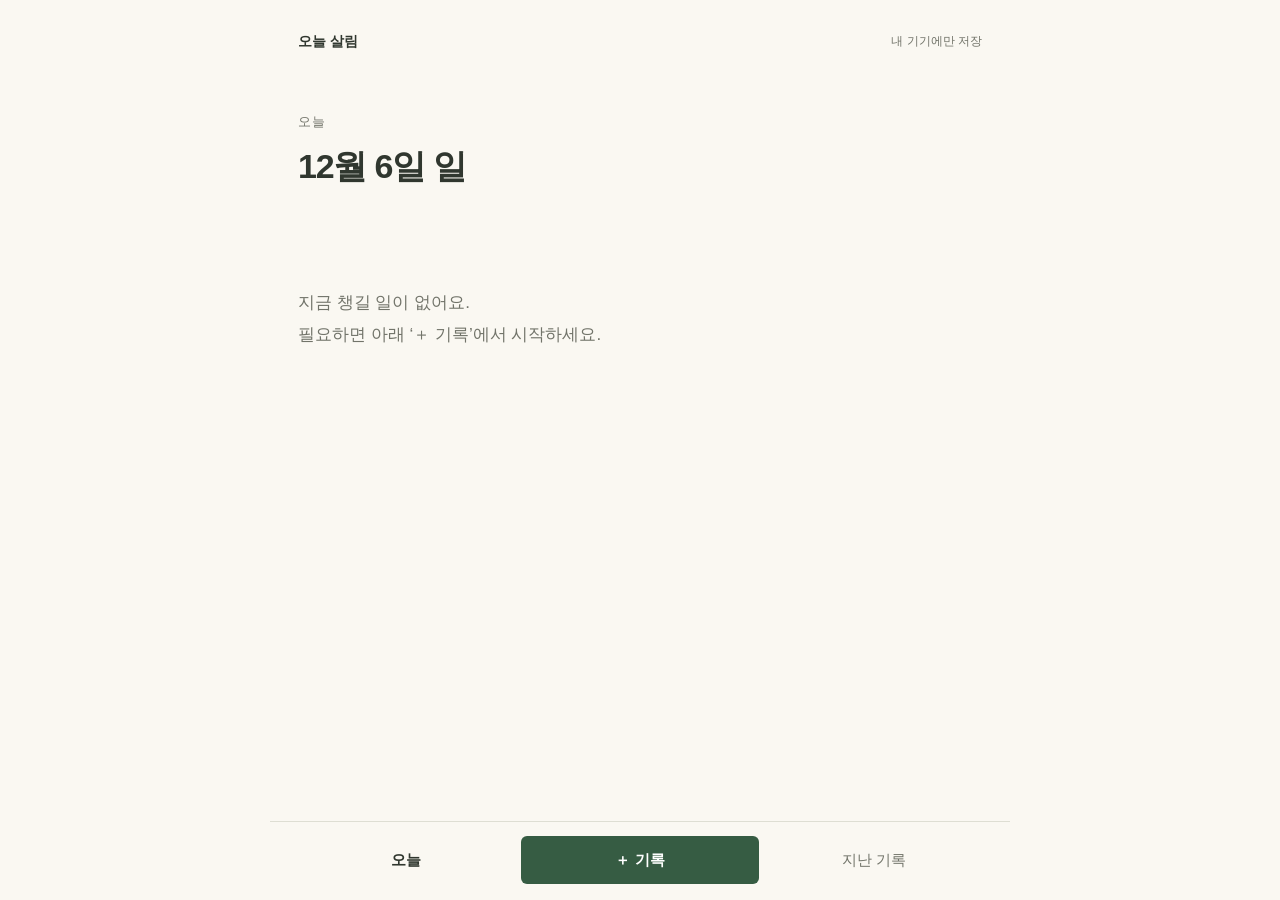
==== index.html @ 4a2bb2f1 "Enlarge registration checkbox touch areas" ====
<!doctype html>
<html lang="ko">
<head>
  <meta charset="utf-8">
  <meta name="viewport" content="width=device-width,initial-scale=1">
  <meta name="theme-color" content="#faf8f2">
  <meta name="description" content="빨래 남은 시간, 내가 체크한 복용 시각, 이번 주 지출을 짧게 확인하는 오늘 살림">
  <title>오늘 살림</title>
  <link rel="stylesheet" href="styles.css?v=20261121-checkbox-touch-1">
  <script src="core.js?v=20261120-quick-care-1" defer></script>
  <script src="care-core.js?v=20261120-quick-care-1" defer></script>
  <script src="app.js?v=20261121-history-empty-1" defer></script>
</head>
<body>
  <a class="skip-link" href="#mainNav">주 메뉴로 바로가기</a>
  <div class="app">
    <header class="brand"><span>오늘 살림</span><span class="local-mark">내 기기에만 저장</span></header>
    <div id="storageError" class="notice" role="alert" hidden></div>
    <main id="main">
      <section id="todayView" aria-labelledby="todayTitle">
        <div class="page-head"><p class="eyebrow">오늘</p><h1 id="todayTitle"></h1><p class="intro" id="todayIntro"></p></div>
        <section aria-label="챙길 일" id="activeRows" class="ruled-list"></section>
        <section id="cosmeticSummary" class="ruled-list" aria-label="화장품 사용기한" hidden></section>
        <section aria-label="이번 주 지출" id="weeklySummary"></section>
        <section id="completedSection" hidden><h2 class="section-label">오늘 남긴 기록</h2><div id="completedRows" class="ruled-list"></div></section>
        <p id="emptyToday" class="quiet-empty" hidden>지금 챙길 일이 없어요.<br>필요하면 아래 ‘＋ 기록’에서 시작하세요.</p>
      </section>
      <section id="addView" aria-labelledby="addTitle" hidden>
        <div class="page-head"><p class="eyebrow">기록 추가</p><h1 id="addTitle" tabindex="-1">무엇을 기록할까요?</h1><p class="intro">필요한 것만 짧게 남겨요.</p></div>
        <section id="quickSection" aria-label="최근·자주 쓰는 항목"><div id="quickEntries" class="quick-entries"></div></section>
        <form id="quickExpenseForm" class="quick-expense"><label for="quickAmount">지출 금액만 기록</label><div class="inline-form"><input id="quickAmount" inputmode="numeric" maxlength="11" placeholder="4,500" aria-label="빠른 지출 금액" required><span>원</span><button type="submit" class="solid">저장</button></div></form>
        <div class="type-picker" role="group" aria-label="기록 종류">
          <button type="button" data-kind="laundry">빨래</button><button type="button" data-kind="medicine">약</button><button type="button" data-kind="expense">지출</button><button type="button" data-kind="cosmetic">화장품</button>
        </div>
        <form id="entryForm" hidden><div id="formFields"></div><div class="form-actions"><button type="button" class="plain" id="cancelEntry">취소</button><button type="submit" class="solid" id="saveEntry">저장</button></div></form>
      </section>
      <section id="historyView" aria-labelledby="historyTitle" hidden>
        <div class="page-head"><p class="eyebrow">지난 기록</p><h1 id="historyTitle" tabindex="-1">남겨 둔 살림</h1><p class="intro">날짜별로 확인하고 바로잡을 수 있어요.</p></div>
        <div class="history-filters" role="group" aria-label="기록 필터"><button data-filter="all" aria-pressed="true">전체</button><button data-filter="expense">지출</button><button data-filter="medicine">약</button><button data-filter="laundry">빨래</button></div>
        <div id="historyWeek"></div><div id="historyRows"></div>
        <details class="settings"><summary>등록한 약과 알림</summary><div id="medicineSettings"></div><button class="text-link" id="newMedicine">약 등록</button><p class="small-note">복용 기록용입니다. 복용 방법은 처방과 제품 설명을 따르세요.<br>웹 알림은 앱이 열려 있을 때만 받을 수 있어요. 알림에는 약 이름을 표시하지 않아요.</p></details>
        <details id="cosmeticSettings" class="settings"><summary>화장품과 사용기한</summary><div id="cosmeticItems"></div><button class="text-link" id="newCosmetic">화장품 등록</button></details>
        <details class="settings"><summary>주간 예산 <span class="optional">선택</span></summary><form id="budgetForm"><label for="budgetAmount">매주 쓸 금액</label><div class="inline-form"><input id="budgetAmount" inputmode="numeric" type="text" maxlength="11" placeholder="설정하지 않아도 돼요"><span>원</span><button class="plain" type="submit">저장</button></div><p class="small-note">월요일부터 일요일까지예요. 비워서 저장하면 예산 표시를 끕니다.</p></form></details>
        <details id="previousSection" class="settings" hidden><summary>이전 앱에 남긴 기록</summary><div id="previousRows"></div><p class="small-note">원래 저장 데이터는 그대로 보관해요. 금액이 있던 옷 구매 기록은 지출에도 이어서 표시합니다.</p></details>
        <div class="backup-tools"><button id="backupButton" class="text-link">내 기록 백업</button><span>브라우저 데이터를 지우면 기록도 사라져요.</span></div>
      </section>
    </main>
    <nav id="mainNav" class="bottom-nav" aria-label="주 메뉴" tabindex="-1"><button data-screen="today" aria-current="page">오늘</button><button data-screen="add" class="add-nav">＋ 기록</button><button data-screen="history">지난 기록</button></nav>
  </div>
  <div id="toast" class="toast" role="status" aria-live="polite" hidden><span id="toastText"></span><button id="toastUndo" hidden>취소</button></div>
  <noscript><p class="notice">이 앱을 사용하려면 JavaScript를 켜 주세요. 기록은 브라우저 안에 저장됩니다.</p></noscript>
</body>
</html>
---- styles.css ----
:root{color-scheme:light;--paper:#faf8f2;--ink:#30372f;--muted:#72746a;--line:#deded3;--green:#365c43;--soft:#eeeee5;font-family:-apple-system,BlinkMacSystemFont,"Apple SD Gothic Neo","Noto Sans KR","Malgun Gothic",sans-serif;font-size:16px}
*{box-sizing:border-box}body{margin:0;min-width:320px;background:var(--paper);color:var(--ink);line-height:1.65;word-break:keep-all;overflow-wrap:anywhere}button,input,select{font:inherit}button{cursor:pointer;color:inherit}button:disabled{cursor:wait;opacity:.55}button:focus-visible,a:focus-visible,input:focus-visible,summary:focus-visible{outline:3px solid #6c9073;outline-offset:4px}button,input{touch-action:manipulation}[hidden]{display:none!important}.app{max-width:740px;margin:auto;padding:0 28px 140px}.brand{display:flex;justify-content:space-between;align-items:center;padding:30px 0 0;font-size:14px;font-weight:650}.local-mark{font-size:12px;font-weight:400;color:var(--muted)}.page-head{padding:58px 0 30px}.eyebrow{margin:0 0 10px;color:var(--muted);font-size:13px;letter-spacing:.05em}h1{font-size:clamp(27px,4.5vw,34px);font-weight:650;letter-spacing:-1.2px;line-height:1.4;margin:0}h2{font-weight:600}.intro{color:var(--muted);margin:12px 0 0;font-size:15px}.section-label{font-size:13px;color:var(--muted);font-weight:500;margin:42px 0 8px}.ruled-list{border-top:1px solid var(--line)}.row{display:flex;align-items:center;gap:20px;padding:23px 0;border-bottom:1px solid var(--line)}.row-copy{min-width:0;flex:1}.row-title{font-size:19px;letter-spacing:-.3px;font-weight:500}.row-meta{display:block;margin-top:4px;color:var(--muted);font-size:14px}.row-actions{display:flex;align-items:center;gap:10px;flex-shrink:0}.plain,.solid,.small-button{border:1px solid var(--line);border-radius:6px;min-height:44px;padding:8px 17px;background:transparent;white-space:nowrap}.solid{border-color:var(--green);background:var(--green);color:#fff;font-weight:600}.small-button{padding:8px 12px;font-size:14px}.plain:hover,.small-button:hover{background:var(--soft)}.solid:hover{background:#294b34}.text-link{border:0;background:transparent;padding:10px 0;color:var(--green);text-decoration:underline;text-underline-offset:4px;font-size:14px}.subtle-button{border:0;background:none;color:var(--muted);padding:10px 0;font-size:13px;white-space:nowrap}.weekly-link{width:100%;display:flex;justify-content:space-between;align-items:center;gap:18px;text-align:left;border:0;border-bottom:1px solid var(--line);padding:26px 0;background:transparent}.weekly-title{display:block;font-size:21px;line-height:1.6;letter-spacing:-.5px}.weekly-title strong{font-weight:650;font-variant-numeric:tabular-nums}.weekly-detail{display:block;color:var(--muted);font-size:14px;margin-top:4px}.detail-cue{font-size:13px;color:var(--muted);flex-shrink:0}.quiet-empty{margin:55px 0;color:var(--muted);font-size:17px;line-height:1.9}.bottom-nav{position:fixed;z-index:5;bottom:0;left:50%;transform:translateX(-50%);width:min(100%,740px);display:grid;grid-template-columns:1fr 1.1fr 1fr;gap:8px;padding:14px 28px max(16px,env(safe-area-inset-bottom));background:var(--paper);border-top:1px solid var(--line)}.bottom-nav button{border:0;min-height:48px;border-radius:6px;background:none;color:var(--muted);font-size:15px}.bottom-nav button[aria-current]{font-weight:700;color:var(--ink)}.bottom-nav .add-nav{color:#fff;background:var(--green);font-weight:600}.type-picker,.history-filters{display:flex;gap:10px;margin:0 0 30px}.type-picker button,.history-filters button{border:0;border-bottom:2px solid transparent;min-height:46px;background:transparent;color:var(--muted);padding:8px 18px}.type-picker button[aria-pressed=true],.history-filters button[aria-pressed=true]{border-bottom-color:var(--ink);color:var(--ink);font-weight:650}.type-picker button{flex:1;font-size:18px}form{margin:0}label,.field-label{display:block;margin:25px 0 8px;font-size:15px;font-weight:500}input,select{width:100%;min-height:50px;padding:11px 13px;border:1px solid #c7cbbf;border-radius:5px;background:transparent;color:var(--ink)}input::placeholder{color:#6b6d63;opacity:1}input[type=checkbox]{width:22px;height:22px;min-height:22px;accent-color:var(--green);flex-shrink:0}.check-label{display:flex;align-items:center;gap:12px;min-height:44px;font-weight:400;margin:26px 0 8px}.optional{font-size:12px;color:var(--muted);font-weight:400;margin-left:5px}.presets{display:flex;flex-wrap:wrap;gap:8px;margin:12px 0}.presets button{border:1px solid var(--line);border-radius:5px;background:none;min-height:44px;padding:7px 15px}.time-entry{display:flex;gap:10px;margin-bottom:10px;align-items:center}.time-entry input{flex:1;min-width:0}.time-entry button{flex-shrink:0}.form-actions{display:flex;justify-content:flex-end;gap:12px;margin-top:35px}.form-actions .solid{min-width:140px}.small-note{font-size:13px;line-height:1.8;color:var(--muted);margin:10px 0}.amount-wrap{display:flex;align-items:baseline;gap:12px;margin:12px 0 24px;border-bottom:1px solid #aeb6a6}.amount-wrap input{border:0;font-size:48px;line-height:1.4;padding:10px 0;min-width:0;font-variant-numeric:tabular-nums;outline-offset:0}.amount-wrap span{font-size:21px}.inline-form{display:flex;align-items:center;gap:10px}.inline-form input{min-width:0;flex:1}.inline-form button{flex-shrink:0}.history-filters{gap:3px;margin-bottom:24px}.history-filters button{padding:8px 13px}.history-date{font-size:14px;font-weight:500;color:var(--muted);margin:32px 0 0}.history-group{border-top:1px solid var(--line);margin-top:9px}.history-group .row{padding:18px 0}.history-group .row-title{font-size:17px}.settings{border-bottom:1px solid var(--line);padding:18px 0}.settings:first-of-type{margin-top:34px}.settings summary{cursor:pointer;font-size:14px;min-height:44px;padding:10px 0}.settings .row-title{font-size:16px}.settings .row{gap:10px;padding:16px 0}.backup-tools{display:flex;align-items:center;justify-content:space-between;gap:16px;margin-top:23px}.backup-tools span{color:var(--muted);font-size:12px}.toast{position:fixed;z-index:10;bottom:110px;left:50%;transform:translateX(-50%);display:flex;align-items:center;gap:18px;max-width:calc(100% - 32px);padding:12px 18px;background:#30372f;color:#fff;border-radius:8px;font-size:14px;box-shadow:0 4px 15px #0001}.toast button{background:transparent;color:#e0efd5;border:0;padding:8px 0;font-weight:650;white-space:nowrap}.notice{border-left:3px solid #a35c36;background:#f1e8dc;padding:14px;font-size:14px;margin-top:22px}.previous-photo{max-width:110px;max-height:110px;object-fit:contain;margin-top:8px}.field-error{font-size:14px;color:#9b4b32;margin:14px 0}.history-total{font-size:21px;margin:8px 0 18px;letter-spacing:-.4px}
@media(max-width:520px){.app{padding:0 22px 130px}.brand{padding-top:22px}.page-head{padding:40px 0 26px}.row{gap:12px;padding:22px 0}.row-title{font-size:18px}.row-meta{font-size:13px}.row-actions{gap:8px}.plain{padding:8px 13px}.bottom-nav{padding-left:18px;padding-right:18px}.weekly-title{font-size:20px}.history-filters button{font-size:14px;padding:8px 12px}.backup-tools{align-items:flex-start;flex-direction:column;gap:0}.amount-wrap input{font-size:43px}.history-group .row-title{font-size:16px}.settings .row{flex-wrap:wrap}.settings .row-actions{margin-left:auto}.settings .row-copy{flex-basis:70%}.toast{width:max-content}.form-actions .solid{min-width:135px}}
@media(prefers-reduced-motion:no-preference){button{transition:background .12s}}
.quick-entries{display:grid;grid-template-columns:repeat(2,minmax(0,1fr));gap:0 20px;margin-bottom:24px}.quick-entry{min-width:0;min-height:78px;text-align:left;padding:14px 0;border:0;border-bottom:1px solid var(--line);background:none;white-space:normal}.quick-entry strong{display:block;font-size:16px;font-weight:600}.quick-entry span{display:block;font-size:12px;color:var(--muted);margin-top:4px}.quick-entry:disabled{cursor:default;opacity:.6}.quick-expense{padding-bottom:30px;margin-bottom:18px;border-bottom:1px solid var(--line)}.quick-expense label{margin-top:0}.drug-guide{font-size:13px;line-height:1.8;margin-top:8px;color:var(--muted);max-width:100%}.drug-guide summary{cursor:pointer;color:var(--green);min-height:44px;padding:10px 0}.drug-guide p{margin:10px 0}.source-links a{color:var(--green)}.expiry-preview{margin-top:22px;padding:14px 0;border-top:1px solid var(--line);border-bottom:1px solid var(--line);font-size:15px}.type-picker{gap:0}.type-picker button{padding-left:8px;padding-right:8px;font-size:16px}select:focus-visible{outline:3px solid #6c9073;outline-offset:4px}#cosmeticSummary .row-title{font-size:17px}#cosmeticItems .row{flex-wrap:wrap}#cosmeticItems .row-copy{flex-basis:60%}#cosmeticItems .row-actions{margin-left:auto}@media(max-width:380px){.quick-entries{grid-template-columns:1fr}.row:has(.drug-guide){flex-wrap:wrap}.row:has(.drug-guide)>.row-copy{flex-basis:70%}.row:has(.drug-guide)>.row-actions{margin-left:auto}.type-picker button{font-size:15px;padding:8px 6px}}

.skip-link{position:fixed;z-index:20;top:12px;left:16px;transform:translateY(calc(-100% - 20px));padding:10px 16px;border:1px solid var(--green);border-radius:6px;background:var(--paper);color:var(--green);font-size:14px}.skip-link:focus{transform:translateY(0)}
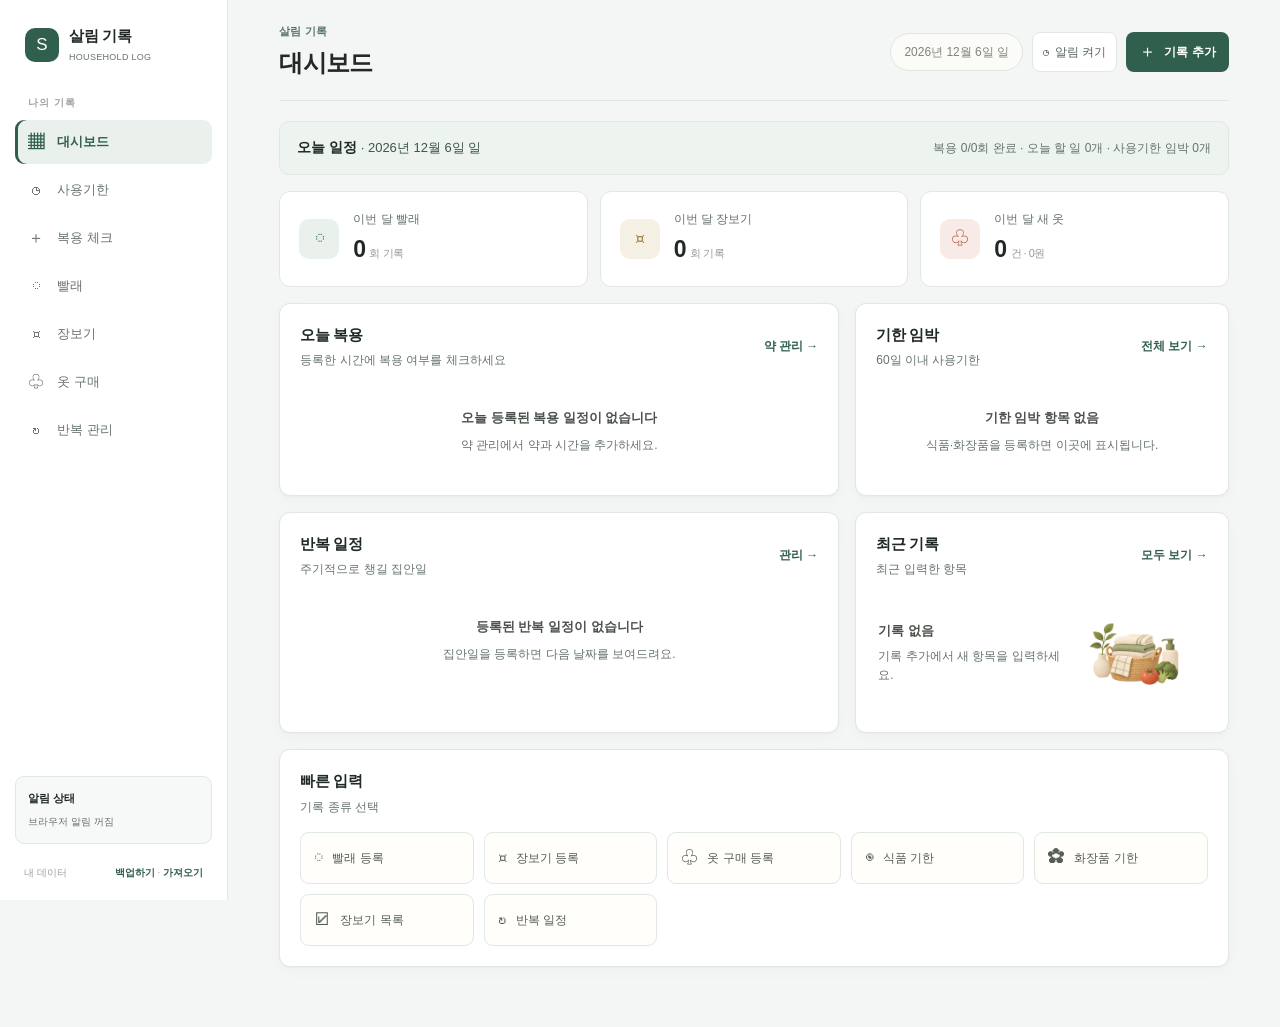
==== commit 706de882: "Clear shopping item input with Esc The shopping quick-add field now clears a half-typed name when Es" ====
--- a/index.html
+++ b/index.html
@@ -2,52 +2,1913 @@
 <html lang="ko">
 <head>
   <meta charset="utf-8">
-  <meta name="viewport" content="width=device-width,initial-scale=1">
-  <meta name="theme-color" content="#faf8f2">
-  <meta name="description" content="빨래 남은 시간, 내가 체크한 복용 시각, 이번 주 지출을 짧게 확인하는 오늘 살림">
-  <title>오늘 살림</title>
-  <link rel="stylesheet" href="styles.css?v=20261121-checkbox-touch-1">
-  <script src="core.js?v=20261120-quick-care-1" defer></script>
-  <script src="care-core.js?v=20261120-quick-care-1" defer></script>
-  <script src="app.js?v=20261121-history-empty-1" defer></script>
+  <meta name="viewport" content="width=device-width, initial-scale=1">
+  <meta name="theme-color" content="#f5f3ed">
+  <meta name="description" content="빨래, 장보기, 반복 집안일, 복용 일정과 식품·화장품 사용기한을 관리하는 생활 기록 앱">
+  <title>살림 기록</title>
+  <style>
+    :root {
+      color-scheme: light;
+      --bg: #f3f5f4;
+      --paper: #ffffff;
+      --paper-2: #f7f8f7;
+      --ink: #222a27;
+      --muted: #69766f;
+      --line: #dce3df;
+      --green: #2f6652;
+      --green-2: #56796a;
+      --green-pale: #e8f0ec;
+      --coral: #b9614b;
+      --coral-pale: #f8eae6;
+      --gold: #99722e;
+      --gold-pale: #f4f0e4;
+      --shadow: 0 1px 3px rgba(30, 47, 38, .05), 0 4px 14px rgba(30, 47, 38, .025);
+      --radius: 12px;
+      font-family: -apple-system, BlinkMacSystemFont, "Apple SD Gothic Neo", "Noto Sans KR", "Malgun Gothic", sans-serif;
+    }
+    * { box-sizing: border-box; }
+    body { margin: 0; min-width: 320px; background: var(--bg); color: var(--ink); }
+    button, input, select, textarea { font: inherit; }
+    button { cursor: pointer; }
+    .app-shell { min-height: 100vh; }
+    .sidebar {
+      position: fixed; inset: 0 auto 0 0; z-index: 5; display: flex; flex-direction: column;
+      width: 220px; padding: 24px 14px 16px; background: var(--paper); border-right: 1px solid var(--line);
+    }
+    .brand { display: flex; align-items: center; gap: 10px; padding: 0 10px; margin: 0 0 34px; }
+    .brand-mark { display: grid; place-items: center; width: 34px; height: 34px; border-radius: 9px; background: var(--green); color: #fff; font-size: 17px; }
+    .brand-name { font-size: 15px; font-weight: 750; letter-spacing: -.4px; }
+    .brand-sub { margin-top: 3px; font-size: 9px; color: var(--muted); letter-spacing: .3px; }
+    .nav-label { padding: 0 13px; margin: 0 0 10px; color: #a1a59e; font-size: 10px; font-weight: 700; letter-spacing: 1.1px; }
+    .nav-list { display: grid; gap: 5px; }
+    .nav-item { width: 100%; display: flex; align-items: center; gap: 12px; padding: 10px 12px; border: 0; border-radius: 8px; background: transparent; color: #68746d; text-align: left; font-size: 12px; transition: background .15s, color .15s; }
+    .nav-item:hover { background: #f5f5ef; color: var(--ink); }
+    .nav-item.active { background: var(--green-pale); color: var(--green); font-weight: 700; box-shadow: inset 2px 0 var(--green); }
+    .nav-icon { width: 18px; font-size: 16px; text-align: center; }
+    .nav-count { margin-left: auto; color: #9da39a; font-size: 11px; }
+    .side-spacer { flex: 1; }
+    .side-note { padding: 13px 12px; border-radius: 9px; background: var(--paper-2); border: 1px solid var(--line); }
+    .side-note-title { margin-bottom: 7px; font-size: 11px; font-weight: 700; }
+    .side-note p { margin: 0; color: var(--muted); font-size: 10px; line-height: 1.65; }
+    .side-tools { display: flex; justify-content: space-between; align-items: center; padding: 18px 9px 0; color: #9a9e97; font-size: 10px; }
+    .text-button { border: 0; padding: 3px 0; background: transparent; color: var(--green); font-size: 10px; font-weight: 700; }
+    .main { max-width: 1480px; min-height: 100vh; margin-left: 220px; padding: 0 42px 56px; }
+    .topbar { display: flex; justify-content: space-between; align-items: center; padding: 25px 0 22px; }
+    .eyebrow { color: var(--green-2); font-size: 10px; font-weight: 700; letter-spacing: .3px; }
+    h1 { margin: 5px 0 0; font-size: 21px; letter-spacing: -.55px; font-weight: 750; }
+    .top-actions { display: flex; align-items: center; gap: 9px; }
+    .date-chip { padding: 9px 13px; border: 1px solid var(--line); border-radius: 99px; color: #7e857c; background: rgba(255,254,250,.65); font-size: 11px; }
+    .primary-button { display: inline-flex; align-items: center; justify-content: center; gap: 8px; min-height: 38px; padding: 0 13px; border: 0; border-radius: 8px; background: var(--green); color: #fff; font-size: 11px; font-weight: 700; box-shadow: none; transition: background .15s; }
+    .primary-button:hover { transform: translateY(-1px); background: #344a3b; }
+    .plus { font-size: 17px; line-height: 1; font-weight: 400; }
+    .dashboard { display: block; }
+    .stat-grid { display: grid; grid-template-columns: repeat(3, 1fr); gap: 14px; margin: 19px 0; }
+    .stat-card { display: flex; align-items: center; min-height: 82px; padding: 14px 16px; border: 1px solid var(--line); border-radius: 10px; background: var(--paper); box-shadow: var(--shadow); }
+    .stat-icon { display: grid; place-items: center; flex: 0 0 36px; width: 36px; height: 36px; margin-right: 12px; border-radius: 9px; background: var(--green-pale); color: var(--green); font-size: 16px; }
+    .stat-card:nth-child(2) .stat-icon { background: var(--gold-pale); color: var(--gold); }
+    .stat-card:nth-child(3) .stat-icon { background: var(--coral-pale); color: var(--coral); }
+    .stat-label { color: var(--muted); font-size: 10px; }
+    .stat-value { margin-top: 5px; font-size: 19px; font-weight: 750; letter-spacing: -.5px; }
+    .stat-value small { margin-left: 4px; color: #969c93; font-size: 10px; font-weight: 500; }
+    .content-grid { display: grid; grid-template-columns: minmax(0, 1.5fr) minmax(265px, .9fr); gap: 17px; }
+    .panel { min-width: 0; padding: 18px 18px; border: 1px solid var(--line); border-radius: 11px; background: var(--paper); box-shadow: var(--shadow); }
+    .panel-heading { display: flex; justify-content: space-between; align-items: flex-start; margin-bottom: 17px; }
+    .panel-title { margin: 0; font-size: 14px; font-weight: 750; letter-spacing: -.35px; }
+    .panel-caption { margin: 5px 0 0; color: var(--muted); font-size: 10px; }
+    .link-button { border: 0; background: transparent; color: var(--green); font-size: 10px; font-weight: 700; }
+    .alert-list { display: grid; gap: 9px; }
+    .alert-row { display: flex; align-items: center; min-height: 61px; padding: 10px 12px; border-radius: 12px; background: #faf9f4; }
+    .alert-row.urgent { background: #fbf0eb; }
+    .alert-symbol { display: grid; place-items: center; flex: 0 0 36px; width: 36px; height: 36px; margin-right: 11px; border-radius: 12px; background: #eff1eb; font-size: 15px; }
+    .alert-row.urgent .alert-symbol { background: #f5ded5; }
+    .alert-meta { min-width: 0; flex: 1; }
+    .alert-name { overflow: hidden; color: #3b413b; font-size: 11px; font-weight: 700; text-overflow: ellipsis; white-space: nowrap; }
+    .alert-date { margin-top: 4px; color: var(--muted); font-size: 9px; }
+    .deadline { flex: 0 0 auto; margin-left: 9px; padding: 6px 8px; border-radius: 8px; background: var(--green-pale); color: var(--green); font-size: 9px; font-weight: 750; white-space: nowrap; }
+    .deadline.urgent { background: #f4ddd4; color: #a25740; }
+    .deadline.past { background: #eeeae5; color: #7b7069; }
+    .empty-state { display: grid; justify-items: center; gap: 8px; padding: 23px 12px 20px; color: var(--muted); text-align: center; }
+    .empty-state strong { color: #4b514b; font-size: 11px; }
+    .empty-state span { font-size: 10px; line-height: 1.6; }
+    .activity-empty { grid-template-columns: minmax(0,1fr) 128px; align-items: center; justify-items: stretch; gap: 14px; min-height: 118px; padding: 6px 6px 6px 2px; text-align: left; }
+    .activity-empty-copy { display: grid; gap: 7px; }
+    .activity-empty img { display: block; width: 128px; max-width: 100%; height: auto; object-fit: contain; }
+    .activity-list { display: grid; }
+    .activity-row { display: flex; align-items: center; min-height: 58px; border-top: 1px solid #f0efe8; }
+    .activity-row:first-child { border-top: 0; }
+    /* 대시보드 목록 항목은 누르면 수정 창이 열림 */
+    .alert-row[data-edit], .activity-row[data-edit] { cursor: pointer; }
+    .alert-row[data-edit]:hover { filter: brightness(.97); }
+    [data-edit]:focus-visible { outline: 3px solid var(--green); outline-offset: 2px; border-radius: 9px; }
+    .activity-icon { display: grid; place-items: center; flex: 0 0 34px; width: 34px; height: 34px; margin-right: 11px; border-radius: 11px; background: #f1f2ec; font-size: 14px; }
+    .activity-main { min-width: 0; flex: 1; }
+    .activity-name { overflow: hidden; font-size: 11px; font-weight: 700; text-overflow: ellipsis; white-space: nowrap; }
+    .activity-sub { margin-top: 4px; color: var(--muted); font-size: 9px; }
+    .activity-kind { margin-left: 8px; color: #92988f; font-size: 9px; white-space: nowrap; }
+    .quick-panel { margin-top: 17px; padding: 18px 21px; }
+    .quick-actions { display: grid; grid-template-columns: repeat(5, 1fr); gap: 9px; }
+    .quick-action { display: flex; align-items: center; gap: 9px; min-height: 48px; padding: 8px 11px; border: 1px solid var(--line); border-radius: 12px; background: #fffefa; color: #565d55; text-align: left; font-size: 10px; transition: border .15s, background .15s; }
+    .quick-action:hover { border-color: #bcc9bc; background: #f8faf6; }
+    .quick-action span:first-child { font-size: 16px; }
+    .list-section { display: none; }
+    .list-section.visible { display: block; }
+    .list-toolbar { display: flex; justify-content: space-between; align-items: center; gap: 12px; margin: 18px 0 13px; }
+    .search-wrap { position: relative; flex: 1; max-width: 350px; }
+    .search-wrap span { position: absolute; top: 50%; left: 12px; color: #a2a69f; transform: translateY(-50%); }
+    .search-input { width: 100%; height: 39px; padding: 0 12px 0 34px; border: 1px solid var(--line); border-radius: 10px; outline: none; background: var(--paper); color: var(--ink); font-size: 11px; }
+    .search-input:focus { border-color: #9cab9c; box-shadow: 0 0 0 3px rgba(65,91,73,.08); }
+    .sort-select { height: 39px; padding: 0 11px; border: 1px solid var(--line); border-radius: 10px; background: var(--paper); color: #777e76; font-size: 10px; }
+    .record-list { display: grid; gap: 9px; }
+    .expiry-group-title { margin: 4px 2px 0; color: var(--muted); font-size: 11px; font-weight: 750; }
+    .expiry-group-title:not(:first-child) { margin-top: 10px; }
+    .record-card { display: flex; align-items: center; gap: 11px; padding: 12px 13px; border: 1px solid var(--line); border-radius: 9px; background: var(--paper); box-shadow: var(--shadow); }
+    .record-icon { display: grid; place-items: center; flex: 0 0 41px; height: 41px; border-radius: 13px; background: var(--green-pale); font-size: 18px; }
+    .record-copy { min-width: 0; flex: 1; }
+    .record-title { overflow: hidden; font-size: 12px; font-weight: 700; text-overflow: ellipsis; white-space: nowrap; }
+    .record-detail { display: flex; flex-wrap: wrap; gap: 7px; margin-top: 5px; color: var(--muted); font-size: 9px; }
+    /* 긴 메모는 두 줄까지만 보여주고, 전체 내용은 마우스를 올리면 볼 수 있게 함 */
+    .record-note { max-width: 100%; min-width: 0; display: -webkit-box; -webkit-line-clamp: 2; -webkit-box-orient: vertical; overflow: hidden; overflow-wrap: anywhere; }
+    .record-note.expanded { display: block; -webkit-line-clamp: unset; overflow: visible; }
+    .note-toggle { min-height: 24px; padding: 0 4px; border: 0; background: none; color: var(--green); font-size: 9px; font-weight: 700; text-decoration: underline; text-underline-offset: 2px; }
+    .note-toggle:focus-visible { outline: 2px solid var(--green); outline-offset: 2px; border-radius: 4px; }
+    .record-right { flex: 0 0 auto; display: flex; align-items: center; gap: 12px; }
+    .record-deadline { color: var(--green); font-size: 10px; font-weight: 750; text-align: right; }
+    .record-deadline small { display: block; margin-bottom: 3px; color: #9ba097; font-size: 8px; font-weight: 500; }
+    .delete-button, .edit-button { display: grid; place-items: center; width: 28px; height: 28px; border: 0; border-radius: 7px; background: transparent; color: #77827b; font-size: 13px; }
+    .delete-button:hover { background: #f7e9e4; color: #a25740; }
+    .edit-button:hover { background: var(--green-pale); color: var(--green); }
+    .storage-note { margin-top: 23px; color: #9a9e96; font-size: 9px; text-align: center; }
+    .storage-note button { color: var(--green); font-size: inherit; }
+    .modal-backdrop { position: fixed; inset: 0; z-index: 20; display: none; align-items: center; justify-content: center; padding: 20px; background: rgba(30,37,31,.38); backdrop-filter: blur(3px); }
+    .modal-backdrop.open { display: flex; }
+    .modal { width: min(100%, 520px); max-height: min(88vh, 760px); overflow: auto; border-radius: 20px; background: var(--paper); box-shadow: 0 24px 70px rgba(20,30,22,.23); }
+    .modal-head { display: flex; justify-content: space-between; align-items: flex-start; padding: 23px 25px 16px; border-bottom: 1px solid var(--line); }
+    .modal-head h2 { margin: 0; font-size: 17px; letter-spacing: -.5px; }
+    .modal-head p { margin: 6px 0 0; color: var(--muted); font-size: 10px; }
+    .close-button { display: grid; place-items: center; width: 31px; height: 31px; border: 0; border-radius: 9px; background: #f3f2ec; color: #747b73; font-size: 18px; }
+    .type-tabs { display: grid; grid-template-columns: repeat(5,1fr); gap: 6px; padding: 15px 23px 0; }
+    .type-tab { min-height: 49px; padding: 6px 3px; border: 1px solid var(--line); border-radius: 10px; background: #fff; color: #8a9088; font-size: 9px; }
+    .type-tab span { display: block; margin-bottom: 3px; font-size: 15px; }
+    .type-tab.active { border-color: #b7c4b7; background: #eff3ed; color: var(--green); font-weight: 750; }
+    .form-body { padding: 19px 25px 8px; }
+    .form-grid { display: grid; grid-template-columns: 1fr 1fr; gap: 13px 12px; }
+    .field { min-width: 0; }
+    .field.full { grid-column: 1 / -1; }
+    .field label { display: block; margin: 0 0 6px; color: #5e655d; font-size: 10px; font-weight: 700; }
+    .field .hint { margin-left: 4px; color: #a0a59d; font-size: 9px; font-weight: 400; }
+    .field input, .field select, .field textarea { width: 100%; min-height: 39px; padding: 9px 10px; border: 1px solid var(--line); border-radius: 9px; outline: none; background: #fff; color: #333a34; font-size: 11px; }
+    .field textarea { min-height: 67px; resize: vertical; }
+    .field input:focus, .field select:focus, .field textarea:focus { border-color: #9cab9c; box-shadow: 0 0 0 3px rgba(65,91,73,.08); }
+    .calc-preview { display: flex; align-items: center; gap: 10px; margin-top: 14px; padding: 11px 12px; border-radius: 11px; background: #f0f3ed; color: var(--green); font-size: 10px; line-height: 1.55; }
+    .calc-preview b { font-size: 12px; }
+    .form-footer { display: flex; justify-content: flex-end; gap: 8px; padding: 13px 25px 22px; }
+    .secondary-button { min-height: 39px; padding: 0 14px; border: 1px solid var(--line); border-radius: 10px; background: transparent; color: #70776e; font-size: 11px; }
+    .toast { position: fixed; z-index: 30; bottom: 25px; left: 50%; padding: 11px 16px; border-radius: 11px; background: #29362c; color: #fff; font-size: 11px; box-shadow: 0 8px 24px rgba(0,0,0,.2); opacity: 0; pointer-events: none; transform: translate(-50%, 10px); transition: all .2s; }
+    .toast.show { opacity: 1; transform: translate(-50%, 0); }
+    #importFile { display: none; }
+    .notification-button { display: inline-flex; align-items: center; gap: 6px; min-height: 36px; padding: 0 10px; border: 1px solid var(--line); border-radius: 8px; background: var(--paper); color: #59665f; font-size: 10px; }
+    .notification-button.enabled { border-color: #c5d8cd; background: #edf4f0; color: var(--green); }
+    .dashboard-summary { display: flex; align-items: center; justify-content: space-between; gap: 12px; margin: 0 0 14px; padding: 12px 15px; border: 1px solid var(--line); border-radius: 9px; background: var(--paper); color: #59665f; font-size: 11px; }
+    .dashboard-summary strong { color: var(--ink); }
+    .dashboard-summary small { color: var(--muted); font-size: 10px; }
+    .med-panel { margin-bottom: 14px; }
+    .med-dose-list { display: grid; gap: 7px; }
+    .med-dose-row { display: flex; align-items: center; gap: 10px; min-height: 49px; padding: 8px 10px; border: 1px solid #e7ebe8; border-radius: 8px; background: #fbfcfb; }
+    .med-dose-time { flex: 0 0 45px; color: #4c5d54; font-size: 11px; font-weight: 700; }
+    .med-dose-copy { min-width: 0; flex: 1; }
+    .med-dose-name { overflow: hidden; color: #2c3731; font-size: 11px; font-weight: 700; text-overflow: ellipsis; white-space: nowrap; }
+    .med-dose-meta { margin-top: 3px; color: var(--muted); font-size: 9px; }
+    .dose-status { padding: 4px 7px; border-radius: 6px; background: #f4eee1; color: #876b31; font-size: 9px; font-weight: 700; white-space: nowrap; }
+    .dose-status.done { background: #e6f0eb; color: var(--green); }
+    .dose-status.late { background: #f8eae6; color: #a34f3c; }
+    .dose-button { min-width: 72px; min-height: 30px; padding: 0 9px; border: 1px solid #cbd8d0; border-radius: 7px; background: #fff; color: var(--green); font-size: 9px; font-weight: 700; }
+    .dose-button.done { border-color: #d8e4dd; background: #eaf2ed; }
+    .med-list { display: grid; gap: 8px; }
+    .med-card { display: flex; align-items: center; gap: 12px; padding: 12px 13px; border: 1px solid var(--line); border-radius: 9px; background: var(--paper); }
+    .med-card-main { min-width: 0; flex: 1; }
+    .med-card-name { font-size: 12px; font-weight: 700; }
+    .med-card-info { margin-top: 4px; color: var(--muted); font-size: 9px; line-height: 1.6; }
+    .med-today { color: var(--green); font-weight: 700; }
+    .med-today.done { color: var(--muted); }
+    .med-card-actions { display: flex; gap: 3px; }
+    .med-time-row { display: flex; align-items: center; gap: 7px; margin-bottom: 7px; }
+    .med-time-row input { flex: 1; }
+    .remove-time { width: 30px; height: 30px; border: 1px solid var(--line); border-radius: 7px; background: #fff; color: #68746d; }
+    .day-picker { display: flex; flex-wrap: wrap; gap: 5px; }
+    .day-option { position: relative; }
+    .day-option input { position: absolute; opacity: 0; }
+    .day-option span { display: grid; place-items: center; width: 34px; height: 31px; border: 1px solid var(--line); border-radius: 7px; color: #758079; font-size: 9px; cursor: pointer; }
+    .day-option input:checked + span { border-color: #b7cbbf; background: #eaf2ed; color: var(--green); font-weight: 700; }
+    /* 요일 체크박스는 투명하게 숨겨져 있어서, 키보드 포커스는 눈에 보이는 요일 칩에 링으로 표시 */
+    .day-option input:focus-visible + span { outline: 3px solid var(--green); outline-offset: 2px; }
+    .photo-preview { display: flex; align-items: center; gap: 9px; margin-top: 8px; color: var(--muted); font-size: 9px; }
+    .photo-preview img { width: 58px; height: 58px; border: 1px solid var(--line); border-radius: 7px; object-fit: cover; }
+    .record-photo { display: grid; place-items: center; flex: 0 0 42px; width: 42px; height: 42px; overflow: hidden; border: 0; border-radius: 8px; background: #f0f3f1; color: var(--green); font-size: 17px; }
+    .record-photo img { width: 100%; height: 100%; object-fit: cover; }
+    .photo-viewer { position: fixed; inset: 0; z-index: 40; display: none; align-items: center; justify-content: center; padding: 24px; background: rgba(15,22,18,.85); }
+    .photo-viewer.open { display: flex; }
+    .photo-viewer img { max-width: min(92vw, 900px); max-height: 86vh; border-radius: 8px; object-fit: contain; }
+    .photo-viewer button { position: absolute; top: 20px; right: 22px; width: 38px; height: 38px; border: 1px solid rgba(255,255,255,.35); border-radius: 8px; background: rgba(255,255,255,.1); color: #fff; font-size: 22px; }
+    .med-disclaimer { margin: 9px 0 0; color: var(--muted); font-size: 9px; line-height: 1.6; }
+    .med-section { display: none; }
+    .med-section.visible { display: block; }
+    .med-layout { display: grid; grid-template-columns: minmax(0,1fr) minmax(0,1fr); gap: 13px; }
+    @media (max-width: 1080px) {
+      .main { padding-right: 28px; padding-left: 28px; }
+      .content-grid { grid-template-columns: minmax(0, 1.3fr) minmax(235px, .9fr); }
+      .quick-actions { grid-template-columns: repeat(3, 1fr); }
+      .med-layout { grid-template-columns: 1fr; }
+    }
+    @media (max-width: 820px) {
+      .sidebar { inset: auto 0 0; width: 100%; height: 67px; padding: 6px 10px max(6px, env(safe-area-inset-bottom)); border-top: 1px solid var(--line); border-right: 0; }
+      .brand, .nav-label, .side-spacer, .side-note, .side-tools { display: none; }
+      .nav-list { display: flex; justify-content: space-around; gap: 1px; width: 100%; }
+      .nav-item { flex: 1; display: flex; flex-direction: column; justify-content: center; gap: 3px; min-width: 0; padding: 5px 2px; border-radius: 7px; text-align: center; font-size: 7px; }
+      .nav-item.active { box-shadow: inset 0 2px var(--green); }
+      .nav-icon { width: auto; font-size: 16px; }
+      .nav-count { display: none; }
+      .main { margin-left: 0; padding: 0 22px 88px; }
+      .topbar { padding-top: 21px; }
+    }
+    @media (max-width: 640px) {
+      .main { padding-right: 15px; padding-left: 15px; }
+      .topbar { align-items: flex-start; padding-bottom: 18px; }
+      h1 { font-size: 20px; }
+      .date-chip { display: none; }
+      .primary-button { min-height: 38px; padding: 0 12px; font-size: 10px; }
+      .notification-button { width: 37px; min-width: 37px; justify-content: center; padding: 0; overflow: hidden; white-space: nowrap; font-size: 0; }
+      .notification-button span { font-size: 14px; }
+      .stat-grid { gap: 8px; margin: 12px 0; }
+      .stat-card { display: flex; min-height: 82px; padding: 11px 8px; border-radius: 10px; }
+      .stat-icon { flex-basis: 29px; width: 29px; height: 29px; margin: 0 7px 0 0; border-radius: 8px; font-size: 14px; }
+      .stat-label { font-size: 8px; }
+      .stat-value { font-size: 16px; }
+      .stat-value small { font-size: 8px; }
+      .content-grid { grid-template-columns: 1fr; gap: 11px; }
+      .panel { padding: 15px 13px; border-radius: 10px; }
+      .panel-title { font-size: 13px; }
+      .activity-empty { grid-template-columns: minmax(0,1fr) 104px; min-height: 104px; gap: 6px; padding-right: 2px; }
+      .activity-empty img { width: 104px; }
+      .quick-panel { margin-top: 11px; padding: 15px; }
+      .quick-actions { grid-template-columns: repeat(2, 1fr); }
+      .quick-action { min-height: 43px; padding: 7px 9px; font-size: 9px; }
+      .list-toolbar { align-items: stretch; }
+      .sort-select { max-width: 100px; }
+      .record-card { gap: 9px; padding: 11px; }
+      .record-right { gap: 5px; }
+      .record-deadline { font-size: 9px; }
+      .record-icon { flex-basis: 35px; height: 35px; font-size: 15px; }
+      .modal-backdrop { padding: 10px; align-items: flex-end; }
+      .modal { max-height: 92vh; border-radius: 19px 19px 12px 12px; }
+      .modal-head { padding: 18px 18px 13px; }
+      .type-tabs { padding: 12px 14px 0; gap: 4px; }
+      .type-tab { font-size: 8px; }
+      .form-body { padding: 17px 18px 5px; }
+      .form-footer { padding: 11px 18px 18px; }
+    }
+    @media (max-width: 380px) {
+      .stat-card { padding: 10px 8px; }
+      .stat-label { letter-spacing: -.2px; }
+      .type-tab { font-size: 7px; }
+    }
+    /* Final layout pass: give the dashboard a clear reading order and roomier controls. */
+    :root {
+      --bg: #f4f6f5;
+      --paper-2: #f7f9f8;
+      --ink: #202925;
+      --muted: #66736c;
+      --line: #e1e7e3;
+      --green: #315f4e;
+      --green-2: #58766a;
+      --green-pale: #eaf1ed;
+      --shadow: 0 1px 2px rgba(27, 43, 34, .035), 0 5px 16px rgba(27, 43, 34, .025);
+    }
+    body { line-height: 1.5; }
+    /* 키보드 포커스 링: 흰색·크림 배경에서도 3:1 이상 보이도록 색을 진하게 */
+    button:focus-visible, input:focus-visible, select:focus-visible, textarea:focus-visible { outline: 3px solid var(--green); outline-offset: 2px; }
+    @media (prefers-reduced-motion: reduce) { *, *::before, *::after { transition-duration: 0.01ms !important; animation-duration: 0.01ms !important; scroll-behavior: auto !important; } }
+    .sidebar { width: 228px; padding: 25px 15px 17px; }
+    .brand { margin-bottom: 31px; }
+    .brand-mark { border-radius: 10px; }
+    .nav-list { gap: 4px; }
+    .nav-item { min-height: 42px; padding: 10px 12px; border-radius: 9px; font-size: 13px; }
+    .nav-item.active { box-shadow: inset 3px 0 var(--green); }
+    .main { max-width: 1420px; margin-left: 228px; padding: 0 clamp(26px, 4vw, 58px) 60px; }
+    .topbar { min-height: 96px; padding: 23px 0 19px; margin-bottom: 20px; border-bottom: 1px solid var(--line); }
+    .eyebrow { font-size: 11px; letter-spacing: .15px; }
+    h1 { font-size: 24px; letter-spacing: -.65px; }
+    .date-chip { font-size: 12px; }
+    .primary-button, .notification-button { min-height: 40px; font-size: 12px; }
+    .dashboard {
+      display: grid;
+      grid-template-columns: minmax(0, 1.35fr) minmax(290px, .9fr);
+      grid-template-areas: "summary summary" "stats stats" "med alerts" "routine recent" "quick quick";
+      gap: 16px;
+    }
+    .dashboard-summary { grid-area: summary; min-height: 54px; margin: 0; padding: 13px 17px; border-radius: 10px; background: #edf3ef; color: #40564b; font-size: 13px; }
+    .dashboard-summary strong { font-size: 14px; }
+    .dashboard-summary small { font-size: 12px; }
+    .stat-grid { grid-area: stats; gap: 12px; margin: 0; }
+    .stat-card { min-height: 96px; padding: 17px 19px; border-radius: 11px; box-shadow: none; }
+    .stat-icon { flex-basis: 40px; width: 40px; height: 40px; margin-right: 14px; border-radius: 10px; font-size: 18px; }
+    .stat-label { font-size: 12px; }
+    .stat-value { margin-top: 4px; font-size: 23px; }
+    .stat-value small { font-size: 11px; }
+    .dashboard .content-grid { display: contents; }
+    .dashboard .med-panel { grid-area: med; min-height: 100%; margin: 0; }
+    .dashboard .routine-preview-panel { grid-area: routine; margin: 0; }
+    .dashboard .content-grid > .panel:first-child { grid-area: alerts; }
+    .dashboard .content-grid > .panel:nth-child(2) { grid-area: recent; }
+    .panel { padding: 20px; border-radius: 11px; box-shadow: var(--shadow); }
+    .panel-heading { align-items: center; margin-bottom: 16px; }
+    .panel-title { font-size: 15px; }
+    .panel-caption { font-size: 12px; }
+    .link-button { padding: 7px 0 7px 8px; font-size: 12px; }
+    .alert-list { gap: 8px; }
+    .alert-row { min-height: 64px; padding: 10px 11px; border-radius: 9px; background: #f7f9f7; }
+    .alert-row.urgent { background: #fbf2ef; }
+    .alert-symbol, .activity-icon { border-radius: 9px; }
+    .alert-name, .activity-name { font-size: 12px; }
+    .alert-date, .activity-sub, .activity-kind { font-size: 11px; }
+    .deadline { font-size: 10px; }
+    .activity-row { min-height: 62px; border-color: #edf0ee; }
+    .empty-state strong { font-size: 13px; }
+    .empty-state span { font-size: 12px; }
+    .med-dose-list { gap: 8px; }
+    .med-dose-row { min-height: 57px; padding: 9px 10px; border-radius: 9px; background: #fafcfb; }
+    .med-dose-time { flex-basis: 48px; font-size: 12px; }
+    .med-dose-name { font-size: 12px; }
+    .med-dose-meta { font-size: 11px; }
+    .dose-status { padding: 5px 8px; font-size: 10px; }
+    .dose-button { min-height: 34px; font-size: 11px; }
+    .quick-panel { grid-area: quick; margin: 0; padding: 20px; }
+    .quick-actions { gap: 10px; }
+    .quick-action { min-height: 52px; padding: 10px 13px; border-radius: 9px; font-size: 12px; }
+    .quick-action span:first-child { font-size: 17px; }
+    .list-section, .med-section { padding-top: 3px; }
+    .list-toolbar { margin: 15px 0; }
+    .search-input, .sort-select { height: 42px; font-size: 12px; }
+    .record-card { min-height: 68px; padding: 13px 15px; border-radius: 10px; }
+    .record-title { font-size: 13px; }
+    .record-detail { font-size: 11px; }
+    .record-deadline { font-size: 11px; }
+    .record-deadline small { font-size: 10px; }
+    .storage-note { font-size: 11px; }
+    .field label { font-size: 12px; }
+    .field input, .field select, .field textarea { font-size: 13px; }
+    .char-count { display: block; margin-top: 5px; color: #8b948d; font-size: 11px; text-align: right; font-variant-numeric: tabular-nums; }
+    .type-tab { font-size: 10px; }
+    .med-card-name { font-size: 13px; }
+    .med-card-info, .med-disclaimer { font-size: 11px; }
+    .routine-preview-list, .routine-list, .shopping-items { display: grid; gap: 8px; }
+    .routine-section { display: none; }
+    .routine-section.visible { display: block; }
+    .routine-preview-row, .routine-row, .shopping-item { display: flex; align-items: center; gap: 10px; min-width: 0; padding: 10px 11px; border: 1px solid var(--line); border-radius: 9px; background: #fbfcfb; }
+    .routine-preview-copy, .routine-copy { min-width: 0; flex: 1; }
+    .routine-preview-name, .routine-name { overflow: hidden; font-size: 12px; font-weight: 700; text-overflow: ellipsis; white-space: nowrap; }
+    .routine-preview-date, .routine-meta { margin-top: 3px; color: var(--muted); font-size: 11px; }
+    .routine-due { flex: 0 0 auto; padding: 5px 8px; border-radius: 7px; background: var(--green-pale); color: var(--green); font-size: 10px; font-weight: 700; white-space: nowrap; }
+    .routine-due.urgent { background: var(--gold-pale); color: var(--gold); }
+    .routine-due.overdue { background: var(--coral-pale); color: var(--coral); }
+    .routine-row { min-height: 72px; padding: 12px; }
+    .routine-row .routine-name { font-size: 13px; }
+    .routine-actions { display: flex; flex: 0 0 auto; gap: 6px; }
+    .routine-done { min-height: 34px; padding: 0 10px; border: 1px solid #ccd9d1; border-radius: 8px; background: #fff; color: var(--green); font-size: 11px; font-weight: 700; }
+    .routine-delete { width: 34px; height: 34px; border: 0; border-radius: 8px; background: transparent; color: #737d76; font-size: 17px; }
+    .routine-form-panel { margin-bottom: 14px; }
+    .routine-form-heading { display: flex; justify-content: space-between; align-items: flex-start; gap: 10px; margin-bottom: 14px; }
+    .routine-form { display: grid; grid-template-columns: minmax(0, 1.2fr) minmax(150px, .8fr) minmax(145px, .8fr) auto; align-items: end; gap: 11px; }
+    .routine-form .field input, .routine-form .field select { min-height: 42px; }
+    .routine-list-panel { margin-top: 14px; }
+    .calendar-note { margin: 12px 2px; color: var(--muted); font-size: 11px; line-height: 1.6; }
+    .list-more { margin: 2px 0 0; padding: 2px 2px 0; color: var(--muted); font-size: 12px; line-height: 1.5; }
+    .shopping-list-panel { display: none; margin: 0 0 14px; }
+    .shopping-list-panel.visible { display: block; }
+    .shopping-count { padding: 5px 9px; border-radius: 99px; background: var(--green-pale); color: var(--green); font-size: 11px; font-weight: 700; }
+    .shopping-entry { display: flex; gap: 8px; margin-bottom: 12px; }
+    .shopping-entry input { min-width: 0; flex: 1; height: 42px; padding: 0 12px; border: 1px solid var(--line); border-radius: 9px; outline: none; background: #fff; font-size: 13px; }
+    .shopping-items { gap: 6px; }
+    .shopping-item { min-height: 46px; padding: 8px 10px; }
+    .shopping-item input { width: 17px; height: 17px; accent-color: var(--green); }
+    .shopping-item-name { min-width: 0; flex: 1; font-size: 13px; cursor: pointer; overflow-wrap: anywhere; }
+    .shopping-item.checked .shopping-item-name { color: #8a948e; text-decoration: line-through; }
+    .shopping-remove { width: 30px; height: 30px; border: 0; border-radius: 7px; background: transparent; color: #78827b; font-size: 16px; }
+    .shopping-list-footer { display: flex; align-items: center; justify-content: space-between; gap: 10px; margin-top: 12px; padding-top: 12px; border-top: 1px solid var(--line); color: var(--muted); font-size: 11px; }
+    .shopping-list-footer .secondary-button { min-height: 35px; font-size: 11px; }
+    .shopping-footer-info { display: flex; align-items: center; gap: 10px; min-width: 0; flex-wrap: wrap; }
+    .shopping-list-footer button:disabled { opacity: .48; cursor: not-allowed; }
+    .filter-chips { display: flex; flex-wrap: wrap; gap: 7px; margin: 15px 0 0; }
+    .filter-chips[hidden] { display: none; }
+    .filter-chip { min-height: 34px; padding: 0 13px; border: 1px solid var(--line); border-radius: 99px; background: var(--paper); color: #6b766f; font-size: 12px; font-weight: 600; }
+    .filter-chip.active { border-color: #b7cbbf; background: var(--green-pale); color: var(--green); font-weight: 750; }
+    .confirm-backdrop { z-index: 25; }
+    .confirm-modal { width: min(100%, 400px); }
+    .confirm-body { padding: 23px 25px 6px; }
+    .confirm-body h2 { margin: 0; font-size: 17px; letter-spacing: -.5px; }
+    .confirm-body p { margin: 8px 0 0; color: var(--muted); font-size: 13px; line-height: 1.6; }
+    .danger-button { min-height: 39px; padding: 0 14px; border: 0; border-radius: 10px; background: var(--coral); color: #fff; font-size: 12px; font-weight: 700; }
+    .danger-button:hover { background: #a25740; }
+    .toast.has-action { pointer-events: auto; display: flex; align-items: center; gap: 12px; }
+    .toast-action { border: 0; padding: 0; background: transparent; color: #cfe5d9; font-size: 11px; font-weight: 750; text-decoration: underline; }
+    @media (max-width: 640px) {
+      .filter-chip { min-height: 32px; padding: 0 11px; font-size: 11px; }
+    }
+    @media (max-width: 1080px) {
+      .main { padding-right: 28px; padding-left: 28px; }
+      .dashboard { grid-template-columns: minmax(0, 1.2fr) minmax(265px, .9fr); }
+    }
+    @media (max-width: 820px) {
+      .sidebar { inset: auto 0 0; display: block; width: 100%; height: 72px; overflow-x: auto; overflow-y: hidden; padding: 5px 8px max(5px, env(safe-area-inset-bottom)); }
+      .nav-list { display: flex; justify-content: flex-start; gap: 2px; width: max-content; min-width: 100%; }
+      .nav-item { flex: 0 0 64px; min-width: 64px; min-height: 60px; gap: 2px; padding: 5px 3px; font-size: 11px; }
+      .nav-item.active { box-shadow: inset 0 3px var(--green); }
+      .nav-icon { font-size: 17px; }
+      .main { margin-left: 0; padding: 0 24px 98px; }
+      .topbar { min-height: 88px; padding: 20px 0 16px; }
+      .dashboard { grid-template-columns: 1fr 1fr; grid-template-areas: "summary summary" "stats stats" "med med" "alerts alerts" "routine routine" "recent recent" "quick quick"; }
+      .dashboard .content-grid { display: contents; }
+      .med-layout { grid-template-columns: 1fr; }
+      .routine-form { grid-template-columns: 1fr 1fr; }
+    }
+    @media (max-width: 640px) {
+      .main { padding-right: 16px; padding-left: 16px; }
+      .topbar { gap: 10px; align-items: center; padding: 17px 0 14px; margin-bottom: 15px; }
+      h1 { font-size: 21px; }
+      .eyebrow { font-size: 10px; }
+      .top-actions { gap: 6px; }
+      .date-chip { display: none; }
+      .primary-button { min-height: 39px; padding: 0 10px; font-size: 11px; white-space: nowrap; }
+      .notification-button { width: 39px; min-width: 39px; min-height: 39px; justify-content: center; padding: 0; font-size: 0; }
+      .notification-button span { font-size: 15px; }
+      .dashboard { gap: 11px; }
+      .dashboard-summary { align-items: flex-start; flex-direction: column; gap: 3px; padding: 11px 13px; font-size: 12px; }
+      .dashboard-summary small { font-size: 11px; }
+      .stat-grid { gap: 7px; }
+      .stat-card { min-height: 82px; padding: 10px 8px; }
+      .stat-icon { flex-basis: 28px; width: 28px; height: 28px; margin-right: 7px; border-radius: 8px; font-size: 14px; }
+      .stat-label { font-size: 10px; line-height: 1.35; }
+      .stat-value { font-size: 19px; }
+      .stat-value small { font-size: 9px; }
+      .panel { padding: 16px 14px; border-radius: 10px; }
+      .panel-title { font-size: 14px; }
+      .panel-caption { font-size: 11px; }
+      .link-button { font-size: 11px; }
+      .quick-panel { padding: 16px 14px; }
+      .quick-actions { grid-template-columns: repeat(2, minmax(0,1fr)); gap: 7px; }
+      .routine-form { grid-template-columns: 1fr; }
+      .routine-form .primary-button { width: 100%; }
+      .routine-preview-row { padding: 9px; }
+      .routine-preview-name, .routine-name { font-size: 11px; }
+      .routine-preview-date, .routine-meta { font-size: 10px; }
+      .routine-row { gap: 7px; padding: 9px; }
+      .routine-row { display: grid; grid-template-columns: minmax(0,1fr) auto; }
+      .routine-actions { grid-column: 1 / -1; justify-content: flex-end; }
+      .routine-actions { gap: 3px; }
+      .routine-done { min-height: 32px; padding: 0 7px; font-size: 10px; }
+      .routine-delete { width: 29px; height: 32px; }
+      .shopping-list-footer { align-items: flex-start; flex-direction: column; }
+      .shopping-list-footer .secondary-button { width: 100%; }
+      .quick-action { min-height: 46px; padding: 8px 9px; font-size: 11px; }
+      .med-dose-row { gap: 7px; padding: 8px; }
+      .med-dose-time { flex-basis: 43px; font-size: 11px; }
+      .med-dose-name { font-size: 11px; }
+      .med-dose-meta { font-size: 10px; }
+      .dose-button { min-width: 66px; min-height: 32px; padding: 0 7px; font-size: 10px; }
+      .dose-status { font-size: 9px; }
+      .alert-name, .activity-name { font-size: 11px; }
+      .alert-date, .activity-sub, .activity-kind { font-size: 10px; }
+      .list-toolbar { gap: 8px; }
+      .record-card { gap: 8px; padding: 10px; }
+      .record-detail { gap: 5px; font-size: 10px; }
+      .record-right { gap: 2px; }
+      .record-deadline { font-size: 9px; }
+      .record-deadline small { font-size: 8px; }
+      .modal-backdrop { padding: 8px; }
+      .modal { border-radius: 16px 16px 10px 10px; }
+      .modal-head h2 { font-size: 18px; }
+      .field label { font-size: 11px; }
+      .field input, .field select, .field textarea { font-size: 16px; }
+      .type-tab { font-size: 9px; }
+    }
+    @media (max-width: 380px) {
+      .main { padding-right: 12px; padding-left: 12px; }
+      .top-actions { gap: 4px; }
+      .primary-button { padding: 0 8px; font-size: 10px; }
+      .stat-card { padding-right: 6px; padding-left: 6px; }
+      .stat-icon { flex-basis: 25px; width: 25px; height: 25px; margin-right: 5px; }
+      .stat-label { font-size: 9px; }
+    }
+  </style>
 </head>
 <body>
-  <a class="skip-link" href="#mainNav">주 메뉴로 바로가기</a>
-  <div class="app">
-    <header class="brand"><span>오늘 살림</span><span class="local-mark">내 기기에만 저장</span></header>
-    <div id="storageError" class="notice" role="alert" hidden></div>
-    <main id="main">
-      <section id="todayView" aria-labelledby="todayTitle">
-        <div class="page-head"><p class="eyebrow">오늘</p><h1 id="todayTitle"></h1><p class="intro" id="todayIntro"></p></div>
-        <section aria-label="챙길 일" id="activeRows" class="ruled-list"></section>
-        <section id="cosmeticSummary" class="ruled-list" aria-label="화장품 사용기한" hidden></section>
-        <section aria-label="이번 주 지출" id="weeklySummary"></section>
-        <section id="completedSection" hidden><h2 class="section-label">오늘 남긴 기록</h2><div id="completedRows" class="ruled-list"></div></section>
-        <p id="emptyToday" class="quiet-empty" hidden>지금 챙길 일이 없어요.<br>필요하면 아래 ‘＋ 기록’에서 시작하세요.</p>
+  <div class="app-shell">
+    <aside class="sidebar" aria-label="주 메뉴">
+      <div class="brand">
+        <div class="brand-mark" aria-hidden="true">S</div>
+        <div><div class="brand-name">살림 기록</div><div class="brand-sub">HOUSEHOLD LOG</div></div>
+      </div>
+      <div class="nav-label">나의 기록</div>
+      <nav class="nav-list">
+        <button class="nav-item active" data-view="overview"><span class="nav-icon">▦</span><span>대시보드</span></button>
+        <button class="nav-item" data-view="expiry"><span class="nav-icon">◷</span><span>사용기한</span><span class="nav-count" id="navExpiryCount"></span></button>
+        <button class="nav-item" data-view="medications"><span class="nav-icon">＋</span><span>복용 체크</span><span class="nav-count" id="navMedCount"></span></button>
+        <button class="nav-item" data-view="laundry"><span class="nav-icon">◌</span><span>빨래</span></button>
+        <button class="nav-item" data-view="shopping"><span class="nav-icon">⌑</span><span>장보기</span></button>
+        <button class="nav-item" data-view="clothes"><span class="nav-icon">♧</span><span>옷 구매</span></button>
+        <button class="nav-item" data-view="routines"><span class="nav-icon">↻</span><span>반복 관리</span><span class="nav-count" id="navRoutineCount"></span></button>
+      </nav>
+      <div class="side-spacer"></div>
+      <div class="side-note"><div class="side-note-title">알림 상태</div><p id="sideNotificationStatus">브라우저 알림 꺼짐</p></div>
+      <div class="side-tools"><span>내 데이터</span><span><button class="text-button" id="exportButton">백업하기</button> · <button class="text-button" id="importButton">가져오기</button></span></div>
+    </aside>
+
+    <main class="main">
+      <header class="topbar">
+        <div><div class="eyebrow">살림 기록</div><h1 id="pageTitle">대시보드</h1></div>
+        <div class="top-actions"><div class="date-chip" id="todayChip"></div><button class="notification-button" id="notificationButton" title="복용 시간과 사용기한 알림"><span aria-hidden="true">◷</span> 알림 켜기</button><button class="primary-button" id="openAdd"><span class="plus" aria-hidden="true">＋</span> 기록 추가</button></div>
+      </header>
+
+      <section class="dashboard" id="dashboard">
+        <div class="dashboard-summary"><span><strong>오늘 일정</strong> · <span id="dashboardToday"></span></span><small id="dashboardSummaryText">복용 일정과 사용기한을 확인하세요.</small></div>
+        <div class="stat-grid">
+          <article class="stat-card"><div class="stat-icon">◌</div><div><div class="stat-label">이번 달 빨래</div><div class="stat-value"><span id="laundryStat">0</span><small>회 기록</small></div></div></article>
+          <article class="stat-card"><div class="stat-icon">⌑</div><div><div class="stat-label">이번 달 장보기</div><div class="stat-value"><span id="shoppingStat">0</span><small>회 기록</small></div></div></article>
+          <article class="stat-card"><div class="stat-icon">♧</div><div><div class="stat-label">이번 달 새 옷</div><div class="stat-value"><span id="clothesStat">0</span><small>건 · <span id="clothesSpend">0원</span></small></div></div></article>
+        </div>
+        <section class="panel med-panel">
+          <div class="panel-heading"><div><h2 class="panel-title">오늘 복용</h2><p class="panel-caption">등록한 시간에 복용 여부를 체크하세요</p></div><button class="link-button" data-open-view="medications">약 관리 →</button></div>
+          <div class="med-dose-list" id="dashboardDoseList"></div>
+        </section>
+        <section class="panel routine-preview-panel">
+          <div class="panel-heading"><div><h2 class="panel-title">반복 일정</h2><p class="panel-caption">주기적으로 챙길 집안일</p></div><button class="link-button" data-open-view="routines">관리 →</button></div>
+          <div class="routine-preview-list" id="dashboardRoutineList"></div>
+        </section>
+        <div class="content-grid">
+          <section class="panel">
+            <div class="panel-heading"><div><h2 class="panel-title">기한 임박</h2><p class="panel-caption">60일 이내 사용기한</p></div><button class="link-button" data-open-view="expiry">전체 보기 →</button></div>
+            <div class="alert-list" id="alertList"></div>
+          </section>
+          <section class="panel">
+            <div class="panel-heading"><div><h2 class="panel-title">최근 기록</h2><p class="panel-caption">최근 입력한 항목</p></div><button class="link-button" data-open-view="all">모두 보기 →</button></div>
+            <div class="activity-list" id="activityList"></div>
+          </section>
+        </div>
+        <section class="panel quick-panel">
+          <div class="panel-heading"><div><h2 class="panel-title">빠른 입력</h2><p class="panel-caption">기록 종류 선택</p></div></div>
+          <div class="quick-actions">
+            <button class="quick-action" data-add="laundry"><span aria-hidden="true">◌</span><span>빨래 등록</span></button>
+            <button class="quick-action" data-add="shopping"><span aria-hidden="true">⌑</span><span>장보기 등록</span></button>
+            <button class="quick-action" data-add="clothes"><span aria-hidden="true">♧</span><span>옷 구매 등록</span></button>
+            <button class="quick-action" data-add="food"><span aria-hidden="true">◉</span><span>식품 기한</span></button>
+            <button class="quick-action" data-add="cosmetic"><span aria-hidden="true">✿</span><span>화장품 기한</span></button>
+            <button class="quick-action" data-open-view="shopping"><span aria-hidden="true">☑</span><span>장보기 목록</span></button>
+            <button class="quick-action" data-open-view="routines"><span aria-hidden="true">↻</span><span>반복 일정</span></button>
+          </div>
+        </section>
       </section>
-      <section id="addView" aria-labelledby="addTitle" hidden>
-        <div class="page-head"><p class="eyebrow">기록 추가</p><h1 id="addTitle" tabindex="-1">무엇을 기록할까요?</h1><p class="intro">필요한 것만 짧게 남겨요.</p></div>
-        <section id="quickSection" aria-label="최근·자주 쓰는 항목"><div id="quickEntries" class="quick-entries"></div></section>
-        <form id="quickExpenseForm" class="quick-expense"><label for="quickAmount">지출 금액만 기록</label><div class="inline-form"><input id="quickAmount" inputmode="numeric" maxlength="11" placeholder="4,500" aria-label="빠른 지출 금액" required><span>원</span><button type="submit" class="solid">저장</button></div></form>
-        <div class="type-picker" role="group" aria-label="기록 종류">
-          <button type="button" data-kind="laundry">빨래</button><button type="button" data-kind="medicine">약</button><button type="button" data-kind="expense">지출</button><button type="button" data-kind="cosmetic">화장품</button>
+
+      <section class="list-section" id="listSection">
+        <div class="panel-heading"><div><h2 class="panel-title" id="listTitle">기록</h2><p class="panel-caption" id="listCaption"></p></div><button class="primary-button" id="listAdd"><span class="plus" aria-hidden="true">＋</span> 새 기록</button></div>
+        <div class="filter-chips" id="expiryFilters" role="group" aria-label="사용기한 필터" hidden>
+          <button class="filter-chip active" type="button" data-expiry-filter="all">전체</button>
+          <button class="filter-chip" type="button" data-expiry-filter="expired">지남</button>
+          <button class="filter-chip" type="button" data-expiry-filter="week">7일 이내</button>
+          <button class="filter-chip" type="button" data-expiry-filter="later">그 이후</button>
         </div>
-        <form id="entryForm" hidden><div id="formFields"></div><div class="form-actions"><button type="button" class="plain" id="cancelEntry">취소</button><button type="submit" class="solid" id="saveEntry">저장</button></div></form>
+        <div class="list-toolbar"><div class="search-wrap"><span aria-hidden="true">⌕</span><input class="search-input" type="search" id="searchInput" placeholder="이름이나 메모 검색" aria-label="기록 검색" title="/ 키를 누르면 바로 검색할 수 있어요"></div><select class="sort-select" id="sortSelect" aria-label="정렬"><option value="newest">최근 기록순</option><option value="oldest">오래된 순</option><option value="name">이름순</option></select></div>
+        <section class="panel shopping-list-panel" id="shoppingListPanel">
+          <div class="panel-heading"><div><h2 class="panel-title">살 것</h2><p class="panel-caption">체크한 항목은 장보기 기록으로 저장할 수 있어요.</p></div><span class="shopping-count" id="shoppingCount">0개</span></div>
+          <div class="shopping-entry"><input id="shoppingItemInput" type="text" maxlength="100" placeholder="예: 우유, 달걀" aria-label="장보기 품목"><button class="primary-button" id="addShoppingItem" type="button">추가</button></div>
+          <div class="shopping-items" id="shoppingItems"></div>
+          <div class="shopping-list-footer"><div class="shopping-footer-info"><span id="shoppingCheckedCount">체크한 항목 0개</span><button class="text-button" id="clearShoppingChecks" type="button" disabled>체크 풀기</button></div><button class="secondary-button" id="saveShoppingPurchase" type="button" disabled>구매 기록에 담기</button></div>
+        </section>
+        <div class="record-list" id="recordList"></div>
+        <div class="storage-note">기록·사진·일정은 이 브라우저에 저장됩니다. <button class="text-button" id="backupInline">백업 파일 만들기</button> · <button class="text-button" id="exportCsv" type="button">전체 기록 CSV 저장</button></div>
       </section>
-      <section id="historyView" aria-labelledby="historyTitle" hidden>
-        <div class="page-head"><p class="eyebrow">지난 기록</p><h1 id="historyTitle" tabindex="-1">남겨 둔 살림</h1><p class="intro">날짜별로 확인하고 바로잡을 수 있어요.</p></div>
-        <div class="history-filters" role="group" aria-label="기록 필터"><button data-filter="all" aria-pressed="true">전체</button><button data-filter="expense">지출</button><button data-filter="medicine">약</button><button data-filter="laundry">빨래</button></div>
-        <div id="historyWeek"></div><div id="historyRows"></div>
-        <details class="settings"><summary>등록한 약과 알림</summary><div id="medicineSettings"></div><button class="text-link" id="newMedicine">약 등록</button><p class="small-note">복용 기록용입니다. 복용 방법은 처방과 제품 설명을 따르세요.<br>웹 알림은 앱이 열려 있을 때만 받을 수 있어요. 알림에는 약 이름을 표시하지 않아요.</p></details>
-        <details id="cosmeticSettings" class="settings"><summary>화장품과 사용기한</summary><div id="cosmeticItems"></div><button class="text-link" id="newCosmetic">화장품 등록</button></details>
-        <details class="settings"><summary>주간 예산 <span class="optional">선택</span></summary><form id="budgetForm"><label for="budgetAmount">매주 쓸 금액</label><div class="inline-form"><input id="budgetAmount" inputmode="numeric" type="text" maxlength="11" placeholder="설정하지 않아도 돼요"><span>원</span><button class="plain" type="submit">저장</button></div><p class="small-note">월요일부터 일요일까지예요. 비워서 저장하면 예산 표시를 끕니다.</p></form></details>
-        <details id="previousSection" class="settings" hidden><summary>이전 앱에 남긴 기록</summary><div id="previousRows"></div><p class="small-note">원래 저장 데이터는 그대로 보관해요. 금액이 있던 옷 구매 기록은 지출에도 이어서 표시합니다.</p></details>
-        <div class="backup-tools"><button id="backupButton" class="text-link">내 기록 백업</button><span>브라우저 데이터를 지우면 기록도 사라져요.</span></div>
+
+      <section class="med-section" id="medSection">
+        <div class="panel-heading"><div><h2 class="panel-title">복용 체크</h2><p class="panel-caption">약과 복용 시간을 등록하고 오늘 복용을 기록합니다.</p></div><button class="primary-button" id="addMedication"><span class="plus" aria-hidden="true">＋</span> 약 추가</button></div>
+        <div class="med-layout">
+          <section class="panel"><div class="panel-heading"><div><h2 class="panel-title">오늘 복용 일정</h2><p class="panel-caption" id="medTodayCaption"></p></div></div><div class="med-dose-list" id="medDoseList"></div></section>
+          <section class="panel"><div class="panel-heading"><div><h2 class="panel-title">등록된 약</h2><p class="panel-caption">약 이름, 시간, 요일</p></div><span class="shopping-count" id="medCount">0개</span></div><div class="med-list" id="medList"></div><p class="med-disclaimer">복용 여부 기록용입니다. 복용량·복용법은 처방 및 제품 설명을 따르세요.</p></section>
+        </div>
+      </section>
+      <section class="routine-section" id="routineSection">
+        <div class="panel-heading"><div><h2 class="panel-title">반복 관리</h2><p class="panel-caption">정기적으로 챙길 집안일을 등록하고 다음 일정을 관리합니다.</p></div><button class="secondary-button" id="exportCalendar" type="button">캘린더 내보내기</button></div>
+        <section class="panel routine-form-panel">
+          <div class="routine-form-heading"><div><h2 class="panel-title">일정 추가</h2><p class="panel-caption">세탁조 청소, 필터 교체, 침구 세탁 등을 등록하세요.</p></div><button class="secondary-button" id="cancelRoutineEdit" type="button" hidden>수정 취소</button></div>
+          <form class="routine-form" id="routineForm">
+            <div class="field"><label for="routineName">할 일</label><input id="routineName" name="name" required maxlength="80" placeholder="예: 정수기 필터 교체"></div>
+            <div class="field"><label for="routineNextDate">다음 날짜</label><input id="routineNextDate" name="nextDate" type="date" required></div>
+            <div class="field"><label for="routineCadence">반복 주기</label><select id="routineCadence" name="cadence"><option value="P7D">매주</option><option value="P14D">2주마다</option><option value="P1M" selected>매월</option><option value="P3M">3개월마다</option><option value="P6M">6개월마다</option><option value="P1Y">매년</option></select></div>
+            <button class="primary-button" id="routineSubmitButton" type="submit"><span class="plus" aria-hidden="true">＋</span> 일정 등록</button>
+          </form>
+        </section>
+        <section class="panel routine-list-panel"><div class="panel-heading"><div><h2 class="panel-title">등록한 일정</h2><p class="panel-caption">완료하면 선택한 주기만큼 다음 날짜가 자동으로 바뀝니다.</p></div><span class="shopping-count" id="routineCount">0개</span></div><div class="routine-list" id="routineList"></div></section>
+        <p class="calendar-note">캘린더 내보내기는 반복 일정을 .ics 파일로 저장합니다. 파일을 Google Calendar 또는 Apple 캘린더에 가져오면 기기 캘린더 알림을 사용할 수 있어요.</p>
       </section>
     </main>
-    <nav id="mainNav" class="bottom-nav" aria-label="주 메뉴" tabindex="-1"><button data-screen="today" aria-current="page">오늘</button><button data-screen="add" class="add-nav">＋ 기록</button><button data-screen="history">지난 기록</button></nav>
   </div>
-  <div id="toast" class="toast" role="status" aria-live="polite" hidden><span id="toastText"></span><button id="toastUndo" hidden>취소</button></div>
-  <noscript><p class="notice">이 앱을 사용하려면 JavaScript를 켜 주세요. 기록은 브라우저 안에 저장됩니다.</p></noscript>
+
+  <div class="modal-backdrop" id="modalBackdrop" role="dialog" aria-modal="true" aria-labelledby="modalTitle">
+    <div class="modal">
+      <div class="modal-head"><div><h2 id="modalTitle">새 기록</h2><p>입력한 정보는 이 브라우저에 저장됩니다.</p></div><button class="close-button" id="closeModal" aria-label="닫기">×</button></div>
+      <div class="type-tabs" id="typeTabs">
+        <button class="type-tab active" data-type="laundry"><span>◌</span>빨래</button>
+        <button class="type-tab" data-type="shopping"><span>⌑</span>장보기</button>
+        <button class="type-tab" data-type="clothes"><span>♧</span>옷 구매</button>
+        <button class="type-tab" data-type="food"><span>◉</span>식품</button>
+        <button class="type-tab" data-type="cosmetic"><span>✿</span>화장품</button>
+      </div>
+      <form id="recordForm">
+        <div class="form-body"><div class="form-grid" id="formFields"></div><div class="calc-preview" id="calcPreview" hidden></div></div>
+        <div class="form-footer"><button type="button" class="secondary-button" id="cancelModal">취소</button><button type="submit" class="primary-button" title="Ctrl+Enter (⌘+Enter)로도 저장할 수 있어요">기록 저장</button></div>
+      </form>
+    </div>
+  </div>
+  <div class="modal-backdrop" id="medModalBackdrop" role="dialog" aria-modal="true" aria-labelledby="medModalTitle">
+    <div class="modal">
+      <div class="modal-head"><div><h2 id="medModalTitle">약 추가</h2><p>이름과 복용 일정만 입력하면 됩니다.</p></div><button class="close-button" id="closeMedModal" aria-label="닫기">×</button></div>
+      <form id="medForm">
+        <div class="form-body"><div class="form-grid">
+          <div class="field full"><label for="medName">약 이름</label><input id="medName" name="name" required maxlength="80" placeholder="예: 비타민 D"></div>
+          <div class="field full"><label for="medDose">복용량 <span class="hint">선택</span></label><input id="medDose" name="dose" maxlength="40" placeholder="예: 1정, 5ml"></div>
+          <div class="field full"><label id="medTimesLabel">복용 시간</label><div id="medTimes" role="group" aria-labelledby="medTimesLabel"></div><button class="secondary-button" type="button" id="addMedTime">＋ 시간 추가</button></div>
+          <div class="field full"><label id="medDaysLabel">복용 요일</label><div class="day-picker" id="dayPicker" role="group" aria-labelledby="medDaysLabel"></div></div>
+          <div class="field"><label for="medStartDate">시작일 <span class="hint">선택</span></label><input id="medStartDate" name="startDate" type="date"></div>
+          <div class="field"><label for="medEndDate">종료일 <span class="hint">선택</span></label><input id="medEndDate" name="endDate" type="date"></div>
+        </div><p class="med-disclaimer">알림은 이 앱이 열려 있고 브라우저 알림을 허용한 동안 전송됩니다. 앱을 닫은 시간의 미복용 일정은 다음 방문 시 표시됩니다.</p></div>
+        <div class="form-footer"><button type="button" class="secondary-button" id="cancelMedModal">취소</button><button type="submit" class="primary-button" id="saveMedicationButton">약 저장</button></div>
+      </form>
+    </div>
+  </div>
+  <div class="modal-backdrop confirm-backdrop" id="confirmBackdrop" role="alertdialog" aria-modal="true" aria-labelledby="confirmTitle" aria-describedby="confirmMessage">
+    <div class="modal confirm-modal">
+      <div class="confirm-body"><h2 id="confirmTitle">삭제할까요?</h2><p id="confirmMessage"></p></div>
+      <div class="form-footer"><button type="button" class="secondary-button" id="confirmCancel">취소</button><button type="button" class="danger-button" id="confirmOk">삭제</button></div>
+    </div>
+  </div>
+  <div class="photo-viewer" id="photoViewer" role="dialog" aria-modal="true" aria-label="첨부 사진 보기"><button type="button" id="closePhotoViewer" aria-label="사진 닫기">×</button><img id="photoViewerImage" alt="첨부 사진 크게 보기"></div>
+  <input type="file" id="importFile" accept="application/json,.json">
+  <div class="toast" id="toast" role="status" aria-live="polite"></div>
+
+  <script>
+    (() => {
+      const KEY = 'salimnote-records-v1';
+      const MEDS_KEY = 'salimnote-medicines-v1';
+      const CHECKS_KEY = 'salimnote-med-checks-v1';
+      const NOTIFIED_KEY = 'salimnote-notified-v1';
+      const NOTIFICATION_ENABLED_KEY = 'salimnote-notifications-enabled-v1';
+      const ROUTINES_KEY = 'salimnote-routines-v1';
+      const SHOPPING_LIST_KEY = 'salimnote-shopping-list-v1';
+      const LAST_BACKUP_KEY = 'salimnote-last-backup-v1';
+      const BACKUP_REMINDER_KEY = 'salimnote-backup-reminder-v1';
+      const icons = { laundry: '◌', shopping: '⌑', clothes: '♧', food: '◉', cosmetic: '✿' };
+      const labels = { laundry: '빨래', shopping: '장보기', clothes: '옷 구매', food: '식품', cosmetic: '화장품' };
+      const cosmeticDefaults = { mascara: 3, eyeliner: 6, skincare: 12, cream: 6, sunscreen: 12, makeup: 12, other: 6 };
+      const weekdays = ['일', '월', '화', '수', '목', '금', '토'];
+      let today = localDateString(new Date());
+      let records = loadRecords();
+      let medicines = loadJson(MEDS_KEY, []);
+      let medicationChecks = loadJson(CHECKS_KEY, {});
+      let notified = loadJson(NOTIFIED_KEY, {});
+      let routines = loadJson(ROUTINES_KEY, []);
+      let shoppingList = loadJson(SHOPPING_LIST_KEY, []);
+      if (!Array.isArray(routines)) routines = [];
+      if (!Array.isArray(shoppingList)) shoppingList = [];
+      let notificationsEnabled = localStorage.getItem(NOTIFICATION_ENABLED_KEY) === 'true';
+      let currentView = 'overview';
+      let currentType = 'laundry';
+      let editingItem = null;
+      let formSnapshot = '';
+      let editingMedicineId = null;
+      let editingRoutineId = null;
+      let expiryFilter = 'all';
+      let toastTimer;
+      let photoPreviewUrl = '';
+      let returnFocusTarget = null;
+
+      function localDateString(date) {
+        const d = new Date(date.getTime() - date.getTimezoneOffset() * 60000);
+        return d.toISOString().slice(0, 10);
+      }
+      function dateObject(value) { return value ? new Date(value + 'T12:00:00') : null; }
+      function addDays(dateValue, days) {
+        const d = dateObject(dateValue);
+        if (!d) return '';
+        d.setDate(d.getDate() + Number(days || 0));
+        return localDateString(d);
+      }
+      function formatDate(value, withYear = true) {
+        const d = dateObject(value);
+        if (!d || Number.isNaN(d.getTime())) return '날짜 없음';
+        return new Intl.DateTimeFormat('ko-KR', { year: withYear ? 'numeric' : undefined, month: 'long', day: 'numeric' }).format(d);
+      }
+      function daysUntil(value) {
+        const target = dateObject(value); const base = dateObject(today);
+        if (!target || !base) return Infinity;
+        return Math.round((target - base) / 86400000);
+      }
+      function addMonths(dateValue, months) {
+        const d = dateObject(dateValue);
+        if (!d) return '';
+        const day = d.getDate();
+        d.setDate(1); d.setMonth(d.getMonth() + Number(months || 0));
+        const lastDay = new Date(d.getFullYear(), d.getMonth() + 1, 0).getDate();
+        d.setDate(Math.min(day, lastDay));
+        return localDateString(d);
+      }
+      function cadenceLabel(cadence) {
+        return ({ P7D: '매주', P14D: '2주마다', P1M: '매월', P3M: '3개월마다', P6M: '6개월마다', P1Y: '매년' })[cadence] || '매월';
+      }
+      function advanceRoutineDate(dateValue, cadence) {
+        const match = /^P(\d+)([DMY])$/.exec(cadence || 'P1M');
+        if (!match) return addMonths(dateValue, 1);
+        const amount = Number(match[1]);
+        if (match[2] === 'D') return addDays(dateValue, amount);
+        return addMonths(dateValue, amount * (match[2] === 'Y' ? 12 : 1));
+      }
+      function safeDeadline(item) {
+        if (item.kind === 'food') return item.expiryDate || '';
+        if (item.kind === 'cosmetic') {
+          const opened = addMonths(item.openedAt, item.paoMonths);
+          if (item.labelDate && opened) return item.labelDate < opened ? item.labelDate : opened;
+          return item.labelDate || opened;
+        }
+        return '';
+      }
+      function formatWon(value) {
+        const text = String(value ?? '').trim();
+        const amount = Number(text);
+        return text !== '' && Number.isFinite(amount) && amount >= 0 ? `${amount.toLocaleString('ko-KR')}원` : '';
+      }
+      function escapeHtml(value) {
+        return String(value ?? '').replace(/[&<>"']/g, ch => ({ '&': '&amp;', '<': '&lt;', '>': '&gt;', '"': '&quot;', "'": '&#39;' }[ch]));
+      }
+      function loadRecords() {
+        try { const value = JSON.parse(localStorage.getItem(KEY) || '[]'); return Array.isArray(value) ? value : []; }
+        catch { return []; }
+      }
+      function loadJson(key, fallback) {
+        try { const value = JSON.parse(localStorage.getItem(key) || JSON.stringify(fallback)); return value ?? fallback; }
+        catch { return fallback; }
+      }
+      function save() { localStorage.setItem(KEY, JSON.stringify(records)); }
+      function saveMedicines() { localStorage.setItem(MEDS_KEY, JSON.stringify(medicines)); }
+      function saveChecks() { localStorage.setItem(CHECKS_KEY, JSON.stringify(medicationChecks)); }
+      function saveNotified() {
+        // 알림 중복 방지 기록은 90일이 지나면 정리해 localStorage가 계속 커지지 않게 함
+        const cutoff = Date.now() - 90 * 86400000;
+        for (const key of Object.keys(notified)) {
+          const time = Date.parse(notified[key]);
+          if (Number.isFinite(time) && time < cutoff) delete notified[key];
+        }
+        localStorage.setItem(NOTIFIED_KEY, JSON.stringify(notified));
+      }
+      function saveRoutines() { localStorage.setItem(ROUTINES_KEY, JSON.stringify(routines)); }
+      function saveShoppingList() { localStorage.setItem(SHOPPING_LIST_KEY, JSON.stringify(shoppingList)); }
+      function showToast(message, action = null) {
+        const toast = document.getElementById('toast');
+        toast.textContent = message;
+        toast.classList.toggle('has-action', Boolean(action));
+        if (action) {
+          const button = document.createElement('button');
+          button.type = 'button'; button.className = 'toast-action'; button.textContent = action.label;
+          button.addEventListener('click', () => {
+            clearTimeout(toastTimer); toast.classList.remove('show'); action.onClick();
+          });
+          toast.append(button);
+        }
+        toast.classList.add('show');
+        clearTimeout(toastTimer); toastTimer = setTimeout(() => toast.classList.remove('show'), action ? 5000 : 2300);
+      }
+      function expiryBucket(item) {
+        const days = daysUntil(safeDeadline(item));
+        if (days < 0) return 'expired';
+        if (days <= 7) return 'week';
+        return 'later';
+      }
+      function activityDate(item) { return item.kind === 'cosmetic' ? (item.openedAt || item.registeredAt || today) : (item.date || item.registeredAt || today); }
+      function sortedRecords(items = records) { return [...items].sort((a,b) => (activityDate(b) || '').localeCompare(activityDate(a) || '')); }
+      function expiringRecords() {
+        return records.filter(x => x.kind === 'food' || x.kind === 'cosmetic').map(x => ({ ...x, deadline: safeDeadline(x) }))
+          .filter(x => x.deadline && daysUntil(x.deadline) <= 60).sort((a,b) => a.deadline.localeCompare(b.deadline));
+      }
+      function deadlineLabel(item) {
+        const days = daysUntil(item.deadline);
+        if (days < 0) return { text: `${Math.abs(days)}일 지남`, className: 'past' };
+        if (days === 0) return { text: '오늘까지', className: 'urgent' };
+        return { text: `D-${days}`, className: days <= 7 ? 'urgent' : '' };
+      }
+      function doseKey(medId, date, time) { return `${medId}|${date}|${time}`; }
+      function scheduledToday(med, date = today) {
+        const day = dateObject(date)?.getDay();
+        if (day === undefined || !(med.days || [0,1,2,3,4,5,6]).includes(day)) return false;
+        if (med.startDate && date < med.startDate) return false;
+        if (med.endDate && date > med.endDate) return false;
+        return true;
+      }
+      function timeMinutes(value) {
+        const [h, m] = String(value || '00:00').split(':').map(Number);
+        return h * 60 + m;
+      }
+      function todayDoses() {
+        return medicines.filter(med => scheduledToday(med)).flatMap(med => (med.times || []).map(time => ({
+          med, time, key: doseKey(med.id, today, time), done: Boolean(medicationChecks[doseKey(med.id, today, time)])
+        }))).sort((a, b) => a.time.localeCompare(b.time) || a.med.name.localeCompare(b.med.name, 'ko'));
+      }
+      function currentMinutes() { const d = new Date(); return d.getHours() * 60 + d.getMinutes(); }
+      function renderDoseRows(container, compact = false) {
+        // 1분마다 다시 그려지므로, 키보드로 포커스한 복용 버튼은 같은 항목의 버튼으로 되돌려 둠
+        const active = document.activeElement;
+        const focusedDose = container.contains(active) && active.dataset.doseId ? `${active.dataset.doseId}|${active.dataset.doseTime}` : null;
+        const doses = todayDoses();
+        if (!doses.length) {
+          container.innerHTML = `<div class="empty-state"><strong>오늘 등록된 복용 일정이 없습니다</strong><span>약 관리에서 약과 시간을 추가하세요.</span></div>`;
+          return;
+        }
+        const now = currentMinutes();
+        container.innerHTML = doses.map(({ med, time, key, done }) => {
+          const late = !done && now >= timeMinutes(time);
+          const state = done ? '완료' : late ? '미체크' : '예정';
+          return `<div class="med-dose-row"><div class="med-dose-time">${escapeHtml(time)}</div><div class="med-dose-copy"><div class="med-dose-name">${escapeHtml(med.name)}</div><div class="med-dose-meta">${escapeHtml(med.dose || '복용량 미입력')}${late ? ' · 예정 시간 지남' : ''}</div></div><span class="dose-status ${done ? 'done' : late ? 'late' : ''}">${state}</span><button class="dose-button ${done ? 'done' : ''}" data-dose-id="${escapeHtml(med.id)}" data-dose-time="${escapeHtml(time)}" aria-label="${escapeHtml(`${med.name} ${time} ${done ? '체크 취소' : '복용 완료'}`)}">${done ? '체크 취소' : '복용 완료'}</button></div>`;
+        }).join('');
+        if (focusedDose) {
+          const restore = [...container.querySelectorAll('[data-dose-id]')].find(button => `${button.dataset.doseId}|${button.dataset.doseTime}` === focusedDose);
+          restore?.focus({ preventScroll: true });
+        }
+      }
+      function renderMedicineList() {
+        const target = document.getElementById('medList');
+        document.getElementById('medCount').textContent = `${medicines.length}개`;
+        if (!medicines.length) {
+          target.innerHTML = `<div class="empty-state"><strong>등록된 약이 없습니다</strong><span>복용할 약을 추가해 일정을 설정하세요.</span></div>`;
+          return;
+        }
+        target.innerHTML = medicines.map(med => {
+          const times = (med.times || []).slice().sort().join(' · ');
+          const days = (med.days || [0,1,2,3,4,5,6]).map(d => weekdays[d]).join(' ');
+          const range = [med.startDate ? `${formatDate(med.startDate, false)} 시작` : '', med.endDate ? `${formatDate(med.endDate, false)} 종료` : ''].filter(Boolean).join(' · ');
+          // 오늘 복용 일정이 있는 약만 진행 상황(예: 오늘 1/2회)을 함께 보여줌
+          const todayTimes = scheduledToday(med) ? (med.times || []) : [];
+          const doneToday = todayTimes.filter(time => medicationChecks[doseKey(med.id, today, time)]).length;
+          const todayProgress = todayTimes.length ? ` · <span class="med-today ${doneToday === todayTimes.length ? 'done' : ''}">오늘 ${doneToday}/${todayTimes.length}회${doneToday === todayTimes.length ? ' 완료' : ''}</span>` : '';
+          return `<article class="med-card"><div class="record-icon" aria-hidden="true">＋</div><div class="med-card-main"><div class="med-card-name">${escapeHtml(med.name)}</div><div class="med-card-info">${escapeHtml(med.dose || '복용량 미입력')} · ${escapeHtml(times)}<br>${escapeHtml(days)}${range ? ` · ${escapeHtml(range)}` : ''}${todayProgress}</div></div><div class="med-card-actions"><button class="edit-button" data-edit-med="${escapeHtml(med.id)}" aria-label="${escapeHtml(med.name)} 수정" title="수정">✎</button><button class="delete-button" data-delete-med="${escapeHtml(med.id)}" aria-label="${escapeHtml(med.name)} 삭제" title="삭제">×</button></div></article>`;
+        }).join('');
+      }
+      function renderMedications() {
+        renderDoseRows(document.getElementById('dashboardDoseList'), true);
+        renderDoseRows(document.getElementById('medDoseList'));
+        renderMedicineList();
+        const doses = todayDoses();
+        const missed = doses.filter(d => !d.done && currentMinutes() >= timeMinutes(d.time)).length;
+        document.getElementById('medTodayCaption').textContent = `${doses.filter(d => d.done).length}/${doses.length}회 완료${missed ? ` · 미체크 ${missed}회` : ''}`;
+        document.getElementById('navMedCount').textContent = missed ? missed : '';
+        const summary = document.getElementById('dashboardSummaryText');
+        if (summary) summary.textContent = `복용 ${doses.filter(d => d.done).length}/${doses.length}회 완료 · 오늘 할 일 ${routines.filter(item => daysUntil(item.nextDate) <= 0).length}개 · 사용기한 임박 ${expiringRecords().length}개`;
+      }
+      function renderNotificationButton() {
+        const button = document.getElementById('notificationButton');
+        button.classList.toggle('enabled', notificationsEnabled);
+        button.title = '복용 예정 시간, 사용기한, 반복 일정 알림';
+        button.innerHTML = `<span aria-hidden="true">◷</span> ${notificationsEnabled ? '알림 끄기' : '알림 켜기'}`;
+        document.getElementById('sideNotificationStatus').textContent = notificationsEnabled ? '브라우저 알림 켜짐' : '브라우저 알림 꺼짐';
+      }
+      async function toggleNotifications() {
+        if (notificationsEnabled) {
+          notificationsEnabled = false;
+          localStorage.setItem(NOTIFICATION_ENABLED_KEY, 'false');
+          renderNotificationButton(); showToast('브라우저 알림을 껐어요.'); return;
+        }
+        if (!('Notification' in window)) { showToast('이 브라우저에서는 알림을 지원하지 않아요.'); return; }
+        try {
+          const permission = Notification.permission === 'granted' ? 'granted' : await Notification.requestPermission();
+          if (permission !== 'granted') { showToast('브라우저 설정에서 알림을 허용해 주세요.'); return; }
+          notificationsEnabled = true;
+          localStorage.setItem(NOTIFICATION_ENABLED_KEY, 'true');
+          renderNotificationButton(); showToast('복용·사용기한·반복 일정 알림을 켰어요.'); checkNotifications();
+        } catch { showToast('알림 권한을 설정하지 못했어요.'); }
+      }
+      function sendBrowserNotification(title, body, tag, view) {
+        if (!notificationsEnabled || !('Notification' in window) || Notification.permission !== 'granted') return;
+        try {
+          const notification = new Notification(title, { body, tag });
+          notification.onclick = () => { window.focus(); switchView(view); notification.close(); };
+        } catch { showToast('브라우저 알림을 표시하지 못했어요.'); }
+      }
+      function checkNotifications() {
+        const currentDate = localDateString(new Date());
+        if (currentDate !== today) { today = currentDate; render(); }
+        if (!notificationsEnabled || !('Notification' in window) || Notification.permission !== 'granted') return;
+        for (const item of records.filter(x => x.kind === 'food' || x.kind === 'cosmetic')) {
+          const deadline = safeDeadline(item); const days = daysUntil(deadline);
+          if (!deadline || days < 0 || days > 3) continue;
+          const key = `expiry:${item.id}:${deadline}`;
+          if (notified[key]) continue;
+          notified[key] = new Date().toISOString(); saveNotified();
+          sendBrowserNotification('사용기한 확인', `${item.name} · ${days < 0 ? `${Math.abs(days)}일 지남` : days === 0 ? '오늘까지' : `${days}일 남음`}`, key, 'expiry');
+        }
+        for (const routine of routines) {
+          if (daysUntil(routine.nextDate) !== 0) continue;
+          const key = `routine:${routine.id}:${routine.nextDate}`;
+          if (notified[key]) continue;
+          notified[key] = new Date().toISOString(); saveNotified();
+          sendBrowserNotification('오늘 반복 일정', `${routine.name} 일정이 오늘이에요.`, key, 'routines');
+        }
+        const now = currentMinutes();
+        for (const dose of todayDoses()) {
+          if (dose.done) continue;
+          const overdue = now - timeMinutes(dose.time);
+          if (overdue < 0) continue;
+          const stage = overdue >= 60 ? 'followup' : 'due';
+          const key = `med:${dose.key}:${stage}`;
+          if (notified[key]) continue;
+          notified[key] = new Date().toISOString(); saveNotified();
+          sendBrowserNotification('복용 확인이 필요해요', `${dose.med.name} · ${dose.time} 복용 일정이 체크되지 않았어요.`, key, 'medications');
+        }
+      }
+      function toggleDose(medId, time) {
+        const key = doseKey(medId, today, time);
+        if (medicationChecks[key]) delete medicationChecks[key];
+        else medicationChecks[key] = new Date().toISOString();
+        saveChecks(); render();
+      }
+      function routineDueText(date) {
+        const days = daysUntil(date);
+        if (!Number.isFinite(days)) return '날짜 없음';
+        if (days < 0) return `${Math.abs(days)}일 지남`;
+        if (days === 0) return '오늘';
+        return `${days}일 후`;
+      }
+      function renderRoutinePreview() {
+        const target = document.getElementById('dashboardRoutineList');
+        const sortedRoutines = [...routines].sort((a,b) => (a.nextDate || '').localeCompare(b.nextDate || ''));
+        const upcoming = sortedRoutines.slice(0,3);
+        // 미리보기는 3개만 보여주므로, 나머지 개수를 알려 일정이 빠진 줄 모르는 일이 없게 함
+        const hiddenCount = sortedRoutines.length - upcoming.length;
+        target.innerHTML = upcoming.length ? upcoming.map(item => {
+          const days = daysUntil(item.nextDate);
+          const state = days < 0 ? 'overdue' : days === 0 ? 'urgent' : '';
+          return `<div class="routine-preview-row"><div class="routine-preview-copy"><div class="routine-preview-name">${escapeHtml(item.name)}</div><div class="routine-preview-date">${formatDate(item.nextDate, false)} · ${cadenceLabel(item.cadence)}</div></div><span class="routine-due ${state}">${routineDueText(item.nextDate)}</span></div>`;
+        }).join('') + (hiddenCount > 0 ? `<p class="list-more">외 ${hiddenCount}개 일정이 더 있어요. <button class="link-button" type="button" data-open-view="routines">반복 관리 전체 보기 →</button></p>` : '') : `<div class="empty-state"><strong>등록된 반복 일정이 없습니다</strong><span>집안일을 등록하면 다음 날짜를 보여드려요.</span></div>`;
+      }
+      function renderRoutines() {
+        const target = document.getElementById('routineList');
+        const sorted = [...routines].sort((a,b) => (a.nextDate || '').localeCompare(b.nextDate || ''));
+        const dueCount = routines.filter(item => daysUntil(item.nextDate) <= 0).length;
+        document.getElementById('navRoutineCount').textContent = dueCount || '';
+        // 제목 옆 개수에 지금 해야 할(기한 오늘 이전) 일정 수를 함께 보여 목록을 훑지 않아도 알 수 있게 함
+        document.getElementById('routineCount').textContent = dueCount ? `${routines.length}개 · 지금 ${dueCount}개` : `${routines.length}개`;
+        target.innerHTML = sorted.length ? sorted.map(item => {
+          const days = daysUntil(item.nextDate);
+          const state = days < 0 ? 'overdue' : days === 0 ? 'urgent' : '';
+          const doneLabel = item.lastDone ? `마지막 완료 ${formatDate(item.lastDone, false)}` : '아직 완료 기록 없음';
+          return `<article class="routine-row"><div class="routine-copy"><div class="routine-name">${escapeHtml(item.name)}</div><div class="routine-meta">${cadenceLabel(item.cadence)} · ${doneLabel}</div></div><span class="routine-due ${state}">${formatDate(item.nextDate, false)} · ${routineDueText(item.nextDate)}</span><div class="routine-actions"><button class="edit-button" type="button" data-routine-edit="${escapeHtml(item.id)}" aria-label="${escapeHtml(item.name)} 수정" title="수정">✎</button><button class="routine-done" type="button" data-routine-done="${escapeHtml(item.id)}" aria-label="${escapeHtml(item.name)} 완료 처리">완료</button><button class="routine-delete" type="button" data-routine-delete="${escapeHtml(item.id)}" aria-label="${escapeHtml(item.name)} 삭제" title="삭제">×</button></div></article>`;
+        }).join('') : `<div class="empty-state"><strong>등록된 일정이 없습니다</strong><span>위 입력란에서 반복할 집안일을 추가하세요.</span></div>`;
+        renderRoutinePreview();
+      }
+      function renderShoppingList() {
+        const target = document.getElementById('shoppingItems');
+        const checked = shoppingList.filter(item => item.done);
+        // 체크한 항목이 있으면 아직 살 물건 수(남은 개수)를 보여줘서 헤더 숫자가 실제 할 일과 맞도록 함
+        document.getElementById('shoppingCount').textContent = checked.length ? `남은 ${shoppingList.length - checked.length}개` : `${shoppingList.length}개`;
+        document.getElementById('shoppingCheckedCount').textContent = `체크한 항목 ${checked.length}개`;
+        document.getElementById('saveShoppingPurchase').disabled = checked.length === 0;
+        document.getElementById('clearShoppingChecks').disabled = checked.length === 0;
+        target.innerHTML = shoppingList.length ? shoppingList.map(item => `<div class="shopping-item ${item.done ? 'checked' : ''}"><input type="checkbox" id="shop-${escapeHtml(item.id)}" data-shopping-toggle="${escapeHtml(item.id)}" ${item.done ? 'checked' : ''} aria-label="${escapeHtml(item.name)} 구매 여부"><label class="shopping-item-name" for="shop-${escapeHtml(item.id)}">${escapeHtml(item.name)}</label><button class="shopping-remove" type="button" data-shopping-remove="${escapeHtml(item.id)}" aria-label="${escapeHtml(item.name)} 삭제">×</button></div>`).join('') : `<div class="empty-state"><strong>장보기 목록이 비어 있어요</strong><span>살 물건을 입력하고 추가해 주세요.</span></div>`;
+      }
+      function addShoppingListItem() {
+        const input = document.getElementById('shoppingItemInput');
+        const name = input.value.trim();
+        if (!name) { showToast('품목 이름을 입력해 주세요.'); input.focus(); return; }
+        const duplicate = shoppingList.some(item => !item.done && item.name.trim().toLowerCase() === name.toLowerCase());
+        if (duplicate) { showToast(`“${name}”은(는) 이미 살 것 목록에 있어요.`); input.select(); return; }
+        const id = crypto.randomUUID ? crypto.randomUUID() : `${Date.now()}-${Math.random().toString(36).slice(2)}`;
+        shoppingList.unshift({ id, name, done: false, createdAt: today });
+        saveShoppingList(); input.value = ''; renderShoppingList(); input.focus();
+      }
+      function saveCheckedShoppingItems() {
+        const checked = shoppingList.filter(item => item.done);
+        if (!checked.length) return;
+        const id = crypto.randomUUID ? crypto.randomUUID() : `${Date.now()}-${Math.random().toString(36).slice(2)}`;
+        records.unshift({ id, kind: 'shopping', name: `장보기 ${checked.length}개`, note: checked.map(item => item.name).join(', '), date: today, registeredAt: today });
+        shoppingList = shoppingList.filter(item => !item.done);
+        save(); saveShoppingList(); render(); showToast(`${checked.length}개 품목을 장보기 기록에 저장했어요.`);
+        // The purchase button was focused and is now disabled, which drops focus; move it to the next item or the input.
+        (document.querySelector('#shoppingItems [data-shopping-toggle]') || document.getElementById('shoppingItemInput')).focus();
+      }
+      function resetRoutineForm() {
+        // 수정 모드를 빠져나와 입력란을 비우고 등록 상태로 되돌림
+        editingRoutineId = null;
+        document.getElementById('routineForm').reset();
+        document.getElementById('routineNextDate').value = today;
+        document.getElementById('routineSubmitButton').innerHTML = '<span class="plus" aria-hidden="true">＋</span> 일정 등록';
+        document.getElementById('cancelRoutineEdit').hidden = true;
+      }
+      function saveRoutine(event) {
+        event.preventDefault();
+        const data = new FormData(event.currentTarget);
+        const name = String(data.get('name') || '').trim();
+        const nextDate = String(data.get('nextDate') || '');
+        const cadence = String(data.get('cadence') || 'P1M');
+        if (!name) {
+          // 공백만 입력하면 required 검사를 통과하므로, 조용히 멈추지 않고 안내 후 입력란으로 되돌림
+          showToast('할 일 이름을 입력해 주세요.');
+          document.getElementById('routineName').focus();
+          return;
+        }
+        if (!nextDate) {
+          // 날짜가 비어 있으면 저장하지 않고 안내한 뒤 날짜 입력란으로 포커스를 옮김
+          showToast('다음 날짜를 선택해 주세요.');
+          document.getElementById('routineNextDate').focus();
+          return;
+        }
+        // 같은 이름의 일정이 이미 있으면 중복 등록을 막고 이름 입력란을 선택 상태로 둠 (수정 중인 항목은 제외)
+        const duplicate = routines.some(item => item.id !== editingRoutineId && item.name.trim().toLowerCase() === name.toLowerCase());
+        if (duplicate) {
+          showToast(`“${name}” 일정이 이미 있어요.`);
+          const nameInput = document.getElementById('routineName');
+          nameInput.focus(); nameInput.select();
+          return;
+        }
+        const old = routines.find(item => item.id === editingRoutineId);
+        const id = old?.id || (crypto.randomUUID ? crypto.randomUUID() : `${Date.now()}-${Math.random().toString(36).slice(2)}`);
+        const updated = { ...(old || {}), id, name, nextDate, cadence, createdAt: old?.createdAt || today, lastDone: old?.lastDone || '' };
+        routines = old ? routines.map(item => item.id === id ? updated : item) : [...routines, updated];
+        saveRoutines(); resetRoutineForm();
+        render(); showToast(old ? '반복 일정을 수정했어요.' : '반복 일정을 등록했어요.');
+      }
+      function editRoutine(id) {
+        const item = routines.find(routine => routine.id === id);
+        if (!item) return;
+        editingRoutineId = item.id;
+        document.getElementById('routineName').value = item.name;
+        document.getElementById('routineNextDate').value = item.nextDate;
+        document.getElementById('routineCadence').value = item.cadence || 'P1M';
+        document.getElementById('routineSubmitButton').innerHTML = '수정 저장';
+        document.getElementById('cancelRoutineEdit').hidden = false;
+        document.getElementById('routineForm').scrollIntoView({ behavior: 'smooth', block: 'center' });
+        document.getElementById('routineName').focus({ preventScroll: true });
+      }
+      function completeRoutine(id) {
+        const item = routines.find(routine => routine.id === id);
+        if (!item) return;
+        const previous = { lastDone: item.lastDone || '', nextDate: item.nextDate };
+        item.lastDone = today;
+        item.nextDate = advanceRoutineDate(today, item.cadence);
+        // 수정 중인 일정을 완료하면 수정 모드를 풀어 입력란과 완료 상태가 어긋나지 않게 함
+        if (editingRoutineId === id) resetRoutineForm();
+        saveRoutines(); render();
+        // 목록이 다시 그려져 포커스가 사라지므로, 같은 일정의 완료 버튼으로 되돌림 (날짜순 정렬로 자리가 바뀌어도 id로 찾음)
+        document.querySelector(`[data-routine-done="${CSS.escape(id)}"]`)?.focus({ preventScroll: true });
+        showToast(`완료했어요. 다음 일정은 ${formatDate(item.nextDate, false)}예요.`, {
+          label: '실행 취소',
+          onClick: () => {
+            const target = routines.find(routine => routine.id === id);
+            if (!target) return;
+            target.lastDone = previous.lastDone; target.nextDate = previous.nextDate;
+            saveRoutines(); render(); showToast('완료를 되돌렸어요.');
+          }
+        });
+      }
+      async function deleteRoutine(id, button) {
+        const item = routines.find(routine => routine.id === id);
+        if (!item || !(await askConfirm(`“${item.name}” 반복 일정을 삭제할까요?`))) return;
+        const list = document.getElementById('routineList');
+        const index = [...list.querySelectorAll('[data-routine-delete]')].indexOf(button);
+        if (editingRoutineId === id) resetRoutineForm();
+        routines = routines.filter(routine => routine.id !== id); saveRoutines(); render(); showToast('반복 일정을 삭제했어요.');
+        focusAfterRemoval(list, '[data-routine-delete]', index, document.getElementById('routineName'));
+      }
+      function escapeIcs(value) {
+        return String(value ?? '').replace(/\\/g, '\\\\').replace(/\r?\n/g, '\\n').replace(/,/g, '\\,').replace(/;/g, '\\;');
+      }
+      function calendarDate(value) { return String(value || today).replaceAll('-', ''); }
+      function foldIcsLine(line) {
+        const encoder = new TextEncoder();
+        const parts = []; let current = ''; let size = 0;
+        for (const character of String(line)) {
+          const width = encoder.encode(character).length;
+          if (size + width > 75) { parts.push(current); current = character; size = width + 1; }
+          else { current += character; size += width; }
+        }
+        parts.push(current);
+        return parts.join('\r\n ');
+      }
+      function calendarRule(cadence) {
+        if (cadence === 'P7D') return 'FREQ=DAILY;INTERVAL=7';
+        if (cadence === 'P14D') return 'FREQ=DAILY;INTERVAL=14';
+        if (cadence === 'P3M') return 'FREQ=MONTHLY;INTERVAL=3';
+        if (cadence === 'P6M') return 'FREQ=MONTHLY;INTERVAL=6';
+        if (cadence === 'P1Y') return 'FREQ=YEARLY;INTERVAL=1';
+        return 'FREQ=MONTHLY;INTERVAL=1';
+      }
+      function exportCalendar() {
+        if (!routines.length) { showToast('먼저 반복 일정을 등록해 주세요.'); return; }
+        const stamp = new Date().toISOString().replace(/[-:]/g, '').replace(/\.\d{3}/, '');
+        const events = routines.map(item => [
+          'BEGIN:VEVENT',
+          `UID:${escapeIcs(item.id)}@salim-note.local`,
+          `DTSTAMP:${stamp}`,
+          `DTSTART;VALUE=DATE:${calendarDate(item.nextDate)}`,
+          'DURATION:P1D',
+          `RRULE:${calendarRule(item.cadence)}`,
+          `SUMMARY:${escapeIcs(item.name)}`,
+          `DESCRIPTION:${escapeIcs(`살림 기록 반복 일정 · ${cadenceLabel(item.cadence)}`)}`,
+          'BEGIN:VALARM',
+          'ACTION:DISPLAY',
+          `DESCRIPTION:${escapeIcs(`${item.name} 일정이 오늘이에요.`)}`,
+          'TRIGGER;RELATED=START:PT9H',
+          'END:VALARM',
+          'END:VEVENT'
+        ].join('\r\n')).join('\r\n');
+        const calendar = `BEGIN:VCALENDAR\r\nVERSION:2.0\r\nPRODID:-//Salim Note//Household Routine//KO\r\nCALSCALE:GREGORIAN\r\nMETHOD:PUBLISH\r\nX-WR-CALNAME:살림 기록 반복 일정\r\n${events}\r\nEND:VCALENDAR\r\n`;
+        const foldedCalendar = calendar.split('\r\n').map(foldIcsLine).join('\r\n');
+        const blob = new Blob([foldedCalendar], { type: 'text/calendar;charset=utf-8' });
+        const url = URL.createObjectURL(blob); const link = document.createElement('a');
+        link.href = url; link.download = `살림기록-반복일정-${today}.ics`; link.click();
+        setTimeout(() => URL.revokeObjectURL(url), 1000); showToast('캘린더 파일을 저장했어요.');
+      }
+      function render() {
+        today = localDateString(new Date());
+        renderDate(); renderDashboard(); renderList(); renderMedications(); renderRoutines(); renderShoppingList(); renderNotificationButton(); updateNav();
+        const addLabel = currentView === 'medications' ? '약 추가' : currentView === 'routines' ? '일정 추가' : '기록 추가';
+        document.getElementById('openAdd').innerHTML = `<span class="plus" aria-hidden="true">＋</span> ${addLabel}`;
+        const nextDate = document.getElementById('routineNextDate');
+        if (nextDate && !nextDate.value) nextDate.value = today;
+      }
+      function renderDate() {
+        const d = new Date();
+        document.getElementById('todayChip').textContent = new Intl.DateTimeFormat('ko-KR', { year: 'numeric', month: 'long', day: 'numeric', weekday: 'short' }).format(d);
+        document.getElementById('dashboardToday').textContent = new Intl.DateTimeFormat('ko-KR', { year: 'numeric', month: 'long', day: 'numeric', weekday: 'short' }).format(d);
+      }
+      function renderDashboard() {
+        const thisMonth = today.slice(0,7);
+        document.getElementById('laundryStat').textContent = records.filter(x => x.kind === 'laundry' && activityDate(x).startsWith(thisMonth)).length;
+        document.getElementById('shoppingStat').textContent = records.filter(x => x.kind === 'shopping' && activityDate(x).startsWith(thisMonth)).length;
+        const monthClothes = records.filter(x => x.kind === 'clothes' && activityDate(x).startsWith(thisMonth));
+        document.getElementById('clothesStat').textContent = monthClothes.length;
+        const spend = monthClothes.reduce((sum, x) => sum + (Number(x.amount) || 0), 0);
+        document.getElementById('clothesSpend').textContent = `${spend.toLocaleString('ko-KR')}원`;
+        const alerts = expiringRecords();
+        document.getElementById('navExpiryCount').textContent = alerts.length || '';
+        const alertList = document.getElementById('alertList');
+        if (!alerts.length) {
+          alertList.innerHTML = `<div class="empty-state"><strong>기한 임박 항목 없음</strong><span>식품·화장품을 등록하면 이곳에 표시됩니다.</span></div>`;
+        } else {
+          // 대시보드에는 4개만 보여주므로, 나머지 개수를 알려 목록이 잘린 줄 모르는 일이 없게 함
+          const hiddenCount = alerts.length - 4;
+          // 아래 '사용기한 전체 보기' 버튼은 data-open-view로 사용기한 화면으로 이동
+          alertList.innerHTML = alerts.slice(0,4).map(item => {
+            const due = deadlineLabel(item);
+            return `<div class="alert-row ${due.className === 'urgent' || due.className === 'past' ? 'urgent' : ''}" data-edit="${escapeHtml(item.id)}" role="button" tabindex="0" aria-label="${escapeHtml(item.name)} 수정"><div class="alert-symbol" aria-hidden="true">${icons[item.kind]}</div><div class="alert-meta"><div class="alert-name">${escapeHtml(item.name)}</div><div class="alert-date">${labels[item.kind]} · ${formatDate(item.deadline, false)}까지</div></div><span class="deadline ${due.className}">${due.text}</span></div>`;
+          }).join('') + (hiddenCount > 0 ? `<p class="list-more">외 ${hiddenCount}건이 더 있어요. <button class="link-button" type="button" data-open-view="expiry">사용기한 전체 보기 →</button></p>` : '');
+        }
+        const activity = sortedRecords().slice(0,4);
+        const activityList = document.getElementById('activityList');
+        activityList.innerHTML = activity.length ? activity.map(item => `<div class="activity-row" data-edit="${escapeHtml(item.id)}" role="button" tabindex="0" aria-label="${escapeHtml(item.name)} 수정"><div class="activity-icon" aria-hidden="true">${icons[item.kind]}</div><div class="activity-main"><div class="activity-name">${escapeHtml(item.name)}</div><div class="activity-sub">${formatDate(activityDate(item), false)}${item.note ? ` · ${escapeHtml(item.note)}` : ''}</div></div><span class="activity-kind">${labels[item.kind]}</span></div>`).join('') : `<div class="empty-state activity-empty"><div class="activity-empty-copy"><strong>기록 없음</strong><span>기록 추가에서 새 항목을 입력하세요.</span></div><img src="assets/salim-empty-optimized.png" alt="" aria-hidden="true"></div>`;
+      }
+      function viewItems() {
+        if (currentView === 'expiry') return sortedRecords(records.filter(x => (x.kind === 'food' || x.kind === 'cosmetic') && (expiryFilter === 'all' || expiryBucket(x) === expiryFilter)));
+        if (currentView === 'laundry') return sortedRecords(records.filter(x => x.kind === 'laundry'));
+        if (currentView === 'shopping') return sortedRecords(records.filter(x => x.kind === 'shopping'));
+        if (currentView === 'clothes') return sortedRecords(records.filter(x => x.kind === 'clothes'));
+        return sortedRecords();
+      }
+      function syncDeadlineSortOption(select) {
+        // '기한 임박순'은 사용기한 화면에서만 쓰이므로, 다른 화면에서는 옵션을 빼고 최근순으로 되돌림
+        const option = select.querySelector('option[value="deadline"]');
+        if (currentView === 'expiry' && !option) {
+          const added = document.createElement('option');
+          added.value = 'deadline'; added.textContent = '기한 임박순';
+          select.append(added);
+        } else if (currentView !== 'expiry' && option) {
+          option.remove();
+        }
+        if (currentView !== 'expiry' && select.value === 'deadline') select.value = 'newest';
+      }
+      function renderList() {
+        const isMedicationView = currentView === 'medications';
+        const isRoutineView = currentView === 'routines';
+        const isList = currentView !== 'overview' && !isMedicationView && !isRoutineView;
+        document.getElementById('dashboard').style.display = currentView === 'overview' ? 'grid' : 'none';
+        document.getElementById('listSection').classList.toggle('visible', isList);
+        document.getElementById('medSection').classList.toggle('visible', isMedicationView);
+        document.getElementById('routineSection').classList.toggle('visible', isRoutineView);
+        document.getElementById('shoppingListPanel').classList.toggle('visible', currentView === 'shopping');
+        if (!isList) return;
+        const titleMap = { all: ['모든 기록', '전체 생활 기록'], expiry: ['사용기한', '식품 표시기한과 화장품 권장 사용기한'], laundry: ['빨래', '세탁 날짜와 메모'], shopping: ['장보기', '장보기 날짜와 구매 품목'], clothes: ['옷 구매', '구매 날짜와 가격'] };
+        document.getElementById('listTitle').textContent = titleMap[currentView]?.[0] || '모든 기록';
+        document.getElementById('expiryFilters').hidden = currentView !== 'expiry';
+        document.querySelectorAll('[data-expiry-filter]').forEach(chip => {
+          const on = chip.dataset.expiryFilter === expiryFilter;
+          chip.classList.toggle('active', on);
+          chip.setAttribute('aria-pressed', String(on));
+        });
+        if (currentView === 'expiry') {
+          // 칩에 각 구간 개수를 함께 표시해 필터를 누르기 전에 규모를 알 수 있게 함
+          const expiryRecords = records.filter(x => x.kind === 'food' || x.kind === 'cosmetic');
+          const counts = { all: expiryRecords.length, expired: 0, week: 0, later: 0 };
+          expiryRecords.forEach(x => { counts[expiryBucket(x)] += 1; });
+          const chipLabels = { all: '전체', expired: '지남', week: '7일 이내', later: '그 이후' };
+          document.querySelectorAll('[data-expiry-filter]').forEach(chip => {
+            const key = chip.dataset.expiryFilter;
+            chip.textContent = `${chipLabels[key]} ${counts[key]}`;
+          });
+        }
+        const q = document.getElementById('searchInput').value.trim().toLowerCase();
+        const sortSelect = document.getElementById('sortSelect');
+        syncDeadlineSortOption(sortSelect);
+        let items = viewItems().filter(item => !q || [item.name, item.note, labels[item.kind]].filter(Boolean).join(' ').toLowerCase().includes(q));
+        if (sortSelect.value === 'oldest') items = items.reverse();
+        // 사용기한 화면에서만 기한이 가까운 순서로 정렬할 수 있음 (기한이 없는 항목은 맨 뒤)
+        else if (sortSelect.value === 'deadline') items = [...items].sort((a, b) => (safeDeadline(a) || '9999-12-31').localeCompare(safeDeadline(b) || '9999-12-31'));
+        // 이름순은 한국어 가나다 순서로 정렬함 (같은 이름은 기존 순서 유지)
+        else if (sortSelect.value === 'name') items = [...items].sort((a, b) => String(a.name || '').localeCompare(String(b.name || ''), 'ko'));
+        // 캡션에 현재 보이는 건수를 붙이고, 옷 구매 탭에서는 검색 결과의 합계도 함께 보여줌
+        const baseCaption = titleMap[currentView]?.[1] || '';
+        const countText = `${items.length}건`;
+        const spendText = currentView === 'clothes' ? ` · 합계 ${items.reduce((sum, x) => sum + (Number(x.amount) || 0), 0).toLocaleString('ko-KR')}원` : '';
+        document.getElementById('listCaption').textContent = baseCaption ? `${baseCaption} · ${countText}${spendText}` : countText;
+        const list = document.getElementById('recordList');
+        if (!items.length) {
+          const filtered = currentView === 'expiry' && expiryFilter !== 'all' && !q;
+          // 화면(탭)마다 빈 상태 문구를 다르게 보여줘 어떤 기록을 추가하면 되는지 바로 알 수 있게 함
+          const viewEmpty = {
+            expiry: ['사용기한 기록이 없어요', '새 기록 버튼으로 식품이나 화장품을 등록해 보세요.'],
+            laundry: ['빨래 기록이 없어요', '새 기록 버튼으로 세탁한 날짜를 추가하세요.'],
+            shopping: ['장보기 기록이 없어요', '위 장보기 목록에서 산 물건을 체크한 뒤 구매 기록에 담아 보세요.'],
+            clothes: ['옷 구매 기록이 없어요', '새 기록 버튼으로 구매 날짜와 가격을 추가하세요.']
+          }[currentView] || ['기록 없음', '새 기록 버튼으로 항목을 추가하세요.'];
+          const emptyTitle = q ? '검색 결과 없음' : filtered ? '이 기간의 기록이 없어요' : viewEmpty[0];
+          const emptyBody = q ? '다른 검색어를 입력하세요.' : filtered ? '다른 기간 필터를 선택해 보세요.' : viewEmpty[1];
+          // 검색 결과가 없을 때는 한 번에 검색어를 지울 수 있는 버튼을 함께 보여줌
+          const clearButton = q ? '<button class="secondary-button" type="button" data-clear-search>검색 지우기</button>' : '';
+          // 검색 결과가 없을 때만 스크린리더가 안내 문구를 바로 읽도록 status 역할을 줌
+          list.innerHTML = `<div class="panel empty-state"${q ? ' role="status"' : ''}><strong>${emptyTitle}</strong><span>${emptyBody}</span>${clearButton}</div>`;
+          return;
+        }
+        // 사용기한을 기한 순서로 볼 때는 지남 · 7일 이내 · 그 이후 제목을 붙여 구간을 나눠 보여줌
+        if (currentView === 'expiry' && sortSelect.value === 'deadline') {
+          const bucketTitles = { expired: '지남', week: '7일 이내', later: '그 이후' };
+          const bucketCounts = { expired: 0, week: 0, later: 0 };
+          items.forEach(item => { bucketCounts[expiryBucket(item)] += 1; });
+          let lastBucket = '';
+          list.innerHTML = items.map(item => {
+            const bucket = expiryBucket(item);
+            const heading = bucket !== lastBucket ? `<h3 class="expiry-group-title">${bucketTitles[bucket]} ${bucketCounts[bucket]}건</h3>` : '';
+            lastBucket = bucket;
+            return heading + recordCard(item);
+          }).join('');
+          return;
+        }
+        list.innerHTML = items.map(item => recordCard(item)).join('');
+      }
+      function recordCard(item) {
+        const date = activityDate(item);
+        let details = [`${labels[item.kind]}`, formatDate(date, false)];
+        let deadline = '';
+        if (item.kind === 'food' || item.kind === 'cosmetic') {
+          const due = safeDeadline(item); const d = deadlineLabel({ deadline: due });
+          const secondary = item.kind === 'food' ? (item.dateType || '기한') : `개봉 후 ${item.paoMonths}개월`;
+          details.push(secondary);
+          deadline = `<div class="record-deadline"><small>${item.kind === 'cosmetic' ? '권장 사용기한' : (item.dateType || '기한')}</small>${formatDate(due, false)}<br><span class="deadline ${d.className}">${d.text}</span></div>`;
+        } else if (item.amount) details.push(`${Number(item.amount).toLocaleString('ko-KR')}원`);
+        // 메모는 줄 수를 제한하기 위해 별도 요소로 붙임
+        // 긴 메모는 두 줄로 줄여 보여주고, 터치·키보드로도 전체 내용을 펼칠 수 있게 함
+        const noteId = `note-${item.id}`;
+        const noteToggle = item.note && item.note.length > 60 ? `<button class="note-toggle" type="button" data-note-toggle="${escapeHtml(noteId)}" aria-controls="${escapeHtml(noteId)}" aria-expanded="false">더 보기</button>` : '';
+        const note = item.note ? `<span class="record-note" id="${escapeHtml(noteId)}" title="${escapeHtml(item.note)}">${escapeHtml(item.note)}</span>${noteToggle}` : '';
+        const detailHtml = details.map(x => `<span>${escapeHtml(x)}</span>`).join('<span>·</span>') + (note ? `<span>·</span>${note}` : '');
+        const thumbnail = item.photo ? `<button class="record-photo" data-photo="${escapeHtml(item.id)}" aria-label="${escapeHtml(item.name)} 사진 보기"><img src="${escapeHtml(item.photo)}" alt="${escapeHtml(item.name)} 사진" loading="lazy" decoding="async"></button>` : `<div class="record-icon" aria-hidden="true">${icons[item.kind]}</div>`;
+        return `<article class="record-card">${thumbnail}<div class="record-copy"><div class="record-title" title="${escapeHtml(item.name)}">${escapeHtml(item.name)}</div><div class="record-detail">${detailHtml}</div></div><div class="record-right">${deadline}<button class="edit-button" data-edit="${escapeHtml(item.id)}" aria-label="${escapeHtml(item.name)} 기록 수정" title="수정">✎</button><button class="delete-button" data-delete="${escapeHtml(item.id)}" aria-label="${escapeHtml(item.name)} 기록 삭제" title="삭제">×</button></div></article>`;
+      }
+      function updateNav() {
+        document.querySelectorAll('.nav-item').forEach(button => {
+          const active = button.dataset.view === currentView || (button.dataset.view === 'overview' && currentView === 'all');
+          button.classList.toggle('active', active);
+          // 보조기술이 현재 화면을 알 수 있도록 aria-current 제공
+          if (active) button.setAttribute('aria-current', 'page'); else button.removeAttribute('aria-current');
+        });
+      }
+      function switchView(view) {
+        currentView = view; document.getElementById('searchInput').value = '';
+        document.getElementById('pageTitle').textContent = ({ overview: '대시보드', expiry: '사용기한', medications: '복용 체크', laundry: '빨래', shopping: '장보기', clothes: '옷 구매', routines: '반복 관리', all: '모든 기록' }[view] || '살림 기록');
+        render(); window.scrollTo({ top: 0, behavior: 'smooth' });
+      }
+      function rememberFocus() { returnFocusTarget = document.activeElement; }
+      function restoreFocus() {
+        // 모달을 닫은 뒤 포커스를 연 버튼으로 돌려보냄. 저장으로 목록이 다시 그려졌다면 기록 추가 버튼으로 이동
+        if (!returnFocusTarget) return;
+        const target = returnFocusTarget;
+        returnFocusTarget = null;
+        setTimeout(() => {
+          const fallback = document.getElementById('openAdd');
+          if (target.isConnected && typeof target.focus === 'function') target.focus({ preventScroll: true });
+          else fallback?.focus({ preventScroll: true });
+        }, 0);
+      }
+      function openModal(type = 'laundry', item = null) {
+        rememberFocus();
+        editingItem = item ? { ...item } : null;
+        currentType = editingItem?.kind || type;
+        document.getElementById('typeTabs').style.display = editingItem ? 'none' : 'grid';
+        updateTabs(); renderForm();
+        document.getElementById('modalBackdrop').classList.add('open');
+        document.body.style.overflow = 'hidden';
+        setTimeout(() => document.querySelector('#formFields input')?.focus(), 30);
+      }
+      function closeModal() { document.getElementById('modalBackdrop').classList.remove('open'); document.body.style.overflow = ''; editingItem = null; formSnapshot = ''; restoreFocus(); }
+      function updateTabs() {
+        document.querySelectorAll('.type-tab').forEach(tab => {
+          const active = tab.dataset.type === currentType;
+          tab.classList.toggle('active', active);
+          // 선택된 기록 종류를 보조기술에도 알려줌
+          tab.setAttribute('aria-pressed', String(active));
+        });
+      }
+      function field(label, name, type = 'text', value = '', opts = {}) {
+        const full = opts.full ? ' full' : '';
+        if (type === 'select') return `<div class="field${full}"><label for="${name}">${label}${opts.hint ? `<span class="hint">${opts.hint}</span>` : ''}</label><select id="${name}" name="${name}" ${opts.attrs || ''}>${opts.options.map(o => `<option value="${escapeHtml(o.value)}" ${String(value) === String(o.value) ? 'selected' : ''}>${escapeHtml(o.label)}</option>`).join('')}</select></div>`;
+        if (type === 'textarea') return `<div class="field${full}"><label for="${name}">${label}${opts.hint ? `<span class="hint">${opts.hint}</span>` : ''}</label><textarea id="${name}" name="${name}" maxlength="500" aria-describedby="${name}-count" placeholder="${escapeHtml(opts.placeholder || '')}">${escapeHtml(value)}</textarea><small class="char-count" id="${name}-count">${String(value ?? '').length}/500</small></div>`;
+        return `<div class="field${full}"><label for="${name}">${label}${opts.hint ? `<span class="hint">${opts.hint}</span>` : ''}</label><input id="${name}" name="${name}" type="${type}" value="${escapeHtml(value)}" placeholder="${escapeHtml(opts.placeholder || '')}" ${opts.required ? 'required' : ''} ${opts.min ? `min="${opts.min}"` : ''} ${opts.max ? `max="${opts.max}"` : ''} ${opts.attrs || ''}>${opts.preview ? `<small class="char-count" id="${name}-preview">${formatWon(value)}</small>` : ''}</div>`;
+      }
+      function renderForm() {
+        const fields = document.getElementById('formFields');
+        const preview = document.getElementById('calcPreview');
+        preview.hidden = currentType !== 'cosmetic';
+        const current = editingItem || {};
+        const commonName = field(currentType === 'food' || currentType === 'cosmetic' ? '제품명' : '기록 이름', 'name', 'text', current.name || '', { full: true, required: true, attrs: 'maxlength="80"', placeholder: ({ laundry: '예: 수건·흰옷 세탁', shopping: '예: 주말 장보기', clothes: '예: 네이비 가디건', food: '예: 우유 900ml', cosmetic: '예: 수분 세럼' })[currentType] });
+        if (currentType === 'laundry') fields.innerHTML = commonName + field('빨래한 날짜', 'date', 'date', current.date || today, { required: true, max: today }) + field('메모', 'note', 'textarea', current.note || '', { full: true, placeholder: '세탁 코스 메모' });
+        if (currentType === 'shopping') fields.innerHTML = commonName + field('장 본 날짜', 'date', 'date', current.date || today, { required: true, max: today }) + field('구매한 것', 'note', 'textarea', current.note || '', { full: true, placeholder: '우유, 달걀, 채소' });
+        if (currentType === 'clothes') fields.innerHTML = commonName + field('구매한 날짜', 'date', 'date', current.date || today, { required: true, max: today }) + field('가격', 'amount', 'number', current.amount || '', { min: '0', hint: '선택', preview: true }) + field('메모', 'note', 'textarea', current.note || '', { full: true, placeholder: '브랜드, 사이즈' });
+        if (currentType === 'food') fields.innerHTML = commonName + field('기한 종류', 'dateType', 'select', current.dateType || '소비기한', { options: [{ value: '소비기한', label: '소비기한' }, { value: '유통기한', label: '유통기한' }, { value: '권장 섭취일', label: '권장 섭취일' }] }) + field('기한 날짜', 'expiryDate', 'date', current.expiryDate || '', { required: true }) + field('등록일', 'date', 'date', current.date || today, { required: true, max: today }) + field('보관 메모', 'note', 'textarea', current.note || '', { full: true, placeholder: '냉장·냉동 보관 위치' });
+        if (currentType === 'cosmetic') {
+          const categoryOptions = [{ value: 'mascara', label: '마스카라 (기본 3개월)' }, { value: 'eyeliner', label: '리퀴드 아이라이너 (기본 6개월)' }, { value: 'cream', label: '크림·밤 타입 (기본 6개월)' }, { value: 'skincare', label: '기초 스킨케어 (기본 12개월)' }, { value: 'sunscreen', label: '선크림 (기본 12개월)' }, { value: 'makeup', label: '메이크업 제품 (기본 12개월)' }, { value: 'other', label: '기타 (기본 6개월)' }];
+          const cosmeticType = current.cosmeticType || 'skincare';
+          fields.innerHTML = commonName + field('제품 종류', 'cosmeticType', 'select', cosmeticType, { full: true, options: categoryOptions }) + field('개봉한 날짜', 'openedAt', 'date', current.openedAt || today, { required: true, max: today }) + field('개봉 후 사용 개월', 'paoMonths', 'select', current.paoMonths || cosmeticDefaults[cosmeticType], { hint: '라벨의 6M·12M 표시 우선', options: [3,6,9,12,18,24].map(n => ({ value: n, label: `${n}개월` })) }) + field('미개봉 제품 표시기한', 'labelDate', 'date', current.labelDate || '', { hint: '선택' }) + field('메모', 'note', 'textarea', current.note || '', { full: true, placeholder: '제품 라벨·보관 메모' });
+          updateCosmeticPreview();
+        }
+        fields.innerHTML += `<div class="field full"><label for="recordPhoto">사진 <span class="hint">선택 · 자동으로 용량을 줄여 저장</span></label><input id="recordPhoto" name="photo" type="file" accept="image/*"><div class="photo-preview" id="photoPreview">${current.photo ? `<img src="${escapeHtml(current.photo)}" alt="첨부 사진"><button type="button" class="secondary-button" data-remove-photo>사진 제거</button>` : ''}</div></div>`;
+        document.getElementById('modalTitle').textContent = `${labels[currentType]} ${editingItem ? '수정' : '기록 추가'}`;
+        document.querySelector('#recordForm button[type="submit"]').textContent = editingItem ? '수정 저장' : '기록 저장';
+        // 방금 그린 입력값을 기준으로 저장해 두고, 닫을 때 사용자가 바꾼 내용이 있는지 비교함
+        formSnapshot = currentFormState();
+      }
+      function currentFormState() {
+        return Array.from(document.getElementById('recordForm').elements)
+          .filter(el => el.type !== 'button' && el.type !== 'submit')
+          .map(el => el.type === 'file' ? el.files.length : el.value).join('\u0001');
+      }
+      function requestCloseModal() {
+        const dirty = currentFormState() !== formSnapshot;
+        if (dirty && !window.confirm('저장하지 않은 내용이 있어요. 입력한 내용을 버리고 닫을까요?')) return;
+        closeModal();
+      }
+      function updateCosmeticPreview() {
+        const opened = document.getElementById('openedAt')?.value || today;
+        const months = document.getElementById('paoMonths')?.value || 12;
+        const labelDate = document.getElementById('labelDate')?.value || '';
+        const openingDeadline = addMonths(opened, months);
+        const finalDate = labelDate && labelDate < openingDeadline ? labelDate : openingDeadline;
+        const source = labelDate && labelDate < openingDeadline ? '제품 표시기한이 더 빨라요.' : `개봉일로부터 ${months}개월 기준이에요.`;
+        const preview = document.getElementById('calcPreview');
+        preview.innerHTML = `<span aria-hidden="true">◷</span><span>권장 사용 종료일 <b>${formatDate(finalDate)}</b><br>${source} 제품 용기·포장에 적힌 표시를 우선 확인해 주세요.</span>`;
+      }
+      async function compressImage(file) {
+        if (!file) return '';
+        if (!file.type.startsWith('image/')) throw new Error('image');
+        return new Promise((resolve, reject) => {
+          const reader = new FileReader();
+          reader.onerror = () => reject(new Error('read'));
+          reader.onload = () => {
+            const image = new Image();
+            image.onerror = () => reject(new Error('image'));
+            image.onload = () => {
+              const scale = Math.min(1, 1000 / Math.max(image.width, image.height));
+              const canvas = document.createElement('canvas');
+              canvas.width = Math.round(image.width * scale); canvas.height = Math.round(image.height * scale);
+              canvas.getContext('2d').drawImage(image, 0, 0, canvas.width, canvas.height);
+              resolve(canvas.toDataURL('image/jpeg', .78));
+            };
+            image.src = reader.result;
+          };
+          reader.readAsDataURL(file);
+        });
+      }
+      async function saveForm(event) {
+        event.preventDefault();
+        const data = new FormData(event.currentTarget);
+        const original = editingItem;
+        // 공백만 입력하면 required 검사를 통과하므로, 이름 없는 기록이 저장되지 않게 막고 입력란으로 되돌림
+        if (!String(data.get('name') || '').trim()) { showToast('기록 이름을 입력해 주세요.'); document.getElementById('name')?.focus(); return; }
+        const item = { ...(original || {}), id: original?.id || (crypto.randomUUID ? crypto.randomUUID() : String(Date.now())), kind: currentType, name: data.get('name').trim(), note: (data.get('note') || '').trim(), registeredAt: original?.registeredAt || today };
+        if (currentType === 'laundry' || currentType === 'shopping' || currentType === 'clothes') item.date = data.get('date');
+        if (currentType === 'clothes') item.amount = data.get('amount') || '';
+        if (currentType === 'food') { item.date = data.get('date'); item.expiryDate = data.get('expiryDate'); item.dateType = data.get('dateType'); }
+        if (currentType === 'cosmetic') { item.openedAt = data.get('openedAt'); item.paoMonths = Number(data.get('paoMonths')); item.cosmeticType = data.get('cosmeticType'); item.labelDate = data.get('labelDate') || ''; }
+        const form = event.currentTarget;
+        try {
+          const photoFile = data.get('photo');
+          if (photoFile?.size) item.photo = await compressImage(photoFile);
+          // 저장 공간이 부족하면 화면에만 반영되고 새로고침 후 사라지는 일을 막기 위해, 저장에 성공한 뒤에만 목록을 바꿈
+          const previousRecords = records;
+          records = [item, ...records.filter(x => x.id !== item.id)];
+          try { save(); } catch (saveError) { records = previousRecords; throw saveError; }
+          closeModal(); render(); showToast(original ? '수정 내용을 저장했어요.' : '기록을 저장했어요.');
+          form.reset();
+        } catch (error) {
+          showToast(error.message === 'image' ? '이미지 파일을 선택해 주세요.' : '저장하지 못했어요. 사진을 줄이거나 제거해 주세요.');
+        }
+      }
+      function focusAfterRemoval(container, selector, index, fallback) {
+        // 삭제로 목록이 다시 그려지면 포커스가 사라지므로, 같은 자리의 다음(또는 이전) 항목으로 옮김
+        const remaining = container.querySelectorAll(selector);
+        const target = remaining[index] || remaining[index - 1] || fallback;
+        target?.focus({ preventScroll: true });
+      }
+      // 앱 디자인에 맞는 삭제 확인 창. 열려 있는 동안 결과(true/false)를 Promise로 돌려줌
+      let confirmResolver = null;
+      let confirmOpener = null;
+      function askConfirm(message, title = '삭제할까요?') {
+        confirmOpener = document.activeElement;
+        document.getElementById('confirmTitle').textContent = title;
+        document.getElementById('confirmMessage').textContent = message;
+        document.getElementById('confirmBackdrop').classList.add('open');
+        setTimeout(() => document.getElementById('confirmCancel').focus({ preventScroll: true }), 30);
+        return new Promise(resolve => { confirmResolver = resolve; });
+      }
+      function closeConfirm(result) {
+        const backdrop = document.getElementById('confirmBackdrop');
+        if (!backdrop.classList.contains('open')) return;
+        backdrop.classList.remove('open');
+        const resolve = confirmResolver; confirmResolver = null;
+        // 확인 창을 연 버튼으로 포커스를 돌려줌 (삭제 후에는 호출 쪽에서 다음 항목으로 다시 옮김)
+        if (confirmOpener?.isConnected) confirmOpener.focus({ preventScroll: true });
+        confirmOpener = null;
+        resolve?.(result);
+      }
+      async function deleteRecord(id, button) {
+        const item = records.find(x => x.id === id);
+        if (!item || !(await askConfirm(`“${item.name}” 기록을 삭제할까요?`))) return;
+        const list = document.getElementById('recordList');
+        const index = [...list.querySelectorAll('[data-delete]')].indexOf(button);
+        records = records.filter(x => x.id !== id); save(); render(); showToast('기록을 삭제했어요.');
+        focusAfterRemoval(list, '[data-delete]', index, document.getElementById('searchInput'));
+      }
+      function renderMedTimeInputs(times) {
+        document.getElementById('medTimes').innerHTML = times.map((time, index) => `<div class="med-time-row"><input type="time" name="medTime" value="${escapeHtml(time)}" required aria-label="복용 시간 ${index + 1}"><button class="remove-time" type="button" data-remove-time aria-label="복용 시간 ${index + 1} 삭제" title="삭제">×</button></div>`).join('');
+      }
+      function openMedicationModal(med = null) {
+        rememberFocus();
+        editingMedicineId = med?.id || null;
+        document.getElementById('medModalTitle').textContent = med ? '약 수정' : '약 추가';
+        document.getElementById('saveMedicationButton').textContent = med ? '수정 저장' : '약 저장';
+        document.getElementById('medName').value = med?.name || '';
+        document.getElementById('medDose').value = med?.dose || '';
+        document.getElementById('medStartDate').value = med?.startDate || '';
+        document.getElementById('medEndDate').value = med?.endDate || '';
+        renderMedTimeInputs(med?.times?.length ? med.times : ['08:00']);
+        document.getElementById('dayPicker').innerHTML = weekdays.map((day, index) => `<label class="day-option"><input type="checkbox" name="medDay" value="${index}" ${(med?.days || [0,1,2,3,4,5,6]).includes(index) ? 'checked' : ''}><span>${day}</span></label>`).join('');
+        document.getElementById('medModalBackdrop').classList.add('open');
+        document.body.style.overflow = 'hidden';
+        setTimeout(() => document.getElementById('medName').focus(), 30);
+      }
+      function closeMedicationModal() {
+        document.getElementById('medModalBackdrop').classList.remove('open');
+        document.body.style.overflow = '';
+        editingMedicineId = null;
+        document.getElementById('medForm').reset();
+        restoreFocus();
+      }
+      function saveMedication(event) {
+        event.preventDefault();
+        const form = event.currentTarget;
+        const data = new FormData(form);
+        const rawTimes = data.getAll('medTime').filter(Boolean);
+        const times = [...new Set(rawTimes)].sort();
+        const days = data.getAll('medDay').map(Number).sort((a,b) => a-b);
+        const startDate = data.get('startDate') || '';
+        const endDate = data.get('endDate') || '';
+        const medName = String(data.get('name') || '').trim();
+        // 공백만 입력하면 required 검사를 통과하므로, 이름 없는 약이 저장되지 않게 막고 입력란으로 되돌림
+        if (!medName) { showToast('약 이름을 입력해 주세요.'); document.getElementById('medName').focus(); return; }
+        if (times.length !== rawTimes.length) {
+          // 같은 시간이 두 번 있으면 조용히 하나만 남기지 않고, 두 번째 입력란으로 포커스를 옮겨 바꾸도록 안내
+          const seen = new Set();
+          const duplicate = [...document.querySelectorAll('input[name="medTime"]')].find(input => {
+            if (!input.value) return false;
+            if (seen.has(input.value)) return true;
+            seen.add(input.value); return false;
+          });
+          showToast('같은 복용 시간이 두 번 입력됐어요. 시간을 바꿔 주세요.');
+          duplicate?.focus();
+          return;
+        }
+        // 각 검사 실패 시 메시지와 함께 고쳐야 할 입력란으로 포커스를 옮김
+        if (!times.length) { showToast('복용 시간을 한 개 이상 입력해 주세요.'); document.getElementById('addMedTime').focus(); return; }
+        if (!days.length) { showToast('복용 요일을 선택해 주세요.'); document.querySelector('#dayPicker input[name="medDay"]')?.focus(); return; }
+        if (startDate && endDate && endDate < startDate) { showToast('종료일은 시작일 이후로 설정해 주세요.'); document.getElementById('medEndDate').focus(); return; }
+        const old = medicines.find(m => m.id === editingMedicineId);
+        const med = { id: old?.id || (crypto.randomUUID ? crypto.randomUUID() : String(Date.now())), name: medName, dose: String(data.get('dose') || '').trim(), times, days, startDate, endDate };
+        medicines = old ? medicines.map(m => m.id === old.id ? med : m) : [...medicines, med];
+        try { saveMedicines(); closeMedicationModal(); render(); showToast(old ? '약 정보를 수정했어요.' : '약을 추가했어요.'); checkNotifications(); }
+        catch { showToast('저장 공간이 부족합니다.'); }
+      }
+      async function deleteMedicine(id, button) {
+        const med = medicines.find(m => m.id === id);
+        if (!med || !(await askConfirm(`“${med.name}” 약과 일정을 삭제할까요? 복용 기록도 함께 지워집니다.`))) return;
+        // 삭제 후 목록이 다시 그려지므로, 같은 자리의 다음(또는 이전) 약의 삭제 버튼으로 포커스를 옮김
+        const list = document.getElementById('medList');
+        const index = [...list.querySelectorAll('[data-delete-med]')].indexOf(button);
+        medicines = medicines.filter(m => m.id !== id);
+        for (const key of Object.keys(medicationChecks)) if (key.startsWith(`${id}|`)) delete medicationChecks[key];
+        try {
+          saveMedicines(); saveChecks(); render(); showToast('약을 삭제했어요.');
+          focusAfterRemoval(list, '[data-delete-med]', index, document.getElementById('addMedication'));
+        }
+        catch { showToast('삭제 내용을 저장하지 못했어요.'); }
+      }
+      function showPhoto(id) {
+        const item = records.find(x => x.id === id);
+        if (!item?.photo) return;
+        document.getElementById('photoViewerImage').src = item.photo;
+        photoOpener = document.activeElement;
+        document.getElementById('photoViewer').classList.add('open');
+        document.getElementById('closePhotoViewer').focus();
+      }
+      let photoOpener = null;
+      function closePhoto() {
+        const viewer = document.getElementById('photoViewer');
+        if (!viewer.classList.contains('open')) return;
+        viewer.classList.remove('open');
+        document.getElementById('photoViewerImage').removeAttribute('src');
+        // 사진을 연 버튼으로 포커스를 돌려줘서 키보드 사용자가 위치를 잃지 않게 함
+        if (photoOpener && photoOpener.isConnected) photoOpener.focus();
+        photoOpener = null;
+      }
+      function maybeRemindBackup() {
+        // 기록이 있는데 30일 넘게 백업이 없으면 알림. 같은 알림은 7일에 한 번만 띄움
+        if (!records.length) return;
+        const now = Date.now();
+        const lastBackup = Date.parse(localStorage.getItem(LAST_BACKUP_KEY) || '');
+        const lastReminder = Date.parse(localStorage.getItem(BACKUP_REMINDER_KEY) || '');
+        if (Number.isFinite(lastBackup) && now - lastBackup < 30 * 86400000) return;
+        if (Number.isFinite(lastReminder) && now - lastReminder < 7 * 86400000) return;
+        localStorage.setItem(BACKUP_REMINDER_KEY, new Date(now).toISOString());
+        setTimeout(() => showToast('마지막 백업으로부터 30일이 지났어요. 지금 백업해 둘까요?', { label: '백업하기', onClick: exportData }), 800);
+      }
+      function exportData() {
+        const blob = new Blob([JSON.stringify({ app: '살림 기록', version: 3, exportedAt: new Date().toISOString(), records, medicines, medicationChecks, routines, shoppingList }, null, 2)], { type: 'application/json' });
+        localStorage.setItem(LAST_BACKUP_KEY, new Date().toISOString());
+        const url = URL.createObjectURL(blob); const a = document.createElement('a'); a.href = url; a.download = `살림기록-백업-${today}.json`; a.click(); URL.revokeObjectURL(url); showToast('백업 파일을 만들었어요.');
+      }
+      function csvCell(value) {
+        let text = value == null ? '' : String(value);
+        // 스프레드시트가 수식으로 해석하지 않도록 시작 문자를 보호
+        if (/^[=+\-@\t\r]/.test(text)) text = `'${text}`;
+        return `"${text.replace(/"/g, '""')}"`;
+      }
+      function exportRecordsCsv() {
+        if (!records.length) { showToast('내보낼 기록이 아직 없어요.'); return; }
+        const header = ['종류', '이름', '날짜', '사용기한', '메모', '금액(원)'];
+        const rows = sortedRecords().map(item => [
+          labels[item.kind] || item.kind,
+          item.name,
+          activityDate(item),
+          safeDeadline(item),
+          item.note,
+          item.amount
+        ]);
+        // BOM을 붙여 엑셀에서도 한글이 깨지지 않게 함
+        const csv = '﻿' + [header, ...rows].map(row => row.map(csvCell).join(',')).join('\r\n');
+        const blob = new Blob([csv], { type: 'text/csv;charset=utf-8' });
+        const url = URL.createObjectURL(blob); const a = document.createElement('a');
+        a.href = url; a.download = `살림기록-전체기록-${today}.csv`; a.click(); setTimeout(() => URL.revokeObjectURL(url), 1000);
+        showToast(`${rows.length}개 기록을 CSV 파일로 저장했어요.`);
+      }
+      async function importData(file) {
+        try {
+          const parsed = JSON.parse(await file.text()); const incoming = Array.isArray(parsed) ? parsed : parsed.records;
+          const incomingMeds = Array.isArray(parsed?.medicines) ? parsed.medicines : [];
+          const incomingRoutines = Array.isArray(parsed?.routines) ? parsed.routines : [];
+          const incomingShopping = Array.isArray(parsed?.shoppingList) ? parsed.shoppingList : [];
+          if (!Array.isArray(incoming) || incoming.some(x => !x || !x.id || !x.kind || !x.name || !labels[x.kind])) throw new Error('invalid');
+          if (incomingMeds.some(x => !x || !x.id || !x.name || !Array.isArray(x.times))) throw new Error('invalid');
+          if (incomingRoutines.some(x => !x || !x.id || !x.name || !x.nextDate)) throw new Error('invalid');
+          if (incomingShopping.some(x => !x || !x.id || !x.name)) throw new Error('invalid');
+          const map = new Map(records.map(x => [x.id, x])); incoming.forEach(x => map.set(x.id, x));
+          const medMap = new Map(medicines.map(x => [x.id, x])); incomingMeds.forEach(x => medMap.set(x.id, x));
+          const routineMap = new Map(routines.map(x => [x.id, x])); incomingRoutines.forEach(x => routineMap.set(x.id, x));
+          const shoppingMap = new Map(shoppingList.map(x => [x.id, x])); incomingShopping.forEach(x => shoppingMap.set(x.id, x));
+          records = [...map.values()]; medicines = [...medMap.values()]; routines = [...routineMap.values()]; shoppingList = [...shoppingMap.values()];
+          if (parsed?.medicationChecks && typeof parsed.medicationChecks === 'object') medicationChecks = { ...medicationChecks, ...parsed.medicationChecks };
+          save(); saveMedicines(); saveChecks(); saveRoutines(); saveShoppingList(); render(); showToast(`${incoming.length}개 기록, ${incomingMeds.length}개 약, ${incomingRoutines.length}개 반복 일정, ${incomingShopping.length}개 장보기 항목을 가져왔어요.`);
+        } catch (error) {
+          // 실패 원인을 나눠서 안내: 파일을 읽지 못함(JSON 아님) / 살림 기록 백업 형식이 아님
+          showToast(error?.message === 'invalid' ? '살림 기록 백업 파일이 아니에요. 내보내기로 만든 파일을 선택해 주세요.' : '백업 파일을 읽을 수 없어요. JSON 파일인지 확인해 주세요.');
+        }
+      }
+
+      document.querySelectorAll('.nav-item').forEach(button => button.addEventListener('click', () => switchView(button.dataset.view)));
+      document.querySelectorAll('[data-open-view]').forEach(button => button.addEventListener('click', () => switchView(button.dataset.openView)));
+      document.querySelectorAll('[data-add]').forEach(button => button.addEventListener('click', () => openModal(button.dataset.add)));
+      // 기한 임박 목록은 다시 그려지므로, 버튼이 아니라 목록 컨테이너에서 클릭을 받음
+      document.getElementById('alertList').addEventListener('click', e => {
+        const link = e.target.closest('[data-open-view]');
+        if (link) switchView(link.dataset.openView);
+      });
+      // 대시보드의 기한 임박·최근 기록 항목을 누르거나 Enter·Space를 누르면 수정 창이 열림
+      ['alertList', 'activityList'].forEach(id => {
+        const container = document.getElementById(id);
+        const openRecord = row => {
+          const item = records.find(x => x.id === row.dataset.edit);
+          if (item) openModal(item.kind, item);
+        };
+        container.addEventListener('click', e => {
+          const row = e.target.closest('[data-edit]');
+          if (row) openRecord(row);
+        });
+        container.addEventListener('keydown', e => {
+          const row = e.target.closest('[data-edit]');
+          if (row && (e.key === 'Enter' || e.key === ' ')) { e.preventDefault(); openRecord(row); }
+        });
+      });
+      // 반복 일정 미리보기의 "전체 보기" 링크도 다시 그려지므로 컨테이너에서 클릭을 받음
+      document.getElementById('dashboardRoutineList').addEventListener('click', e => {
+        const link = e.target.closest('[data-open-view]');
+        if (link) switchView(link.dataset.openView);
+      });
+      document.getElementById('openAdd').addEventListener('click', () => {
+        if (currentView === 'medications') return openMedicationModal();
+        if (currentView === 'routines') { document.getElementById('routineName').focus(); return; }
+        openModal(currentView === 'laundry' || currentView === 'shopping' || currentView === 'clothes' || currentView === 'expiry' ? ({ expiry: 'food' }[currentView] || currentView) : 'laundry');
+      });
+      document.getElementById('listAdd').addEventListener('click', () => openModal(currentView === 'expiry' ? 'food' : (['laundry','shopping','clothes'].includes(currentView) ? currentView : 'laundry')));
+      document.getElementById('shoppingItemInput').addEventListener('keydown', event => {
+        if (event.key === 'Enter') { event.preventDefault(); addShoppingListItem(); return; }
+        // Esc clears a half-typed item name without leaving the field (same as the record search box).
+        // 입력 중인 품목명은 Esc로 바로 지움 (검색창과 같은 동작)
+        if (event.key === 'Escape' && event.target.value) { event.preventDefault(); event.stopPropagation(); event.target.value = ''; }
+      });
+      document.getElementById('addShoppingItem').addEventListener('click', addShoppingListItem);
+      document.getElementById('shoppingItems').addEventListener('change', event => {
+        const input = event.target.closest('[data-shopping-toggle]');
+        if (!input) return;
+        const item = shoppingList.find(entry => entry.id === input.dataset.shoppingToggle);
+        if (!item) return;
+        item.done = input.checked; saveShoppingList(); renderShoppingList();
+        // Re-rendering replaces the checkbox, so put keyboard focus back on the same item.
+        document.querySelector(`#shoppingItems [data-shopping-toggle="${CSS.escape(item.id)}"]`)?.focus();
+      });
+      document.getElementById('shoppingItems').addEventListener('click', event => {
+        const button = event.target.closest('[data-shopping-remove]');
+        if (!button) return;
+        const index = shoppingList.findIndex(item => item.id === button.dataset.shoppingRemove);
+        if (index < 0) return;
+        const [removed] = shoppingList.splice(index, 1);
+        saveShoppingList(); renderShoppingList();
+        // Keep keyboard focus in the list: move to the item that took the removed one's place, or to the input when the list is empty.
+        const remaining = document.querySelectorAll('#shoppingItems [data-shopping-remove]');
+        (remaining[index] || remaining[index - 1] || document.getElementById('shoppingItemInput')).focus();
+        showToast(`'${removed.name}'을(를) 목록에서 뺐어요.`, { label: '되돌리기', onClick: () => {
+          shoppingList.splice(Math.min(index, shoppingList.length), 0, removed);
+          saveShoppingList(); renderShoppingList();
+        } });
+      });
+      document.getElementById('saveShoppingPurchase').addEventListener('click', saveCheckedShoppingItems);
+      document.getElementById('clearShoppingChecks').addEventListener('click', () => {
+        const count = shoppingList.filter(item => item.done).length;
+        if (!count) return;
+        shoppingList.forEach(item => { item.done = false; });
+        saveShoppingList(); renderShoppingList();
+        // The clear button becomes disabled once nothing is checked, so move focus to the first item or the input.
+        (document.querySelector('#shoppingItems [data-shopping-toggle]') || document.getElementById('shoppingItemInput')).focus();
+        showToast(`체크한 ${count}개를 모두 풀었어요.`);
+      });
+      document.getElementById('routineForm').addEventListener('submit', saveRoutine);
+      document.getElementById('cancelRoutineEdit').addEventListener('click', () => { resetRoutineForm(); document.getElementById('routineName').focus(); });
+      document.getElementById('routineList').addEventListener('click', event => {
+        const edit = event.target.closest('[data-routine-edit]');
+        const done = event.target.closest('[data-routine-done]');
+        const remove = event.target.closest('[data-routine-delete]');
+        if (edit) editRoutine(edit.dataset.routineEdit);
+        else if (done) completeRoutine(done.dataset.routineDone);
+        else if (remove) deleteRoutine(remove.dataset.routineDelete, remove);
+      });
+      document.getElementById('exportCalendar').addEventListener('click', exportCalendar);
+      document.getElementById('closeModal').addEventListener('click', requestCloseModal);
+      document.getElementById('cancelModal').addEventListener('click', requestCloseModal);
+      document.getElementById('modalBackdrop').addEventListener('click', e => { if (e.target.id === 'modalBackdrop') requestCloseModal(); });
+      document.getElementById('typeTabs').addEventListener('click', e => { const tab = e.target.closest('[data-type]'); if (tab) { currentType = tab.dataset.type; updateTabs(); renderForm(); } });
+      document.getElementById('recordForm').addEventListener('submit', saveForm);
+      document.getElementById('formFields').addEventListener('input', e => {
+        if (['openedAt','paoMonths','labelDate','cosmeticType'].includes(e.target.name)) updateCosmeticPreview();
+        // 메모 글자 수를 실시간으로 표시해 500자 제한에 가까워졌을 때 미리 알 수 있게 함
+        if (e.target.tagName === 'TEXTAREA') {
+          const count = document.getElementById(`${e.target.id}-count`);
+          if (count) count.textContent = `${e.target.value.length}/500`;
+        }
+        // 옷 구매 가격은 입력하는 동안 천 단위 원화 표시를 함께 보여줌
+        if (e.target.name === 'amount') {
+          const preview = document.getElementById('amount-preview');
+          if (preview) preview.textContent = formatWon(e.target.value);
+        }
+      });
+      document.getElementById('formFields').addEventListener('change', e => {
+        if (e.target.name === 'cosmeticType') { const select = document.getElementById('paoMonths'); if (select) select.value = cosmeticDefaults[e.target.value] || 6; updateCosmeticPreview(); }
+        if (['openedAt','paoMonths','labelDate'].includes(e.target.name)) updateCosmeticPreview();
+        if (e.target.name === 'photo') {
+          const file = e.target.files?.[0];
+          const target = document.getElementById('photoPreview');
+          if (file) {
+            if (photoPreviewUrl) URL.revokeObjectURL(photoPreviewUrl);
+            photoPreviewUrl = URL.createObjectURL(file);
+            target.innerHTML = `<img src="${photoPreviewUrl}" alt="선택한 사진 미리보기"><button type="button" class="secondary-button" data-clear-photo>선택 취소</button>`;
+          }
+        }
+      });
+      document.getElementById('searchInput').addEventListener('input', renderList);
+      document.getElementById('searchInput').addEventListener('keydown', e => {
+        // Esc clears a non-empty search query without leaving the search field.
+        if (e.key !== 'Escape' || !e.target.value) return;
+        e.preventDefault(); e.stopPropagation();
+        e.target.value = ''; renderList();
+      });
+      document.getElementById('sortSelect').addEventListener('change', renderList);
+      // 유형 탭과 사용기한 필터는 방향키(←/→)와 Home/End로 포커스를 옮길 수 있어요.
+      function bindArrowNavigation(container, selector) {
+        container.addEventListener('keydown', event => {
+          if (!['ArrowLeft', 'ArrowRight', 'Home', 'End'].includes(event.key)) return;
+          const items = [...container.querySelectorAll(selector)];
+          const current = items.indexOf(document.activeElement);
+          if (current === -1) return;
+          event.preventDefault();
+          let next = current;
+          if (event.key === 'ArrowLeft') next = (current - 1 + items.length) % items.length;
+          else if (event.key === 'ArrowRight') next = (current + 1) % items.length;
+          else if (event.key === 'Home') next = 0;
+          else next = items.length - 1;
+          items[next].focus();
+        });
+      }
+      bindArrowNavigation(document.getElementById('typeTabs'), '[data-type]');
+      bindArrowNavigation(document.getElementById('expiryFilters'), '[data-expiry-filter]');
+      document.getElementById('expiryFilters').addEventListener('click', e => {
+        const chip = e.target.closest('[data-expiry-filter]');
+        if (!chip) return;
+        expiryFilter = chip.dataset.expiryFilter; renderList();
+      });
+      document.getElementById('recordList').addEventListener('click', e => {
+        const photo = e.target.closest('[data-photo]');
+        const edit = e.target.closest('[data-edit]');
+        const remove = e.target.closest('[data-delete]');
+        const clearSearch = e.target.closest('[data-clear-search]');
+        const noteToggle = e.target.closest('[data-note-toggle]');
+        if (noteToggle) {
+          // 메모 펼치기/접기: 목록을 다시 그리지 않고 같은 버튼과 메모 요소만 바꿈
+          const note = document.getElementById(noteToggle.dataset.noteToggle);
+          const expanded = !note?.classList.contains('expanded');
+          note?.classList.toggle('expanded', expanded);
+          noteToggle.setAttribute('aria-expanded', String(expanded));
+          noteToggle.textContent = expanded ? '접기' : '더 보기';
+        }
+        else if (clearSearch) {
+          // 목록이 다시 그려지므로, 검색 입력란으로 포커스를 돌려보냄
+          const input = document.getElementById('searchInput');
+          input.value = ''; renderList(); input.focus();
+        }
+        else if (photo) showPhoto(photo.dataset.photo);
+        else if (edit) { const item = records.find(x => x.id === edit.dataset.edit); if (item) openModal(item.kind, item); }
+        else if (remove) deleteRecord(remove.dataset.delete, remove);
+      });
+      document.getElementById('recordForm').addEventListener('click', e => {
+        if (e.target.closest('[data-remove-photo]')) {
+          if (editingItem) editingItem.photo = '';
+          const input = document.getElementById('recordPhoto'); if (input) input.value = '';
+          document.getElementById('photoPreview').textContent = '';
+        } else if (e.target.closest('[data-clear-photo]')) {
+          document.getElementById('recordPhoto').value = '';
+          const preview = document.getElementById('photoPreview');
+          preview.innerHTML = editingItem?.photo ? `<img src="${escapeHtml(editingItem.photo)}" alt="첨부 사진"><button type="button" class="secondary-button" data-remove-photo>사진 제거</button>` : '';
+        }
+      });
+      document.getElementById('notificationButton').addEventListener('click', toggleNotifications);
+      document.getElementById('addMedication').addEventListener('click', () => openMedicationModal());
+      document.getElementById('closeMedModal').addEventListener('click', closeMedicationModal);
+      document.getElementById('cancelMedModal').addEventListener('click', closeMedicationModal);
+      document.getElementById('medModalBackdrop').addEventListener('click', e => { if (e.target.id === 'medModalBackdrop') closeMedicationModal(); });
+      document.getElementById('medForm').addEventListener('submit', saveMedication);
+      document.getElementById('addMedTime').addEventListener('click', () => {
+        const times = [...document.querySelectorAll('input[name="medTime"]')].map(input => input.value).filter(Boolean);
+        let nextTime = ['20:00', '12:00', '18:00', '09:00'].find(time => !times.includes(time));
+        // 기본 제안 시간이 모두 쓰였으면 아직 없는 정각을 찾아, 같은 시간이 두 번 생기지 않게 함
+        for (let hour = 6; !nextTime && hour <= 23; hour++) {
+          const candidate = `${String(hour).padStart(2, '0')}:00`;
+          if (!times.includes(candidate)) nextTime = candidate;
+        }
+        times.push(nextTime || '12:00'); renderMedTimeInputs(times);
+        // 새로 추가한 시간 입력란으로 포커스를 옮겨 바로 수정할 수 있게 함
+        document.querySelectorAll('input[name="medTime"]')[times.length - 1]?.focus();
+      });
+      document.getElementById('medTimes').addEventListener('click', e => {
+        if (!e.target.closest('[data-remove-time]')) return;
+        const rows = [...document.querySelectorAll('.med-time-row')];
+        if (rows.length <= 1) { showToast('복용 시간은 한 개 이상 필요합니다.'); return; }
+        const index = rows.indexOf(e.target.closest('.med-time-row'));
+        rows[index].remove();
+        // 행을 지우면 키보드 포커스가 사라지므로, 같은 자리의 다음(또는 이전) 시간 입력란으로 옮김
+        const remaining = document.querySelectorAll('#medTimes input[name="medTime"]');
+        (remaining[index] || remaining[index - 1] || document.getElementById('addMedTime')).focus();
+      });
+      const doseClick = e => {
+        const button = e.target.closest('[data-dose-id]');
+        if (!button) return;
+        const container = e.currentTarget;
+        const { doseId, doseTime } = button.dataset;
+        const wasDone = Boolean(medicationChecks[doseKey(doseId, today, doseTime)]);
+        toggleDose(doseId, doseTime);
+        // 복용 상태가 바뀌면 버튼이 다시 그려지므로, 같은 복용 항목의 버튼으로 포커스를 되돌림
+        const next = [...container.querySelectorAll('[data-dose-id]')].find(item => item.dataset.doseId === doseId && item.dataset.doseTime === doseTime);
+        next?.focus({ preventScroll: true });
+        showToast(wasDone ? '복용 체크를 취소했어요.' : '복용을 기록했어요.');
+      };
+      document.getElementById('dashboardDoseList').addEventListener('click', doseClick);
+      document.getElementById('medDoseList').addEventListener('click', doseClick);
+      document.getElementById('medList').addEventListener('click', e => {
+        const edit = e.target.closest('[data-edit-med]'); const remove = e.target.closest('[data-delete-med]');
+        if (edit) { const med = medicines.find(x => x.id === edit.dataset.editMed); if (med) openMedicationModal(med); }
+        else if (remove) deleteMedicine(remove.dataset.deleteMed, remove);
+      });
+      document.getElementById('photoViewer').addEventListener('click', e => { if (e.target.id === 'photoViewer' || e.target.id === 'closePhotoViewer') closePhoto(); });
+      document.getElementById('closePhotoViewer').addEventListener('click', closePhoto);
+      document.getElementById('confirmOk').addEventListener('click', () => closeConfirm(true));
+      document.getElementById('confirmCancel').addEventListener('click', () => closeConfirm(false));
+      document.getElementById('confirmBackdrop').addEventListener('click', e => { if (e.target.id === 'confirmBackdrop') closeConfirm(false); });
+      document.getElementById('exportButton').addEventListener('click', exportData);
+      document.getElementById('backupInline').addEventListener('click', exportData);
+      document.getElementById('exportCsv').addEventListener('click', exportRecordsCsv);
+      document.getElementById('importButton').addEventListener('click', () => document.getElementById('importFile').click());
+      document.getElementById('importFile').addEventListener('change', e => { const file = e.target.files?.[0]; if (file) importData(file); e.target.value = ''; });
+      document.addEventListener('keydown', e => {
+        if (e.key === 'Escape') {
+          // 삭제 확인 창이 가장 위에 있으므로 먼저 닫음 (취소 처리)
+          if (document.getElementById('confirmBackdrop').classList.contains('open')) { closeConfirm(false); return; }
+          // Escape는 가장 위에 열린 화면 하나만 닫음 (사진 > 약 > 기록 > 반복 일정 수정).
+          // 열려 있지 않은 다른 화면의 입력값을 지우거나 포커스를 엉뚱한 곳으로 옮기지 않게 함
+          if (document.getElementById('photoViewer').classList.contains('open')) { closePhoto(); return; }
+          if (document.getElementById('medModalBackdrop').classList.contains('open')) { closeMedicationModal(); return; }
+          if (document.getElementById('modalBackdrop').classList.contains('open')) { requestCloseModal(); return; }
+          // 반복 일정 수정은 반복 관리 화면에서만 취소함. 다른 화면에서 Esc를 눌러 조용히 입력값이 사라지지 않게 함
+          if (editingRoutineId && currentView === 'routines') {
+            resetRoutineForm();
+            document.getElementById('routineName').focus();
+            showToast('반복 일정 수정을 취소했어요.');
+          }
+          return;
+        }
+        if (e.key !== 'Tab') return;
+        // Keep keyboard focus inside the open dialog (aria-modal) so Tab cannot reach the page behind it.
+        // 사진 보기 화면(aria-modal)도 같은 방식으로 Tab 포커스를 가둠
+        const photoViewer = document.getElementById('photoViewer');
+        // 여러 대화상자가 겹치면(삭제 확인 등) 가장 위(DOM 뒤쪽)에 열린 것을 기준으로 포커스를 가둠
+        const openDialogs = document.querySelectorAll('.modal-backdrop.open');
+        const dialog = openDialogs[openDialogs.length - 1] || (photoViewer.classList.contains('open') ? photoViewer : null);
+        if (!dialog) return;
+        const focusables = [...dialog.querySelectorAll('button:not([disabled]), input:not([disabled]), select:not([disabled]), textarea:not([disabled]), [tabindex]:not([tabindex="-1"])')].filter(el => el.getClientRects().length > 0);
+        if (!focusables.length) return;
+        const first = focusables[0], last = focusables[focusables.length - 1];
+        const inside = dialog.contains(document.activeElement);
+        if (e.shiftKey && (!inside || document.activeElement === first)) { e.preventDefault(); last.focus(); }
+        else if (!e.shiftKey && (!inside || document.activeElement === last)) { e.preventDefault(); first.focus(); }
+      });
+      document.addEventListener('keydown', e => {
+        // Ctrl+Enter (macOS ⌘+Enter) saves the open record or medicine form. Form validation still applies on submit.
+        // 기록·약 입력창이 열려 있을 때 Ctrl+Enter(⌘+Enter)로 바로 저장 (입력값 검사는 폼 제출 시 그대로 적용됨)
+        if (e.key !== 'Enter' || !(e.ctrlKey || e.metaKey) || e.altKey) return;
+        if (document.getElementById('confirmBackdrop').classList.contains('open')) return;
+        const openForm = document.getElementById('medModalBackdrop').classList.contains('open') ? 'medForm'
+          : document.getElementById('modalBackdrop').classList.contains('open') ? 'recordForm' : null;
+        if (!openForm) return;
+        e.preventDefault();
+        document.getElementById(openForm).requestSubmit();
+      });
+      document.addEventListener('keydown', e => {
+        // "/" jumps to the record search from anywhere on the list screen, unless the user is typing or a dialog is open.
+        // "/" 키로 기록 검색창에 바로 이동 (입력 중이거나 대화상자가 열려 있으면 무시)
+        if (e.key !== '/' || e.ctrlKey || e.metaKey || e.altKey) return;
+        if (e.target.closest?.('input, textarea, select, [contenteditable]')) return;
+        if (document.querySelector('.modal-backdrop.open, .photo-viewer.open')) return;
+        const search = document.getElementById('searchInput');
+        if (!search || !search.getClientRects().length) return;
+        e.preventDefault(); search.focus(); search.select();
+      });
+      document.addEventListener('visibilitychange', () => { if (!document.hidden) { checkNotifications(); renderMedications(); } });
+      setInterval(() => { checkNotifications(); renderMedications(); }, 60 * 1000);
+      render();
+      maybeRemindBackup();
+      checkNotifications();
+    })();
+  </script>
 </body>
 </html>
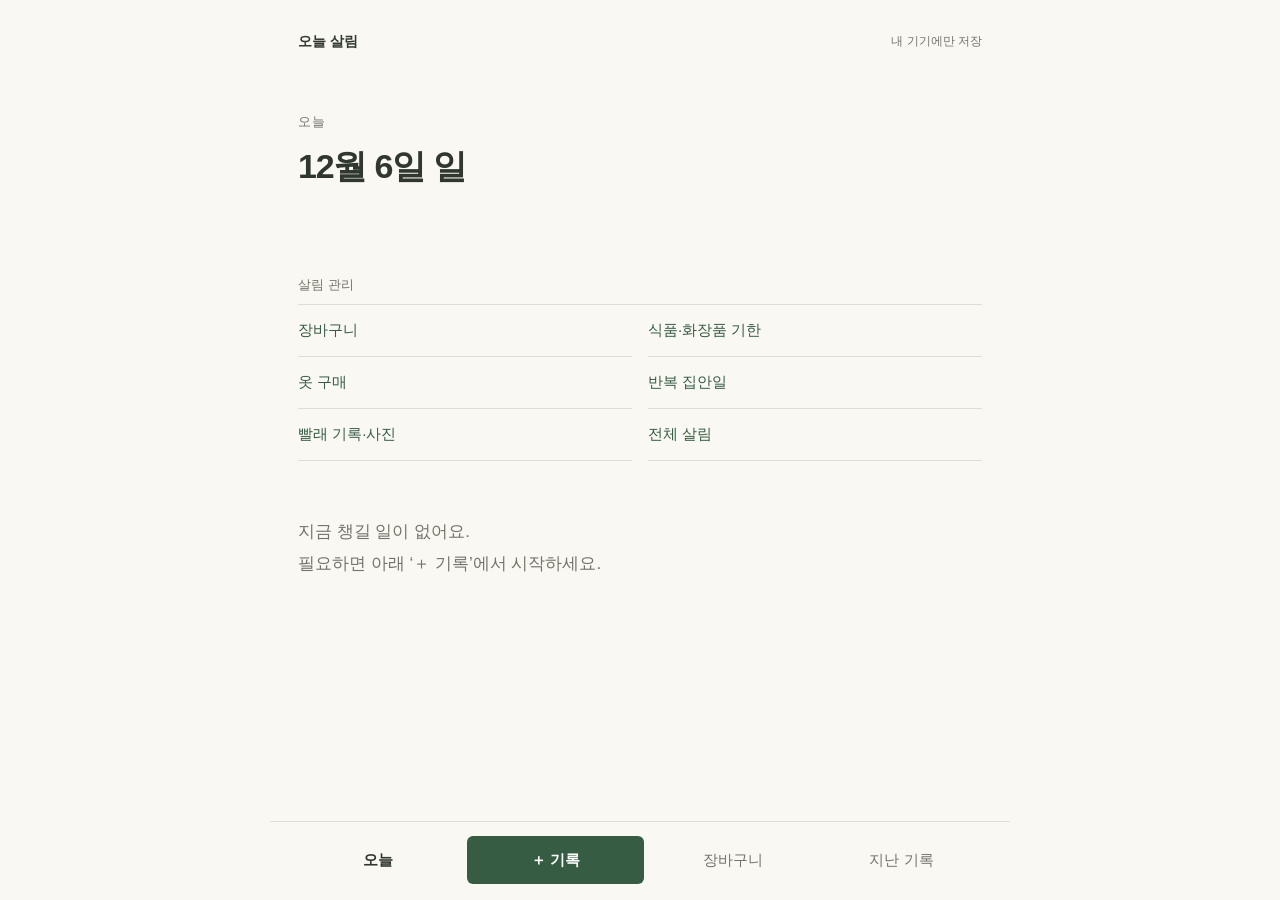
==== commit 3b307e87: "Restore editable basket and household management alongside today tools" ====
--- a/index.html
+++ b/index.html
@@ -2,1913 +2,54 @@
 <html lang="ko">
 <head>
   <meta charset="utf-8">
-  <meta name="viewport" content="width=device-width, initial-scale=1">
-  <meta name="theme-color" content="#f5f3ed">
-  <meta name="description" content="빨래, 장보기, 반복 집안일, 복용 일정과 식품·화장품 사용기한을 관리하는 생활 기록 앱">
-  <title>살림 기록</title>
-  <style>
-    :root {
-      color-scheme: light;
-      --bg: #f3f5f4;
-      --paper: #ffffff;
-      --paper-2: #f7f8f7;
-      --ink: #222a27;
-      --muted: #69766f;
-      --line: #dce3df;
-      --green: #2f6652;
-      --green-2: #56796a;
-      --green-pale: #e8f0ec;
-      --coral: #b9614b;
-      --coral-pale: #f8eae6;
-      --gold: #99722e;
-      --gold-pale: #f4f0e4;
-      --shadow: 0 1px 3px rgba(30, 47, 38, .05), 0 4px 14px rgba(30, 47, 38, .025);
-      --radius: 12px;
-      font-family: -apple-system, BlinkMacSystemFont, "Apple SD Gothic Neo", "Noto Sans KR", "Malgun Gothic", sans-serif;
-    }
-    * { box-sizing: border-box; }
-    body { margin: 0; min-width: 320px; background: var(--bg); color: var(--ink); }
-    button, input, select, textarea { font: inherit; }
-    button { cursor: pointer; }
-    .app-shell { min-height: 100vh; }
-    .sidebar {
-      position: fixed; inset: 0 auto 0 0; z-index: 5; display: flex; flex-direction: column;
-      width: 220px; padding: 24px 14px 16px; background: var(--paper); border-right: 1px solid var(--line);
-    }
-    .brand { display: flex; align-items: center; gap: 10px; padding: 0 10px; margin: 0 0 34px; }
-    .brand-mark { display: grid; place-items: center; width: 34px; height: 34px; border-radius: 9px; background: var(--green); color: #fff; font-size: 17px; }
-    .brand-name { font-size: 15px; font-weight: 750; letter-spacing: -.4px; }
-    .brand-sub { margin-top: 3px; font-size: 9px; color: var(--muted); letter-spacing: .3px; }
-    .nav-label { padding: 0 13px; margin: 0 0 10px; color: #a1a59e; font-size: 10px; font-weight: 700; letter-spacing: 1.1px; }
-    .nav-list { display: grid; gap: 5px; }
-    .nav-item { width: 100%; display: flex; align-items: center; gap: 12px; padding: 10px 12px; border: 0; border-radius: 8px; background: transparent; color: #68746d; text-align: left; font-size: 12px; transition: background .15s, color .15s; }
-    .nav-item:hover { background: #f5f5ef; color: var(--ink); }
-    .nav-item.active { background: var(--green-pale); color: var(--green); font-weight: 700; box-shadow: inset 2px 0 var(--green); }
-    .nav-icon { width: 18px; font-size: 16px; text-align: center; }
-    .nav-count { margin-left: auto; color: #9da39a; font-size: 11px; }
-    .side-spacer { flex: 1; }
-    .side-note { padding: 13px 12px; border-radius: 9px; background: var(--paper-2); border: 1px solid var(--line); }
-    .side-note-title { margin-bottom: 7px; font-size: 11px; font-weight: 700; }
-    .side-note p { margin: 0; color: var(--muted); font-size: 10px; line-height: 1.65; }
-    .side-tools { display: flex; justify-content: space-between; align-items: center; padding: 18px 9px 0; color: #9a9e97; font-size: 10px; }
-    .text-button { border: 0; padding: 3px 0; background: transparent; color: var(--green); font-size: 10px; font-weight: 700; }
-    .main { max-width: 1480px; min-height: 100vh; margin-left: 220px; padding: 0 42px 56px; }
-    .topbar { display: flex; justify-content: space-between; align-items: center; padding: 25px 0 22px; }
-    .eyebrow { color: var(--green-2); font-size: 10px; font-weight: 700; letter-spacing: .3px; }
-    h1 { margin: 5px 0 0; font-size: 21px; letter-spacing: -.55px; font-weight: 750; }
-    .top-actions { display: flex; align-items: center; gap: 9px; }
-    .date-chip { padding: 9px 13px; border: 1px solid var(--line); border-radius: 99px; color: #7e857c; background: rgba(255,254,250,.65); font-size: 11px; }
-    .primary-button { display: inline-flex; align-items: center; justify-content: center; gap: 8px; min-height: 38px; padding: 0 13px; border: 0; border-radius: 8px; background: var(--green); color: #fff; font-size: 11px; font-weight: 700; box-shadow: none; transition: background .15s; }
-    .primary-button:hover { transform: translateY(-1px); background: #344a3b; }
-    .plus { font-size: 17px; line-height: 1; font-weight: 400; }
-    .dashboard { display: block; }
-    .stat-grid { display: grid; grid-template-columns: repeat(3, 1fr); gap: 14px; margin: 19px 0; }
-    .stat-card { display: flex; align-items: center; min-height: 82px; padding: 14px 16px; border: 1px solid var(--line); border-radius: 10px; background: var(--paper); box-shadow: var(--shadow); }
-    .stat-icon { display: grid; place-items: center; flex: 0 0 36px; width: 36px; height: 36px; margin-right: 12px; border-radius: 9px; background: var(--green-pale); color: var(--green); font-size: 16px; }
-    .stat-card:nth-child(2) .stat-icon { background: var(--gold-pale); color: var(--gold); }
-    .stat-card:nth-child(3) .stat-icon { background: var(--coral-pale); color: var(--coral); }
-    .stat-label { color: var(--muted); font-size: 10px; }
-    .stat-value { margin-top: 5px; font-size: 19px; font-weight: 750; letter-spacing: -.5px; }
-    .stat-value small { margin-left: 4px; color: #969c93; font-size: 10px; font-weight: 500; }
-    .content-grid { display: grid; grid-template-columns: minmax(0, 1.5fr) minmax(265px, .9fr); gap: 17px; }
-    .panel { min-width: 0; padding: 18px 18px; border: 1px solid var(--line); border-radius: 11px; background: var(--paper); box-shadow: var(--shadow); }
-    .panel-heading { display: flex; justify-content: space-between; align-items: flex-start; margin-bottom: 17px; }
-    .panel-title { margin: 0; font-size: 14px; font-weight: 750; letter-spacing: -.35px; }
-    .panel-caption { margin: 5px 0 0; color: var(--muted); font-size: 10px; }
-    .link-button { border: 0; background: transparent; color: var(--green); font-size: 10px; font-weight: 700; }
-    .alert-list { display: grid; gap: 9px; }
-    .alert-row { display: flex; align-items: center; min-height: 61px; padding: 10px 12px; border-radius: 12px; background: #faf9f4; }
-    .alert-row.urgent { background: #fbf0eb; }
-    .alert-symbol { display: grid; place-items: center; flex: 0 0 36px; width: 36px; height: 36px; margin-right: 11px; border-radius: 12px; background: #eff1eb; font-size: 15px; }
-    .alert-row.urgent .alert-symbol { background: #f5ded5; }
-    .alert-meta { min-width: 0; flex: 1; }
-    .alert-name { overflow: hidden; color: #3b413b; font-size: 11px; font-weight: 700; text-overflow: ellipsis; white-space: nowrap; }
-    .alert-date { margin-top: 4px; color: var(--muted); font-size: 9px; }
-    .deadline { flex: 0 0 auto; margin-left: 9px; padding: 6px 8px; border-radius: 8px; background: var(--green-pale); color: var(--green); font-size: 9px; font-weight: 750; white-space: nowrap; }
-    .deadline.urgent { background: #f4ddd4; color: #a25740; }
-    .deadline.past { background: #eeeae5; color: #7b7069; }
-    .empty-state { display: grid; justify-items: center; gap: 8px; padding: 23px 12px 20px; color: var(--muted); text-align: center; }
-    .empty-state strong { color: #4b514b; font-size: 11px; }
-    .empty-state span { font-size: 10px; line-height: 1.6; }
-    .activity-empty { grid-template-columns: minmax(0,1fr) 128px; align-items: center; justify-items: stretch; gap: 14px; min-height: 118px; padding: 6px 6px 6px 2px; text-align: left; }
-    .activity-empty-copy { display: grid; gap: 7px; }
-    .activity-empty img { display: block; width: 128px; max-width: 100%; height: auto; object-fit: contain; }
-    .activity-list { display: grid; }
-    .activity-row { display: flex; align-items: center; min-height: 58px; border-top: 1px solid #f0efe8; }
-    .activity-row:first-child { border-top: 0; }
-    /* 대시보드 목록 항목은 누르면 수정 창이 열림 */
-    .alert-row[data-edit], .activity-row[data-edit] { cursor: pointer; }
-    .alert-row[data-edit]:hover { filter: brightness(.97); }
-    [data-edit]:focus-visible { outline: 3px solid var(--green); outline-offset: 2px; border-radius: 9px; }
-    .activity-icon { display: grid; place-items: center; flex: 0 0 34px; width: 34px; height: 34px; margin-right: 11px; border-radius: 11px; background: #f1f2ec; font-size: 14px; }
-    .activity-main { min-width: 0; flex: 1; }
-    .activity-name { overflow: hidden; font-size: 11px; font-weight: 700; text-overflow: ellipsis; white-space: nowrap; }
-    .activity-sub { margin-top: 4px; color: var(--muted); font-size: 9px; }
-    .activity-kind { margin-left: 8px; color: #92988f; font-size: 9px; white-space: nowrap; }
-    .quick-panel { margin-top: 17px; padding: 18px 21px; }
-    .quick-actions { display: grid; grid-template-columns: repeat(5, 1fr); gap: 9px; }
-    .quick-action { display: flex; align-items: center; gap: 9px; min-height: 48px; padding: 8px 11px; border: 1px solid var(--line); border-radius: 12px; background: #fffefa; color: #565d55; text-align: left; font-size: 10px; transition: border .15s, background .15s; }
-    .quick-action:hover { border-color: #bcc9bc; background: #f8faf6; }
-    .quick-action span:first-child { font-size: 16px; }
-    .list-section { display: none; }
-    .list-section.visible { display: block; }
-    .list-toolbar { display: flex; justify-content: space-between; align-items: center; gap: 12px; margin: 18px 0 13px; }
-    .search-wrap { position: relative; flex: 1; max-width: 350px; }
-    .search-wrap span { position: absolute; top: 50%; left: 12px; color: #a2a69f; transform: translateY(-50%); }
-    .search-input { width: 100%; height: 39px; padding: 0 12px 0 34px; border: 1px solid var(--line); border-radius: 10px; outline: none; background: var(--paper); color: var(--ink); font-size: 11px; }
-    .search-input:focus { border-color: #9cab9c; box-shadow: 0 0 0 3px rgba(65,91,73,.08); }
-    .sort-select { height: 39px; padding: 0 11px; border: 1px solid var(--line); border-radius: 10px; background: var(--paper); color: #777e76; font-size: 10px; }
-    .record-list { display: grid; gap: 9px; }
-    .expiry-group-title { margin: 4px 2px 0; color: var(--muted); font-size: 11px; font-weight: 750; }
-    .expiry-group-title:not(:first-child) { margin-top: 10px; }
-    .record-card { display: flex; align-items: center; gap: 11px; padding: 12px 13px; border: 1px solid var(--line); border-radius: 9px; background: var(--paper); box-shadow: var(--shadow); }
-    .record-icon { display: grid; place-items: center; flex: 0 0 41px; height: 41px; border-radius: 13px; background: var(--green-pale); font-size: 18px; }
-    .record-copy { min-width: 0; flex: 1; }
-    .record-title { overflow: hidden; font-size: 12px; font-weight: 700; text-overflow: ellipsis; white-space: nowrap; }
-    .record-detail { display: flex; flex-wrap: wrap; gap: 7px; margin-top: 5px; color: var(--muted); font-size: 9px; }
-    /* 긴 메모는 두 줄까지만 보여주고, 전체 내용은 마우스를 올리면 볼 수 있게 함 */
-    .record-note { max-width: 100%; min-width: 0; display: -webkit-box; -webkit-line-clamp: 2; -webkit-box-orient: vertical; overflow: hidden; overflow-wrap: anywhere; }
-    .record-note.expanded { display: block; -webkit-line-clamp: unset; overflow: visible; }
-    .note-toggle { min-height: 24px; padding: 0 4px; border: 0; background: none; color: var(--green); font-size: 9px; font-weight: 700; text-decoration: underline; text-underline-offset: 2px; }
-    .note-toggle:focus-visible { outline: 2px solid var(--green); outline-offset: 2px; border-radius: 4px; }
-    .record-right { flex: 0 0 auto; display: flex; align-items: center; gap: 12px; }
-    .record-deadline { color: var(--green); font-size: 10px; font-weight: 750; text-align: right; }
-    .record-deadline small { display: block; margin-bottom: 3px; color: #9ba097; font-size: 8px; font-weight: 500; }
-    .delete-button, .edit-button { display: grid; place-items: center; width: 28px; height: 28px; border: 0; border-radius: 7px; background: transparent; color: #77827b; font-size: 13px; }
-    .delete-button:hover { background: #f7e9e4; color: #a25740; }
-    .edit-button:hover { background: var(--green-pale); color: var(--green); }
-    .storage-note { margin-top: 23px; color: #9a9e96; font-size: 9px; text-align: center; }
-    .storage-note button { color: var(--green); font-size: inherit; }
-    .modal-backdrop { position: fixed; inset: 0; z-index: 20; display: none; align-items: center; justify-content: center; padding: 20px; background: rgba(30,37,31,.38); backdrop-filter: blur(3px); }
-    .modal-backdrop.open { display: flex; }
-    .modal { width: min(100%, 520px); max-height: min(88vh, 760px); overflow: auto; border-radius: 20px; background: var(--paper); box-shadow: 0 24px 70px rgba(20,30,22,.23); }
-    .modal-head { display: flex; justify-content: space-between; align-items: flex-start; padding: 23px 25px 16px; border-bottom: 1px solid var(--line); }
-    .modal-head h2 { margin: 0; font-size: 17px; letter-spacing: -.5px; }
-    .modal-head p { margin: 6px 0 0; color: var(--muted); font-size: 10px; }
-    .close-button { display: grid; place-items: center; width: 31px; height: 31px; border: 0; border-radius: 9px; background: #f3f2ec; color: #747b73; font-size: 18px; }
-    .type-tabs { display: grid; grid-template-columns: repeat(5,1fr); gap: 6px; padding: 15px 23px 0; }
-    .type-tab { min-height: 49px; padding: 6px 3px; border: 1px solid var(--line); border-radius: 10px; background: #fff; color: #8a9088; font-size: 9px; }
-    .type-tab span { display: block; margin-bottom: 3px; font-size: 15px; }
-    .type-tab.active { border-color: #b7c4b7; background: #eff3ed; color: var(--green); font-weight: 750; }
-    .form-body { padding: 19px 25px 8px; }
-    .form-grid { display: grid; grid-template-columns: 1fr 1fr; gap: 13px 12px; }
-    .field { min-width: 0; }
-    .field.full { grid-column: 1 / -1; }
-    .field label { display: block; margin: 0 0 6px; color: #5e655d; font-size: 10px; font-weight: 700; }
-    .field .hint { margin-left: 4px; color: #a0a59d; font-size: 9px; font-weight: 400; }
-    .field input, .field select, .field textarea { width: 100%; min-height: 39px; padding: 9px 10px; border: 1px solid var(--line); border-radius: 9px; outline: none; background: #fff; color: #333a34; font-size: 11px; }
-    .field textarea { min-height: 67px; resize: vertical; }
-    .field input:focus, .field select:focus, .field textarea:focus { border-color: #9cab9c; box-shadow: 0 0 0 3px rgba(65,91,73,.08); }
-    .calc-preview { display: flex; align-items: center; gap: 10px; margin-top: 14px; padding: 11px 12px; border-radius: 11px; background: #f0f3ed; color: var(--green); font-size: 10px; line-height: 1.55; }
-    .calc-preview b { font-size: 12px; }
-    .form-footer { display: flex; justify-content: flex-end; gap: 8px; padding: 13px 25px 22px; }
-    .secondary-button { min-height: 39px; padding: 0 14px; border: 1px solid var(--line); border-radius: 10px; background: transparent; color: #70776e; font-size: 11px; }
-    .toast { position: fixed; z-index: 30; bottom: 25px; left: 50%; padding: 11px 16px; border-radius: 11px; background: #29362c; color: #fff; font-size: 11px; box-shadow: 0 8px 24px rgba(0,0,0,.2); opacity: 0; pointer-events: none; transform: translate(-50%, 10px); transition: all .2s; }
-    .toast.show { opacity: 1; transform: translate(-50%, 0); }
-    #importFile { display: none; }
-    .notification-button { display: inline-flex; align-items: center; gap: 6px; min-height: 36px; padding: 0 10px; border: 1px solid var(--line); border-radius: 8px; background: var(--paper); color: #59665f; font-size: 10px; }
-    .notification-button.enabled { border-color: #c5d8cd; background: #edf4f0; color: var(--green); }
-    .dashboard-summary { display: flex; align-items: center; justify-content: space-between; gap: 12px; margin: 0 0 14px; padding: 12px 15px; border: 1px solid var(--line); border-radius: 9px; background: var(--paper); color: #59665f; font-size: 11px; }
-    .dashboard-summary strong { color: var(--ink); }
-    .dashboard-summary small { color: var(--muted); font-size: 10px; }
-    .med-panel { margin-bottom: 14px; }
-    .med-dose-list { display: grid; gap: 7px; }
-    .med-dose-row { display: flex; align-items: center; gap: 10px; min-height: 49px; padding: 8px 10px; border: 1px solid #e7ebe8; border-radius: 8px; background: #fbfcfb; }
-    .med-dose-time { flex: 0 0 45px; color: #4c5d54; font-size: 11px; font-weight: 700; }
-    .med-dose-copy { min-width: 0; flex: 1; }
-    .med-dose-name { overflow: hidden; color: #2c3731; font-size: 11px; font-weight: 700; text-overflow: ellipsis; white-space: nowrap; }
-    .med-dose-meta { margin-top: 3px; color: var(--muted); font-size: 9px; }
-    .dose-status { padding: 4px 7px; border-radius: 6px; background: #f4eee1; color: #876b31; font-size: 9px; font-weight: 700; white-space: nowrap; }
-    .dose-status.done { background: #e6f0eb; color: var(--green); }
-    .dose-status.late { background: #f8eae6; color: #a34f3c; }
-    .dose-button { min-width: 72px; min-height: 30px; padding: 0 9px; border: 1px solid #cbd8d0; border-radius: 7px; background: #fff; color: var(--green); font-size: 9px; font-weight: 700; }
-    .dose-button.done { border-color: #d8e4dd; background: #eaf2ed; }
-    .med-list { display: grid; gap: 8px; }
-    .med-card { display: flex; align-items: center; gap: 12px; padding: 12px 13px; border: 1px solid var(--line); border-radius: 9px; background: var(--paper); }
-    .med-card-main { min-width: 0; flex: 1; }
-    .med-card-name { font-size: 12px; font-weight: 700; }
-    .med-card-info { margin-top: 4px; color: var(--muted); font-size: 9px; line-height: 1.6; }
-    .med-today { color: var(--green); font-weight: 700; }
-    .med-today.done { color: var(--muted); }
-    .med-card-actions { display: flex; gap: 3px; }
-    .med-time-row { display: flex; align-items: center; gap: 7px; margin-bottom: 7px; }
-    .med-time-row input { flex: 1; }
-    .remove-time { width: 30px; height: 30px; border: 1px solid var(--line); border-radius: 7px; background: #fff; color: #68746d; }
-    .day-picker { display: flex; flex-wrap: wrap; gap: 5px; }
-    .day-option { position: relative; }
-    .day-option input { position: absolute; opacity: 0; }
-    .day-option span { display: grid; place-items: center; width: 34px; height: 31px; border: 1px solid var(--line); border-radius: 7px; color: #758079; font-size: 9px; cursor: pointer; }
-    .day-option input:checked + span { border-color: #b7cbbf; background: #eaf2ed; color: var(--green); font-weight: 700; }
-    /* 요일 체크박스는 투명하게 숨겨져 있어서, 키보드 포커스는 눈에 보이는 요일 칩에 링으로 표시 */
-    .day-option input:focus-visible + span { outline: 3px solid var(--green); outline-offset: 2px; }
-    .photo-preview { display: flex; align-items: center; gap: 9px; margin-top: 8px; color: var(--muted); font-size: 9px; }
-    .photo-preview img { width: 58px; height: 58px; border: 1px solid var(--line); border-radius: 7px; object-fit: cover; }
-    .record-photo { display: grid; place-items: center; flex: 0 0 42px; width: 42px; height: 42px; overflow: hidden; border: 0; border-radius: 8px; background: #f0f3f1; color: var(--green); font-size: 17px; }
-    .record-photo img { width: 100%; height: 100%; object-fit: cover; }
-    .photo-viewer { position: fixed; inset: 0; z-index: 40; display: none; align-items: center; justify-content: center; padding: 24px; background: rgba(15,22,18,.85); }
-    .photo-viewer.open { display: flex; }
-    .photo-viewer img { max-width: min(92vw, 900px); max-height: 86vh; border-radius: 8px; object-fit: contain; }
-    .photo-viewer button { position: absolute; top: 20px; right: 22px; width: 38px; height: 38px; border: 1px solid rgba(255,255,255,.35); border-radius: 8px; background: rgba(255,255,255,.1); color: #fff; font-size: 22px; }
-    .med-disclaimer { margin: 9px 0 0; color: var(--muted); font-size: 9px; line-height: 1.6; }
-    .med-section { display: none; }
-    .med-section.visible { display: block; }
-    .med-layout { display: grid; grid-template-columns: minmax(0,1fr) minmax(0,1fr); gap: 13px; }
-    @media (max-width: 1080px) {
-      .main { padding-right: 28px; padding-left: 28px; }
-      .content-grid { grid-template-columns: minmax(0, 1.3fr) minmax(235px, .9fr); }
-      .quick-actions { grid-template-columns: repeat(3, 1fr); }
-      .med-layout { grid-template-columns: 1fr; }
-    }
-    @media (max-width: 820px) {
-      .sidebar { inset: auto 0 0; width: 100%; height: 67px; padding: 6px 10px max(6px, env(safe-area-inset-bottom)); border-top: 1px solid var(--line); border-right: 0; }
-      .brand, .nav-label, .side-spacer, .side-note, .side-tools { display: none; }
-      .nav-list { display: flex; justify-content: space-around; gap: 1px; width: 100%; }
-      .nav-item { flex: 1; display: flex; flex-direction: column; justify-content: center; gap: 3px; min-width: 0; padding: 5px 2px; border-radius: 7px; text-align: center; font-size: 7px; }
-      .nav-item.active { box-shadow: inset 0 2px var(--green); }
-      .nav-icon { width: auto; font-size: 16px; }
-      .nav-count { display: none; }
-      .main { margin-left: 0; padding: 0 22px 88px; }
-      .topbar { padding-top: 21px; }
-    }
-    @media (max-width: 640px) {
-      .main { padding-right: 15px; padding-left: 15px; }
-      .topbar { align-items: flex-start; padding-bottom: 18px; }
-      h1 { font-size: 20px; }
-      .date-chip { display: none; }
-      .primary-button { min-height: 38px; padding: 0 12px; font-size: 10px; }
-      .notification-button { width: 37px; min-width: 37px; justify-content: center; padding: 0; overflow: hidden; white-space: nowrap; font-size: 0; }
-      .notification-button span { font-size: 14px; }
-      .stat-grid { gap: 8px; margin: 12px 0; }
-      .stat-card { display: flex; min-height: 82px; padding: 11px 8px; border-radius: 10px; }
-      .stat-icon { flex-basis: 29px; width: 29px; height: 29px; margin: 0 7px 0 0; border-radius: 8px; font-size: 14px; }
-      .stat-label { font-size: 8px; }
-      .stat-value { font-size: 16px; }
-      .stat-value small { font-size: 8px; }
-      .content-grid { grid-template-columns: 1fr; gap: 11px; }
-      .panel { padding: 15px 13px; border-radius: 10px; }
-      .panel-title { font-size: 13px; }
-      .activity-empty { grid-template-columns: minmax(0,1fr) 104px; min-height: 104px; gap: 6px; padding-right: 2px; }
-      .activity-empty img { width: 104px; }
-      .quick-panel { margin-top: 11px; padding: 15px; }
-      .quick-actions { grid-template-columns: repeat(2, 1fr); }
-      .quick-action { min-height: 43px; padding: 7px 9px; font-size: 9px; }
-      .list-toolbar { align-items: stretch; }
-      .sort-select { max-width: 100px; }
-      .record-card { gap: 9px; padding: 11px; }
-      .record-right { gap: 5px; }
-      .record-deadline { font-size: 9px; }
-      .record-icon { flex-basis: 35px; height: 35px; font-size: 15px; }
-      .modal-backdrop { padding: 10px; align-items: flex-end; }
-      .modal { max-height: 92vh; border-radius: 19px 19px 12px 12px; }
-      .modal-head { padding: 18px 18px 13px; }
-      .type-tabs { padding: 12px 14px 0; gap: 4px; }
-      .type-tab { font-size: 8px; }
-      .form-body { padding: 17px 18px 5px; }
-      .form-footer { padding: 11px 18px 18px; }
-    }
-    @media (max-width: 380px) {
-      .stat-card { padding: 10px 8px; }
-      .stat-label { letter-spacing: -.2px; }
-      .type-tab { font-size: 7px; }
-    }
-    /* Final layout pass: give the dashboard a clear reading order and roomier controls. */
-    :root {
-      --bg: #f4f6f5;
-      --paper-2: #f7f9f8;
-      --ink: #202925;
-      --muted: #66736c;
-      --line: #e1e7e3;
-      --green: #315f4e;
-      --green-2: #58766a;
-      --green-pale: #eaf1ed;
-      --shadow: 0 1px 2px rgba(27, 43, 34, .035), 0 5px 16px rgba(27, 43, 34, .025);
-    }
-    body { line-height: 1.5; }
-    /* 키보드 포커스 링: 흰색·크림 배경에서도 3:1 이상 보이도록 색을 진하게 */
-    button:focus-visible, input:focus-visible, select:focus-visible, textarea:focus-visible { outline: 3px solid var(--green); outline-offset: 2px; }
-    @media (prefers-reduced-motion: reduce) { *, *::before, *::after { transition-duration: 0.01ms !important; animation-duration: 0.01ms !important; scroll-behavior: auto !important; } }
-    .sidebar { width: 228px; padding: 25px 15px 17px; }
-    .brand { margin-bottom: 31px; }
-    .brand-mark { border-radius: 10px; }
-    .nav-list { gap: 4px; }
-    .nav-item { min-height: 42px; padding: 10px 12px; border-radius: 9px; font-size: 13px; }
-    .nav-item.active { box-shadow: inset 3px 0 var(--green); }
-    .main { max-width: 1420px; margin-left: 228px; padding: 0 clamp(26px, 4vw, 58px) 60px; }
-    .topbar { min-height: 96px; padding: 23px 0 19px; margin-bottom: 20px; border-bottom: 1px solid var(--line); }
-    .eyebrow { font-size: 11px; letter-spacing: .15px; }
-    h1 { font-size: 24px; letter-spacing: -.65px; }
-    .date-chip { font-size: 12px; }
-    .primary-button, .notification-button { min-height: 40px; font-size: 12px; }
-    .dashboard {
-      display: grid;
-      grid-template-columns: minmax(0, 1.35fr) minmax(290px, .9fr);
-      grid-template-areas: "summary summary" "stats stats" "med alerts" "routine recent" "quick quick";
-      gap: 16px;
-    }
-    .dashboard-summary { grid-area: summary; min-height: 54px; margin: 0; padding: 13px 17px; border-radius: 10px; background: #edf3ef; color: #40564b; font-size: 13px; }
-    .dashboard-summary strong { font-size: 14px; }
-    .dashboard-summary small { font-size: 12px; }
-    .stat-grid { grid-area: stats; gap: 12px; margin: 0; }
-    .stat-card { min-height: 96px; padding: 17px 19px; border-radius: 11px; box-shadow: none; }
-    .stat-icon { flex-basis: 40px; width: 40px; height: 40px; margin-right: 14px; border-radius: 10px; font-size: 18px; }
-    .stat-label { font-size: 12px; }
-    .stat-value { margin-top: 4px; font-size: 23px; }
-    .stat-value small { font-size: 11px; }
-    .dashboard .content-grid { display: contents; }
-    .dashboard .med-panel { grid-area: med; min-height: 100%; margin: 0; }
-    .dashboard .routine-preview-panel { grid-area: routine; margin: 0; }
-    .dashboard .content-grid > .panel:first-child { grid-area: alerts; }
-    .dashboard .content-grid > .panel:nth-child(2) { grid-area: recent; }
-    .panel { padding: 20px; border-radius: 11px; box-shadow: var(--shadow); }
-    .panel-heading { align-items: center; margin-bottom: 16px; }
-    .panel-title { font-size: 15px; }
-    .panel-caption { font-size: 12px; }
-    .link-button { padding: 7px 0 7px 8px; font-size: 12px; }
-    .alert-list { gap: 8px; }
-    .alert-row { min-height: 64px; padding: 10px 11px; border-radius: 9px; background: #f7f9f7; }
-    .alert-row.urgent { background: #fbf2ef; }
-    .alert-symbol, .activity-icon { border-radius: 9px; }
-    .alert-name, .activity-name { font-size: 12px; }
-    .alert-date, .activity-sub, .activity-kind { font-size: 11px; }
-    .deadline { font-size: 10px; }
-    .activity-row { min-height: 62px; border-color: #edf0ee; }
-    .empty-state strong { font-size: 13px; }
-    .empty-state span { font-size: 12px; }
-    .med-dose-list { gap: 8px; }
-    .med-dose-row { min-height: 57px; padding: 9px 10px; border-radius: 9px; background: #fafcfb; }
-    .med-dose-time { flex-basis: 48px; font-size: 12px; }
-    .med-dose-name { font-size: 12px; }
-    .med-dose-meta { font-size: 11px; }
-    .dose-status { padding: 5px 8px; font-size: 10px; }
-    .dose-button { min-height: 34px; font-size: 11px; }
-    .quick-panel { grid-area: quick; margin: 0; padding: 20px; }
-    .quick-actions { gap: 10px; }
-    .quick-action { min-height: 52px; padding: 10px 13px; border-radius: 9px; font-size: 12px; }
-    .quick-action span:first-child { font-size: 17px; }
-    .list-section, .med-section { padding-top: 3px; }
-    .list-toolbar { margin: 15px 0; }
-    .search-input, .sort-select { height: 42px; font-size: 12px; }
-    .record-card { min-height: 68px; padding: 13px 15px; border-radius: 10px; }
-    .record-title { font-size: 13px; }
-    .record-detail { font-size: 11px; }
-    .record-deadline { font-size: 11px; }
-    .record-deadline small { font-size: 10px; }
-    .storage-note { font-size: 11px; }
-    .field label { font-size: 12px; }
-    .field input, .field select, .field textarea { font-size: 13px; }
-    .char-count { display: block; margin-top: 5px; color: #8b948d; font-size: 11px; text-align: right; font-variant-numeric: tabular-nums; }
-    .type-tab { font-size: 10px; }
-    .med-card-name { font-size: 13px; }
-    .med-card-info, .med-disclaimer { font-size: 11px; }
-    .routine-preview-list, .routine-list, .shopping-items { display: grid; gap: 8px; }
-    .routine-section { display: none; }
-    .routine-section.visible { display: block; }
-    .routine-preview-row, .routine-row, .shopping-item { display: flex; align-items: center; gap: 10px; min-width: 0; padding: 10px 11px; border: 1px solid var(--line); border-radius: 9px; background: #fbfcfb; }
-    .routine-preview-copy, .routine-copy { min-width: 0; flex: 1; }
-    .routine-preview-name, .routine-name { overflow: hidden; font-size: 12px; font-weight: 700; text-overflow: ellipsis; white-space: nowrap; }
-    .routine-preview-date, .routine-meta { margin-top: 3px; color: var(--muted); font-size: 11px; }
-    .routine-due { flex: 0 0 auto; padding: 5px 8px; border-radius: 7px; background: var(--green-pale); color: var(--green); font-size: 10px; font-weight: 700; white-space: nowrap; }
-    .routine-due.urgent { background: var(--gold-pale); color: var(--gold); }
-    .routine-due.overdue { background: var(--coral-pale); color: var(--coral); }
-    .routine-row { min-height: 72px; padding: 12px; }
-    .routine-row .routine-name { font-size: 13px; }
-    .routine-actions { display: flex; flex: 0 0 auto; gap: 6px; }
-    .routine-done { min-height: 34px; padding: 0 10px; border: 1px solid #ccd9d1; border-radius: 8px; background: #fff; color: var(--green); font-size: 11px; font-weight: 700; }
-    .routine-delete { width: 34px; height: 34px; border: 0; border-radius: 8px; background: transparent; color: #737d76; font-size: 17px; }
-    .routine-form-panel { margin-bottom: 14px; }
-    .routine-form-heading { display: flex; justify-content: space-between; align-items: flex-start; gap: 10px; margin-bottom: 14px; }
-    .routine-form { display: grid; grid-template-columns: minmax(0, 1.2fr) minmax(150px, .8fr) minmax(145px, .8fr) auto; align-items: end; gap: 11px; }
-    .routine-form .field input, .routine-form .field select { min-height: 42px; }
-    .routine-list-panel { margin-top: 14px; }
-    .calendar-note { margin: 12px 2px; color: var(--muted); font-size: 11px; line-height: 1.6; }
-    .list-more { margin: 2px 0 0; padding: 2px 2px 0; color: var(--muted); font-size: 12px; line-height: 1.5; }
-    .shopping-list-panel { display: none; margin: 0 0 14px; }
-    .shopping-list-panel.visible { display: block; }
-    .shopping-count { padding: 5px 9px; border-radius: 99px; background: var(--green-pale); color: var(--green); font-size: 11px; font-weight: 700; }
-    .shopping-entry { display: flex; gap: 8px; margin-bottom: 12px; }
-    .shopping-entry input { min-width: 0; flex: 1; height: 42px; padding: 0 12px; border: 1px solid var(--line); border-radius: 9px; outline: none; background: #fff; font-size: 13px; }
-    .shopping-items { gap: 6px; }
-    .shopping-item { min-height: 46px; padding: 8px 10px; }
-    .shopping-item input { width: 17px; height: 17px; accent-color: var(--green); }
-    .shopping-item-name { min-width: 0; flex: 1; font-size: 13px; cursor: pointer; overflow-wrap: anywhere; }
-    .shopping-item.checked .shopping-item-name { color: #8a948e; text-decoration: line-through; }
-    .shopping-remove { width: 30px; height: 30px; border: 0; border-radius: 7px; background: transparent; color: #78827b; font-size: 16px; }
-    .shopping-list-footer { display: flex; align-items: center; justify-content: space-between; gap: 10px; margin-top: 12px; padding-top: 12px; border-top: 1px solid var(--line); color: var(--muted); font-size: 11px; }
-    .shopping-list-footer .secondary-button { min-height: 35px; font-size: 11px; }
-    .shopping-footer-info { display: flex; align-items: center; gap: 10px; min-width: 0; flex-wrap: wrap; }
-    .shopping-list-footer button:disabled { opacity: .48; cursor: not-allowed; }
-    .filter-chips { display: flex; flex-wrap: wrap; gap: 7px; margin: 15px 0 0; }
-    .filter-chips[hidden] { display: none; }
-    .filter-chip { min-height: 34px; padding: 0 13px; border: 1px solid var(--line); border-radius: 99px; background: var(--paper); color: #6b766f; font-size: 12px; font-weight: 600; }
-    .filter-chip.active { border-color: #b7cbbf; background: var(--green-pale); color: var(--green); font-weight: 750; }
-    .confirm-backdrop { z-index: 25; }
-    .confirm-modal { width: min(100%, 400px); }
-    .confirm-body { padding: 23px 25px 6px; }
-    .confirm-body h2 { margin: 0; font-size: 17px; letter-spacing: -.5px; }
-    .confirm-body p { margin: 8px 0 0; color: var(--muted); font-size: 13px; line-height: 1.6; }
-    .danger-button { min-height: 39px; padding: 0 14px; border: 0; border-radius: 10px; background: var(--coral); color: #fff; font-size: 12px; font-weight: 700; }
-    .danger-button:hover { background: #a25740; }
-    .toast.has-action { pointer-events: auto; display: flex; align-items: center; gap: 12px; }
-    .toast-action { border: 0; padding: 0; background: transparent; color: #cfe5d9; font-size: 11px; font-weight: 750; text-decoration: underline; }
-    @media (max-width: 640px) {
-      .filter-chip { min-height: 32px; padding: 0 11px; font-size: 11px; }
-    }
-    @media (max-width: 1080px) {
-      .main { padding-right: 28px; padding-left: 28px; }
-      .dashboard { grid-template-columns: minmax(0, 1.2fr) minmax(265px, .9fr); }
-    }
-    @media (max-width: 820px) {
-      .sidebar { inset: auto 0 0; display: block; width: 100%; height: 72px; overflow-x: auto; overflow-y: hidden; padding: 5px 8px max(5px, env(safe-area-inset-bottom)); }
-      .nav-list { display: flex; justify-content: flex-start; gap: 2px; width: max-content; min-width: 100%; }
-      .nav-item { flex: 0 0 64px; min-width: 64px; min-height: 60px; gap: 2px; padding: 5px 3px; font-size: 11px; }
-      .nav-item.active { box-shadow: inset 0 3px var(--green); }
-      .nav-icon { font-size: 17px; }
-      .main { margin-left: 0; padding: 0 24px 98px; }
-      .topbar { min-height: 88px; padding: 20px 0 16px; }
-      .dashboard { grid-template-columns: 1fr 1fr; grid-template-areas: "summary summary" "stats stats" "med med" "alerts alerts" "routine routine" "recent recent" "quick quick"; }
-      .dashboard .content-grid { display: contents; }
-      .med-layout { grid-template-columns: 1fr; }
-      .routine-form { grid-template-columns: 1fr 1fr; }
-    }
-    @media (max-width: 640px) {
-      .main { padding-right: 16px; padding-left: 16px; }
-      .topbar { gap: 10px; align-items: center; padding: 17px 0 14px; margin-bottom: 15px; }
-      h1 { font-size: 21px; }
-      .eyebrow { font-size: 10px; }
-      .top-actions { gap: 6px; }
-      .date-chip { display: none; }
-      .primary-button { min-height: 39px; padding: 0 10px; font-size: 11px; white-space: nowrap; }
-      .notification-button { width: 39px; min-width: 39px; min-height: 39px; justify-content: center; padding: 0; font-size: 0; }
-      .notification-button span { font-size: 15px; }
-      .dashboard { gap: 11px; }
-      .dashboard-summary { align-items: flex-start; flex-direction: column; gap: 3px; padding: 11px 13px; font-size: 12px; }
-      .dashboard-summary small { font-size: 11px; }
-      .stat-grid { gap: 7px; }
-      .stat-card { min-height: 82px; padding: 10px 8px; }
-      .stat-icon { flex-basis: 28px; width: 28px; height: 28px; margin-right: 7px; border-radius: 8px; font-size: 14px; }
-      .stat-label { font-size: 10px; line-height: 1.35; }
-      .stat-value { font-size: 19px; }
-      .stat-value small { font-size: 9px; }
-      .panel { padding: 16px 14px; border-radius: 10px; }
-      .panel-title { font-size: 14px; }
-      .panel-caption { font-size: 11px; }
-      .link-button { font-size: 11px; }
-      .quick-panel { padding: 16px 14px; }
-      .quick-actions { grid-template-columns: repeat(2, minmax(0,1fr)); gap: 7px; }
-      .routine-form { grid-template-columns: 1fr; }
-      .routine-form .primary-button { width: 100%; }
-      .routine-preview-row { padding: 9px; }
-      .routine-preview-name, .routine-name { font-size: 11px; }
-      .routine-preview-date, .routine-meta { font-size: 10px; }
-      .routine-row { gap: 7px; padding: 9px; }
-      .routine-row { display: grid; grid-template-columns: minmax(0,1fr) auto; }
-      .routine-actions { grid-column: 1 / -1; justify-content: flex-end; }
-      .routine-actions { gap: 3px; }
-      .routine-done { min-height: 32px; padding: 0 7px; font-size: 10px; }
-      .routine-delete { width: 29px; height: 32px; }
-      .shopping-list-footer { align-items: flex-start; flex-direction: column; }
-      .shopping-list-footer .secondary-button { width: 100%; }
-      .quick-action { min-height: 46px; padding: 8px 9px; font-size: 11px; }
-      .med-dose-row { gap: 7px; padding: 8px; }
-      .med-dose-time { flex-basis: 43px; font-size: 11px; }
-      .med-dose-name { font-size: 11px; }
-      .med-dose-meta { font-size: 10px; }
-      .dose-button { min-width: 66px; min-height: 32px; padding: 0 7px; font-size: 10px; }
-      .dose-status { font-size: 9px; }
-      .alert-name, .activity-name { font-size: 11px; }
-      .alert-date, .activity-sub, .activity-kind { font-size: 10px; }
-      .list-toolbar { gap: 8px; }
-      .record-card { gap: 8px; padding: 10px; }
-      .record-detail { gap: 5px; font-size: 10px; }
-      .record-right { gap: 2px; }
-      .record-deadline { font-size: 9px; }
-      .record-deadline small { font-size: 8px; }
-      .modal-backdrop { padding: 8px; }
-      .modal { border-radius: 16px 16px 10px 10px; }
-      .modal-head h2 { font-size: 18px; }
-      .field label { font-size: 11px; }
-      .field input, .field select, .field textarea { font-size: 16px; }
-      .type-tab { font-size: 9px; }
-    }
-    @media (max-width: 380px) {
-      .main { padding-right: 12px; padding-left: 12px; }
-      .top-actions { gap: 4px; }
-      .primary-button { padding: 0 8px; font-size: 10px; }
-      .stat-card { padding-right: 6px; padding-left: 6px; }
-      .stat-icon { flex-basis: 25px; width: 25px; height: 25px; margin-right: 5px; }
-      .stat-label { font-size: 9px; }
-    }
-  </style>
+  <meta name="viewport" content="width=device-width,initial-scale=1">
+  <meta name="theme-color" content="#faf8f2">
+  <meta name="description" content="빨래 남은 시간, 내가 체크한 복용 시각, 이번 주 지출을 짧게 확인하는 오늘 살림">
+  <title>오늘 살림</title>
+  <link rel="stylesheet" href="styles.css?v=20261121-restore-1">
+  <script src="core.js?v=20261120-quick-care-1" defer></script>
+  <script src="care-core.js?v=20261120-quick-care-1" defer></script>
+  <script src="app.js?v=20261121-restore-1" defer></script>
 </head>
 <body>
-  <div class="app-shell">
-    <aside class="sidebar" aria-label="주 메뉴">
-      <div class="brand">
-        <div class="brand-mark" aria-hidden="true">S</div>
-        <div><div class="brand-name">살림 기록</div><div class="brand-sub">HOUSEHOLD LOG</div></div>
-      </div>
-      <div class="nav-label">나의 기록</div>
-      <nav class="nav-list">
-        <button class="nav-item active" data-view="overview"><span class="nav-icon">▦</span><span>대시보드</span></button>
-        <button class="nav-item" data-view="expiry"><span class="nav-icon">◷</span><span>사용기한</span><span class="nav-count" id="navExpiryCount"></span></button>
-        <button class="nav-item" data-view="medications"><span class="nav-icon">＋</span><span>복용 체크</span><span class="nav-count" id="navMedCount"></span></button>
-        <button class="nav-item" data-view="laundry"><span class="nav-icon">◌</span><span>빨래</span></button>
-        <button class="nav-item" data-view="shopping"><span class="nav-icon">⌑</span><span>장보기</span></button>
-        <button class="nav-item" data-view="clothes"><span class="nav-icon">♧</span><span>옷 구매</span></button>
-        <button class="nav-item" data-view="routines"><span class="nav-icon">↻</span><span>반복 관리</span><span class="nav-count" id="navRoutineCount"></span></button>
-      </nav>
-      <div class="side-spacer"></div>
-      <div class="side-note"><div class="side-note-title">알림 상태</div><p id="sideNotificationStatus">브라우저 알림 꺼짐</p></div>
-      <div class="side-tools"><span>내 데이터</span><span><button class="text-button" id="exportButton">백업하기</button> · <button class="text-button" id="importButton">가져오기</button></span></div>
-    </aside>
-
-    <main class="main">
-      <header class="topbar">
-        <div><div class="eyebrow">살림 기록</div><h1 id="pageTitle">대시보드</h1></div>
-        <div class="top-actions"><div class="date-chip" id="todayChip"></div><button class="notification-button" id="notificationButton" title="복용 시간과 사용기한 알림"><span aria-hidden="true">◷</span> 알림 켜기</button><button class="primary-button" id="openAdd"><span class="plus" aria-hidden="true">＋</span> 기록 추가</button></div>
-      </header>
-
-      <section class="dashboard" id="dashboard">
-        <div class="dashboard-summary"><span><strong>오늘 일정</strong> · <span id="dashboardToday"></span></span><small id="dashboardSummaryText">복용 일정과 사용기한을 확인하세요.</small></div>
-        <div class="stat-grid">
-          <article class="stat-card"><div class="stat-icon">◌</div><div><div class="stat-label">이번 달 빨래</div><div class="stat-value"><span id="laundryStat">0</span><small>회 기록</small></div></div></article>
-          <article class="stat-card"><div class="stat-icon">⌑</div><div><div class="stat-label">이번 달 장보기</div><div class="stat-value"><span id="shoppingStat">0</span><small>회 기록</small></div></div></article>
-          <article class="stat-card"><div class="stat-icon">♧</div><div><div class="stat-label">이번 달 새 옷</div><div class="stat-value"><span id="clothesStat">0</span><small>건 · <span id="clothesSpend">0원</span></small></div></div></article>
+  <a class="skip-link" href="#mainNav">주 메뉴로 바로가기</a>
+  <div class="app">
+    <header class="brand"><span>오늘 살림</span><span class="local-mark">내 기기에만 저장</span></header>
+    <div id="storageError" class="notice" role="alert" hidden></div>
+    <main id="main">
+      <section id="todayView" aria-labelledby="todayTitle">
+        <div class="page-head"><p class="eyebrow">오늘</p><h1 id="todayTitle"></h1><p class="intro" id="todayIntro"></p></div>
+        <section aria-label="챙길 일" id="activeRows" class="ruled-list"></section>
+        <section id="cosmeticSummary" class="ruled-list" aria-label="화장품 사용기한" hidden></section>
+        <section aria-label="이번 주 지출" id="weeklySummary"></section>
+        <section class="household-links" aria-label="살림 관리"><h2 class="section-label">살림 관리</h2><div class="household-menu"><a href="household.html#shopping">장바구니</a><a href="household.html#expiry">식품·화장품 기한</a><a href="household.html#clothes">옷 구매</a><a href="household.html#routines">반복 집안일</a><a href="household.html#laundry">빨래 기록·사진</a><a href="household.html#overview">전체 살림</a></div></section>
+        <section id="completedSection" hidden><h2 class="section-label">오늘 남긴 기록</h2><div id="completedRows" class="ruled-list"></div></section>
+        <p id="emptyToday" class="quiet-empty" hidden>지금 챙길 일이 없어요.<br>필요하면 아래 ‘＋ 기록’에서 시작하세요.</p>
+      </section>
+      <section id="addView" aria-labelledby="addTitle" hidden>
+        <div class="page-head"><p class="eyebrow">기록 추가</p><h1 id="addTitle" tabindex="-1">무엇을 기록할까요?</h1><p class="intro">필요한 것만 짧게 남겨요.</p></div>
+        <section id="quickSection" aria-label="최근·자주 쓰는 항목"><div id="quickEntries" class="quick-entries"></div></section>
+        <form id="quickExpenseForm" class="quick-expense"><label for="quickAmount">지출 금액만 기록</label><div class="inline-form"><input id="quickAmount" inputmode="numeric" maxlength="11" placeholder="4,500" aria-label="빠른 지출 금액" required><span>원</span><button type="submit" class="solid">저장</button></div></form>
+        <div class="type-picker" role="group" aria-label="기록 종류">
+          <button type="button" data-kind="laundry">빨래</button><button type="button" data-kind="medicine">약</button><button type="button" data-kind="expense">지출</button><button type="button" data-kind="cosmetic">화장품</button>
         </div>
-        <section class="panel med-panel">
-          <div class="panel-heading"><div><h2 class="panel-title">오늘 복용</h2><p class="panel-caption">등록한 시간에 복용 여부를 체크하세요</p></div><button class="link-button" data-open-view="medications">약 관리 →</button></div>
-          <div class="med-dose-list" id="dashboardDoseList"></div>
-        </section>
-        <section class="panel routine-preview-panel">
-          <div class="panel-heading"><div><h2 class="panel-title">반복 일정</h2><p class="panel-caption">주기적으로 챙길 집안일</p></div><button class="link-button" data-open-view="routines">관리 →</button></div>
-          <div class="routine-preview-list" id="dashboardRoutineList"></div>
-        </section>
-        <div class="content-grid">
-          <section class="panel">
-            <div class="panel-heading"><div><h2 class="panel-title">기한 임박</h2><p class="panel-caption">60일 이내 사용기한</p></div><button class="link-button" data-open-view="expiry">전체 보기 →</button></div>
-            <div class="alert-list" id="alertList"></div>
-          </section>
-          <section class="panel">
-            <div class="panel-heading"><div><h2 class="panel-title">최근 기록</h2><p class="panel-caption">최근 입력한 항목</p></div><button class="link-button" data-open-view="all">모두 보기 →</button></div>
-            <div class="activity-list" id="activityList"></div>
-          </section>
-        </div>
-        <section class="panel quick-panel">
-          <div class="panel-heading"><div><h2 class="panel-title">빠른 입력</h2><p class="panel-caption">기록 종류 선택</p></div></div>
-          <div class="quick-actions">
-            <button class="quick-action" data-add="laundry"><span aria-hidden="true">◌</span><span>빨래 등록</span></button>
-            <button class="quick-action" data-add="shopping"><span aria-hidden="true">⌑</span><span>장보기 등록</span></button>
-            <button class="quick-action" data-add="clothes"><span aria-hidden="true">♧</span><span>옷 구매 등록</span></button>
-            <button class="quick-action" data-add="food"><span aria-hidden="true">◉</span><span>식품 기한</span></button>
-            <button class="quick-action" data-add="cosmetic"><span aria-hidden="true">✿</span><span>화장품 기한</span></button>
-            <button class="quick-action" data-open-view="shopping"><span aria-hidden="true">☑</span><span>장보기 목록</span></button>
-            <button class="quick-action" data-open-view="routines"><span aria-hidden="true">↻</span><span>반복 일정</span></button>
-          </div>
-        </section>
+        <form id="entryForm" hidden><div id="formFields"></div><div class="form-actions"><button type="button" class="plain" id="cancelEntry">취소</button><button type="submit" class="solid" id="saveEntry">저장</button></div></form>
       </section>
-
-      <section class="list-section" id="listSection">
-        <div class="panel-heading"><div><h2 class="panel-title" id="listTitle">기록</h2><p class="panel-caption" id="listCaption"></p></div><button class="primary-button" id="listAdd"><span class="plus" aria-hidden="true">＋</span> 새 기록</button></div>
-        <div class="filter-chips" id="expiryFilters" role="group" aria-label="사용기한 필터" hidden>
-          <button class="filter-chip active" type="button" data-expiry-filter="all">전체</button>
-          <button class="filter-chip" type="button" data-expiry-filter="expired">지남</button>
-          <button class="filter-chip" type="button" data-expiry-filter="week">7일 이내</button>
-          <button class="filter-chip" type="button" data-expiry-filter="later">그 이후</button>
-        </div>
-        <div class="list-toolbar"><div class="search-wrap"><span aria-hidden="true">⌕</span><input class="search-input" type="search" id="searchInput" placeholder="이름이나 메모 검색" aria-label="기록 검색" title="/ 키를 누르면 바로 검색할 수 있어요"></div><select class="sort-select" id="sortSelect" aria-label="정렬"><option value="newest">최근 기록순</option><option value="oldest">오래된 순</option><option value="name">이름순</option></select></div>
-        <section class="panel shopping-list-panel" id="shoppingListPanel">
-          <div class="panel-heading"><div><h2 class="panel-title">살 것</h2><p class="panel-caption">체크한 항목은 장보기 기록으로 저장할 수 있어요.</p></div><span class="shopping-count" id="shoppingCount">0개</span></div>
-          <div class="shopping-entry"><input id="shoppingItemInput" type="text" maxlength="100" placeholder="예: 우유, 달걀" aria-label="장보기 품목"><button class="primary-button" id="addShoppingItem" type="button">추가</button></div>
-          <div class="shopping-items" id="shoppingItems"></div>
-          <div class="shopping-list-footer"><div class="shopping-footer-info"><span id="shoppingCheckedCount">체크한 항목 0개</span><button class="text-button" id="clearShoppingChecks" type="button" disabled>체크 풀기</button></div><button class="secondary-button" id="saveShoppingPurchase" type="button" disabled>구매 기록에 담기</button></div>
-        </section>
-        <div class="record-list" id="recordList"></div>
-        <div class="storage-note">기록·사진·일정은 이 브라우저에 저장됩니다. <button class="text-button" id="backupInline">백업 파일 만들기</button> · <button class="text-button" id="exportCsv" type="button">전체 기록 CSV 저장</button></div>
-      </section>
-
-      <section class="med-section" id="medSection">
-        <div class="panel-heading"><div><h2 class="panel-title">복용 체크</h2><p class="panel-caption">약과 복용 시간을 등록하고 오늘 복용을 기록합니다.</p></div><button class="primary-button" id="addMedication"><span class="plus" aria-hidden="true">＋</span> 약 추가</button></div>
-        <div class="med-layout">
-          <section class="panel"><div class="panel-heading"><div><h2 class="panel-title">오늘 복용 일정</h2><p class="panel-caption" id="medTodayCaption"></p></div></div><div class="med-dose-list" id="medDoseList"></div></section>
-          <section class="panel"><div class="panel-heading"><div><h2 class="panel-title">등록된 약</h2><p class="panel-caption">약 이름, 시간, 요일</p></div><span class="shopping-count" id="medCount">0개</span></div><div class="med-list" id="medList"></div><p class="med-disclaimer">복용 여부 기록용입니다. 복용량·복용법은 처방 및 제품 설명을 따르세요.</p></section>
-        </div>
-      </section>
-      <section class="routine-section" id="routineSection">
-        <div class="panel-heading"><div><h2 class="panel-title">반복 관리</h2><p class="panel-caption">정기적으로 챙길 집안일을 등록하고 다음 일정을 관리합니다.</p></div><button class="secondary-button" id="exportCalendar" type="button">캘린더 내보내기</button></div>
-        <section class="panel routine-form-panel">
-          <div class="routine-form-heading"><div><h2 class="panel-title">일정 추가</h2><p class="panel-caption">세탁조 청소, 필터 교체, 침구 세탁 등을 등록하세요.</p></div><button class="secondary-button" id="cancelRoutineEdit" type="button" hidden>수정 취소</button></div>
-          <form class="routine-form" id="routineForm">
-            <div class="field"><label for="routineName">할 일</label><input id="routineName" name="name" required maxlength="80" placeholder="예: 정수기 필터 교체"></div>
-            <div class="field"><label for="routineNextDate">다음 날짜</label><input id="routineNextDate" name="nextDate" type="date" required></div>
-            <div class="field"><label for="routineCadence">반복 주기</label><select id="routineCadence" name="cadence"><option value="P7D">매주</option><option value="P14D">2주마다</option><option value="P1M" selected>매월</option><option value="P3M">3개월마다</option><option value="P6M">6개월마다</option><option value="P1Y">매년</option></select></div>
-            <button class="primary-button" id="routineSubmitButton" type="submit"><span class="plus" aria-hidden="true">＋</span> 일정 등록</button>
-          </form>
-        </section>
-        <section class="panel routine-list-panel"><div class="panel-heading"><div><h2 class="panel-title">등록한 일정</h2><p class="panel-caption">완료하면 선택한 주기만큼 다음 날짜가 자동으로 바뀝니다.</p></div><span class="shopping-count" id="routineCount">0개</span></div><div class="routine-list" id="routineList"></div></section>
-        <p class="calendar-note">캘린더 내보내기는 반복 일정을 .ics 파일로 저장합니다. 파일을 Google Calendar 또는 Apple 캘린더에 가져오면 기기 캘린더 알림을 사용할 수 있어요.</p>
+      <section id="historyView" aria-labelledby="historyTitle" hidden>
+        <div class="page-head"><p class="eyebrow">지난 기록</p><h1 id="historyTitle" tabindex="-1">남겨 둔 살림</h1><p class="intro">날짜별로 확인하고 바로잡을 수 있어요.</p></div>
+        <div class="history-filters" role="group" aria-label="기록 필터"><button data-filter="all" aria-pressed="true">전체</button><button data-filter="expense">지출</button><button data-filter="medicine">약</button><button data-filter="laundry">빨래</button></div>
+        <div id="historyWeek"></div><div id="historyRows"></div>
+        <details class="settings"><summary>등록한 약과 알림</summary><div id="medicineSettings"></div><button class="text-link" id="newMedicine">약 등록</button><p class="small-note">복용 기록용입니다. 복용 방법은 처방과 제품 설명을 따르세요.<br>웹 알림은 앱이 열려 있을 때만 받을 수 있어요. 알림에는 약 이름을 표시하지 않아요.</p></details>
+        <details id="cosmeticSettings" class="settings"><summary>화장품과 사용기한</summary><div id="cosmeticItems"></div><button class="text-link" id="newCosmetic">화장품 등록</button></details>
+        <details class="settings"><summary>주간 예산 <span class="optional">선택</span></summary><form id="budgetForm"><label for="budgetAmount">매주 쓸 금액</label><div class="inline-form"><input id="budgetAmount" inputmode="numeric" type="text" maxlength="11" placeholder="설정하지 않아도 돼요"><span>원</span><button class="plain" type="submit">저장</button></div><p class="small-note">월요일부터 일요일까지예요. 비워서 저장하면 예산 표시를 끕니다.</p></form></details>
+        <details id="previousSection" class="settings" hidden><summary>이전 앱에 남긴 기록</summary><div id="previousRows"></div><p class="small-note">원래 저장 데이터는 그대로 보관해요. 금액이 있던 옷 구매 기록은 지출에도 이어서 표시합니다.</p></details>
+        <p class="small-note"><a href="household.html#all">생활 기록·사진·백업 가져오기</a> · <a href="household.html#medications">복용 요일·기간·복용량</a></p>
+        <div class="backup-tools"><button id="backupButton" class="text-link">내 기록 백업</button><span>브라우저 데이터를 지우면 기록도 사라져요.</span></div>
       </section>
     </main>
+    <nav id="mainNav" class="bottom-nav" aria-label="주 메뉴" tabindex="-1"><button data-screen="today" aria-current="page">오늘</button><button data-screen="add" class="add-nav">＋ 기록</button><a href="household.html#shopping">장바구니</a><button data-screen="history">지난 기록</button></nav>
   </div>
-
-  <div class="modal-backdrop" id="modalBackdrop" role="dialog" aria-modal="true" aria-labelledby="modalTitle">
-    <div class="modal">
-      <div class="modal-head"><div><h2 id="modalTitle">새 기록</h2><p>입력한 정보는 이 브라우저에 저장됩니다.</p></div><button class="close-button" id="closeModal" aria-label="닫기">×</button></div>
-      <div class="type-tabs" id="typeTabs">
-        <button class="type-tab active" data-type="laundry"><span>◌</span>빨래</button>
-        <button class="type-tab" data-type="shopping"><span>⌑</span>장보기</button>
-        <button class="type-tab" data-type="clothes"><span>♧</span>옷 구매</button>
-        <button class="type-tab" data-type="food"><span>◉</span>식품</button>
-        <button class="type-tab" data-type="cosmetic"><span>✿</span>화장품</button>
-      </div>
-      <form id="recordForm">
-        <div class="form-body"><div class="form-grid" id="formFields"></div><div class="calc-preview" id="calcPreview" hidden></div></div>
-        <div class="form-footer"><button type="button" class="secondary-button" id="cancelModal">취소</button><button type="submit" class="primary-button" title="Ctrl+Enter (⌘+Enter)로도 저장할 수 있어요">기록 저장</button></div>
-      </form>
-    </div>
-  </div>
-  <div class="modal-backdrop" id="medModalBackdrop" role="dialog" aria-modal="true" aria-labelledby="medModalTitle">
-    <div class="modal">
-      <div class="modal-head"><div><h2 id="medModalTitle">약 추가</h2><p>이름과 복용 일정만 입력하면 됩니다.</p></div><button class="close-button" id="closeMedModal" aria-label="닫기">×</button></div>
-      <form id="medForm">
-        <div class="form-body"><div class="form-grid">
-          <div class="field full"><label for="medName">약 이름</label><input id="medName" name="name" required maxlength="80" placeholder="예: 비타민 D"></div>
-          <div class="field full"><label for="medDose">복용량 <span class="hint">선택</span></label><input id="medDose" name="dose" maxlength="40" placeholder="예: 1정, 5ml"></div>
-          <div class="field full"><label id="medTimesLabel">복용 시간</label><div id="medTimes" role="group" aria-labelledby="medTimesLabel"></div><button class="secondary-button" type="button" id="addMedTime">＋ 시간 추가</button></div>
-          <div class="field full"><label id="medDaysLabel">복용 요일</label><div class="day-picker" id="dayPicker" role="group" aria-labelledby="medDaysLabel"></div></div>
-          <div class="field"><label for="medStartDate">시작일 <span class="hint">선택</span></label><input id="medStartDate" name="startDate" type="date"></div>
-          <div class="field"><label for="medEndDate">종료일 <span class="hint">선택</span></label><input id="medEndDate" name="endDate" type="date"></div>
-        </div><p class="med-disclaimer">알림은 이 앱이 열려 있고 브라우저 알림을 허용한 동안 전송됩니다. 앱을 닫은 시간의 미복용 일정은 다음 방문 시 표시됩니다.</p></div>
-        <div class="form-footer"><button type="button" class="secondary-button" id="cancelMedModal">취소</button><button type="submit" class="primary-button" id="saveMedicationButton">약 저장</button></div>
-      </form>
-    </div>
-  </div>
-  <div class="modal-backdrop confirm-backdrop" id="confirmBackdrop" role="alertdialog" aria-modal="true" aria-labelledby="confirmTitle" aria-describedby="confirmMessage">
-    <div class="modal confirm-modal">
-      <div class="confirm-body"><h2 id="confirmTitle">삭제할까요?</h2><p id="confirmMessage"></p></div>
-      <div class="form-footer"><button type="button" class="secondary-button" id="confirmCancel">취소</button><button type="button" class="danger-button" id="confirmOk">삭제</button></div>
-    </div>
-  </div>
-  <div class="photo-viewer" id="photoViewer" role="dialog" aria-modal="true" aria-label="첨부 사진 보기"><button type="button" id="closePhotoViewer" aria-label="사진 닫기">×</button><img id="photoViewerImage" alt="첨부 사진 크게 보기"></div>
-  <input type="file" id="importFile" accept="application/json,.json">
-  <div class="toast" id="toast" role="status" aria-live="polite"></div>
-
-  <script>
-    (() => {
-      const KEY = 'salimnote-records-v1';
-      const MEDS_KEY = 'salimnote-medicines-v1';
-      const CHECKS_KEY = 'salimnote-med-checks-v1';
-      const NOTIFIED_KEY = 'salimnote-notified-v1';
-      const NOTIFICATION_ENABLED_KEY = 'salimnote-notifications-enabled-v1';
-      const ROUTINES_KEY = 'salimnote-routines-v1';
-      const SHOPPING_LIST_KEY = 'salimnote-shopping-list-v1';
-      const LAST_BACKUP_KEY = 'salimnote-last-backup-v1';
-      const BACKUP_REMINDER_KEY = 'salimnote-backup-reminder-v1';
-      const icons = { laundry: '◌', shopping: '⌑', clothes: '♧', food: '◉', cosmetic: '✿' };
-      const labels = { laundry: '빨래', shopping: '장보기', clothes: '옷 구매', food: '식품', cosmetic: '화장품' };
-      const cosmeticDefaults = { mascara: 3, eyeliner: 6, skincare: 12, cream: 6, sunscreen: 12, makeup: 12, other: 6 };
-      const weekdays = ['일', '월', '화', '수', '목', '금', '토'];
-      let today = localDateString(new Date());
-      let records = loadRecords();
-      let medicines = loadJson(MEDS_KEY, []);
-      let medicationChecks = loadJson(CHECKS_KEY, {});
-      let notified = loadJson(NOTIFIED_KEY, {});
-      let routines = loadJson(ROUTINES_KEY, []);
-      let shoppingList = loadJson(SHOPPING_LIST_KEY, []);
-      if (!Array.isArray(routines)) routines = [];
-      if (!Array.isArray(shoppingList)) shoppingList = [];
-      let notificationsEnabled = localStorage.getItem(NOTIFICATION_ENABLED_KEY) === 'true';
-      let currentView = 'overview';
-      let currentType = 'laundry';
-      let editingItem = null;
-      let formSnapshot = '';
-      let editingMedicineId = null;
-      let editingRoutineId = null;
-      let expiryFilter = 'all';
-      let toastTimer;
-      let photoPreviewUrl = '';
-      let returnFocusTarget = null;
-
-      function localDateString(date) {
-        const d = new Date(date.getTime() - date.getTimezoneOffset() * 60000);
-        return d.toISOString().slice(0, 10);
-      }
-      function dateObject(value) { return value ? new Date(value + 'T12:00:00') : null; }
-      function addDays(dateValue, days) {
-        const d = dateObject(dateValue);
-        if (!d) return '';
-        d.setDate(d.getDate() + Number(days || 0));
-        return localDateString(d);
-      }
-      function formatDate(value, withYear = true) {
-        const d = dateObject(value);
-        if (!d || Number.isNaN(d.getTime())) return '날짜 없음';
-        return new Intl.DateTimeFormat('ko-KR', { year: withYear ? 'numeric' : undefined, month: 'long', day: 'numeric' }).format(d);
-      }
-      function daysUntil(value) {
-        const target = dateObject(value); const base = dateObject(today);
-        if (!target || !base) return Infinity;
-        return Math.round((target - base) / 86400000);
-      }
-      function addMonths(dateValue, months) {
-        const d = dateObject(dateValue);
-        if (!d) return '';
-        const day = d.getDate();
-        d.setDate(1); d.setMonth(d.getMonth() + Number(months || 0));
-        const lastDay = new Date(d.getFullYear(), d.getMonth() + 1, 0).getDate();
-        d.setDate(Math.min(day, lastDay));
-        return localDateString(d);
-      }
-      function cadenceLabel(cadence) {
-        return ({ P7D: '매주', P14D: '2주마다', P1M: '매월', P3M: '3개월마다', P6M: '6개월마다', P1Y: '매년' })[cadence] || '매월';
-      }
-      function advanceRoutineDate(dateValue, cadence) {
-        const match = /^P(\d+)([DMY])$/.exec(cadence || 'P1M');
-        if (!match) return addMonths(dateValue, 1);
-        const amount = Number(match[1]);
-        if (match[2] === 'D') return addDays(dateValue, amount);
-        return addMonths(dateValue, amount * (match[2] === 'Y' ? 12 : 1));
-      }
-      function safeDeadline(item) {
-        if (item.kind === 'food') return item.expiryDate || '';
-        if (item.kind === 'cosmetic') {
-          const opened = addMonths(item.openedAt, item.paoMonths);
-          if (item.labelDate && opened) return item.labelDate < opened ? item.labelDate : opened;
-          return item.labelDate || opened;
-        }
-        return '';
-      }
-      function formatWon(value) {
-        const text = String(value ?? '').trim();
-        const amount = Number(text);
-        return text !== '' && Number.isFinite(amount) && amount >= 0 ? `${amount.toLocaleString('ko-KR')}원` : '';
-      }
-      function escapeHtml(value) {
-        return String(value ?? '').replace(/[&<>"']/g, ch => ({ '&': '&amp;', '<': '&lt;', '>': '&gt;', '"': '&quot;', "'": '&#39;' }[ch]));
-      }
-      function loadRecords() {
-        try { const value = JSON.parse(localStorage.getItem(KEY) || '[]'); return Array.isArray(value) ? value : []; }
-        catch { return []; }
-      }
-      function loadJson(key, fallback) {
-        try { const value = JSON.parse(localStorage.getItem(key) || JSON.stringify(fallback)); return value ?? fallback; }
-        catch { return fallback; }
-      }
-      function save() { localStorage.setItem(KEY, JSON.stringify(records)); }
-      function saveMedicines() { localStorage.setItem(MEDS_KEY, JSON.stringify(medicines)); }
-      function saveChecks() { localStorage.setItem(CHECKS_KEY, JSON.stringify(medicationChecks)); }
-      function saveNotified() {
-        // 알림 중복 방지 기록은 90일이 지나면 정리해 localStorage가 계속 커지지 않게 함
-        const cutoff = Date.now() - 90 * 86400000;
-        for (const key of Object.keys(notified)) {
-          const time = Date.parse(notified[key]);
-          if (Number.isFinite(time) && time < cutoff) delete notified[key];
-        }
-        localStorage.setItem(NOTIFIED_KEY, JSON.stringify(notified));
-      }
-      function saveRoutines() { localStorage.setItem(ROUTINES_KEY, JSON.stringify(routines)); }
-      function saveShoppingList() { localStorage.setItem(SHOPPING_LIST_KEY, JSON.stringify(shoppingList)); }
-      function showToast(message, action = null) {
-        const toast = document.getElementById('toast');
-        toast.textContent = message;
-        toast.classList.toggle('has-action', Boolean(action));
-        if (action) {
-          const button = document.createElement('button');
-          button.type = 'button'; button.className = 'toast-action'; button.textContent = action.label;
-          button.addEventListener('click', () => {
-            clearTimeout(toastTimer); toast.classList.remove('show'); action.onClick();
-          });
-          toast.append(button);
-        }
-        toast.classList.add('show');
-        clearTimeout(toastTimer); toastTimer = setTimeout(() => toast.classList.remove('show'), action ? 5000 : 2300);
-      }
-      function expiryBucket(item) {
-        const days = daysUntil(safeDeadline(item));
-        if (days < 0) return 'expired';
-        if (days <= 7) return 'week';
-        return 'later';
-      }
-      function activityDate(item) { return item.kind === 'cosmetic' ? (item.openedAt || item.registeredAt || today) : (item.date || item.registeredAt || today); }
-      function sortedRecords(items = records) { return [...items].sort((a,b) => (activityDate(b) || '').localeCompare(activityDate(a) || '')); }
-      function expiringRecords() {
-        return records.filter(x => x.kind === 'food' || x.kind === 'cosmetic').map(x => ({ ...x, deadline: safeDeadline(x) }))
-          .filter(x => x.deadline && daysUntil(x.deadline) <= 60).sort((a,b) => a.deadline.localeCompare(b.deadline));
-      }
-      function deadlineLabel(item) {
-        const days = daysUntil(item.deadline);
-        if (days < 0) return { text: `${Math.abs(days)}일 지남`, className: 'past' };
-        if (days === 0) return { text: '오늘까지', className: 'urgent' };
-        return { text: `D-${days}`, className: days <= 7 ? 'urgent' : '' };
-      }
-      function doseKey(medId, date, time) { return `${medId}|${date}|${time}`; }
-      function scheduledToday(med, date = today) {
-        const day = dateObject(date)?.getDay();
-        if (day === undefined || !(med.days || [0,1,2,3,4,5,6]).includes(day)) return false;
-        if (med.startDate && date < med.startDate) return false;
-        if (med.endDate && date > med.endDate) return false;
-        return true;
-      }
-      function timeMinutes(value) {
-        const [h, m] = String(value || '00:00').split(':').map(Number);
-        return h * 60 + m;
-      }
-      function todayDoses() {
-        return medicines.filter(med => scheduledToday(med)).flatMap(med => (med.times || []).map(time => ({
-          med, time, key: doseKey(med.id, today, time), done: Boolean(medicationChecks[doseKey(med.id, today, time)])
-        }))).sort((a, b) => a.time.localeCompare(b.time) || a.med.name.localeCompare(b.med.name, 'ko'));
-      }
-      function currentMinutes() { const d = new Date(); return d.getHours() * 60 + d.getMinutes(); }
-      function renderDoseRows(container, compact = false) {
-        // 1분마다 다시 그려지므로, 키보드로 포커스한 복용 버튼은 같은 항목의 버튼으로 되돌려 둠
-        const active = document.activeElement;
-        const focusedDose = container.contains(active) && active.dataset.doseId ? `${active.dataset.doseId}|${active.dataset.doseTime}` : null;
-        const doses = todayDoses();
-        if (!doses.length) {
-          container.innerHTML = `<div class="empty-state"><strong>오늘 등록된 복용 일정이 없습니다</strong><span>약 관리에서 약과 시간을 추가하세요.</span></div>`;
-          return;
-        }
-        const now = currentMinutes();
-        container.innerHTML = doses.map(({ med, time, key, done }) => {
-          const late = !done && now >= timeMinutes(time);
-          const state = done ? '완료' : late ? '미체크' : '예정';
-          return `<div class="med-dose-row"><div class="med-dose-time">${escapeHtml(time)}</div><div class="med-dose-copy"><div class="med-dose-name">${escapeHtml(med.name)}</div><div class="med-dose-meta">${escapeHtml(med.dose || '복용량 미입력')}${late ? ' · 예정 시간 지남' : ''}</div></div><span class="dose-status ${done ? 'done' : late ? 'late' : ''}">${state}</span><button class="dose-button ${done ? 'done' : ''}" data-dose-id="${escapeHtml(med.id)}" data-dose-time="${escapeHtml(time)}" aria-label="${escapeHtml(`${med.name} ${time} ${done ? '체크 취소' : '복용 완료'}`)}">${done ? '체크 취소' : '복용 완료'}</button></div>`;
-        }).join('');
-        if (focusedDose) {
-          const restore = [...container.querySelectorAll('[data-dose-id]')].find(button => `${button.dataset.doseId}|${button.dataset.doseTime}` === focusedDose);
-          restore?.focus({ preventScroll: true });
-        }
-      }
-      function renderMedicineList() {
-        const target = document.getElementById('medList');
-        document.getElementById('medCount').textContent = `${medicines.length}개`;
-        if (!medicines.length) {
-          target.innerHTML = `<div class="empty-state"><strong>등록된 약이 없습니다</strong><span>복용할 약을 추가해 일정을 설정하세요.</span></div>`;
-          return;
-        }
-        target.innerHTML = medicines.map(med => {
-          const times = (med.times || []).slice().sort().join(' · ');
-          const days = (med.days || [0,1,2,3,4,5,6]).map(d => weekdays[d]).join(' ');
-          const range = [med.startDate ? `${formatDate(med.startDate, false)} 시작` : '', med.endDate ? `${formatDate(med.endDate, false)} 종료` : ''].filter(Boolean).join(' · ');
-          // 오늘 복용 일정이 있는 약만 진행 상황(예: 오늘 1/2회)을 함께 보여줌
-          const todayTimes = scheduledToday(med) ? (med.times || []) : [];
-          const doneToday = todayTimes.filter(time => medicationChecks[doseKey(med.id, today, time)]).length;
-          const todayProgress = todayTimes.length ? ` · <span class="med-today ${doneToday === todayTimes.length ? 'done' : ''}">오늘 ${doneToday}/${todayTimes.length}회${doneToday === todayTimes.length ? ' 완료' : ''}</span>` : '';
-          return `<article class="med-card"><div class="record-icon" aria-hidden="true">＋</div><div class="med-card-main"><div class="med-card-name">${escapeHtml(med.name)}</div><div class="med-card-info">${escapeHtml(med.dose || '복용량 미입력')} · ${escapeHtml(times)}<br>${escapeHtml(days)}${range ? ` · ${escapeHtml(range)}` : ''}${todayProgress}</div></div><div class="med-card-actions"><button class="edit-button" data-edit-med="${escapeHtml(med.id)}" aria-label="${escapeHtml(med.name)} 수정" title="수정">✎</button><button class="delete-button" data-delete-med="${escapeHtml(med.id)}" aria-label="${escapeHtml(med.name)} 삭제" title="삭제">×</button></div></article>`;
-        }).join('');
-      }
-      function renderMedications() {
-        renderDoseRows(document.getElementById('dashboardDoseList'), true);
-        renderDoseRows(document.getElementById('medDoseList'));
-        renderMedicineList();
-        const doses = todayDoses();
-        const missed = doses.filter(d => !d.done && currentMinutes() >= timeMinutes(d.time)).length;
-        document.getElementById('medTodayCaption').textContent = `${doses.filter(d => d.done).length}/${doses.length}회 완료${missed ? ` · 미체크 ${missed}회` : ''}`;
-        document.getElementById('navMedCount').textContent = missed ? missed : '';
-        const summary = document.getElementById('dashboardSummaryText');
-        if (summary) summary.textContent = `복용 ${doses.filter(d => d.done).length}/${doses.length}회 완료 · 오늘 할 일 ${routines.filter(item => daysUntil(item.nextDate) <= 0).length}개 · 사용기한 임박 ${expiringRecords().length}개`;
-      }
-      function renderNotificationButton() {
-        const button = document.getElementById('notificationButton');
-        button.classList.toggle('enabled', notificationsEnabled);
-        button.title = '복용 예정 시간, 사용기한, 반복 일정 알림';
-        button.innerHTML = `<span aria-hidden="true">◷</span> ${notificationsEnabled ? '알림 끄기' : '알림 켜기'}`;
-        document.getElementById('sideNotificationStatus').textContent = notificationsEnabled ? '브라우저 알림 켜짐' : '브라우저 알림 꺼짐';
-      }
-      async function toggleNotifications() {
-        if (notificationsEnabled) {
-          notificationsEnabled = false;
-          localStorage.setItem(NOTIFICATION_ENABLED_KEY, 'false');
-          renderNotificationButton(); showToast('브라우저 알림을 껐어요.'); return;
-        }
-        if (!('Notification' in window)) { showToast('이 브라우저에서는 알림을 지원하지 않아요.'); return; }
-        try {
-          const permission = Notification.permission === 'granted' ? 'granted' : await Notification.requestPermission();
-          if (permission !== 'granted') { showToast('브라우저 설정에서 알림을 허용해 주세요.'); return; }
-          notificationsEnabled = true;
-          localStorage.setItem(NOTIFICATION_ENABLED_KEY, 'true');
-          renderNotificationButton(); showToast('복용·사용기한·반복 일정 알림을 켰어요.'); checkNotifications();
-        } catch { showToast('알림 권한을 설정하지 못했어요.'); }
-      }
-      function sendBrowserNotification(title, body, tag, view) {
-        if (!notificationsEnabled || !('Notification' in window) || Notification.permission !== 'granted') return;
-        try {
-          const notification = new Notification(title, { body, tag });
-          notification.onclick = () => { window.focus(); switchView(view); notification.close(); };
-        } catch { showToast('브라우저 알림을 표시하지 못했어요.'); }
-      }
-      function checkNotifications() {
-        const currentDate = localDateString(new Date());
-        if (currentDate !== today) { today = currentDate; render(); }
-        if (!notificationsEnabled || !('Notification' in window) || Notification.permission !== 'granted') return;
-        for (const item of records.filter(x => x.kind === 'food' || x.kind === 'cosmetic')) {
-          const deadline = safeDeadline(item); const days = daysUntil(deadline);
-          if (!deadline || days < 0 || days > 3) continue;
-          const key = `expiry:${item.id}:${deadline}`;
-          if (notified[key]) continue;
-          notified[key] = new Date().toISOString(); saveNotified();
-          sendBrowserNotification('사용기한 확인', `${item.name} · ${days < 0 ? `${Math.abs(days)}일 지남` : days === 0 ? '오늘까지' : `${days}일 남음`}`, key, 'expiry');
-        }
-        for (const routine of routines) {
-          if (daysUntil(routine.nextDate) !== 0) continue;
-          const key = `routine:${routine.id}:${routine.nextDate}`;
-          if (notified[key]) continue;
-          notified[key] = new Date().toISOString(); saveNotified();
-          sendBrowserNotification('오늘 반복 일정', `${routine.name} 일정이 오늘이에요.`, key, 'routines');
-        }
-        const now = currentMinutes();
-        for (const dose of todayDoses()) {
-          if (dose.done) continue;
-          const overdue = now - timeMinutes(dose.time);
-          if (overdue < 0) continue;
-          const stage = overdue >= 60 ? 'followup' : 'due';
-          const key = `med:${dose.key}:${stage}`;
-          if (notified[key]) continue;
-          notified[key] = new Date().toISOString(); saveNotified();
-          sendBrowserNotification('복용 확인이 필요해요', `${dose.med.name} · ${dose.time} 복용 일정이 체크되지 않았어요.`, key, 'medications');
-        }
-      }
-      function toggleDose(medId, time) {
-        const key = doseKey(medId, today, time);
-        if (medicationChecks[key]) delete medicationChecks[key];
-        else medicationChecks[key] = new Date().toISOString();
-        saveChecks(); render();
-      }
-      function routineDueText(date) {
-        const days = daysUntil(date);
-        if (!Number.isFinite(days)) return '날짜 없음';
-        if (days < 0) return `${Math.abs(days)}일 지남`;
-        if (days === 0) return '오늘';
-        return `${days}일 후`;
-      }
-      function renderRoutinePreview() {
-        const target = document.getElementById('dashboardRoutineList');
-        const sortedRoutines = [...routines].sort((a,b) => (a.nextDate || '').localeCompare(b.nextDate || ''));
-        const upcoming = sortedRoutines.slice(0,3);
-        // 미리보기는 3개만 보여주므로, 나머지 개수를 알려 일정이 빠진 줄 모르는 일이 없게 함
-        const hiddenCount = sortedRoutines.length - upcoming.length;
-        target.innerHTML = upcoming.length ? upcoming.map(item => {
-          const days = daysUntil(item.nextDate);
-          const state = days < 0 ? 'overdue' : days === 0 ? 'urgent' : '';
-          return `<div class="routine-preview-row"><div class="routine-preview-copy"><div class="routine-preview-name">${escapeHtml(item.name)}</div><div class="routine-preview-date">${formatDate(item.nextDate, false)} · ${cadenceLabel(item.cadence)}</div></div><span class="routine-due ${state}">${routineDueText(item.nextDate)}</span></div>`;
-        }).join('') + (hiddenCount > 0 ? `<p class="list-more">외 ${hiddenCount}개 일정이 더 있어요. <button class="link-button" type="button" data-open-view="routines">반복 관리 전체 보기 →</button></p>` : '') : `<div class="empty-state"><strong>등록된 반복 일정이 없습니다</strong><span>집안일을 등록하면 다음 날짜를 보여드려요.</span></div>`;
-      }
-      function renderRoutines() {
-        const target = document.getElementById('routineList');
-        const sorted = [...routines].sort((a,b) => (a.nextDate || '').localeCompare(b.nextDate || ''));
-        const dueCount = routines.filter(item => daysUntil(item.nextDate) <= 0).length;
-        document.getElementById('navRoutineCount').textContent = dueCount || '';
-        // 제목 옆 개수에 지금 해야 할(기한 오늘 이전) 일정 수를 함께 보여 목록을 훑지 않아도 알 수 있게 함
-        document.getElementById('routineCount').textContent = dueCount ? `${routines.length}개 · 지금 ${dueCount}개` : `${routines.length}개`;
-        target.innerHTML = sorted.length ? sorted.map(item => {
-          const days = daysUntil(item.nextDate);
-          const state = days < 0 ? 'overdue' : days === 0 ? 'urgent' : '';
-          const doneLabel = item.lastDone ? `마지막 완료 ${formatDate(item.lastDone, false)}` : '아직 완료 기록 없음';
-          return `<article class="routine-row"><div class="routine-copy"><div class="routine-name">${escapeHtml(item.name)}</div><div class="routine-meta">${cadenceLabel(item.cadence)} · ${doneLabel}</div></div><span class="routine-due ${state}">${formatDate(item.nextDate, false)} · ${routineDueText(item.nextDate)}</span><div class="routine-actions"><button class="edit-button" type="button" data-routine-edit="${escapeHtml(item.id)}" aria-label="${escapeHtml(item.name)} 수정" title="수정">✎</button><button class="routine-done" type="button" data-routine-done="${escapeHtml(item.id)}" aria-label="${escapeHtml(item.name)} 완료 처리">완료</button><button class="routine-delete" type="button" data-routine-delete="${escapeHtml(item.id)}" aria-label="${escapeHtml(item.name)} 삭제" title="삭제">×</button></div></article>`;
-        }).join('') : `<div class="empty-state"><strong>등록된 일정이 없습니다</strong><span>위 입력란에서 반복할 집안일을 추가하세요.</span></div>`;
-        renderRoutinePreview();
-      }
-      function renderShoppingList() {
-        const target = document.getElementById('shoppingItems');
-        const checked = shoppingList.filter(item => item.done);
-        // 체크한 항목이 있으면 아직 살 물건 수(남은 개수)를 보여줘서 헤더 숫자가 실제 할 일과 맞도록 함
-        document.getElementById('shoppingCount').textContent = checked.length ? `남은 ${shoppingList.length - checked.length}개` : `${shoppingList.length}개`;
-        document.getElementById('shoppingCheckedCount').textContent = `체크한 항목 ${checked.length}개`;
-        document.getElementById('saveShoppingPurchase').disabled = checked.length === 0;
-        document.getElementById('clearShoppingChecks').disabled = checked.length === 0;
-        target.innerHTML = shoppingList.length ? shoppingList.map(item => `<div class="shopping-item ${item.done ? 'checked' : ''}"><input type="checkbox" id="shop-${escapeHtml(item.id)}" data-shopping-toggle="${escapeHtml(item.id)}" ${item.done ? 'checked' : ''} aria-label="${escapeHtml(item.name)} 구매 여부"><label class="shopping-item-name" for="shop-${escapeHtml(item.id)}">${escapeHtml(item.name)}</label><button class="shopping-remove" type="button" data-shopping-remove="${escapeHtml(item.id)}" aria-label="${escapeHtml(item.name)} 삭제">×</button></div>`).join('') : `<div class="empty-state"><strong>장보기 목록이 비어 있어요</strong><span>살 물건을 입력하고 추가해 주세요.</span></div>`;
-      }
-      function addShoppingListItem() {
-        const input = document.getElementById('shoppingItemInput');
-        const name = input.value.trim();
-        if (!name) { showToast('품목 이름을 입력해 주세요.'); input.focus(); return; }
-        const duplicate = shoppingList.some(item => !item.done && item.name.trim().toLowerCase() === name.toLowerCase());
-        if (duplicate) { showToast(`“${name}”은(는) 이미 살 것 목록에 있어요.`); input.select(); return; }
-        const id = crypto.randomUUID ? crypto.randomUUID() : `${Date.now()}-${Math.random().toString(36).slice(2)}`;
-        shoppingList.unshift({ id, name, done: false, createdAt: today });
-        saveShoppingList(); input.value = ''; renderShoppingList(); input.focus();
-      }
-      function saveCheckedShoppingItems() {
-        const checked = shoppingList.filter(item => item.done);
-        if (!checked.length) return;
-        const id = crypto.randomUUID ? crypto.randomUUID() : `${Date.now()}-${Math.random().toString(36).slice(2)}`;
-        records.unshift({ id, kind: 'shopping', name: `장보기 ${checked.length}개`, note: checked.map(item => item.name).join(', '), date: today, registeredAt: today });
-        shoppingList = shoppingList.filter(item => !item.done);
-        save(); saveShoppingList(); render(); showToast(`${checked.length}개 품목을 장보기 기록에 저장했어요.`);
-        // The purchase button was focused and is now disabled, which drops focus; move it to the next item or the input.
-        (document.querySelector('#shoppingItems [data-shopping-toggle]') || document.getElementById('shoppingItemInput')).focus();
-      }
-      function resetRoutineForm() {
-        // 수정 모드를 빠져나와 입력란을 비우고 등록 상태로 되돌림
-        editingRoutineId = null;
-        document.getElementById('routineForm').reset();
-        document.getElementById('routineNextDate').value = today;
-        document.getElementById('routineSubmitButton').innerHTML = '<span class="plus" aria-hidden="true">＋</span> 일정 등록';
-        document.getElementById('cancelRoutineEdit').hidden = true;
-      }
-      function saveRoutine(event) {
-        event.preventDefault();
-        const data = new FormData(event.currentTarget);
-        const name = String(data.get('name') || '').trim();
-        const nextDate = String(data.get('nextDate') || '');
-        const cadence = String(data.get('cadence') || 'P1M');
-        if (!name) {
-          // 공백만 입력하면 required 검사를 통과하므로, 조용히 멈추지 않고 안내 후 입력란으로 되돌림
-          showToast('할 일 이름을 입력해 주세요.');
-          document.getElementById('routineName').focus();
-          return;
-        }
-        if (!nextDate) {
-          // 날짜가 비어 있으면 저장하지 않고 안내한 뒤 날짜 입력란으로 포커스를 옮김
-          showToast('다음 날짜를 선택해 주세요.');
-          document.getElementById('routineNextDate').focus();
-          return;
-        }
-        // 같은 이름의 일정이 이미 있으면 중복 등록을 막고 이름 입력란을 선택 상태로 둠 (수정 중인 항목은 제외)
-        const duplicate = routines.some(item => item.id !== editingRoutineId && item.name.trim().toLowerCase() === name.toLowerCase());
-        if (duplicate) {
-          showToast(`“${name}” 일정이 이미 있어요.`);
-          const nameInput = document.getElementById('routineName');
-          nameInput.focus(); nameInput.select();
-          return;
-        }
-        const old = routines.find(item => item.id === editingRoutineId);
-        const id = old?.id || (crypto.randomUUID ? crypto.randomUUID() : `${Date.now()}-${Math.random().toString(36).slice(2)}`);
-        const updated = { ...(old || {}), id, name, nextDate, cadence, createdAt: old?.createdAt || today, lastDone: old?.lastDone || '' };
-        routines = old ? routines.map(item => item.id === id ? updated : item) : [...routines, updated];
-        saveRoutines(); resetRoutineForm();
-        render(); showToast(old ? '반복 일정을 수정했어요.' : '반복 일정을 등록했어요.');
-      }
-      function editRoutine(id) {
-        const item = routines.find(routine => routine.id === id);
-        if (!item) return;
-        editingRoutineId = item.id;
-        document.getElementById('routineName').value = item.name;
-        document.getElementById('routineNextDate').value = item.nextDate;
-        document.getElementById('routineCadence').value = item.cadence || 'P1M';
-        document.getElementById('routineSubmitButton').innerHTML = '수정 저장';
-        document.getElementById('cancelRoutineEdit').hidden = false;
-        document.getElementById('routineForm').scrollIntoView({ behavior: 'smooth', block: 'center' });
-        document.getElementById('routineName').focus({ preventScroll: true });
-      }
-      function completeRoutine(id) {
-        const item = routines.find(routine => routine.id === id);
-        if (!item) return;
-        const previous = { lastDone: item.lastDone || '', nextDate: item.nextDate };
-        item.lastDone = today;
-        item.nextDate = advanceRoutineDate(today, item.cadence);
-        // 수정 중인 일정을 완료하면 수정 모드를 풀어 입력란과 완료 상태가 어긋나지 않게 함
-        if (editingRoutineId === id) resetRoutineForm();
-        saveRoutines(); render();
-        // 목록이 다시 그려져 포커스가 사라지므로, 같은 일정의 완료 버튼으로 되돌림 (날짜순 정렬로 자리가 바뀌어도 id로 찾음)
-        document.querySelector(`[data-routine-done="${CSS.escape(id)}"]`)?.focus({ preventScroll: true });
-        showToast(`완료했어요. 다음 일정은 ${formatDate(item.nextDate, false)}예요.`, {
-          label: '실행 취소',
-          onClick: () => {
-            const target = routines.find(routine => routine.id === id);
-            if (!target) return;
-            target.lastDone = previous.lastDone; target.nextDate = previous.nextDate;
-            saveRoutines(); render(); showToast('완료를 되돌렸어요.');
-          }
-        });
-      }
-      async function deleteRoutine(id, button) {
-        const item = routines.find(routine => routine.id === id);
-        if (!item || !(await askConfirm(`“${item.name}” 반복 일정을 삭제할까요?`))) return;
-        const list = document.getElementById('routineList');
-        const index = [...list.querySelectorAll('[data-routine-delete]')].indexOf(button);
-        if (editingRoutineId === id) resetRoutineForm();
-        routines = routines.filter(routine => routine.id !== id); saveRoutines(); render(); showToast('반복 일정을 삭제했어요.');
-        focusAfterRemoval(list, '[data-routine-delete]', index, document.getElementById('routineName'));
-      }
-      function escapeIcs(value) {
-        return String(value ?? '').replace(/\\/g, '\\\\').replace(/\r?\n/g, '\\n').replace(/,/g, '\\,').replace(/;/g, '\\;');
-      }
-      function calendarDate(value) { return String(value || today).replaceAll('-', ''); }
-      function foldIcsLine(line) {
-        const encoder = new TextEncoder();
-        const parts = []; let current = ''; let size = 0;
-        for (const character of String(line)) {
-          const width = encoder.encode(character).length;
-          if (size + width > 75) { parts.push(current); current = character; size = width + 1; }
-          else { current += character; size += width; }
-        }
-        parts.push(current);
-        return parts.join('\r\n ');
-      }
-      function calendarRule(cadence) {
-        if (cadence === 'P7D') return 'FREQ=DAILY;INTERVAL=7';
-        if (cadence === 'P14D') return 'FREQ=DAILY;INTERVAL=14';
-        if (cadence === 'P3M') return 'FREQ=MONTHLY;INTERVAL=3';
-        if (cadence === 'P6M') return 'FREQ=MONTHLY;INTERVAL=6';
-        if (cadence === 'P1Y') return 'FREQ=YEARLY;INTERVAL=1';
-        return 'FREQ=MONTHLY;INTERVAL=1';
-      }
-      function exportCalendar() {
-        if (!routines.length) { showToast('먼저 반복 일정을 등록해 주세요.'); return; }
-        const stamp = new Date().toISOString().replace(/[-:]/g, '').replace(/\.\d{3}/, '');
-        const events = routines.map(item => [
-          'BEGIN:VEVENT',
-          `UID:${escapeIcs(item.id)}@salim-note.local`,
-          `DTSTAMP:${stamp}`,
-          `DTSTART;VALUE=DATE:${calendarDate(item.nextDate)}`,
-          'DURATION:P1D',
-          `RRULE:${calendarRule(item.cadence)}`,
-          `SUMMARY:${escapeIcs(item.name)}`,
-          `DESCRIPTION:${escapeIcs(`살림 기록 반복 일정 · ${cadenceLabel(item.cadence)}`)}`,
-          'BEGIN:VALARM',
-          'ACTION:DISPLAY',
-          `DESCRIPTION:${escapeIcs(`${item.name} 일정이 오늘이에요.`)}`,
-          'TRIGGER;RELATED=START:PT9H',
-          'END:VALARM',
-          'END:VEVENT'
-        ].join('\r\n')).join('\r\n');
-        const calendar = `BEGIN:VCALENDAR\r\nVERSION:2.0\r\nPRODID:-//Salim Note//Household Routine//KO\r\nCALSCALE:GREGORIAN\r\nMETHOD:PUBLISH\r\nX-WR-CALNAME:살림 기록 반복 일정\r\n${events}\r\nEND:VCALENDAR\r\n`;
-        const foldedCalendar = calendar.split('\r\n').map(foldIcsLine).join('\r\n');
-        const blob = new Blob([foldedCalendar], { type: 'text/calendar;charset=utf-8' });
-        const url = URL.createObjectURL(blob); const link = document.createElement('a');
-        link.href = url; link.download = `살림기록-반복일정-${today}.ics`; link.click();
-        setTimeout(() => URL.revokeObjectURL(url), 1000); showToast('캘린더 파일을 저장했어요.');
-      }
-      function render() {
-        today = localDateString(new Date());
-        renderDate(); renderDashboard(); renderList(); renderMedications(); renderRoutines(); renderShoppingList(); renderNotificationButton(); updateNav();
-        const addLabel = currentView === 'medications' ? '약 추가' : currentView === 'routines' ? '일정 추가' : '기록 추가';
-        document.getElementById('openAdd').innerHTML = `<span class="plus" aria-hidden="true">＋</span> ${addLabel}`;
-        const nextDate = document.getElementById('routineNextDate');
-        if (nextDate && !nextDate.value) nextDate.value = today;
-      }
-      function renderDate() {
-        const d = new Date();
-        document.getElementById('todayChip').textContent = new Intl.DateTimeFormat('ko-KR', { year: 'numeric', month: 'long', day: 'numeric', weekday: 'short' }).format(d);
-        document.getElementById('dashboardToday').textContent = new Intl.DateTimeFormat('ko-KR', { year: 'numeric', month: 'long', day: 'numeric', weekday: 'short' }).format(d);
-      }
-      function renderDashboard() {
-        const thisMonth = today.slice(0,7);
-        document.getElementById('laundryStat').textContent = records.filter(x => x.kind === 'laundry' && activityDate(x).startsWith(thisMonth)).length;
-        document.getElementById('shoppingStat').textContent = records.filter(x => x.kind === 'shopping' && activityDate(x).startsWith(thisMonth)).length;
-        const monthClothes = records.filter(x => x.kind === 'clothes' && activityDate(x).startsWith(thisMonth));
-        document.getElementById('clothesStat').textContent = monthClothes.length;
-        const spend = monthClothes.reduce((sum, x) => sum + (Number(x.amount) || 0), 0);
-        document.getElementById('clothesSpend').textContent = `${spend.toLocaleString('ko-KR')}원`;
-        const alerts = expiringRecords();
-        document.getElementById('navExpiryCount').textContent = alerts.length || '';
-        const alertList = document.getElementById('alertList');
-        if (!alerts.length) {
-          alertList.innerHTML = `<div class="empty-state"><strong>기한 임박 항목 없음</strong><span>식품·화장품을 등록하면 이곳에 표시됩니다.</span></div>`;
-        } else {
-          // 대시보드에는 4개만 보여주므로, 나머지 개수를 알려 목록이 잘린 줄 모르는 일이 없게 함
-          const hiddenCount = alerts.length - 4;
-          // 아래 '사용기한 전체 보기' 버튼은 data-open-view로 사용기한 화면으로 이동
-          alertList.innerHTML = alerts.slice(0,4).map(item => {
-            const due = deadlineLabel(item);
-            return `<div class="alert-row ${due.className === 'urgent' || due.className === 'past' ? 'urgent' : ''}" data-edit="${escapeHtml(item.id)}" role="button" tabindex="0" aria-label="${escapeHtml(item.name)} 수정"><div class="alert-symbol" aria-hidden="true">${icons[item.kind]}</div><div class="alert-meta"><div class="alert-name">${escapeHtml(item.name)}</div><div class="alert-date">${labels[item.kind]} · ${formatDate(item.deadline, false)}까지</div></div><span class="deadline ${due.className}">${due.text}</span></div>`;
-          }).join('') + (hiddenCount > 0 ? `<p class="list-more">외 ${hiddenCount}건이 더 있어요. <button class="link-button" type="button" data-open-view="expiry">사용기한 전체 보기 →</button></p>` : '');
-        }
-        const activity = sortedRecords().slice(0,4);
-        const activityList = document.getElementById('activityList');
-        activityList.innerHTML = activity.length ? activity.map(item => `<div class="activity-row" data-edit="${escapeHtml(item.id)}" role="button" tabindex="0" aria-label="${escapeHtml(item.name)} 수정"><div class="activity-icon" aria-hidden="true">${icons[item.kind]}</div><div class="activity-main"><div class="activity-name">${escapeHtml(item.name)}</div><div class="activity-sub">${formatDate(activityDate(item), false)}${item.note ? ` · ${escapeHtml(item.note)}` : ''}</div></div><span class="activity-kind">${labels[item.kind]}</span></div>`).join('') : `<div class="empty-state activity-empty"><div class="activity-empty-copy"><strong>기록 없음</strong><span>기록 추가에서 새 항목을 입력하세요.</span></div><img src="assets/salim-empty-optimized.png" alt="" aria-hidden="true"></div>`;
-      }
-      function viewItems() {
-        if (currentView === 'expiry') return sortedRecords(records.filter(x => (x.kind === 'food' || x.kind === 'cosmetic') && (expiryFilter === 'all' || expiryBucket(x) === expiryFilter)));
-        if (currentView === 'laundry') return sortedRecords(records.filter(x => x.kind === 'laundry'));
-        if (currentView === 'shopping') return sortedRecords(records.filter(x => x.kind === 'shopping'));
-        if (currentView === 'clothes') return sortedRecords(records.filter(x => x.kind === 'clothes'));
-        return sortedRecords();
-      }
-      function syncDeadlineSortOption(select) {
-        // '기한 임박순'은 사용기한 화면에서만 쓰이므로, 다른 화면에서는 옵션을 빼고 최근순으로 되돌림
-        const option = select.querySelector('option[value="deadline"]');
-        if (currentView === 'expiry' && !option) {
-          const added = document.createElement('option');
-          added.value = 'deadline'; added.textContent = '기한 임박순';
-          select.append(added);
-        } else if (currentView !== 'expiry' && option) {
-          option.remove();
-        }
-        if (currentView !== 'expiry' && select.value === 'deadline') select.value = 'newest';
-      }
-      function renderList() {
-        const isMedicationView = currentView === 'medications';
-        const isRoutineView = currentView === 'routines';
-        const isList = currentView !== 'overview' && !isMedicationView && !isRoutineView;
-        document.getElementById('dashboard').style.display = currentView === 'overview' ? 'grid' : 'none';
-        document.getElementById('listSection').classList.toggle('visible', isList);
-        document.getElementById('medSection').classList.toggle('visible', isMedicationView);
-        document.getElementById('routineSection').classList.toggle('visible', isRoutineView);
-        document.getElementById('shoppingListPanel').classList.toggle('visible', currentView === 'shopping');
-        if (!isList) return;
-        const titleMap = { all: ['모든 기록', '전체 생활 기록'], expiry: ['사용기한', '식품 표시기한과 화장품 권장 사용기한'], laundry: ['빨래', '세탁 날짜와 메모'], shopping: ['장보기', '장보기 날짜와 구매 품목'], clothes: ['옷 구매', '구매 날짜와 가격'] };
-        document.getElementById('listTitle').textContent = titleMap[currentView]?.[0] || '모든 기록';
-        document.getElementById('expiryFilters').hidden = currentView !== 'expiry';
-        document.querySelectorAll('[data-expiry-filter]').forEach(chip => {
-          const on = chip.dataset.expiryFilter === expiryFilter;
-          chip.classList.toggle('active', on);
-          chip.setAttribute('aria-pressed', String(on));
-        });
-        if (currentView === 'expiry') {
-          // 칩에 각 구간 개수를 함께 표시해 필터를 누르기 전에 규모를 알 수 있게 함
-          const expiryRecords = records.filter(x => x.kind === 'food' || x.kind === 'cosmetic');
-          const counts = { all: expiryRecords.length, expired: 0, week: 0, later: 0 };
-          expiryRecords.forEach(x => { counts[expiryBucket(x)] += 1; });
-          const chipLabels = { all: '전체', expired: '지남', week: '7일 이내', later: '그 이후' };
-          document.querySelectorAll('[data-expiry-filter]').forEach(chip => {
-            const key = chip.dataset.expiryFilter;
-            chip.textContent = `${chipLabels[key]} ${counts[key]}`;
-          });
-        }
-        const q = document.getElementById('searchInput').value.trim().toLowerCase();
-        const sortSelect = document.getElementById('sortSelect');
-        syncDeadlineSortOption(sortSelect);
-        let items = viewItems().filter(item => !q || [item.name, item.note, labels[item.kind]].filter(Boolean).join(' ').toLowerCase().includes(q));
-        if (sortSelect.value === 'oldest') items = items.reverse();
-        // 사용기한 화면에서만 기한이 가까운 순서로 정렬할 수 있음 (기한이 없는 항목은 맨 뒤)
-        else if (sortSelect.value === 'deadline') items = [...items].sort((a, b) => (safeDeadline(a) || '9999-12-31').localeCompare(safeDeadline(b) || '9999-12-31'));
-        // 이름순은 한국어 가나다 순서로 정렬함 (같은 이름은 기존 순서 유지)
-        else if (sortSelect.value === 'name') items = [...items].sort((a, b) => String(a.name || '').localeCompare(String(b.name || ''), 'ko'));
-        // 캡션에 현재 보이는 건수를 붙이고, 옷 구매 탭에서는 검색 결과의 합계도 함께 보여줌
-        const baseCaption = titleMap[currentView]?.[1] || '';
-        const countText = `${items.length}건`;
-        const spendText = currentView === 'clothes' ? ` · 합계 ${items.reduce((sum, x) => sum + (Number(x.amount) || 0), 0).toLocaleString('ko-KR')}원` : '';
-        document.getElementById('listCaption').textContent = baseCaption ? `${baseCaption} · ${countText}${spendText}` : countText;
-        const list = document.getElementById('recordList');
-        if (!items.length) {
-          const filtered = currentView === 'expiry' && expiryFilter !== 'all' && !q;
-          // 화면(탭)마다 빈 상태 문구를 다르게 보여줘 어떤 기록을 추가하면 되는지 바로 알 수 있게 함
-          const viewEmpty = {
-            expiry: ['사용기한 기록이 없어요', '새 기록 버튼으로 식품이나 화장품을 등록해 보세요.'],
-            laundry: ['빨래 기록이 없어요', '새 기록 버튼으로 세탁한 날짜를 추가하세요.'],
-            shopping: ['장보기 기록이 없어요', '위 장보기 목록에서 산 물건을 체크한 뒤 구매 기록에 담아 보세요.'],
-            clothes: ['옷 구매 기록이 없어요', '새 기록 버튼으로 구매 날짜와 가격을 추가하세요.']
-          }[currentView] || ['기록 없음', '새 기록 버튼으로 항목을 추가하세요.'];
-          const emptyTitle = q ? '검색 결과 없음' : filtered ? '이 기간의 기록이 없어요' : viewEmpty[0];
-          const emptyBody = q ? '다른 검색어를 입력하세요.' : filtered ? '다른 기간 필터를 선택해 보세요.' : viewEmpty[1];
-          // 검색 결과가 없을 때는 한 번에 검색어를 지울 수 있는 버튼을 함께 보여줌
-          const clearButton = q ? '<button class="secondary-button" type="button" data-clear-search>검색 지우기</button>' : '';
-          // 검색 결과가 없을 때만 스크린리더가 안내 문구를 바로 읽도록 status 역할을 줌
-          list.innerHTML = `<div class="panel empty-state"${q ? ' role="status"' : ''}><strong>${emptyTitle}</strong><span>${emptyBody}</span>${clearButton}</div>`;
-          return;
-        }
-        // 사용기한을 기한 순서로 볼 때는 지남 · 7일 이내 · 그 이후 제목을 붙여 구간을 나눠 보여줌
-        if (currentView === 'expiry' && sortSelect.value === 'deadline') {
-          const bucketTitles = { expired: '지남', week: '7일 이내', later: '그 이후' };
-          const bucketCounts = { expired: 0, week: 0, later: 0 };
-          items.forEach(item => { bucketCounts[expiryBucket(item)] += 1; });
-          let lastBucket = '';
-          list.innerHTML = items.map(item => {
-            const bucket = expiryBucket(item);
-            const heading = bucket !== lastBucket ? `<h3 class="expiry-group-title">${bucketTitles[bucket]} ${bucketCounts[bucket]}건</h3>` : '';
-            lastBucket = bucket;
-            return heading + recordCard(item);
-          }).join('');
-          return;
-        }
-        list.innerHTML = items.map(item => recordCard(item)).join('');
-      }
-      function recordCard(item) {
-        const date = activityDate(item);
-        let details = [`${labels[item.kind]}`, formatDate(date, false)];
-        let deadline = '';
-        if (item.kind === 'food' || item.kind === 'cosmetic') {
-          const due = safeDeadline(item); const d = deadlineLabel({ deadline: due });
-          const secondary = item.kind === 'food' ? (item.dateType || '기한') : `개봉 후 ${item.paoMonths}개월`;
-          details.push(secondary);
-          deadline = `<div class="record-deadline"><small>${item.kind === 'cosmetic' ? '권장 사용기한' : (item.dateType || '기한')}</small>${formatDate(due, false)}<br><span class="deadline ${d.className}">${d.text}</span></div>`;
-        } else if (item.amount) details.push(`${Number(item.amount).toLocaleString('ko-KR')}원`);
-        // 메모는 줄 수를 제한하기 위해 별도 요소로 붙임
-        // 긴 메모는 두 줄로 줄여 보여주고, 터치·키보드로도 전체 내용을 펼칠 수 있게 함
-        const noteId = `note-${item.id}`;
-        const noteToggle = item.note && item.note.length > 60 ? `<button class="note-toggle" type="button" data-note-toggle="${escapeHtml(noteId)}" aria-controls="${escapeHtml(noteId)}" aria-expanded="false">더 보기</button>` : '';
-        const note = item.note ? `<span class="record-note" id="${escapeHtml(noteId)}" title="${escapeHtml(item.note)}">${escapeHtml(item.note)}</span>${noteToggle}` : '';
-        const detailHtml = details.map(x => `<span>${escapeHtml(x)}</span>`).join('<span>·</span>') + (note ? `<span>·</span>${note}` : '');
-        const thumbnail = item.photo ? `<button class="record-photo" data-photo="${escapeHtml(item.id)}" aria-label="${escapeHtml(item.name)} 사진 보기"><img src="${escapeHtml(item.photo)}" alt="${escapeHtml(item.name)} 사진" loading="lazy" decoding="async"></button>` : `<div class="record-icon" aria-hidden="true">${icons[item.kind]}</div>`;
-        return `<article class="record-card">${thumbnail}<div class="record-copy"><div class="record-title" title="${escapeHtml(item.name)}">${escapeHtml(item.name)}</div><div class="record-detail">${detailHtml}</div></div><div class="record-right">${deadline}<button class="edit-button" data-edit="${escapeHtml(item.id)}" aria-label="${escapeHtml(item.name)} 기록 수정" title="수정">✎</button><button class="delete-button" data-delete="${escapeHtml(item.id)}" aria-label="${escapeHtml(item.name)} 기록 삭제" title="삭제">×</button></div></article>`;
-      }
-      function updateNav() {
-        document.querySelectorAll('.nav-item').forEach(button => {
-          const active = button.dataset.view === currentView || (button.dataset.view === 'overview' && currentView === 'all');
-          button.classList.toggle('active', active);
-          // 보조기술이 현재 화면을 알 수 있도록 aria-current 제공
-          if (active) button.setAttribute('aria-current', 'page'); else button.removeAttribute('aria-current');
-        });
-      }
-      function switchView(view) {
-        currentView = view; document.getElementById('searchInput').value = '';
-        document.getElementById('pageTitle').textContent = ({ overview: '대시보드', expiry: '사용기한', medications: '복용 체크', laundry: '빨래', shopping: '장보기', clothes: '옷 구매', routines: '반복 관리', all: '모든 기록' }[view] || '살림 기록');
-        render(); window.scrollTo({ top: 0, behavior: 'smooth' });
-      }
-      function rememberFocus() { returnFocusTarget = document.activeElement; }
-      function restoreFocus() {
-        // 모달을 닫은 뒤 포커스를 연 버튼으로 돌려보냄. 저장으로 목록이 다시 그려졌다면 기록 추가 버튼으로 이동
-        if (!returnFocusTarget) return;
-        const target = returnFocusTarget;
-        returnFocusTarget = null;
-        setTimeout(() => {
-          const fallback = document.getElementById('openAdd');
-          if (target.isConnected && typeof target.focus === 'function') target.focus({ preventScroll: true });
-          else fallback?.focus({ preventScroll: true });
-        }, 0);
-      }
-      function openModal(type = 'laundry', item = null) {
-        rememberFocus();
-        editingItem = item ? { ...item } : null;
-        currentType = editingItem?.kind || type;
-        document.getElementById('typeTabs').style.display = editingItem ? 'none' : 'grid';
-        updateTabs(); renderForm();
-        document.getElementById('modalBackdrop').classList.add('open');
-        document.body.style.overflow = 'hidden';
-        setTimeout(() => document.querySelector('#formFields input')?.focus(), 30);
-      }
-      function closeModal() { document.getElementById('modalBackdrop').classList.remove('open'); document.body.style.overflow = ''; editingItem = null; formSnapshot = ''; restoreFocus(); }
-      function updateTabs() {
-        document.querySelectorAll('.type-tab').forEach(tab => {
-          const active = tab.dataset.type === currentType;
-          tab.classList.toggle('active', active);
-          // 선택된 기록 종류를 보조기술에도 알려줌
-          tab.setAttribute('aria-pressed', String(active));
-        });
-      }
-      function field(label, name, type = 'text', value = '', opts = {}) {
-        const full = opts.full ? ' full' : '';
-        if (type === 'select') return `<div class="field${full}"><label for="${name}">${label}${opts.hint ? `<span class="hint">${opts.hint}</span>` : ''}</label><select id="${name}" name="${name}" ${opts.attrs || ''}>${opts.options.map(o => `<option value="${escapeHtml(o.value)}" ${String(value) === String(o.value) ? 'selected' : ''}>${escapeHtml(o.label)}</option>`).join('')}</select></div>`;
-        if (type === 'textarea') return `<div class="field${full}"><label for="${name}">${label}${opts.hint ? `<span class="hint">${opts.hint}</span>` : ''}</label><textarea id="${name}" name="${name}" maxlength="500" aria-describedby="${name}-count" placeholder="${escapeHtml(opts.placeholder || '')}">${escapeHtml(value)}</textarea><small class="char-count" id="${name}-count">${String(value ?? '').length}/500</small></div>`;
-        return `<div class="field${full}"><label for="${name}">${label}${opts.hint ? `<span class="hint">${opts.hint}</span>` : ''}</label><input id="${name}" name="${name}" type="${type}" value="${escapeHtml(value)}" placeholder="${escapeHtml(opts.placeholder || '')}" ${opts.required ? 'required' : ''} ${opts.min ? `min="${opts.min}"` : ''} ${opts.max ? `max="${opts.max}"` : ''} ${opts.attrs || ''}>${opts.preview ? `<small class="char-count" id="${name}-preview">${formatWon(value)}</small>` : ''}</div>`;
-      }
-      function renderForm() {
-        const fields = document.getElementById('formFields');
-        const preview = document.getElementById('calcPreview');
-        preview.hidden = currentType !== 'cosmetic';
-        const current = editingItem || {};
-        const commonName = field(currentType === 'food' || currentType === 'cosmetic' ? '제품명' : '기록 이름', 'name', 'text', current.name || '', { full: true, required: true, attrs: 'maxlength="80"', placeholder: ({ laundry: '예: 수건·흰옷 세탁', shopping: '예: 주말 장보기', clothes: '예: 네이비 가디건', food: '예: 우유 900ml', cosmetic: '예: 수분 세럼' })[currentType] });
-        if (currentType === 'laundry') fields.innerHTML = commonName + field('빨래한 날짜', 'date', 'date', current.date || today, { required: true, max: today }) + field('메모', 'note', 'textarea', current.note || '', { full: true, placeholder: '세탁 코스 메모' });
-        if (currentType === 'shopping') fields.innerHTML = commonName + field('장 본 날짜', 'date', 'date', current.date || today, { required: true, max: today }) + field('구매한 것', 'note', 'textarea', current.note || '', { full: true, placeholder: '우유, 달걀, 채소' });
-        if (currentType === 'clothes') fields.innerHTML = commonName + field('구매한 날짜', 'date', 'date', current.date || today, { required: true, max: today }) + field('가격', 'amount', 'number', current.amount || '', { min: '0', hint: '선택', preview: true }) + field('메모', 'note', 'textarea', current.note || '', { full: true, placeholder: '브랜드, 사이즈' });
-        if (currentType === 'food') fields.innerHTML = commonName + field('기한 종류', 'dateType', 'select', current.dateType || '소비기한', { options: [{ value: '소비기한', label: '소비기한' }, { value: '유통기한', label: '유통기한' }, { value: '권장 섭취일', label: '권장 섭취일' }] }) + field('기한 날짜', 'expiryDate', 'date', current.expiryDate || '', { required: true }) + field('등록일', 'date', 'date', current.date || today, { required: true, max: today }) + field('보관 메모', 'note', 'textarea', current.note || '', { full: true, placeholder: '냉장·냉동 보관 위치' });
-        if (currentType === 'cosmetic') {
-          const categoryOptions = [{ value: 'mascara', label: '마스카라 (기본 3개월)' }, { value: 'eyeliner', label: '리퀴드 아이라이너 (기본 6개월)' }, { value: 'cream', label: '크림·밤 타입 (기본 6개월)' }, { value: 'skincare', label: '기초 스킨케어 (기본 12개월)' }, { value: 'sunscreen', label: '선크림 (기본 12개월)' }, { value: 'makeup', label: '메이크업 제품 (기본 12개월)' }, { value: 'other', label: '기타 (기본 6개월)' }];
-          const cosmeticType = current.cosmeticType || 'skincare';
-          fields.innerHTML = commonName + field('제품 종류', 'cosmeticType', 'select', cosmeticType, { full: true, options: categoryOptions }) + field('개봉한 날짜', 'openedAt', 'date', current.openedAt || today, { required: true, max: today }) + field('개봉 후 사용 개월', 'paoMonths', 'select', current.paoMonths || cosmeticDefaults[cosmeticType], { hint: '라벨의 6M·12M 표시 우선', options: [3,6,9,12,18,24].map(n => ({ value: n, label: `${n}개월` })) }) + field('미개봉 제품 표시기한', 'labelDate', 'date', current.labelDate || '', { hint: '선택' }) + field('메모', 'note', 'textarea', current.note || '', { full: true, placeholder: '제품 라벨·보관 메모' });
-          updateCosmeticPreview();
-        }
-        fields.innerHTML += `<div class="field full"><label for="recordPhoto">사진 <span class="hint">선택 · 자동으로 용량을 줄여 저장</span></label><input id="recordPhoto" name="photo" type="file" accept="image/*"><div class="photo-preview" id="photoPreview">${current.photo ? `<img src="${escapeHtml(current.photo)}" alt="첨부 사진"><button type="button" class="secondary-button" data-remove-photo>사진 제거</button>` : ''}</div></div>`;
-        document.getElementById('modalTitle').textContent = `${labels[currentType]} ${editingItem ? '수정' : '기록 추가'}`;
-        document.querySelector('#recordForm button[type="submit"]').textContent = editingItem ? '수정 저장' : '기록 저장';
-        // 방금 그린 입력값을 기준으로 저장해 두고, 닫을 때 사용자가 바꾼 내용이 있는지 비교함
-        formSnapshot = currentFormState();
-      }
-      function currentFormState() {
-        return Array.from(document.getElementById('recordForm').elements)
-          .filter(el => el.type !== 'button' && el.type !== 'submit')
-          .map(el => el.type === 'file' ? el.files.length : el.value).join('\u0001');
-      }
-      function requestCloseModal() {
-        const dirty = currentFormState() !== formSnapshot;
-        if (dirty && !window.confirm('저장하지 않은 내용이 있어요. 입력한 내용을 버리고 닫을까요?')) return;
-        closeModal();
-      }
-      function updateCosmeticPreview() {
-        const opened = document.getElementById('openedAt')?.value || today;
-        const months = document.getElementById('paoMonths')?.value || 12;
-        const labelDate = document.getElementById('labelDate')?.value || '';
-        const openingDeadline = addMonths(opened, months);
-        const finalDate = labelDate && labelDate < openingDeadline ? labelDate : openingDeadline;
-        const source = labelDate && labelDate < openingDeadline ? '제품 표시기한이 더 빨라요.' : `개봉일로부터 ${months}개월 기준이에요.`;
-        const preview = document.getElementById('calcPreview');
-        preview.innerHTML = `<span aria-hidden="true">◷</span><span>권장 사용 종료일 <b>${formatDate(finalDate)}</b><br>${source} 제품 용기·포장에 적힌 표시를 우선 확인해 주세요.</span>`;
-      }
-      async function compressImage(file) {
-        if (!file) return '';
-        if (!file.type.startsWith('image/')) throw new Error('image');
-        return new Promise((resolve, reject) => {
-          const reader = new FileReader();
-          reader.onerror = () => reject(new Error('read'));
-          reader.onload = () => {
-            const image = new Image();
-            image.onerror = () => reject(new Error('image'));
-            image.onload = () => {
-              const scale = Math.min(1, 1000 / Math.max(image.width, image.height));
-              const canvas = document.createElement('canvas');
-              canvas.width = Math.round(image.width * scale); canvas.height = Math.round(image.height * scale);
-              canvas.getContext('2d').drawImage(image, 0, 0, canvas.width, canvas.height);
-              resolve(canvas.toDataURL('image/jpeg', .78));
-            };
-            image.src = reader.result;
-          };
-          reader.readAsDataURL(file);
-        });
-      }
-      async function saveForm(event) {
-        event.preventDefault();
-        const data = new FormData(event.currentTarget);
-        const original = editingItem;
-        // 공백만 입력하면 required 검사를 통과하므로, 이름 없는 기록이 저장되지 않게 막고 입력란으로 되돌림
-        if (!String(data.get('name') || '').trim()) { showToast('기록 이름을 입력해 주세요.'); document.getElementById('name')?.focus(); return; }
-        const item = { ...(original || {}), id: original?.id || (crypto.randomUUID ? crypto.randomUUID() : String(Date.now())), kind: currentType, name: data.get('name').trim(), note: (data.get('note') || '').trim(), registeredAt: original?.registeredAt || today };
-        if (currentType === 'laundry' || currentType === 'shopping' || currentType === 'clothes') item.date = data.get('date');
-        if (currentType === 'clothes') item.amount = data.get('amount') || '';
-        if (currentType === 'food') { item.date = data.get('date'); item.expiryDate = data.get('expiryDate'); item.dateType = data.get('dateType'); }
-        if (currentType === 'cosmetic') { item.openedAt = data.get('openedAt'); item.paoMonths = Number(data.get('paoMonths')); item.cosmeticType = data.get('cosmeticType'); item.labelDate = data.get('labelDate') || ''; }
-        const form = event.currentTarget;
-        try {
-          const photoFile = data.get('photo');
-          if (photoFile?.size) item.photo = await compressImage(photoFile);
-          // 저장 공간이 부족하면 화면에만 반영되고 새로고침 후 사라지는 일을 막기 위해, 저장에 성공한 뒤에만 목록을 바꿈
-          const previousRecords = records;
-          records = [item, ...records.filter(x => x.id !== item.id)];
-          try { save(); } catch (saveError) { records = previousRecords; throw saveError; }
-          closeModal(); render(); showToast(original ? '수정 내용을 저장했어요.' : '기록을 저장했어요.');
-          form.reset();
-        } catch (error) {
-          showToast(error.message === 'image' ? '이미지 파일을 선택해 주세요.' : '저장하지 못했어요. 사진을 줄이거나 제거해 주세요.');
-        }
-      }
-      function focusAfterRemoval(container, selector, index, fallback) {
-        // 삭제로 목록이 다시 그려지면 포커스가 사라지므로, 같은 자리의 다음(또는 이전) 항목으로 옮김
-        const remaining = container.querySelectorAll(selector);
-        const target = remaining[index] || remaining[index - 1] || fallback;
-        target?.focus({ preventScroll: true });
-      }
-      // 앱 디자인에 맞는 삭제 확인 창. 열려 있는 동안 결과(true/false)를 Promise로 돌려줌
-      let confirmResolver = null;
-      let confirmOpener = null;
-      function askConfirm(message, title = '삭제할까요?') {
-        confirmOpener = document.activeElement;
-        document.getElementById('confirmTitle').textContent = title;
-        document.getElementById('confirmMessage').textContent = message;
-        document.getElementById('confirmBackdrop').classList.add('open');
-        setTimeout(() => document.getElementById('confirmCancel').focus({ preventScroll: true }), 30);
-        return new Promise(resolve => { confirmResolver = resolve; });
-      }
-      function closeConfirm(result) {
-        const backdrop = document.getElementById('confirmBackdrop');
-        if (!backdrop.classList.contains('open')) return;
-        backdrop.classList.remove('open');
-        const resolve = confirmResolver; confirmResolver = null;
-        // 확인 창을 연 버튼으로 포커스를 돌려줌 (삭제 후에는 호출 쪽에서 다음 항목으로 다시 옮김)
-        if (confirmOpener?.isConnected) confirmOpener.focus({ preventScroll: true });
-        confirmOpener = null;
-        resolve?.(result);
-      }
-      async function deleteRecord(id, button) {
-        const item = records.find(x => x.id === id);
-        if (!item || !(await askConfirm(`“${item.name}” 기록을 삭제할까요?`))) return;
-        const list = document.getElementById('recordList');
-        const index = [...list.querySelectorAll('[data-delete]')].indexOf(button);
-        records = records.filter(x => x.id !== id); save(); render(); showToast('기록을 삭제했어요.');
-        focusAfterRemoval(list, '[data-delete]', index, document.getElementById('searchInput'));
-      }
-      function renderMedTimeInputs(times) {
-        document.getElementById('medTimes').innerHTML = times.map((time, index) => `<div class="med-time-row"><input type="time" name="medTime" value="${escapeHtml(time)}" required aria-label="복용 시간 ${index + 1}"><button class="remove-time" type="button" data-remove-time aria-label="복용 시간 ${index + 1} 삭제" title="삭제">×</button></div>`).join('');
-      }
-      function openMedicationModal(med = null) {
-        rememberFocus();
-        editingMedicineId = med?.id || null;
-        document.getElementById('medModalTitle').textContent = med ? '약 수정' : '약 추가';
-        document.getElementById('saveMedicationButton').textContent = med ? '수정 저장' : '약 저장';
-        document.getElementById('medName').value = med?.name || '';
-        document.getElementById('medDose').value = med?.dose || '';
-        document.getElementById('medStartDate').value = med?.startDate || '';
-        document.getElementById('medEndDate').value = med?.endDate || '';
-        renderMedTimeInputs(med?.times?.length ? med.times : ['08:00']);
-        document.getElementById('dayPicker').innerHTML = weekdays.map((day, index) => `<label class="day-option"><input type="checkbox" name="medDay" value="${index}" ${(med?.days || [0,1,2,3,4,5,6]).includes(index) ? 'checked' : ''}><span>${day}</span></label>`).join('');
-        document.getElementById('medModalBackdrop').classList.add('open');
-        document.body.style.overflow = 'hidden';
-        setTimeout(() => document.getElementById('medName').focus(), 30);
-      }
-      function closeMedicationModal() {
-        document.getElementById('medModalBackdrop').classList.remove('open');
-        document.body.style.overflow = '';
-        editingMedicineId = null;
-        document.getElementById('medForm').reset();
-        restoreFocus();
-      }
-      function saveMedication(event) {
-        event.preventDefault();
-        const form = event.currentTarget;
-        const data = new FormData(form);
-        const rawTimes = data.getAll('medTime').filter(Boolean);
-        const times = [...new Set(rawTimes)].sort();
-        const days = data.getAll('medDay').map(Number).sort((a,b) => a-b);
-        const startDate = data.get('startDate') || '';
-        const endDate = data.get('endDate') || '';
-        const medName = String(data.get('name') || '').trim();
-        // 공백만 입력하면 required 검사를 통과하므로, 이름 없는 약이 저장되지 않게 막고 입력란으로 되돌림
-        if (!medName) { showToast('약 이름을 입력해 주세요.'); document.getElementById('medName').focus(); return; }
-        if (times.length !== rawTimes.length) {
-          // 같은 시간이 두 번 있으면 조용히 하나만 남기지 않고, 두 번째 입력란으로 포커스를 옮겨 바꾸도록 안내
-          const seen = new Set();
-          const duplicate = [...document.querySelectorAll('input[name="medTime"]')].find(input => {
-            if (!input.value) return false;
-            if (seen.has(input.value)) return true;
-            seen.add(input.value); return false;
-          });
-          showToast('같은 복용 시간이 두 번 입력됐어요. 시간을 바꿔 주세요.');
-          duplicate?.focus();
-          return;
-        }
-        // 각 검사 실패 시 메시지와 함께 고쳐야 할 입력란으로 포커스를 옮김
-        if (!times.length) { showToast('복용 시간을 한 개 이상 입력해 주세요.'); document.getElementById('addMedTime').focus(); return; }
-        if (!days.length) { showToast('복용 요일을 선택해 주세요.'); document.querySelector('#dayPicker input[name="medDay"]')?.focus(); return; }
-        if (startDate && endDate && endDate < startDate) { showToast('종료일은 시작일 이후로 설정해 주세요.'); document.getElementById('medEndDate').focus(); return; }
-        const old = medicines.find(m => m.id === editingMedicineId);
-        const med = { id: old?.id || (crypto.randomUUID ? crypto.randomUUID() : String(Date.now())), name: medName, dose: String(data.get('dose') || '').trim(), times, days, startDate, endDate };
-        medicines = old ? medicines.map(m => m.id === old.id ? med : m) : [...medicines, med];
-        try { saveMedicines(); closeMedicationModal(); render(); showToast(old ? '약 정보를 수정했어요.' : '약을 추가했어요.'); checkNotifications(); }
-        catch { showToast('저장 공간이 부족합니다.'); }
-      }
-      async function deleteMedicine(id, button) {
-        const med = medicines.find(m => m.id === id);
-        if (!med || !(await askConfirm(`“${med.name}” 약과 일정을 삭제할까요? 복용 기록도 함께 지워집니다.`))) return;
-        // 삭제 후 목록이 다시 그려지므로, 같은 자리의 다음(또는 이전) 약의 삭제 버튼으로 포커스를 옮김
-        const list = document.getElementById('medList');
-        const index = [...list.querySelectorAll('[data-delete-med]')].indexOf(button);
-        medicines = medicines.filter(m => m.id !== id);
-        for (const key of Object.keys(medicationChecks)) if (key.startsWith(`${id}|`)) delete medicationChecks[key];
-        try {
-          saveMedicines(); saveChecks(); render(); showToast('약을 삭제했어요.');
-          focusAfterRemoval(list, '[data-delete-med]', index, document.getElementById('addMedication'));
-        }
-        catch { showToast('삭제 내용을 저장하지 못했어요.'); }
-      }
-      function showPhoto(id) {
-        const item = records.find(x => x.id === id);
-        if (!item?.photo) return;
-        document.getElementById('photoViewerImage').src = item.photo;
-        photoOpener = document.activeElement;
-        document.getElementById('photoViewer').classList.add('open');
-        document.getElementById('closePhotoViewer').focus();
-      }
-      let photoOpener = null;
-      function closePhoto() {
-        const viewer = document.getElementById('photoViewer');
-        if (!viewer.classList.contains('open')) return;
-        viewer.classList.remove('open');
-        document.getElementById('photoViewerImage').removeAttribute('src');
-        // 사진을 연 버튼으로 포커스를 돌려줘서 키보드 사용자가 위치를 잃지 않게 함
-        if (photoOpener && photoOpener.isConnected) photoOpener.focus();
-        photoOpener = null;
-      }
-      function maybeRemindBackup() {
-        // 기록이 있는데 30일 넘게 백업이 없으면 알림. 같은 알림은 7일에 한 번만 띄움
-        if (!records.length) return;
-        const now = Date.now();
-        const lastBackup = Date.parse(localStorage.getItem(LAST_BACKUP_KEY) || '');
-        const lastReminder = Date.parse(localStorage.getItem(BACKUP_REMINDER_KEY) || '');
-        if (Number.isFinite(lastBackup) && now - lastBackup < 30 * 86400000) return;
-        if (Number.isFinite(lastReminder) && now - lastReminder < 7 * 86400000) return;
-        localStorage.setItem(BACKUP_REMINDER_KEY, new Date(now).toISOString());
-        setTimeout(() => showToast('마지막 백업으로부터 30일이 지났어요. 지금 백업해 둘까요?', { label: '백업하기', onClick: exportData }), 800);
-      }
-      function exportData() {
-        const blob = new Blob([JSON.stringify({ app: '살림 기록', version: 3, exportedAt: new Date().toISOString(), records, medicines, medicationChecks, routines, shoppingList }, null, 2)], { type: 'application/json' });
-        localStorage.setItem(LAST_BACKUP_KEY, new Date().toISOString());
-        const url = URL.createObjectURL(blob); const a = document.createElement('a'); a.href = url; a.download = `살림기록-백업-${today}.json`; a.click(); URL.revokeObjectURL(url); showToast('백업 파일을 만들었어요.');
-      }
-      function csvCell(value) {
-        let text = value == null ? '' : String(value);
-        // 스프레드시트가 수식으로 해석하지 않도록 시작 문자를 보호
-        if (/^[=+\-@\t\r]/.test(text)) text = `'${text}`;
-        return `"${text.replace(/"/g, '""')}"`;
-      }
-      function exportRecordsCsv() {
-        if (!records.length) { showToast('내보낼 기록이 아직 없어요.'); return; }
-        const header = ['종류', '이름', '날짜', '사용기한', '메모', '금액(원)'];
-        const rows = sortedRecords().map(item => [
-          labels[item.kind] || item.kind,
-          item.name,
-          activityDate(item),
-          safeDeadline(item),
-          item.note,
-          item.amount
-        ]);
-        // BOM을 붙여 엑셀에서도 한글이 깨지지 않게 함
-        const csv = '﻿' + [header, ...rows].map(row => row.map(csvCell).join(',')).join('\r\n');
-        const blob = new Blob([csv], { type: 'text/csv;charset=utf-8' });
-        const url = URL.createObjectURL(blob); const a = document.createElement('a');
-        a.href = url; a.download = `살림기록-전체기록-${today}.csv`; a.click(); setTimeout(() => URL.revokeObjectURL(url), 1000);
-        showToast(`${rows.length}개 기록을 CSV 파일로 저장했어요.`);
-      }
-      async function importData(file) {
-        try {
-          const parsed = JSON.parse(await file.text()); const incoming = Array.isArray(parsed) ? parsed : parsed.records;
-          const incomingMeds = Array.isArray(parsed?.medicines) ? parsed.medicines : [];
-          const incomingRoutines = Array.isArray(parsed?.routines) ? parsed.routines : [];
-          const incomingShopping = Array.isArray(parsed?.shoppingList) ? parsed.shoppingList : [];
-          if (!Array.isArray(incoming) || incoming.some(x => !x || !x.id || !x.kind || !x.name || !labels[x.kind])) throw new Error('invalid');
-          if (incomingMeds.some(x => !x || !x.id || !x.name || !Array.isArray(x.times))) throw new Error('invalid');
-          if (incomingRoutines.some(x => !x || !x.id || !x.name || !x.nextDate)) throw new Error('invalid');
-          if (incomingShopping.some(x => !x || !x.id || !x.name)) throw new Error('invalid');
-          const map = new Map(records.map(x => [x.id, x])); incoming.forEach(x => map.set(x.id, x));
-          const medMap = new Map(medicines.map(x => [x.id, x])); incomingMeds.forEach(x => medMap.set(x.id, x));
-          const routineMap = new Map(routines.map(x => [x.id, x])); incomingRoutines.forEach(x => routineMap.set(x.id, x));
-          const shoppingMap = new Map(shoppingList.map(x => [x.id, x])); incomingShopping.forEach(x => shoppingMap.set(x.id, x));
-          records = [...map.values()]; medicines = [...medMap.values()]; routines = [...routineMap.values()]; shoppingList = [...shoppingMap.values()];
-          if (parsed?.medicationChecks && typeof parsed.medicationChecks === 'object') medicationChecks = { ...medicationChecks, ...parsed.medicationChecks };
-          save(); saveMedicines(); saveChecks(); saveRoutines(); saveShoppingList(); render(); showToast(`${incoming.length}개 기록, ${incomingMeds.length}개 약, ${incomingRoutines.length}개 반복 일정, ${incomingShopping.length}개 장보기 항목을 가져왔어요.`);
-        } catch (error) {
-          // 실패 원인을 나눠서 안내: 파일을 읽지 못함(JSON 아님) / 살림 기록 백업 형식이 아님
-          showToast(error?.message === 'invalid' ? '살림 기록 백업 파일이 아니에요. 내보내기로 만든 파일을 선택해 주세요.' : '백업 파일을 읽을 수 없어요. JSON 파일인지 확인해 주세요.');
-        }
-      }
-
-      document.querySelectorAll('.nav-item').forEach(button => button.addEventListener('click', () => switchView(button.dataset.view)));
-      document.querySelectorAll('[data-open-view]').forEach(button => button.addEventListener('click', () => switchView(button.dataset.openView)));
-      document.querySelectorAll('[data-add]').forEach(button => button.addEventListener('click', () => openModal(button.dataset.add)));
-      // 기한 임박 목록은 다시 그려지므로, 버튼이 아니라 목록 컨테이너에서 클릭을 받음
-      document.getElementById('alertList').addEventListener('click', e => {
-        const link = e.target.closest('[data-open-view]');
-        if (link) switchView(link.dataset.openView);
-      });
-      // 대시보드의 기한 임박·최근 기록 항목을 누르거나 Enter·Space를 누르면 수정 창이 열림
-      ['alertList', 'activityList'].forEach(id => {
-        const container = document.getElementById(id);
-        const openRecord = row => {
-          const item = records.find(x => x.id === row.dataset.edit);
-          if (item) openModal(item.kind, item);
-        };
-        container.addEventListener('click', e => {
-          const row = e.target.closest('[data-edit]');
-          if (row) openRecord(row);
-        });
-        container.addEventListener('keydown', e => {
-          const row = e.target.closest('[data-edit]');
-          if (row && (e.key === 'Enter' || e.key === ' ')) { e.preventDefault(); openRecord(row); }
-        });
-      });
-      // 반복 일정 미리보기의 "전체 보기" 링크도 다시 그려지므로 컨테이너에서 클릭을 받음
-      document.getElementById('dashboardRoutineList').addEventListener('click', e => {
-        const link = e.target.closest('[data-open-view]');
-        if (link) switchView(link.dataset.openView);
-      });
-      document.getElementById('openAdd').addEventListener('click', () => {
-        if (currentView === 'medications') return openMedicationModal();
-        if (currentView === 'routines') { document.getElementById('routineName').focus(); return; }
-        openModal(currentView === 'laundry' || currentView === 'shopping' || currentView === 'clothes' || currentView === 'expiry' ? ({ expiry: 'food' }[currentView] || currentView) : 'laundry');
-      });
-      document.getElementById('listAdd').addEventListener('click', () => openModal(currentView === 'expiry' ? 'food' : (['laundry','shopping','clothes'].includes(currentView) ? currentView : 'laundry')));
-      document.getElementById('shoppingItemInput').addEventListener('keydown', event => {
-        if (event.key === 'Enter') { event.preventDefault(); addShoppingListItem(); return; }
-        // Esc clears a half-typed item name without leaving the field (same as the record search box).
-        // 입력 중인 품목명은 Esc로 바로 지움 (검색창과 같은 동작)
-        if (event.key === 'Escape' && event.target.value) { event.preventDefault(); event.stopPropagation(); event.target.value = ''; }
-      });
-      document.getElementById('addShoppingItem').addEventListener('click', addShoppingListItem);
-      document.getElementById('shoppingItems').addEventListener('change', event => {
-        const input = event.target.closest('[data-shopping-toggle]');
-        if (!input) return;
-        const item = shoppingList.find(entry => entry.id === input.dataset.shoppingToggle);
-        if (!item) return;
-        item.done = input.checked; saveShoppingList(); renderShoppingList();
-        // Re-rendering replaces the checkbox, so put keyboard focus back on the same item.
-        document.querySelector(`#shoppingItems [data-shopping-toggle="${CSS.escape(item.id)}"]`)?.focus();
-      });
-      document.getElementById('shoppingItems').addEventListener('click', event => {
-        const button = event.target.closest('[data-shopping-remove]');
-        if (!button) return;
-        const index = shoppingList.findIndex(item => item.id === button.dataset.shoppingRemove);
-        if (index < 0) return;
-        const [removed] = shoppingList.splice(index, 1);
-        saveShoppingList(); renderShoppingList();
-        // Keep keyboard focus in the list: move to the item that took the removed one's place, or to the input when the list is empty.
-        const remaining = document.querySelectorAll('#shoppingItems [data-shopping-remove]');
-        (remaining[index] || remaining[index - 1] || document.getElementById('shoppingItemInput')).focus();
-        showToast(`'${removed.name}'을(를) 목록에서 뺐어요.`, { label: '되돌리기', onClick: () => {
-          shoppingList.splice(Math.min(index, shoppingList.length), 0, removed);
-          saveShoppingList(); renderShoppingList();
-        } });
-      });
-      document.getElementById('saveShoppingPurchase').addEventListener('click', saveCheckedShoppingItems);
-      document.getElementById('clearShoppingChecks').addEventListener('click', () => {
-        const count = shoppingList.filter(item => item.done).length;
-        if (!count) return;
-        shoppingList.forEach(item => { item.done = false; });
-        saveShoppingList(); renderShoppingList();
-        // The clear button becomes disabled once nothing is checked, so move focus to the first item or the input.
-        (document.querySelector('#shoppingItems [data-shopping-toggle]') || document.getElementById('shoppingItemInput')).focus();
-        showToast(`체크한 ${count}개를 모두 풀었어요.`);
-      });
-      document.getElementById('routineForm').addEventListener('submit', saveRoutine);
-      document.getElementById('cancelRoutineEdit').addEventListener('click', () => { resetRoutineForm(); document.getElementById('routineName').focus(); });
-      document.getElementById('routineList').addEventListener('click', event => {
-        const edit = event.target.closest('[data-routine-edit]');
-        const done = event.target.closest('[data-routine-done]');
-        const remove = event.target.closest('[data-routine-delete]');
-        if (edit) editRoutine(edit.dataset.routineEdit);
-        else if (done) completeRoutine(done.dataset.routineDone);
-        else if (remove) deleteRoutine(remove.dataset.routineDelete, remove);
-      });
-      document.getElementById('exportCalendar').addEventListener('click', exportCalendar);
-      document.getElementById('closeModal').addEventListener('click', requestCloseModal);
-      document.getElementById('cancelModal').addEventListener('click', requestCloseModal);
-      document.getElementById('modalBackdrop').addEventListener('click', e => { if (e.target.id === 'modalBackdrop') requestCloseModal(); });
-      document.getElementById('typeTabs').addEventListener('click', e => { const tab = e.target.closest('[data-type]'); if (tab) { currentType = tab.dataset.type; updateTabs(); renderForm(); } });
-      document.getElementById('recordForm').addEventListener('submit', saveForm);
-      document.getElementById('formFields').addEventListener('input', e => {
-        if (['openedAt','paoMonths','labelDate','cosmeticType'].includes(e.target.name)) updateCosmeticPreview();
-        // 메모 글자 수를 실시간으로 표시해 500자 제한에 가까워졌을 때 미리 알 수 있게 함
-        if (e.target.tagName === 'TEXTAREA') {
-          const count = document.getElementById(`${e.target.id}-count`);
-          if (count) count.textContent = `${e.target.value.length}/500`;
-        }
-        // 옷 구매 가격은 입력하는 동안 천 단위 원화 표시를 함께 보여줌
-        if (e.target.name === 'amount') {
-          const preview = document.getElementById('amount-preview');
-          if (preview) preview.textContent = formatWon(e.target.value);
-        }
-      });
-      document.getElementById('formFields').addEventListener('change', e => {
-        if (e.target.name === 'cosmeticType') { const select = document.getElementById('paoMonths'); if (select) select.value = cosmeticDefaults[e.target.value] || 6; updateCosmeticPreview(); }
-        if (['openedAt','paoMonths','labelDate'].includes(e.target.name)) updateCosmeticPreview();
-        if (e.target.name === 'photo') {
-          const file = e.target.files?.[0];
-          const target = document.getElementById('photoPreview');
-          if (file) {
-            if (photoPreviewUrl) URL.revokeObjectURL(photoPreviewUrl);
-            photoPreviewUrl = URL.createObjectURL(file);
-            target.innerHTML = `<img src="${photoPreviewUrl}" alt="선택한 사진 미리보기"><button type="button" class="secondary-button" data-clear-photo>선택 취소</button>`;
-          }
-        }
-      });
-      document.getElementById('searchInput').addEventListener('input', renderList);
-      document.getElementById('searchInput').addEventListener('keydown', e => {
-        // Esc clears a non-empty search query without leaving the search field.
-        if (e.key !== 'Escape' || !e.target.value) return;
-        e.preventDefault(); e.stopPropagation();
-        e.target.value = ''; renderList();
-      });
-      document.getElementById('sortSelect').addEventListener('change', renderList);
-      // 유형 탭과 사용기한 필터는 방향키(←/→)와 Home/End로 포커스를 옮길 수 있어요.
-      function bindArrowNavigation(container, selector) {
-        container.addEventListener('keydown', event => {
-          if (!['ArrowLeft', 'ArrowRight', 'Home', 'End'].includes(event.key)) return;
-          const items = [...container.querySelectorAll(selector)];
-          const current = items.indexOf(document.activeElement);
-          if (current === -1) return;
-          event.preventDefault();
-          let next = current;
-          if (event.key === 'ArrowLeft') next = (current - 1 + items.length) % items.length;
-          else if (event.key === 'ArrowRight') next = (current + 1) % items.length;
-          else if (event.key === 'Home') next = 0;
-          else next = items.length - 1;
-          items[next].focus();
-        });
-      }
-      bindArrowNavigation(document.getElementById('typeTabs'), '[data-type]');
-      bindArrowNavigation(document.getElementById('expiryFilters'), '[data-expiry-filter]');
-      document.getElementById('expiryFilters').addEventListener('click', e => {
-        const chip = e.target.closest('[data-expiry-filter]');
-        if (!chip) return;
-        expiryFilter = chip.dataset.expiryFilter; renderList();
-      });
-      document.getElementById('recordList').addEventListener('click', e => {
-        const photo = e.target.closest('[data-photo]');
-        const edit = e.target.closest('[data-edit]');
-        const remove = e.target.closest('[data-delete]');
-        const clearSearch = e.target.closest('[data-clear-search]');
-        const noteToggle = e.target.closest('[data-note-toggle]');
-        if (noteToggle) {
-          // 메모 펼치기/접기: 목록을 다시 그리지 않고 같은 버튼과 메모 요소만 바꿈
-          const note = document.getElementById(noteToggle.dataset.noteToggle);
-          const expanded = !note?.classList.contains('expanded');
-          note?.classList.toggle('expanded', expanded);
-          noteToggle.setAttribute('aria-expanded', String(expanded));
-          noteToggle.textContent = expanded ? '접기' : '더 보기';
-        }
-        else if (clearSearch) {
-          // 목록이 다시 그려지므로, 검색 입력란으로 포커스를 돌려보냄
-          const input = document.getElementById('searchInput');
-          input.value = ''; renderList(); input.focus();
-        }
-        else if (photo) showPhoto(photo.dataset.photo);
-        else if (edit) { const item = records.find(x => x.id === edit.dataset.edit); if (item) openModal(item.kind, item); }
-        else if (remove) deleteRecord(remove.dataset.delete, remove);
-      });
-      document.getElementById('recordForm').addEventListener('click', e => {
-        if (e.target.closest('[data-remove-photo]')) {
-          if (editingItem) editingItem.photo = '';
-          const input = document.getElementById('recordPhoto'); if (input) input.value = '';
-          document.getElementById('photoPreview').textContent = '';
-        } else if (e.target.closest('[data-clear-photo]')) {
-          document.getElementById('recordPhoto').value = '';
-          const preview = document.getElementById('photoPreview');
-          preview.innerHTML = editingItem?.photo ? `<img src="${escapeHtml(editingItem.photo)}" alt="첨부 사진"><button type="button" class="secondary-button" data-remove-photo>사진 제거</button>` : '';
-        }
-      });
-      document.getElementById('notificationButton').addEventListener('click', toggleNotifications);
-      document.getElementById('addMedication').addEventListener('click', () => openMedicationModal());
-      document.getElementById('closeMedModal').addEventListener('click', closeMedicationModal);
-      document.getElementById('cancelMedModal').addEventListener('click', closeMedicationModal);
-      document.getElementById('medModalBackdrop').addEventListener('click', e => { if (e.target.id === 'medModalBackdrop') closeMedicationModal(); });
-      document.getElementById('medForm').addEventListener('submit', saveMedication);
-      document.getElementById('addMedTime').addEventListener('click', () => {
-        const times = [...document.querySelectorAll('input[name="medTime"]')].map(input => input.value).filter(Boolean);
-        let nextTime = ['20:00', '12:00', '18:00', '09:00'].find(time => !times.includes(time));
-        // 기본 제안 시간이 모두 쓰였으면 아직 없는 정각을 찾아, 같은 시간이 두 번 생기지 않게 함
-        for (let hour = 6; !nextTime && hour <= 23; hour++) {
-          const candidate = `${String(hour).padStart(2, '0')}:00`;
-          if (!times.includes(candidate)) nextTime = candidate;
-        }
-        times.push(nextTime || '12:00'); renderMedTimeInputs(times);
-        // 새로 추가한 시간 입력란으로 포커스를 옮겨 바로 수정할 수 있게 함
-        document.querySelectorAll('input[name="medTime"]')[times.length - 1]?.focus();
-      });
-      document.getElementById('medTimes').addEventListener('click', e => {
-        if (!e.target.closest('[data-remove-time]')) return;
-        const rows = [...document.querySelectorAll('.med-time-row')];
-        if (rows.length <= 1) { showToast('복용 시간은 한 개 이상 필요합니다.'); return; }
-        const index = rows.indexOf(e.target.closest('.med-time-row'));
-        rows[index].remove();
-        // 행을 지우면 키보드 포커스가 사라지므로, 같은 자리의 다음(또는 이전) 시간 입력란으로 옮김
-        const remaining = document.querySelectorAll('#medTimes input[name="medTime"]');
-        (remaining[index] || remaining[index - 1] || document.getElementById('addMedTime')).focus();
-      });
-      const doseClick = e => {
-        const button = e.target.closest('[data-dose-id]');
-        if (!button) return;
-        const container = e.currentTarget;
-        const { doseId, doseTime } = button.dataset;
-        const wasDone = Boolean(medicationChecks[doseKey(doseId, today, doseTime)]);
-        toggleDose(doseId, doseTime);
-        // 복용 상태가 바뀌면 버튼이 다시 그려지므로, 같은 복용 항목의 버튼으로 포커스를 되돌림
-        const next = [...container.querySelectorAll('[data-dose-id]')].find(item => item.dataset.doseId === doseId && item.dataset.doseTime === doseTime);
-        next?.focus({ preventScroll: true });
-        showToast(wasDone ? '복용 체크를 취소했어요.' : '복용을 기록했어요.');
-      };
-      document.getElementById('dashboardDoseList').addEventListener('click', doseClick);
-      document.getElementById('medDoseList').addEventListener('click', doseClick);
-      document.getElementById('medList').addEventListener('click', e => {
-        const edit = e.target.closest('[data-edit-med]'); const remove = e.target.closest('[data-delete-med]');
-        if (edit) { const med = medicines.find(x => x.id === edit.dataset.editMed); if (med) openMedicationModal(med); }
-        else if (remove) deleteMedicine(remove.dataset.deleteMed, remove);
-      });
-      document.getElementById('photoViewer').addEventListener('click', e => { if (e.target.id === 'photoViewer' || e.target.id === 'closePhotoViewer') closePhoto(); });
-      document.getElementById('closePhotoViewer').addEventListener('click', closePhoto);
-      document.getElementById('confirmOk').addEventListener('click', () => closeConfirm(true));
-      document.getElementById('confirmCancel').addEventListener('click', () => closeConfirm(false));
-      document.getElementById('confirmBackdrop').addEventListener('click', e => { if (e.target.id === 'confirmBackdrop') closeConfirm(false); });
-      document.getElementById('exportButton').addEventListener('click', exportData);
-      document.getElementById('backupInline').addEventListener('click', exportData);
-      document.getElementById('exportCsv').addEventListener('click', exportRecordsCsv);
-      document.getElementById('importButton').addEventListener('click', () => document.getElementById('importFile').click());
-      document.getElementById('importFile').addEventListener('change', e => { const file = e.target.files?.[0]; if (file) importData(file); e.target.value = ''; });
-      document.addEventListener('keydown', e => {
-        if (e.key === 'Escape') {
-          // 삭제 확인 창이 가장 위에 있으므로 먼저 닫음 (취소 처리)
-          if (document.getElementById('confirmBackdrop').classList.contains('open')) { closeConfirm(false); return; }
-          // Escape는 가장 위에 열린 화면 하나만 닫음 (사진 > 약 > 기록 > 반복 일정 수정).
-          // 열려 있지 않은 다른 화면의 입력값을 지우거나 포커스를 엉뚱한 곳으로 옮기지 않게 함
-          if (document.getElementById('photoViewer').classList.contains('open')) { closePhoto(); return; }
-          if (document.getElementById('medModalBackdrop').classList.contains('open')) { closeMedicationModal(); return; }
-          if (document.getElementById('modalBackdrop').classList.contains('open')) { requestCloseModal(); return; }
-          // 반복 일정 수정은 반복 관리 화면에서만 취소함. 다른 화면에서 Esc를 눌러 조용히 입력값이 사라지지 않게 함
-          if (editingRoutineId && currentView === 'routines') {
-            resetRoutineForm();
-            document.getElementById('routineName').focus();
-            showToast('반복 일정 수정을 취소했어요.');
-          }
-          return;
-        }
-        if (e.key !== 'Tab') return;
-        // Keep keyboard focus inside the open dialog (aria-modal) so Tab cannot reach the page behind it.
-        // 사진 보기 화면(aria-modal)도 같은 방식으로 Tab 포커스를 가둠
-        const photoViewer = document.getElementById('photoViewer');
-        // 여러 대화상자가 겹치면(삭제 확인 등) 가장 위(DOM 뒤쪽)에 열린 것을 기준으로 포커스를 가둠
-        const openDialogs = document.querySelectorAll('.modal-backdrop.open');
-        const dialog = openDialogs[openDialogs.length - 1] || (photoViewer.classList.contains('open') ? photoViewer : null);
-        if (!dialog) return;
-        const focusables = [...dialog.querySelectorAll('button:not([disabled]), input:not([disabled]), select:not([disabled]), textarea:not([disabled]), [tabindex]:not([tabindex="-1"])')].filter(el => el.getClientRects().length > 0);
-        if (!focusables.length) return;
-        const first = focusables[0], last = focusables[focusables.length - 1];
-        const inside = dialog.contains(document.activeElement);
-        if (e.shiftKey && (!inside || document.activeElement === first)) { e.preventDefault(); last.focus(); }
-        else if (!e.shiftKey && (!inside || document.activeElement === last)) { e.preventDefault(); first.focus(); }
-      });
-      document.addEventListener('keydown', e => {
-        // Ctrl+Enter (macOS ⌘+Enter) saves the open record or medicine form. Form validation still applies on submit.
-        // 기록·약 입력창이 열려 있을 때 Ctrl+Enter(⌘+Enter)로 바로 저장 (입력값 검사는 폼 제출 시 그대로 적용됨)
-        if (e.key !== 'Enter' || !(e.ctrlKey || e.metaKey) || e.altKey) return;
-        if (document.getElementById('confirmBackdrop').classList.contains('open')) return;
-        const openForm = document.getElementById('medModalBackdrop').classList.contains('open') ? 'medForm'
-          : document.getElementById('modalBackdrop').classList.contains('open') ? 'recordForm' : null;
-        if (!openForm) return;
-        e.preventDefault();
-        document.getElementById(openForm).requestSubmit();
-      });
-      document.addEventListener('keydown', e => {
-        // "/" jumps to the record search from anywhere on the list screen, unless the user is typing or a dialog is open.
-        // "/" 키로 기록 검색창에 바로 이동 (입력 중이거나 대화상자가 열려 있으면 무시)
-        if (e.key !== '/' || e.ctrlKey || e.metaKey || e.altKey) return;
-        if (e.target.closest?.('input, textarea, select, [contenteditable]')) return;
-        if (document.querySelector('.modal-backdrop.open, .photo-viewer.open')) return;
-        const search = document.getElementById('searchInput');
-        if (!search || !search.getClientRects().length) return;
-        e.preventDefault(); search.focus(); search.select();
-      });
-      document.addEventListener('visibilitychange', () => { if (!document.hidden) { checkNotifications(); renderMedications(); } });
-      setInterval(() => { checkNotifications(); renderMedications(); }, 60 * 1000);
-      render();
-      maybeRemindBackup();
-      checkNotifications();
-    })();
-  </script>
+  <div id="toast" class="toast" role="status" aria-live="polite" hidden><span id="toastText"></span><button id="toastUndo" hidden>취소</button></div>
+  <noscript><p class="notice">이 앱을 사용하려면 JavaScript를 켜 주세요. 기록은 브라우저 안에 저장됩니다.</p></noscript>
 </body>
 </html>
--- a/styles.css
+++ b/styles.css
@@ -0,0 +1,9 @@
+:root{color-scheme:light;--paper:#faf8f2;--ink:#30372f;--muted:#72746a;--line:#deded3;--green:#365c43;--soft:#eeeee5;font-family:-apple-system,BlinkMacSystemFont,"Apple SD Gothic Neo","Noto Sans KR","Malgun Gothic",sans-serif;font-size:16px}
+*{box-sizing:border-box}body{margin:0;min-width:320px;background:var(--paper);color:var(--ink);line-height:1.65;word-break:keep-all;overflow-wrap:anywhere}button,input,select{font:inherit}button{cursor:pointer;color:inherit}button:disabled{cursor:wait;opacity:.55}button:focus-visible,a:focus-visible,input:focus-visible,summary:focus-visible{outline:3px solid #6c9073;outline-offset:4px}button,input{touch-action:manipulation}[hidden]{display:none!important}.app{max-width:740px;margin:auto;padding:0 28px 140px}.brand{display:flex;justify-content:space-between;align-items:center;padding:30px 0 0;font-size:14px;font-weight:650}.local-mark{font-size:12px;font-weight:400;color:var(--muted)}.page-head{padding:58px 0 30px}.eyebrow{margin:0 0 10px;color:var(--muted);font-size:13px;letter-spacing:.05em}h1{font-size:clamp(27px,4.5vw,34px);font-weight:650;letter-spacing:-1.2px;line-height:1.4;margin:0}h2{font-weight:600}.intro{color:var(--muted);margin:12px 0 0;font-size:15px}.section-label{font-size:13px;color:var(--muted);font-weight:500;margin:42px 0 8px}.ruled-list{border-top:1px solid var(--line)}.row{display:flex;align-items:center;gap:20px;padding:23px 0;border-bottom:1px solid var(--line)}.row-copy{min-width:0;flex:1}.row-title{font-size:19px;letter-spacing:-.3px;font-weight:500}.row-meta{display:block;margin-top:4px;color:var(--muted);font-size:14px}.row-actions{display:flex;align-items:center;gap:10px;flex-shrink:0}.plain,.solid,.small-button{border:1px solid var(--line);border-radius:6px;min-height:44px;padding:8px 17px;background:transparent;white-space:nowrap}.solid{border-color:var(--green);background:var(--green);color:#fff;font-weight:600}.small-button{padding:8px 12px;font-size:14px}.plain:hover,.small-button:hover{background:var(--soft)}.solid:hover{background:#294b34}.text-link{border:0;background:transparent;padding:10px 0;color:var(--green);text-decoration:underline;text-underline-offset:4px;font-size:14px}.subtle-button{border:0;background:none;color:var(--muted);padding:10px 0;font-size:13px;white-space:nowrap}.weekly-link{width:100%;display:flex;justify-content:space-between;align-items:center;gap:18px;text-align:left;border:0;border-bottom:1px solid var(--line);padding:26px 0;background:transparent}.weekly-title{display:block;font-size:21px;line-height:1.6;letter-spacing:-.5px}.weekly-title strong{font-weight:650;font-variant-numeric:tabular-nums}.weekly-detail{display:block;color:var(--muted);font-size:14px;margin-top:4px}.detail-cue{font-size:13px;color:var(--muted);flex-shrink:0}.quiet-empty{margin:55px 0;color:var(--muted);font-size:17px;line-height:1.9}.bottom-nav{position:fixed;z-index:5;bottom:0;left:50%;transform:translateX(-50%);width:min(100%,740px);display:grid;grid-template-columns:1fr 1.1fr 1fr;gap:8px;padding:14px 28px max(16px,env(safe-area-inset-bottom));background:var(--paper);border-top:1px solid var(--line)}.bottom-nav button{border:0;min-height:48px;border-radius:6px;background:none;color:var(--muted);font-size:15px}.bottom-nav button[aria-current]{font-weight:700;color:var(--ink)}.bottom-nav .add-nav{color:#fff;background:var(--green);font-weight:600}.type-picker,.history-filters{display:flex;gap:10px;margin:0 0 30px}.type-picker button,.history-filters button{border:0;border-bottom:2px solid transparent;min-height:46px;background:transparent;color:var(--muted);padding:8px 18px}.type-picker button[aria-pressed=true],.history-filters button[aria-pressed=true]{border-bottom-color:var(--ink);color:var(--ink);font-weight:650}.type-picker button{flex:1;font-size:18px}form{margin:0}label,.field-label{display:block;margin:25px 0 8px;font-size:15px;font-weight:500}input,select{width:100%;min-height:50px;padding:11px 13px;border:1px solid #c7cbbf;border-radius:5px;background:transparent;color:var(--ink)}input::placeholder{color:#6b6d63;opacity:1}input[type=checkbox]{width:22px;height:22px;min-height:22px;accent-color:var(--green);flex-shrink:0}.check-label{display:flex;align-items:center;gap:12px;min-height:44px;font-weight:400;margin:26px 0 8px}.optional{font-size:12px;color:var(--muted);font-weight:400;margin-left:5px}.presets{display:flex;flex-wrap:wrap;gap:8px;margin:12px 0}.presets button{border:1px solid var(--line);border-radius:5px;background:none;min-height:44px;padding:7px 15px}.time-entry{display:flex;gap:10px;margin-bottom:10px;align-items:center}.time-entry input{flex:1;min-width:0}.time-entry button{flex-shrink:0}.form-actions{display:flex;justify-content:flex-end;gap:12px;margin-top:35px}.form-actions .solid{min-width:140px}.small-note{font-size:13px;line-height:1.8;color:var(--muted);margin:10px 0}.amount-wrap{display:flex;align-items:baseline;gap:12px;margin:12px 0 24px;border-bottom:1px solid #aeb6a6}.amount-wrap input{border:0;font-size:48px;line-height:1.4;padding:10px 0;min-width:0;font-variant-numeric:tabular-nums;outline-offset:0}.amount-wrap span{font-size:21px}.inline-form{display:flex;align-items:center;gap:10px}.inline-form input{min-width:0;flex:1}.inline-form button{flex-shrink:0}.history-filters{gap:3px;margin-bottom:24px}.history-filters button{padding:8px 13px}.history-date{font-size:14px;font-weight:500;color:var(--muted);margin:32px 0 0}.history-group{border-top:1px solid var(--line);margin-top:9px}.history-group .row{padding:18px 0}.history-group .row-title{font-size:17px}.settings{border-bottom:1px solid var(--line);padding:18px 0}.settings:first-of-type{margin-top:34px}.settings summary{cursor:pointer;font-size:14px;min-height:44px;padding:10px 0}.settings .row-title{font-size:16px}.settings .row{gap:10px;padding:16px 0}.backup-tools{display:flex;align-items:center;justify-content:space-between;gap:16px;margin-top:23px}.backup-tools span{color:var(--muted);font-size:12px}.toast{position:fixed;z-index:10;bottom:110px;left:50%;transform:translateX(-50%);display:flex;align-items:center;gap:18px;max-width:calc(100% - 32px);padding:12px 18px;background:#30372f;color:#fff;border-radius:8px;font-size:14px;box-shadow:0 4px 15px #0001}.toast button{background:transparent;color:#e0efd5;border:0;padding:8px 0;font-weight:650;white-space:nowrap}.notice{border-left:3px solid #a35c36;background:#f1e8dc;padding:14px;font-size:14px;margin-top:22px}.previous-photo{max-width:110px;max-height:110px;object-fit:contain;margin-top:8px}.field-error{font-size:14px;color:#9b4b32;margin:14px 0}.history-total{font-size:21px;margin:8px 0 18px;letter-spacing:-.4px}
+@media(max-width:520px){.app{padding:0 22px 130px}.brand{padding-top:22px}.page-head{padding:40px 0 26px}.row{gap:12px;padding:22px 0}.row-title{font-size:18px}.row-meta{font-size:13px}.row-actions{gap:8px}.plain{padding:8px 13px}.bottom-nav{padding-left:18px;padding-right:18px}.weekly-title{font-size:20px}.history-filters button{font-size:14px;padding:8px 12px}.backup-tools{align-items:flex-start;flex-direction:column;gap:0}.amount-wrap input{font-size:43px}.history-group .row-title{font-size:16px}.settings .row{flex-wrap:wrap}.settings .row-actions{margin-left:auto}.settings .row-copy{flex-basis:70%}.toast{width:max-content}.form-actions .solid{min-width:135px}}
+@media(prefers-reduced-motion:no-preference){button{transition:background .12s}}
+.quick-entries{display:grid;grid-template-columns:repeat(2,minmax(0,1fr));gap:0 20px;margin-bottom:24px}.quick-entry{min-width:0;min-height:78px;text-align:left;padding:14px 0;border:0;border-bottom:1px solid var(--line);background:none;white-space:normal}.quick-entry strong{display:block;font-size:16px;font-weight:600}.quick-entry span{display:block;font-size:12px;color:var(--muted);margin-top:4px}.quick-entry:disabled{cursor:default;opacity:.6}.quick-expense{padding-bottom:30px;margin-bottom:18px;border-bottom:1px solid var(--line)}.quick-expense label{margin-top:0}.drug-guide{font-size:13px;line-height:1.8;margin-top:8px;color:var(--muted);max-width:100%}.drug-guide summary{cursor:pointer;color:var(--green);min-height:44px;padding:10px 0}.drug-guide p{margin:10px 0}.source-links a{color:var(--green)}.expiry-preview{margin-top:22px;padding:14px 0;border-top:1px solid var(--line);border-bottom:1px solid var(--line);font-size:15px}.type-picker{gap:0}.type-picker button{padding-left:8px;padding-right:8px;font-size:16px}select:focus-visible{outline:3px solid #6c9073;outline-offset:4px}#cosmeticSummary .row-title{font-size:17px}#cosmeticItems .row{flex-wrap:wrap}#cosmeticItems .row-copy{flex-basis:60%}#cosmeticItems .row-actions{margin-left:auto}@media(max-width:380px){.quick-entries{grid-template-columns:1fr}.row:has(.drug-guide){flex-wrap:wrap}.row:has(.drug-guide)>.row-copy{flex-basis:70%}.row:has(.drug-guide)>.row-actions{margin-left:auto}.type-picker button{font-size:15px;padding:8px 6px}}
+
+.skip-link{position:fixed;z-index:20;top:12px;left:16px;transform:translateY(calc(-100% - 20px));padding:10px 16px;border:1px solid var(--green);border-radius:6px;background:var(--paper);color:var(--green);font-size:14px}.skip-link:focus{transform:translateY(0)}
+
+.bottom-nav{grid-template-columns:1fr 1.1fr 1fr 1fr}.bottom-nav a{display:flex;align-items:center;justify-content:center;min-height:48px;color:var(--muted);font-size:15px;text-decoration:none;border-radius:6px}.household-menu{display:grid;grid-template-columns:repeat(2,minmax(0,1fr));gap:0 16px;border-top:1px solid var(--line)}.household-menu a{display:flex;align-items:center;min-height:52px;padding:12px 0;border-bottom:1px solid var(--line);color:var(--green);font-size:15px;text-decoration:none}.household-menu a:hover{text-decoration:underline}.small-note a{color:var(--green)}@media(max-width:380px){.bottom-nav{gap:4px;padding-left:12px;padding-right:12px}.bottom-nav button,.bottom-nav a{font-size:13px}}
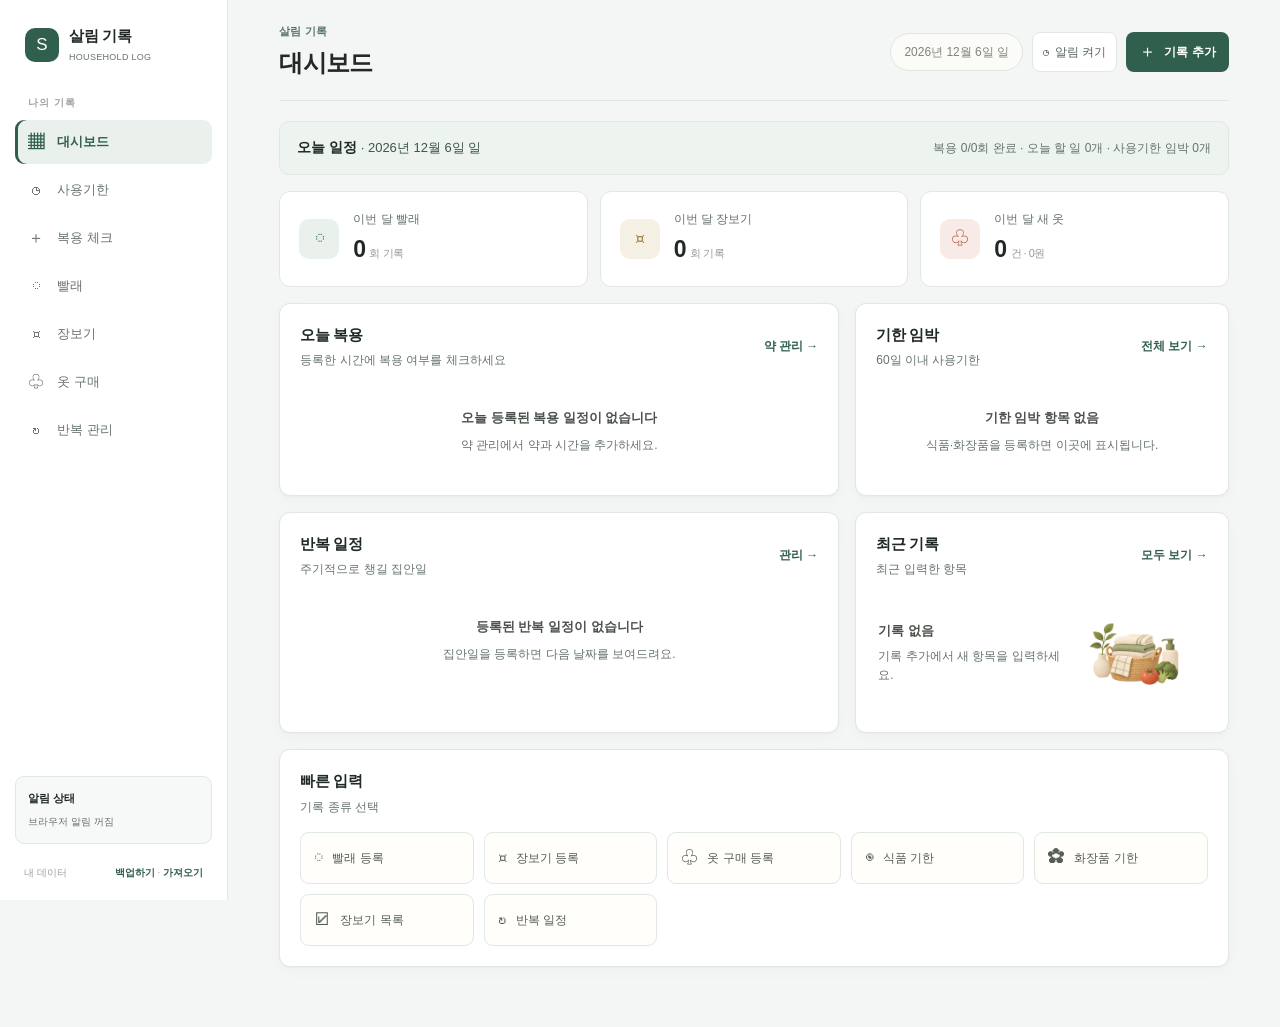
==== commit be32dfcf: "Add button to remove checked shopping items without logging them Checked items can be removed from t" ====
--- a/index.html
+++ b/index.html
@@ -2,54 +2,1936 @@
 <html lang="ko">
 <head>
   <meta charset="utf-8">
-  <meta name="viewport" content="width=device-width,initial-scale=1">
-  <meta name="theme-color" content="#faf8f2">
-  <meta name="description" content="빨래 남은 시간, 내가 체크한 복용 시각, 이번 주 지출을 짧게 확인하는 오늘 살림">
-  <title>오늘 살림</title>
-  <link rel="stylesheet" href="styles.css?v=20261121-restore-1">
-  <script src="core.js?v=20261120-quick-care-1" defer></script>
-  <script src="care-core.js?v=20261120-quick-care-1" defer></script>
-  <script src="app.js?v=20261121-restore-1" defer></script>
+  <meta name="viewport" content="width=device-width, initial-scale=1">
+  <meta name="theme-color" content="#f5f3ed">
+  <meta name="description" content="빨래, 장보기, 반복 집안일, 복용 일정과 식품·화장품 사용기한을 관리하는 생활 기록 앱">
+  <title>살림 기록</title>
+  <style>
+    :root {
+      color-scheme: light;
+      --bg: #f3f5f4;
+      --paper: #ffffff;
+      --paper-2: #f7f8f7;
+      --ink: #222a27;
+      --muted: #69766f;
+      --line: #dce3df;
+      --green: #2f6652;
+      --green-2: #56796a;
+      --green-pale: #e8f0ec;
+      --coral: #b9614b;
+      --coral-pale: #f8eae6;
+      --gold: #99722e;
+      --gold-pale: #f4f0e4;
+      --shadow: 0 1px 3px rgba(30, 47, 38, .05), 0 4px 14px rgba(30, 47, 38, .025);
+      --radius: 12px;
+      font-family: -apple-system, BlinkMacSystemFont, "Apple SD Gothic Neo", "Noto Sans KR", "Malgun Gothic", sans-serif;
+    }
+    * { box-sizing: border-box; }
+    body { margin: 0; min-width: 320px; background: var(--bg); color: var(--ink); }
+    button, input, select, textarea { font: inherit; }
+    button { cursor: pointer; }
+    .app-shell { min-height: 100vh; }
+    .sidebar {
+      position: fixed; inset: 0 auto 0 0; z-index: 5; display: flex; flex-direction: column;
+      width: 220px; padding: 24px 14px 16px; background: var(--paper); border-right: 1px solid var(--line);
+    }
+    .brand { display: flex; align-items: center; gap: 10px; padding: 0 10px; margin: 0 0 34px; }
+    .brand-mark { display: grid; place-items: center; width: 34px; height: 34px; border-radius: 9px; background: var(--green); color: #fff; font-size: 17px; }
+    .brand-name { font-size: 15px; font-weight: 750; letter-spacing: -.4px; }
+    .brand-sub { margin-top: 3px; font-size: 9px; color: var(--muted); letter-spacing: .3px; }
+    .nav-label { padding: 0 13px; margin: 0 0 10px; color: #a1a59e; font-size: 10px; font-weight: 700; letter-spacing: 1.1px; }
+    .nav-list { display: grid; gap: 5px; }
+    .nav-item { width: 100%; display: flex; align-items: center; gap: 12px; padding: 10px 12px; border: 0; border-radius: 8px; background: transparent; color: #68746d; text-align: left; font-size: 12px; transition: background .15s, color .15s; }
+    .nav-item:hover { background: #f5f5ef; color: var(--ink); }
+    .nav-item.active { background: var(--green-pale); color: var(--green); font-weight: 700; box-shadow: inset 2px 0 var(--green); }
+    .nav-icon { width: 18px; font-size: 16px; text-align: center; }
+    .nav-count { margin-left: auto; color: #9da39a; font-size: 11px; }
+    .side-spacer { flex: 1; }
+    .side-note { padding: 13px 12px; border-radius: 9px; background: var(--paper-2); border: 1px solid var(--line); }
+    .side-note-title { margin-bottom: 7px; font-size: 11px; font-weight: 700; }
+    .side-note p { margin: 0; color: var(--muted); font-size: 10px; line-height: 1.65; }
+    .side-tools { display: flex; justify-content: space-between; align-items: center; padding: 18px 9px 0; color: #9a9e97; font-size: 10px; }
+    .text-button { border: 0; padding: 3px 0; background: transparent; color: var(--green); font-size: 10px; font-weight: 700; }
+    .main { max-width: 1480px; min-height: 100vh; margin-left: 220px; padding: 0 42px 56px; }
+    .topbar { display: flex; justify-content: space-between; align-items: center; padding: 25px 0 22px; }
+    .eyebrow { color: var(--green-2); font-size: 10px; font-weight: 700; letter-spacing: .3px; }
+    h1 { margin: 5px 0 0; font-size: 21px; letter-spacing: -.55px; font-weight: 750; }
+    .top-actions { display: flex; align-items: center; gap: 9px; }
+    .date-chip { padding: 9px 13px; border: 1px solid var(--line); border-radius: 99px; color: #7e857c; background: rgba(255,254,250,.65); font-size: 11px; }
+    .primary-button { display: inline-flex; align-items: center; justify-content: center; gap: 8px; min-height: 38px; padding: 0 13px; border: 0; border-radius: 8px; background: var(--green); color: #fff; font-size: 11px; font-weight: 700; box-shadow: none; transition: background .15s; }
+    .primary-button:hover { transform: translateY(-1px); background: #344a3b; }
+    .plus { font-size: 17px; line-height: 1; font-weight: 400; }
+    .dashboard { display: block; }
+    .stat-grid { display: grid; grid-template-columns: repeat(3, 1fr); gap: 14px; margin: 19px 0; }
+    .stat-card { display: flex; align-items: center; min-height: 82px; padding: 14px 16px; border: 1px solid var(--line); border-radius: 10px; background: var(--paper); box-shadow: var(--shadow); }
+    .stat-icon { display: grid; place-items: center; flex: 0 0 36px; width: 36px; height: 36px; margin-right: 12px; border-radius: 9px; background: var(--green-pale); color: var(--green); font-size: 16px; }
+    .stat-card:nth-child(2) .stat-icon { background: var(--gold-pale); color: var(--gold); }
+    .stat-card:nth-child(3) .stat-icon { background: var(--coral-pale); color: var(--coral); }
+    .stat-label { color: var(--muted); font-size: 10px; }
+    .stat-value { margin-top: 5px; font-size: 19px; font-weight: 750; letter-spacing: -.5px; }
+    .stat-value small { margin-left: 4px; color: #969c93; font-size: 10px; font-weight: 500; }
+    .content-grid { display: grid; grid-template-columns: minmax(0, 1.5fr) minmax(265px, .9fr); gap: 17px; }
+    .panel { min-width: 0; padding: 18px 18px; border: 1px solid var(--line); border-radius: 11px; background: var(--paper); box-shadow: var(--shadow); }
+    .panel-heading { display: flex; justify-content: space-between; align-items: flex-start; margin-bottom: 17px; }
+    .panel-title { margin: 0; font-size: 14px; font-weight: 750; letter-spacing: -.35px; }
+    .panel-caption { margin: 5px 0 0; color: var(--muted); font-size: 10px; }
+    .link-button { border: 0; background: transparent; color: var(--green); font-size: 10px; font-weight: 700; }
+    .alert-list { display: grid; gap: 9px; }
+    .alert-row { display: flex; align-items: center; min-height: 61px; padding: 10px 12px; border-radius: 12px; background: #faf9f4; }
+    .alert-row.urgent { background: #fbf0eb; }
+    .alert-symbol { display: grid; place-items: center; flex: 0 0 36px; width: 36px; height: 36px; margin-right: 11px; border-radius: 12px; background: #eff1eb; font-size: 15px; }
+    .alert-row.urgent .alert-symbol { background: #f5ded5; }
+    .alert-meta { min-width: 0; flex: 1; }
+    .alert-name { overflow: hidden; color: #3b413b; font-size: 11px; font-weight: 700; text-overflow: ellipsis; white-space: nowrap; }
+    .alert-date { margin-top: 4px; color: var(--muted); font-size: 9px; }
+    .deadline { flex: 0 0 auto; margin-left: 9px; padding: 6px 8px; border-radius: 8px; background: var(--green-pale); color: var(--green); font-size: 9px; font-weight: 750; white-space: nowrap; }
+    .deadline.urgent { background: #f4ddd4; color: #a25740; }
+    .deadline.past { background: #eeeae5; color: #7b7069; }
+    .empty-state { display: grid; justify-items: center; gap: 8px; padding: 23px 12px 20px; color: var(--muted); text-align: center; }
+    .empty-state strong { color: #4b514b; font-size: 11px; }
+    .empty-state span { font-size: 10px; line-height: 1.6; }
+    .activity-empty { grid-template-columns: minmax(0,1fr) 128px; align-items: center; justify-items: stretch; gap: 14px; min-height: 118px; padding: 6px 6px 6px 2px; text-align: left; }
+    .activity-empty-copy { display: grid; gap: 7px; }
+    .activity-empty img { display: block; width: 128px; max-width: 100%; height: auto; object-fit: contain; }
+    .activity-list { display: grid; }
+    .activity-row { display: flex; align-items: center; min-height: 58px; border-top: 1px solid #f0efe8; }
+    .activity-row:first-child { border-top: 0; }
+    /* 대시보드 목록 항목은 누르면 수정 창이 열림 */
+    .alert-row[data-edit], .activity-row[data-edit] { cursor: pointer; }
+    .alert-row[data-edit]:hover { filter: brightness(.97); }
+    [data-edit]:focus-visible { outline: 3px solid var(--green); outline-offset: 2px; border-radius: 9px; }
+    .activity-icon { display: grid; place-items: center; flex: 0 0 34px; width: 34px; height: 34px; margin-right: 11px; border-radius: 11px; background: #f1f2ec; font-size: 14px; }
+    .activity-main { min-width: 0; flex: 1; }
+    .activity-name { overflow: hidden; font-size: 11px; font-weight: 700; text-overflow: ellipsis; white-space: nowrap; }
+    .activity-sub { margin-top: 4px; color: var(--muted); font-size: 9px; }
+    .activity-kind { margin-left: 8px; color: #92988f; font-size: 9px; white-space: nowrap; }
+    .quick-panel { margin-top: 17px; padding: 18px 21px; }
+    .quick-actions { display: grid; grid-template-columns: repeat(5, 1fr); gap: 9px; }
+    .quick-action { display: flex; align-items: center; gap: 9px; min-height: 48px; padding: 8px 11px; border: 1px solid var(--line); border-radius: 12px; background: #fffefa; color: #565d55; text-align: left; font-size: 10px; transition: border .15s, background .15s; }
+    .quick-action:hover { border-color: #bcc9bc; background: #f8faf6; }
+    .quick-action span:first-child { font-size: 16px; }
+    .list-section { display: none; }
+    .list-section.visible { display: block; }
+    .list-toolbar { display: flex; justify-content: space-between; align-items: center; gap: 12px; margin: 18px 0 13px; }
+    .search-wrap { position: relative; flex: 1; max-width: 350px; }
+    .search-wrap span { position: absolute; top: 50%; left: 12px; color: #a2a69f; transform: translateY(-50%); }
+    .search-input { width: 100%; height: 39px; padding: 0 12px 0 34px; border: 1px solid var(--line); border-radius: 10px; outline: none; background: var(--paper); color: var(--ink); font-size: 11px; }
+    .search-input:focus { border-color: #9cab9c; box-shadow: 0 0 0 3px rgba(65,91,73,.08); }
+    .sort-select { height: 39px; padding: 0 11px; border: 1px solid var(--line); border-radius: 10px; background: var(--paper); color: #777e76; font-size: 10px; }
+    .record-list { display: grid; gap: 9px; }
+    .expiry-group-title { margin: 4px 2px 0; color: var(--muted); font-size: 11px; font-weight: 750; }
+    .expiry-group-title:not(:first-child) { margin-top: 10px; }
+    .record-card { display: flex; align-items: center; gap: 11px; padding: 12px 13px; border: 1px solid var(--line); border-radius: 9px; background: var(--paper); box-shadow: var(--shadow); }
+    .record-icon { display: grid; place-items: center; flex: 0 0 41px; height: 41px; border-radius: 13px; background: var(--green-pale); font-size: 18px; }
+    .record-copy { min-width: 0; flex: 1; }
+    .record-title { overflow: hidden; font-size: 12px; font-weight: 700; text-overflow: ellipsis; white-space: nowrap; }
+    .record-detail { display: flex; flex-wrap: wrap; gap: 7px; margin-top: 5px; color: var(--muted); font-size: 9px; }
+    /* 긴 메모는 두 줄까지만 보여주고, 전체 내용은 마우스를 올리면 볼 수 있게 함 */
+    .record-note { max-width: 100%; min-width: 0; display: -webkit-box; -webkit-line-clamp: 2; -webkit-box-orient: vertical; overflow: hidden; overflow-wrap: anywhere; }
+    .record-note.expanded { display: block; -webkit-line-clamp: unset; overflow: visible; }
+    .note-toggle { min-height: 24px; padding: 0 4px; border: 0; background: none; color: var(--green); font-size: 9px; font-weight: 700; text-decoration: underline; text-underline-offset: 2px; }
+    .note-toggle:focus-visible { outline: 2px solid var(--green); outline-offset: 2px; border-radius: 4px; }
+    .record-right { flex: 0 0 auto; display: flex; align-items: center; gap: 12px; }
+    .record-deadline { color: var(--green); font-size: 10px; font-weight: 750; text-align: right; }
+    .record-deadline small { display: block; margin-bottom: 3px; color: #9ba097; font-size: 8px; font-weight: 500; }
+    .delete-button, .edit-button { display: grid; place-items: center; width: 28px; height: 28px; border: 0; border-radius: 7px; background: transparent; color: #77827b; font-size: 13px; }
+    .delete-button:hover { background: #f7e9e4; color: #a25740; }
+    .edit-button:hover { background: var(--green-pale); color: var(--green); }
+    .storage-note { margin-top: 23px; color: #9a9e96; font-size: 9px; text-align: center; }
+    .storage-note button { color: var(--green); font-size: inherit; }
+    .modal-backdrop { position: fixed; inset: 0; z-index: 20; display: none; align-items: center; justify-content: center; padding: 20px; background: rgba(30,37,31,.38); backdrop-filter: blur(3px); }
+    .modal-backdrop.open { display: flex; }
+    .modal { width: min(100%, 520px); max-height: min(88vh, 760px); overflow: auto; border-radius: 20px; background: var(--paper); box-shadow: 0 24px 70px rgba(20,30,22,.23); }
+    .modal-head { display: flex; justify-content: space-between; align-items: flex-start; padding: 23px 25px 16px; border-bottom: 1px solid var(--line); }
+    .modal-head h2 { margin: 0; font-size: 17px; letter-spacing: -.5px; }
+    .modal-head p { margin: 6px 0 0; color: var(--muted); font-size: 10px; }
+    .close-button { display: grid; place-items: center; width: 31px; height: 31px; border: 0; border-radius: 9px; background: #f3f2ec; color: #747b73; font-size: 18px; }
+    .type-tabs { display: grid; grid-template-columns: repeat(5,1fr); gap: 6px; padding: 15px 23px 0; }
+    .type-tab { min-height: 49px; padding: 6px 3px; border: 1px solid var(--line); border-radius: 10px; background: #fff; color: #8a9088; font-size: 9px; }
+    .type-tab span { display: block; margin-bottom: 3px; font-size: 15px; }
+    .type-tab.active { border-color: #b7c4b7; background: #eff3ed; color: var(--green); font-weight: 750; }
+    .form-body { padding: 19px 25px 8px; }
+    .form-grid { display: grid; grid-template-columns: 1fr 1fr; gap: 13px 12px; }
+    .field { min-width: 0; }
+    .field.full { grid-column: 1 / -1; }
+    .field label { display: block; margin: 0 0 6px; color: #5e655d; font-size: 10px; font-weight: 700; }
+    .field .hint { margin-left: 4px; color: #a0a59d; font-size: 9px; font-weight: 400; }
+    .field input, .field select, .field textarea { width: 100%; min-height: 39px; padding: 9px 10px; border: 1px solid var(--line); border-radius: 9px; outline: none; background: #fff; color: #333a34; font-size: 11px; }
+    .field textarea { min-height: 67px; resize: vertical; }
+    .field input:focus, .field select:focus, .field textarea:focus { border-color: #9cab9c; box-shadow: 0 0 0 3px rgba(65,91,73,.08); }
+    .calc-preview { display: flex; align-items: center; gap: 10px; margin-top: 14px; padding: 11px 12px; border-radius: 11px; background: #f0f3ed; color: var(--green); font-size: 10px; line-height: 1.55; }
+    .calc-preview b { font-size: 12px; }
+    .form-footer { display: flex; justify-content: flex-end; gap: 8px; padding: 13px 25px 22px; }
+    .secondary-button { min-height: 39px; padding: 0 14px; border: 1px solid var(--line); border-radius: 10px; background: transparent; color: #70776e; font-size: 11px; }
+    .toast { position: fixed; z-index: 30; bottom: 25px; left: 50%; padding: 11px 16px; border-radius: 11px; background: #29362c; color: #fff; font-size: 11px; box-shadow: 0 8px 24px rgba(0,0,0,.2); opacity: 0; pointer-events: none; transform: translate(-50%, 10px); transition: all .2s; }
+    .toast.show { opacity: 1; transform: translate(-50%, 0); }
+    #importFile { display: none; }
+    .notification-button { display: inline-flex; align-items: center; gap: 6px; min-height: 36px; padding: 0 10px; border: 1px solid var(--line); border-radius: 8px; background: var(--paper); color: #59665f; font-size: 10px; }
+    .notification-button.enabled { border-color: #c5d8cd; background: #edf4f0; color: var(--green); }
+    .dashboard-summary { display: flex; align-items: center; justify-content: space-between; gap: 12px; margin: 0 0 14px; padding: 12px 15px; border: 1px solid var(--line); border-radius: 9px; background: var(--paper); color: #59665f; font-size: 11px; }
+    .dashboard-summary strong { color: var(--ink); }
+    .dashboard-summary small { color: var(--muted); font-size: 10px; }
+    .med-panel { margin-bottom: 14px; }
+    .med-dose-list { display: grid; gap: 7px; }
+    .med-dose-row { display: flex; align-items: center; gap: 10px; min-height: 49px; padding: 8px 10px; border: 1px solid #e7ebe8; border-radius: 8px; background: #fbfcfb; }
+    .med-dose-time { flex: 0 0 45px; color: #4c5d54; font-size: 11px; font-weight: 700; }
+    .med-dose-copy { min-width: 0; flex: 1; }
+    .med-dose-name { overflow: hidden; color: #2c3731; font-size: 11px; font-weight: 700; text-overflow: ellipsis; white-space: nowrap; }
+    .med-dose-meta { margin-top: 3px; color: var(--muted); font-size: 9px; }
+    .dose-status { padding: 4px 7px; border-radius: 6px; background: #f4eee1; color: #876b31; font-size: 9px; font-weight: 700; white-space: nowrap; }
+    .dose-status.done { background: #e6f0eb; color: var(--green); }
+    .dose-status.late { background: #f8eae6; color: #a34f3c; }
+    .dose-button { min-width: 72px; min-height: 30px; padding: 0 9px; border: 1px solid #cbd8d0; border-radius: 7px; background: #fff; color: var(--green); font-size: 9px; font-weight: 700; }
+    .dose-button.done { border-color: #d8e4dd; background: #eaf2ed; }
+    .med-list { display: grid; gap: 8px; }
+    .med-card { display: flex; align-items: center; gap: 12px; padding: 12px 13px; border: 1px solid var(--line); border-radius: 9px; background: var(--paper); }
+    .med-card-main { min-width: 0; flex: 1; }
+    .med-card-name { font-size: 12px; font-weight: 700; }
+    .med-card-info { margin-top: 4px; color: var(--muted); font-size: 9px; line-height: 1.6; }
+    .med-today { color: var(--green); font-weight: 700; }
+    .med-today.done { color: var(--muted); }
+    .med-card-actions { display: flex; gap: 3px; }
+    .med-time-row { display: flex; align-items: center; gap: 7px; margin-bottom: 7px; }
+    .med-time-row input { flex: 1; }
+    .remove-time { width: 30px; height: 30px; border: 1px solid var(--line); border-radius: 7px; background: #fff; color: #68746d; }
+    .day-picker { display: flex; flex-wrap: wrap; gap: 5px; }
+    .day-option { position: relative; }
+    .day-option input { position: absolute; opacity: 0; }
+    .day-option span { display: grid; place-items: center; width: 34px; height: 31px; border: 1px solid var(--line); border-radius: 7px; color: #758079; font-size: 9px; cursor: pointer; }
+    .day-option input:checked + span { border-color: #b7cbbf; background: #eaf2ed; color: var(--green); font-weight: 700; }
+    /* 요일 체크박스는 투명하게 숨겨져 있어서, 키보드 포커스는 눈에 보이는 요일 칩에 링으로 표시 */
+    .day-option input:focus-visible + span { outline: 3px solid var(--green); outline-offset: 2px; }
+    .photo-preview { display: flex; align-items: center; gap: 9px; margin-top: 8px; color: var(--muted); font-size: 9px; }
+    .photo-preview img { width: 58px; height: 58px; border: 1px solid var(--line); border-radius: 7px; object-fit: cover; }
+    .record-photo { display: grid; place-items: center; flex: 0 0 42px; width: 42px; height: 42px; overflow: hidden; border: 0; border-radius: 8px; background: #f0f3f1; color: var(--green); font-size: 17px; }
+    .record-photo img { width: 100%; height: 100%; object-fit: cover; }
+    .photo-viewer { position: fixed; inset: 0; z-index: 40; display: none; align-items: center; justify-content: center; padding: 24px; background: rgba(15,22,18,.85); }
+    .photo-viewer.open { display: flex; }
+    .photo-viewer img { max-width: min(92vw, 900px); max-height: 86vh; border-radius: 8px; object-fit: contain; }
+    .photo-viewer button { position: absolute; top: 20px; right: 22px; width: 38px; height: 38px; border: 1px solid rgba(255,255,255,.35); border-radius: 8px; background: rgba(255,255,255,.1); color: #fff; font-size: 22px; }
+    .med-disclaimer { margin: 9px 0 0; color: var(--muted); font-size: 9px; line-height: 1.6; }
+    .med-section { display: none; }
+    .med-section.visible { display: block; }
+    .med-layout { display: grid; grid-template-columns: minmax(0,1fr) minmax(0,1fr); gap: 13px; }
+    @media (max-width: 1080px) {
+      .main { padding-right: 28px; padding-left: 28px; }
+      .content-grid { grid-template-columns: minmax(0, 1.3fr) minmax(235px, .9fr); }
+      .quick-actions { grid-template-columns: repeat(3, 1fr); }
+      .med-layout { grid-template-columns: 1fr; }
+    }
+    @media (max-width: 820px) {
+      .sidebar { inset: auto 0 0; width: 100%; height: 67px; padding: 6px 10px max(6px, env(safe-area-inset-bottom)); border-top: 1px solid var(--line); border-right: 0; }
+      .brand, .nav-label, .side-spacer, .side-note, .side-tools { display: none; }
+      .nav-list { display: flex; justify-content: space-around; gap: 1px; width: 100%; }
+      .nav-item { flex: 1; display: flex; flex-direction: column; justify-content: center; gap: 3px; min-width: 0; padding: 5px 2px; border-radius: 7px; text-align: center; font-size: 7px; }
+      .nav-item.active { box-shadow: inset 0 2px var(--green); }
+      .nav-icon { width: auto; font-size: 16px; }
+      .nav-count { display: none; }
+      .main { margin-left: 0; padding: 0 22px 88px; }
+      .topbar { padding-top: 21px; }
+    }
+    @media (max-width: 640px) {
+      .main { padding-right: 15px; padding-left: 15px; }
+      .topbar { align-items: flex-start; padding-bottom: 18px; }
+      h1 { font-size: 20px; }
+      .date-chip { display: none; }
+      .primary-button { min-height: 38px; padding: 0 12px; font-size: 10px; }
+      .notification-button { width: 37px; min-width: 37px; justify-content: center; padding: 0; overflow: hidden; white-space: nowrap; font-size: 0; }
+      .notification-button span { font-size: 14px; }
+      .stat-grid { gap: 8px; margin: 12px 0; }
+      .stat-card { display: flex; min-height: 82px; padding: 11px 8px; border-radius: 10px; }
+      .stat-icon { flex-basis: 29px; width: 29px; height: 29px; margin: 0 7px 0 0; border-radius: 8px; font-size: 14px; }
+      .stat-label { font-size: 8px; }
+      .stat-value { font-size: 16px; }
+      .stat-value small { font-size: 8px; }
+      .content-grid { grid-template-columns: 1fr; gap: 11px; }
+      .panel { padding: 15px 13px; border-radius: 10px; }
+      .panel-title { font-size: 13px; }
+      .activity-empty { grid-template-columns: minmax(0,1fr) 104px; min-height: 104px; gap: 6px; padding-right: 2px; }
+      .activity-empty img { width: 104px; }
+      .quick-panel { margin-top: 11px; padding: 15px; }
+      .quick-actions { grid-template-columns: repeat(2, 1fr); }
+      .quick-action { min-height: 43px; padding: 7px 9px; font-size: 9px; }
+      .list-toolbar { align-items: stretch; }
+      .sort-select { max-width: 100px; }
+      .record-card { gap: 9px; padding: 11px; }
+      .record-right { gap: 5px; }
+      .record-deadline { font-size: 9px; }
+      .record-icon { flex-basis: 35px; height: 35px; font-size: 15px; }
+      .modal-backdrop { padding: 10px; align-items: flex-end; }
+      .modal { max-height: 92vh; border-radius: 19px 19px 12px 12px; }
+      .modal-head { padding: 18px 18px 13px; }
+      .type-tabs { padding: 12px 14px 0; gap: 4px; }
+      .type-tab { font-size: 8px; }
+      .form-body { padding: 17px 18px 5px; }
+      .form-footer { padding: 11px 18px 18px; }
+    }
+    @media (max-width: 380px) {
+      .stat-card { padding: 10px 8px; }
+      .stat-label { letter-spacing: -.2px; }
+      .type-tab { font-size: 7px; }
+    }
+    /* Final layout pass: give the dashboard a clear reading order and roomier controls. */
+    :root {
+      --bg: #f4f6f5;
+      --paper-2: #f7f9f8;
+      --ink: #202925;
+      --muted: #66736c;
+      --line: #e1e7e3;
+      --green: #315f4e;
+      --green-2: #58766a;
+      --green-pale: #eaf1ed;
+      --shadow: 0 1px 2px rgba(27, 43, 34, .035), 0 5px 16px rgba(27, 43, 34, .025);
+    }
+    body { line-height: 1.5; }
+    /* 키보드 포커스 링: 흰색·크림 배경에서도 3:1 이상 보이도록 색을 진하게 */
+    button:focus-visible, input:focus-visible, select:focus-visible, textarea:focus-visible { outline: 3px solid var(--green); outline-offset: 2px; }
+    @media (prefers-reduced-motion: reduce) { *, *::before, *::after { transition-duration: 0.01ms !important; animation-duration: 0.01ms !important; scroll-behavior: auto !important; } }
+    .sidebar { width: 228px; padding: 25px 15px 17px; }
+    .brand { margin-bottom: 31px; }
+    .brand-mark { border-radius: 10px; }
+    .nav-list { gap: 4px; }
+    .nav-item { min-height: 42px; padding: 10px 12px; border-radius: 9px; font-size: 13px; }
+    .nav-item.active { box-shadow: inset 3px 0 var(--green); }
+    .main { max-width: 1420px; margin-left: 228px; padding: 0 clamp(26px, 4vw, 58px) 60px; }
+    .topbar { min-height: 96px; padding: 23px 0 19px; margin-bottom: 20px; border-bottom: 1px solid var(--line); }
+    .eyebrow { font-size: 11px; letter-spacing: .15px; }
+    h1 { font-size: 24px; letter-spacing: -.65px; }
+    .date-chip { font-size: 12px; }
+    .primary-button, .notification-button { min-height: 40px; font-size: 12px; }
+    .dashboard {
+      display: grid;
+      grid-template-columns: minmax(0, 1.35fr) minmax(290px, .9fr);
+      grid-template-areas: "summary summary" "stats stats" "med alerts" "routine recent" "quick quick";
+      gap: 16px;
+    }
+    .dashboard-summary { grid-area: summary; min-height: 54px; margin: 0; padding: 13px 17px; border-radius: 10px; background: #edf3ef; color: #40564b; font-size: 13px; }
+    .dashboard-summary strong { font-size: 14px; }
+    .dashboard-summary small { font-size: 12px; }
+    .stat-grid { grid-area: stats; gap: 12px; margin: 0; }
+    .stat-card { min-height: 96px; padding: 17px 19px; border-radius: 11px; box-shadow: none; }
+    .stat-icon { flex-basis: 40px; width: 40px; height: 40px; margin-right: 14px; border-radius: 10px; font-size: 18px; }
+    .stat-label { font-size: 12px; }
+    .stat-value { margin-top: 4px; font-size: 23px; }
+    .stat-value small { font-size: 11px; }
+    .dashboard .content-grid { display: contents; }
+    .dashboard .med-panel { grid-area: med; min-height: 100%; margin: 0; }
+    .dashboard .routine-preview-panel { grid-area: routine; margin: 0; }
+    .dashboard .content-grid > .panel:first-child { grid-area: alerts; }
+    .dashboard .content-grid > .panel:nth-child(2) { grid-area: recent; }
+    .panel { padding: 20px; border-radius: 11px; box-shadow: var(--shadow); }
+    .panel-heading { align-items: center; margin-bottom: 16px; }
+    .panel-title { font-size: 15px; }
+    .panel-caption { font-size: 12px; }
+    .link-button { padding: 7px 0 7px 8px; font-size: 12px; }
+    .alert-list { gap: 8px; }
+    .alert-row { min-height: 64px; padding: 10px 11px; border-radius: 9px; background: #f7f9f7; }
+    .alert-row.urgent { background: #fbf2ef; }
+    .alert-symbol, .activity-icon { border-radius: 9px; }
+    .alert-name, .activity-name { font-size: 12px; }
+    .alert-date, .activity-sub, .activity-kind { font-size: 11px; }
+    .deadline { font-size: 10px; }
+    .activity-row { min-height: 62px; border-color: #edf0ee; }
+    .empty-state strong { font-size: 13px; }
+    .empty-state span { font-size: 12px; }
+    .med-dose-list { gap: 8px; }
+    .med-dose-row { min-height: 57px; padding: 9px 10px; border-radius: 9px; background: #fafcfb; }
+    .med-dose-time { flex-basis: 48px; font-size: 12px; }
+    .med-dose-name { font-size: 12px; }
+    .med-dose-meta { font-size: 11px; }
+    .dose-status { padding: 5px 8px; font-size: 10px; }
+    .dose-button { min-height: 34px; font-size: 11px; }
+    .quick-panel { grid-area: quick; margin: 0; padding: 20px; }
+    .quick-actions { gap: 10px; }
+    .quick-action { min-height: 52px; padding: 10px 13px; border-radius: 9px; font-size: 12px; }
+    .quick-action span:first-child { font-size: 17px; }
+    .list-section, .med-section { padding-top: 3px; }
+    .list-toolbar { margin: 15px 0; }
+    .search-input, .sort-select { height: 42px; font-size: 12px; }
+    .record-card { min-height: 68px; padding: 13px 15px; border-radius: 10px; }
+    .record-title { font-size: 13px; }
+    .record-detail { font-size: 11px; }
+    .record-deadline { font-size: 11px; }
+    .record-deadline small { font-size: 10px; }
+    .storage-note { font-size: 11px; }
+    .field label { font-size: 12px; }
+    .field input, .field select, .field textarea { font-size: 13px; }
+    .char-count { display: block; margin-top: 5px; color: #8b948d; font-size: 11px; text-align: right; font-variant-numeric: tabular-nums; }
+    .type-tab { font-size: 10px; }
+    .med-card-name { font-size: 13px; }
+    .med-card-info, .med-disclaimer { font-size: 11px; }
+    .routine-preview-list, .routine-list, .shopping-items { display: grid; gap: 8px; }
+    .routine-section { display: none; }
+    .routine-section.visible { display: block; }
+    .routine-preview-row, .routine-row, .shopping-item { display: flex; align-items: center; gap: 10px; min-width: 0; padding: 10px 11px; border: 1px solid var(--line); border-radius: 9px; background: #fbfcfb; }
+    .routine-preview-copy, .routine-copy { min-width: 0; flex: 1; }
+    .routine-preview-name, .routine-name { overflow: hidden; font-size: 12px; font-weight: 700; text-overflow: ellipsis; white-space: nowrap; }
+    .routine-preview-date, .routine-meta { margin-top: 3px; color: var(--muted); font-size: 11px; }
+    .routine-due { flex: 0 0 auto; padding: 5px 8px; border-radius: 7px; background: var(--green-pale); color: var(--green); font-size: 10px; font-weight: 700; white-space: nowrap; }
+    .routine-due.urgent { background: var(--gold-pale); color: var(--gold); }
+    .routine-due.overdue { background: var(--coral-pale); color: var(--coral); }
+    .routine-row { min-height: 72px; padding: 12px; }
+    .routine-row .routine-name { font-size: 13px; }
+    .routine-actions { display: flex; flex: 0 0 auto; gap: 6px; }
+    .routine-done { min-height: 34px; padding: 0 10px; border: 1px solid #ccd9d1; border-radius: 8px; background: #fff; color: var(--green); font-size: 11px; font-weight: 700; }
+    .routine-delete { width: 34px; height: 34px; border: 0; border-radius: 8px; background: transparent; color: #737d76; font-size: 17px; }
+    .routine-form-panel { margin-bottom: 14px; }
+    .routine-form-heading { display: flex; justify-content: space-between; align-items: flex-start; gap: 10px; margin-bottom: 14px; }
+    .routine-form { display: grid; grid-template-columns: minmax(0, 1.2fr) minmax(150px, .8fr) minmax(145px, .8fr) auto; align-items: end; gap: 11px; }
+    .routine-form .field input, .routine-form .field select { min-height: 42px; }
+    .routine-list-panel { margin-top: 14px; }
+    .calendar-note { margin: 12px 2px; color: var(--muted); font-size: 11px; line-height: 1.6; }
+    .list-more { margin: 2px 0 0; padding: 2px 2px 0; color: var(--muted); font-size: 12px; line-height: 1.5; }
+    .shopping-list-panel { display: none; margin: 0 0 14px; }
+    .shopping-list-panel.visible { display: block; }
+    .shopping-count { padding: 5px 9px; border-radius: 99px; background: var(--green-pale); color: var(--green); font-size: 11px; font-weight: 700; }
+    .shopping-entry { display: flex; gap: 8px; margin-bottom: 12px; }
+    .shopping-entry input { min-width: 0; flex: 1; height: 42px; padding: 0 12px; border: 1px solid var(--line); border-radius: 9px; outline: none; background: #fff; font-size: 13px; }
+    .shopping-items { gap: 6px; }
+    .shopping-item { min-height: 46px; padding: 8px 10px; }
+    .shopping-item input { width: 17px; height: 17px; accent-color: var(--green); }
+    .shopping-item-name { min-width: 0; flex: 1; font-size: 13px; cursor: pointer; overflow-wrap: anywhere; }
+    .shopping-item.checked .shopping-item-name { color: #8a948e; text-decoration: line-through; }
+    .shopping-remove { width: 30px; height: 30px; border: 0; border-radius: 7px; background: transparent; color: #78827b; font-size: 16px; }
+    .shopping-list-footer { display: flex; align-items: center; justify-content: space-between; gap: 10px; margin-top: 12px; padding-top: 12px; border-top: 1px solid var(--line); color: var(--muted); font-size: 11px; }
+    .shopping-list-footer .secondary-button { min-height: 35px; font-size: 11px; }
+    .shopping-footer-info { display: flex; align-items: center; gap: 10px; min-width: 0; flex-wrap: wrap; }
+    .shopping-list-footer button:disabled { opacity: .48; cursor: not-allowed; }
+    .filter-chips { display: flex; flex-wrap: wrap; gap: 7px; margin: 15px 0 0; }
+    .filter-chips[hidden] { display: none; }
+    .filter-chip { min-height: 34px; padding: 0 13px; border: 1px solid var(--line); border-radius: 99px; background: var(--paper); color: #6b766f; font-size: 12px; font-weight: 600; }
+    .filter-chip.active { border-color: #b7cbbf; background: var(--green-pale); color: var(--green); font-weight: 750; }
+    .confirm-backdrop { z-index: 25; }
+    .confirm-modal { width: min(100%, 400px); }
+    .confirm-body { padding: 23px 25px 6px; }
+    .confirm-body h2 { margin: 0; font-size: 17px; letter-spacing: -.5px; }
+    .confirm-body p { margin: 8px 0 0; color: var(--muted); font-size: 13px; line-height: 1.6; }
+    .danger-button { min-height: 39px; padding: 0 14px; border: 0; border-radius: 10px; background: var(--coral); color: #fff; font-size: 12px; font-weight: 700; }
+    .danger-button:hover { background: #a25740; }
+    .toast.has-action { pointer-events: auto; display: flex; align-items: center; gap: 12px; }
+    .toast-action { border: 0; padding: 0; background: transparent; color: #cfe5d9; font-size: 11px; font-weight: 750; text-decoration: underline; }
+    @media (max-width: 640px) {
+      .filter-chip { min-height: 32px; padding: 0 11px; font-size: 11px; }
+    }
+    @media (max-width: 1080px) {
+      .main { padding-right: 28px; padding-left: 28px; }
+      .dashboard { grid-template-columns: minmax(0, 1.2fr) minmax(265px, .9fr); }
+    }
+    @media (max-width: 820px) {
+      .sidebar { inset: auto 0 0; display: block; width: 100%; height: 72px; overflow-x: auto; overflow-y: hidden; padding: 5px 8px max(5px, env(safe-area-inset-bottom)); }
+      .nav-list { display: flex; justify-content: flex-start; gap: 2px; width: max-content; min-width: 100%; }
+      .nav-item { flex: 0 0 64px; min-width: 64px; min-height: 60px; gap: 2px; padding: 5px 3px; font-size: 11px; }
+      .nav-item.active { box-shadow: inset 0 3px var(--green); }
+      .nav-icon { font-size: 17px; }
+      .main { margin-left: 0; padding: 0 24px 98px; }
+      .topbar { min-height: 88px; padding: 20px 0 16px; }
+      .dashboard { grid-template-columns: 1fr 1fr; grid-template-areas: "summary summary" "stats stats" "med med" "alerts alerts" "routine routine" "recent recent" "quick quick"; }
+      .dashboard .content-grid { display: contents; }
+      .med-layout { grid-template-columns: 1fr; }
+      .routine-form { grid-template-columns: 1fr 1fr; }
+    }
+    @media (max-width: 640px) {
+      .main { padding-right: 16px; padding-left: 16px; }
+      .topbar { gap: 10px; align-items: center; padding: 17px 0 14px; margin-bottom: 15px; }
+      h1 { font-size: 21px; }
+      .eyebrow { font-size: 10px; }
+      .top-actions { gap: 6px; }
+      .date-chip { display: none; }
+      .primary-button { min-height: 39px; padding: 0 10px; font-size: 11px; white-space: nowrap; }
+      .notification-button { width: 39px; min-width: 39px; min-height: 39px; justify-content: center; padding: 0; font-size: 0; }
+      .notification-button span { font-size: 15px; }
+      .dashboard { gap: 11px; }
+      .dashboard-summary { align-items: flex-start; flex-direction: column; gap: 3px; padding: 11px 13px; font-size: 12px; }
+      .dashboard-summary small { font-size: 11px; }
+      .stat-grid { gap: 7px; }
+      .stat-card { min-height: 82px; padding: 10px 8px; }
+      .stat-icon { flex-basis: 28px; width: 28px; height: 28px; margin-right: 7px; border-radius: 8px; font-size: 14px; }
+      .stat-label { font-size: 10px; line-height: 1.35; }
+      .stat-value { font-size: 19px; }
+      .stat-value small { font-size: 9px; }
+      .panel { padding: 16px 14px; border-radius: 10px; }
+      .panel-title { font-size: 14px; }
+      .panel-caption { font-size: 11px; }
+      .link-button { font-size: 11px; }
+      .quick-panel { padding: 16px 14px; }
+      .quick-actions { grid-template-columns: repeat(2, minmax(0,1fr)); gap: 7px; }
+      .routine-form { grid-template-columns: 1fr; }
+      .routine-form .primary-button { width: 100%; }
+      .routine-preview-row { padding: 9px; }
+      .routine-preview-name, .routine-name { font-size: 11px; }
+      .routine-preview-date, .routine-meta { font-size: 10px; }
+      .routine-row { gap: 7px; padding: 9px; }
+      .routine-row { display: grid; grid-template-columns: minmax(0,1fr) auto; }
+      .routine-actions { grid-column: 1 / -1; justify-content: flex-end; }
+      .routine-actions { gap: 3px; }
+      .routine-done { min-height: 32px; padding: 0 7px; font-size: 10px; }
+      .routine-delete { width: 29px; height: 32px; }
+      .shopping-list-footer { align-items: flex-start; flex-direction: column; }
+      .shopping-list-footer .secondary-button { width: 100%; }
+      .quick-action { min-height: 46px; padding: 8px 9px; font-size: 11px; }
+      .med-dose-row { gap: 7px; padding: 8px; }
+      .med-dose-time { flex-basis: 43px; font-size: 11px; }
+      .med-dose-name { font-size: 11px; }
+      .med-dose-meta { font-size: 10px; }
+      .dose-button { min-width: 66px; min-height: 32px; padding: 0 7px; font-size: 10px; }
+      .dose-status { font-size: 9px; }
+      .alert-name, .activity-name { font-size: 11px; }
+      .alert-date, .activity-sub, .activity-kind { font-size: 10px; }
+      .list-toolbar { gap: 8px; }
+      .record-card { gap: 8px; padding: 10px; }
+      .record-detail { gap: 5px; font-size: 10px; }
+      .record-right { gap: 2px; }
+      .record-deadline { font-size: 9px; }
+      .record-deadline small { font-size: 8px; }
+      .modal-backdrop { padding: 8px; }
+      .modal { border-radius: 16px 16px 10px 10px; }
+      .modal-head h2 { font-size: 18px; }
+      .field label { font-size: 11px; }
+      .field input, .field select, .field textarea { font-size: 16px; }
+      .type-tab { font-size: 9px; }
+    }
+    @media (max-width: 380px) {
+      .main { padding-right: 12px; padding-left: 12px; }
+      .top-actions { gap: 4px; }
+      .primary-button { padding: 0 8px; font-size: 10px; }
+      .stat-card { padding-right: 6px; padding-left: 6px; }
+      .stat-icon { flex-basis: 25px; width: 25px; height: 25px; margin-right: 5px; }
+      .stat-label { font-size: 9px; }
+    }
+  </style>
 </head>
 <body>
-  <a class="skip-link" href="#mainNav">주 메뉴로 바로가기</a>
-  <div class="app">
-    <header class="brand"><span>오늘 살림</span><span class="local-mark">내 기기에만 저장</span></header>
-    <div id="storageError" class="notice" role="alert" hidden></div>
-    <main id="main">
-      <section id="todayView" aria-labelledby="todayTitle">
-        <div class="page-head"><p class="eyebrow">오늘</p><h1 id="todayTitle"></h1><p class="intro" id="todayIntro"></p></div>
-        <section aria-label="챙길 일" id="activeRows" class="ruled-list"></section>
-        <section id="cosmeticSummary" class="ruled-list" aria-label="화장품 사용기한" hidden></section>
-        <section aria-label="이번 주 지출" id="weeklySummary"></section>
-        <section class="household-links" aria-label="살림 관리"><h2 class="section-label">살림 관리</h2><div class="household-menu"><a href="household.html#shopping">장바구니</a><a href="household.html#expiry">식품·화장품 기한</a><a href="household.html#clothes">옷 구매</a><a href="household.html#routines">반복 집안일</a><a href="household.html#laundry">빨래 기록·사진</a><a href="household.html#overview">전체 살림</a></div></section>
-        <section id="completedSection" hidden><h2 class="section-label">오늘 남긴 기록</h2><div id="completedRows" class="ruled-list"></div></section>
-        <p id="emptyToday" class="quiet-empty" hidden>지금 챙길 일이 없어요.<br>필요하면 아래 ‘＋ 기록’에서 시작하세요.</p>
+  <div class="app-shell">
+    <aside class="sidebar" aria-label="주 메뉴">
+      <div class="brand">
+        <div class="brand-mark" aria-hidden="true">S</div>
+        <div><div class="brand-name">살림 기록</div><div class="brand-sub">HOUSEHOLD LOG</div></div>
+      </div>
+      <div class="nav-label">나의 기록</div>
+      <nav class="nav-list">
+        <button class="nav-item active" data-view="overview"><span class="nav-icon">▦</span><span>대시보드</span></button>
+        <button class="nav-item" data-view="expiry"><span class="nav-icon">◷</span><span>사용기한</span><span class="nav-count" id="navExpiryCount"></span></button>
+        <button class="nav-item" data-view="medications"><span class="nav-icon">＋</span><span>복용 체크</span><span class="nav-count" id="navMedCount"></span></button>
+        <button class="nav-item" data-view="laundry"><span class="nav-icon">◌</span><span>빨래</span></button>
+        <button class="nav-item" data-view="shopping"><span class="nav-icon">⌑</span><span>장보기</span></button>
+        <button class="nav-item" data-view="clothes"><span class="nav-icon">♧</span><span>옷 구매</span></button>
+        <button class="nav-item" data-view="routines"><span class="nav-icon">↻</span><span>반복 관리</span><span class="nav-count" id="navRoutineCount"></span></button>
+      </nav>
+      <div class="side-spacer"></div>
+      <div class="side-note"><div class="side-note-title">알림 상태</div><p id="sideNotificationStatus">브라우저 알림 꺼짐</p></div>
+      <div class="side-tools"><span>내 데이터</span><span><button class="text-button" id="exportButton">백업하기</button> · <button class="text-button" id="importButton">가져오기</button></span></div>
+    </aside>
+
+    <main class="main">
+      <header class="topbar">
+        <div><div class="eyebrow">살림 기록</div><h1 id="pageTitle">대시보드</h1></div>
+        <div class="top-actions"><div class="date-chip" id="todayChip"></div><button class="notification-button" id="notificationButton" title="복용 시간과 사용기한 알림"><span aria-hidden="true">◷</span> 알림 켜기</button><button class="primary-button" id="openAdd"><span class="plus" aria-hidden="true">＋</span> 기록 추가</button></div>
+      </header>
+
+      <section class="dashboard" id="dashboard">
+        <div class="dashboard-summary"><span><strong>오늘 일정</strong> · <span id="dashboardToday"></span></span><small id="dashboardSummaryText">복용 일정과 사용기한을 확인하세요.</small></div>
+        <div class="stat-grid">
+          <article class="stat-card"><div class="stat-icon">◌</div><div><div class="stat-label">이번 달 빨래</div><div class="stat-value"><span id="laundryStat">0</span><small>회 기록</small></div></div></article>
+          <article class="stat-card"><div class="stat-icon">⌑</div><div><div class="stat-label">이번 달 장보기</div><div class="stat-value"><span id="shoppingStat">0</span><small>회 기록</small></div></div></article>
+          <article class="stat-card"><div class="stat-icon">♧</div><div><div class="stat-label">이번 달 새 옷</div><div class="stat-value"><span id="clothesStat">0</span><small>건 · <span id="clothesSpend">0원</span></small></div></div></article>
+        </div>
+        <section class="panel med-panel">
+          <div class="panel-heading"><div><h2 class="panel-title">오늘 복용</h2><p class="panel-caption">등록한 시간에 복용 여부를 체크하세요</p></div><button class="link-button" data-open-view="medications">약 관리 →</button></div>
+          <div class="med-dose-list" id="dashboardDoseList"></div>
+        </section>
+        <section class="panel routine-preview-panel">
+          <div class="panel-heading"><div><h2 class="panel-title">반복 일정</h2><p class="panel-caption">주기적으로 챙길 집안일</p></div><button class="link-button" data-open-view="routines">관리 →</button></div>
+          <div class="routine-preview-list" id="dashboardRoutineList"></div>
+        </section>
+        <div class="content-grid">
+          <section class="panel">
+            <div class="panel-heading"><div><h2 class="panel-title">기한 임박</h2><p class="panel-caption">60일 이내 사용기한</p></div><button class="link-button" data-open-view="expiry">전체 보기 →</button></div>
+            <div class="alert-list" id="alertList"></div>
+          </section>
+          <section class="panel">
+            <div class="panel-heading"><div><h2 class="panel-title">최근 기록</h2><p class="panel-caption">최근 입력한 항목</p></div><button class="link-button" data-open-view="all">모두 보기 →</button></div>
+            <div class="activity-list" id="activityList"></div>
+          </section>
+        </div>
+        <section class="panel quick-panel">
+          <div class="panel-heading"><div><h2 class="panel-title">빠른 입력</h2><p class="panel-caption">기록 종류 선택</p></div></div>
+          <div class="quick-actions">
+            <button class="quick-action" data-add="laundry"><span aria-hidden="true">◌</span><span>빨래 등록</span></button>
+            <button class="quick-action" data-add="shopping"><span aria-hidden="true">⌑</span><span>장보기 등록</span></button>
+            <button class="quick-action" data-add="clothes"><span aria-hidden="true">♧</span><span>옷 구매 등록</span></button>
+            <button class="quick-action" data-add="food"><span aria-hidden="true">◉</span><span>식품 기한</span></button>
+            <button class="quick-action" data-add="cosmetic"><span aria-hidden="true">✿</span><span>화장품 기한</span></button>
+            <button class="quick-action" data-open-view="shopping"><span aria-hidden="true">☑</span><span>장보기 목록</span></button>
+            <button class="quick-action" data-open-view="routines"><span aria-hidden="true">↻</span><span>반복 일정</span></button>
+          </div>
+        </section>
       </section>
-      <section id="addView" aria-labelledby="addTitle" hidden>
-        <div class="page-head"><p class="eyebrow">기록 추가</p><h1 id="addTitle" tabindex="-1">무엇을 기록할까요?</h1><p class="intro">필요한 것만 짧게 남겨요.</p></div>
-        <section id="quickSection" aria-label="최근·자주 쓰는 항목"><div id="quickEntries" class="quick-entries"></div></section>
-        <form id="quickExpenseForm" class="quick-expense"><label for="quickAmount">지출 금액만 기록</label><div class="inline-form"><input id="quickAmount" inputmode="numeric" maxlength="11" placeholder="4,500" aria-label="빠른 지출 금액" required><span>원</span><button type="submit" class="solid">저장</button></div></form>
-        <div class="type-picker" role="group" aria-label="기록 종류">
-          <button type="button" data-kind="laundry">빨래</button><button type="button" data-kind="medicine">약</button><button type="button" data-kind="expense">지출</button><button type="button" data-kind="cosmetic">화장품</button>
+
+      <section class="list-section" id="listSection">
+        <div class="panel-heading"><div><h2 class="panel-title" id="listTitle">기록</h2><p class="panel-caption" id="listCaption"></p></div><button class="primary-button" id="listAdd"><span class="plus" aria-hidden="true">＋</span> 새 기록</button></div>
+        <div class="filter-chips" id="expiryFilters" role="group" aria-label="사용기한 필터" hidden>
+          <button class="filter-chip active" type="button" data-expiry-filter="all">전체</button>
+          <button class="filter-chip" type="button" data-expiry-filter="expired">지남</button>
+          <button class="filter-chip" type="button" data-expiry-filter="week">7일 이내</button>
+          <button class="filter-chip" type="button" data-expiry-filter="later">그 이후</button>
         </div>
-        <form id="entryForm" hidden><div id="formFields"></div><div class="form-actions"><button type="button" class="plain" id="cancelEntry">취소</button><button type="submit" class="solid" id="saveEntry">저장</button></div></form>
+        <div class="list-toolbar"><div class="search-wrap"><span aria-hidden="true">⌕</span><input class="search-input" type="search" id="searchInput" placeholder="이름이나 메모 검색" aria-label="기록 검색" title="/ 키를 누르면 바로 검색할 수 있어요"></div><select class="sort-select" id="sortSelect" aria-label="정렬"><option value="newest">최근 기록순</option><option value="oldest">오래된 순</option><option value="name">이름순</option></select></div>
+        <section class="panel shopping-list-panel" id="shoppingListPanel">
+          <div class="panel-heading"><div><h2 class="panel-title">살 것</h2><p class="panel-caption">체크한 항목은 장보기 기록으로 저장할 수 있어요.</p></div><span class="shopping-count" id="shoppingCount">0개</span></div>
+          <div class="shopping-entry"><input id="shoppingItemInput" type="text" maxlength="100" placeholder="예: 우유, 달걀" aria-label="장보기 품목"><button class="primary-button" id="addShoppingItem" type="button">추가</button></div>
+          <div class="shopping-items" id="shoppingItems"></div>
+          <div class="shopping-list-footer"><div class="shopping-footer-info"><span id="shoppingCheckedCount">체크한 항목 0개</span><button class="text-button" id="clearShoppingChecks" type="button" disabled>체크 풀기</button> · <button class="text-button" id="removeCheckedShopping" type="button" disabled>체크 항목 빼기</button></div><button class="secondary-button" id="saveShoppingPurchase" type="button" disabled>구매 기록에 담기</button></div>
+        </section>
+        <div class="record-list" id="recordList"></div>
+        <div class="storage-note">기록·사진·일정은 이 브라우저에 저장됩니다. <button class="text-button" id="backupInline">백업 파일 만들기</button> · <button class="text-button" id="exportCsv" type="button">전체 기록 CSV 저장</button></div>
       </section>
-      <section id="historyView" aria-labelledby="historyTitle" hidden>
-        <div class="page-head"><p class="eyebrow">지난 기록</p><h1 id="historyTitle" tabindex="-1">남겨 둔 살림</h1><p class="intro">날짜별로 확인하고 바로잡을 수 있어요.</p></div>
-        <div class="history-filters" role="group" aria-label="기록 필터"><button data-filter="all" aria-pressed="true">전체</button><button data-filter="expense">지출</button><button data-filter="medicine">약</button><button data-filter="laundry">빨래</button></div>
-        <div id="historyWeek"></div><div id="historyRows"></div>
-        <details class="settings"><summary>등록한 약과 알림</summary><div id="medicineSettings"></div><button class="text-link" id="newMedicine">약 등록</button><p class="small-note">복용 기록용입니다. 복용 방법은 처방과 제품 설명을 따르세요.<br>웹 알림은 앱이 열려 있을 때만 받을 수 있어요. 알림에는 약 이름을 표시하지 않아요.</p></details>
-        <details id="cosmeticSettings" class="settings"><summary>화장품과 사용기한</summary><div id="cosmeticItems"></div><button class="text-link" id="newCosmetic">화장품 등록</button></details>
-        <details class="settings"><summary>주간 예산 <span class="optional">선택</span></summary><form id="budgetForm"><label for="budgetAmount">매주 쓸 금액</label><div class="inline-form"><input id="budgetAmount" inputmode="numeric" type="text" maxlength="11" placeholder="설정하지 않아도 돼요"><span>원</span><button class="plain" type="submit">저장</button></div><p class="small-note">월요일부터 일요일까지예요. 비워서 저장하면 예산 표시를 끕니다.</p></form></details>
-        <details id="previousSection" class="settings" hidden><summary>이전 앱에 남긴 기록</summary><div id="previousRows"></div><p class="small-note">원래 저장 데이터는 그대로 보관해요. 금액이 있던 옷 구매 기록은 지출에도 이어서 표시합니다.</p></details>
-        <p class="small-note"><a href="household.html#all">생활 기록·사진·백업 가져오기</a> · <a href="household.html#medications">복용 요일·기간·복용량</a></p>
-        <div class="backup-tools"><button id="backupButton" class="text-link">내 기록 백업</button><span>브라우저 데이터를 지우면 기록도 사라져요.</span></div>
+
+      <section class="med-section" id="medSection">
+        <div class="panel-heading"><div><h2 class="panel-title">복용 체크</h2><p class="panel-caption">약과 복용 시간을 등록하고 오늘 복용을 기록합니다.</p></div><button class="primary-button" id="addMedication"><span class="plus" aria-hidden="true">＋</span> 약 추가</button></div>
+        <div class="med-layout">
+          <section class="panel"><div class="panel-heading"><div><h2 class="panel-title">오늘 복용 일정</h2><p class="panel-caption" id="medTodayCaption"></p></div></div><div class="med-dose-list" id="medDoseList"></div></section>
+          <section class="panel"><div class="panel-heading"><div><h2 class="panel-title">등록된 약</h2><p class="panel-caption">약 이름, 시간, 요일</p></div><span class="shopping-count" id="medCount">0개</span></div><div class="med-list" id="medList"></div><p class="med-disclaimer">복용 여부 기록용입니다. 복용량·복용법은 처방 및 제품 설명을 따르세요.</p></section>
+        </div>
+      </section>
+      <section class="routine-section" id="routineSection">
+        <div class="panel-heading"><div><h2 class="panel-title">반복 관리</h2><p class="panel-caption">정기적으로 챙길 집안일을 등록하고 다음 일정을 관리합니다.</p></div><button class="secondary-button" id="exportCalendar" type="button">캘린더 내보내기</button></div>
+        <section class="panel routine-form-panel">
+          <div class="routine-form-heading"><div><h2 class="panel-title">일정 추가</h2><p class="panel-caption">세탁조 청소, 필터 교체, 침구 세탁 등을 등록하세요.</p></div><button class="secondary-button" id="cancelRoutineEdit" type="button" hidden>수정 취소</button></div>
+          <form class="routine-form" id="routineForm">
+            <div class="field"><label for="routineName">할 일</label><input id="routineName" name="name" required maxlength="80" placeholder="예: 정수기 필터 교체"></div>
+            <div class="field"><label for="routineNextDate">다음 날짜</label><input id="routineNextDate" name="nextDate" type="date" required></div>
+            <div class="field"><label for="routineCadence">반복 주기</label><select id="routineCadence" name="cadence"><option value="P7D">매주</option><option value="P14D">2주마다</option><option value="P1M" selected>매월</option><option value="P3M">3개월마다</option><option value="P6M">6개월마다</option><option value="P1Y">매년</option></select></div>
+            <button class="primary-button" id="routineSubmitButton" type="submit"><span class="plus" aria-hidden="true">＋</span> 일정 등록</button>
+          </form>
+        </section>
+        <section class="panel routine-list-panel"><div class="panel-heading"><div><h2 class="panel-title">등록한 일정</h2><p class="panel-caption">완료하면 선택한 주기만큼 다음 날짜가 자동으로 바뀝니다.</p></div><span class="shopping-count" id="routineCount">0개</span></div><div class="routine-list" id="routineList"></div></section>
+        <p class="calendar-note">캘린더 내보내기는 반복 일정을 .ics 파일로 저장합니다. 파일을 Google Calendar 또는 Apple 캘린더에 가져오면 기기 캘린더 알림을 사용할 수 있어요.</p>
       </section>
     </main>
-    <nav id="mainNav" class="bottom-nav" aria-label="주 메뉴" tabindex="-1"><button data-screen="today" aria-current="page">오늘</button><button data-screen="add" class="add-nav">＋ 기록</button><a href="household.html#shopping">장바구니</a><button data-screen="history">지난 기록</button></nav>
   </div>
-  <div id="toast" class="toast" role="status" aria-live="polite" hidden><span id="toastText"></span><button id="toastUndo" hidden>취소</button></div>
-  <noscript><p class="notice">이 앱을 사용하려면 JavaScript를 켜 주세요. 기록은 브라우저 안에 저장됩니다.</p></noscript>
+
+  <div class="modal-backdrop" id="modalBackdrop" role="dialog" aria-modal="true" aria-labelledby="modalTitle">
+    <div class="modal">
+      <div class="modal-head"><div><h2 id="modalTitle">새 기록</h2><p>입력한 정보는 이 브라우저에 저장됩니다.</p></div><button class="close-button" id="closeModal" aria-label="닫기">×</button></div>
+      <div class="type-tabs" id="typeTabs">
+        <button class="type-tab active" data-type="laundry"><span>◌</span>빨래</button>
+        <button class="type-tab" data-type="shopping"><span>⌑</span>장보기</button>
+        <button class="type-tab" data-type="clothes"><span>♧</span>옷 구매</button>
+        <button class="type-tab" data-type="food"><span>◉</span>식품</button>
+        <button class="type-tab" data-type="cosmetic"><span>✿</span>화장품</button>
+      </div>
+      <form id="recordForm">
+        <div class="form-body"><div class="form-grid" id="formFields"></div><div class="calc-preview" id="calcPreview" hidden></div></div>
+        <div class="form-footer"><button type="button" class="secondary-button" id="cancelModal">취소</button><button type="submit" class="primary-button" title="Ctrl+Enter (⌘+Enter)로도 저장할 수 있어요">기록 저장</button></div>
+      </form>
+    </div>
+  </div>
+  <div class="modal-backdrop" id="medModalBackdrop" role="dialog" aria-modal="true" aria-labelledby="medModalTitle">
+    <div class="modal">
+      <div class="modal-head"><div><h2 id="medModalTitle">약 추가</h2><p>이름과 복용 일정만 입력하면 됩니다.</p></div><button class="close-button" id="closeMedModal" aria-label="닫기">×</button></div>
+      <form id="medForm">
+        <div class="form-body"><div class="form-grid">
+          <div class="field full"><label for="medName">약 이름</label><input id="medName" name="name" required maxlength="80" placeholder="예: 비타민 D"></div>
+          <div class="field full"><label for="medDose">복용량 <span class="hint">선택</span></label><input id="medDose" name="dose" maxlength="40" placeholder="예: 1정, 5ml"></div>
+          <div class="field full"><label id="medTimesLabel">복용 시간</label><div id="medTimes" role="group" aria-labelledby="medTimesLabel"></div><button class="secondary-button" type="button" id="addMedTime">＋ 시간 추가</button></div>
+          <div class="field full"><label id="medDaysLabel">복용 요일</label><div class="day-picker" id="dayPicker" role="group" aria-labelledby="medDaysLabel"></div></div>
+          <div class="field"><label for="medStartDate">시작일 <span class="hint">선택</span></label><input id="medStartDate" name="startDate" type="date"></div>
+          <div class="field"><label for="medEndDate">종료일 <span class="hint">선택</span></label><input id="medEndDate" name="endDate" type="date"></div>
+        </div><p class="med-disclaimer">알림은 이 앱이 열려 있고 브라우저 알림을 허용한 동안 전송됩니다. 앱을 닫은 시간의 미복용 일정은 다음 방문 시 표시됩니다.</p></div>
+        <div class="form-footer"><button type="button" class="secondary-button" id="cancelMedModal">취소</button><button type="submit" class="primary-button" id="saveMedicationButton">약 저장</button></div>
+      </form>
+    </div>
+  </div>
+  <div class="modal-backdrop confirm-backdrop" id="confirmBackdrop" role="alertdialog" aria-modal="true" aria-labelledby="confirmTitle" aria-describedby="confirmMessage">
+    <div class="modal confirm-modal">
+      <div class="confirm-body"><h2 id="confirmTitle">삭제할까요?</h2><p id="confirmMessage"></p></div>
+      <div class="form-footer"><button type="button" class="secondary-button" id="confirmCancel">취소</button><button type="button" class="danger-button" id="confirmOk">삭제</button></div>
+    </div>
+  </div>
+  <div class="photo-viewer" id="photoViewer" role="dialog" aria-modal="true" aria-label="첨부 사진 보기"><button type="button" id="closePhotoViewer" aria-label="사진 닫기">×</button><img id="photoViewerImage" alt="첨부 사진 크게 보기"></div>
+  <input type="file" id="importFile" accept="application/json,.json">
+  <div class="toast" id="toast" role="status" aria-live="polite"></div>
+
+  <script>
+    (() => {
+      const KEY = 'salimnote-records-v1';
+      const MEDS_KEY = 'salimnote-medicines-v1';
+      const CHECKS_KEY = 'salimnote-med-checks-v1';
+      const NOTIFIED_KEY = 'salimnote-notified-v1';
+      const NOTIFICATION_ENABLED_KEY = 'salimnote-notifications-enabled-v1';
+      const ROUTINES_KEY = 'salimnote-routines-v1';
+      const SHOPPING_LIST_KEY = 'salimnote-shopping-list-v1';
+      const LAST_BACKUP_KEY = 'salimnote-last-backup-v1';
+      const BACKUP_REMINDER_KEY = 'salimnote-backup-reminder-v1';
+      const icons = { laundry: '◌', shopping: '⌑', clothes: '♧', food: '◉', cosmetic: '✿' };
+      const labels = { laundry: '빨래', shopping: '장보기', clothes: '옷 구매', food: '식품', cosmetic: '화장품' };
+      const cosmeticDefaults = { mascara: 3, eyeliner: 6, skincare: 12, cream: 6, sunscreen: 12, makeup: 12, other: 6 };
+      const weekdays = ['일', '월', '화', '수', '목', '금', '토'];
+      let today = localDateString(new Date());
+      let records = loadRecords();
+      let medicines = loadJson(MEDS_KEY, []);
+      let medicationChecks = loadJson(CHECKS_KEY, {});
+      let notified = loadJson(NOTIFIED_KEY, {});
+      let routines = loadJson(ROUTINES_KEY, []);
+      let shoppingList = loadJson(SHOPPING_LIST_KEY, []);
+      if (!Array.isArray(routines)) routines = [];
+      if (!Array.isArray(shoppingList)) shoppingList = [];
+      let notificationsEnabled = localStorage.getItem(NOTIFICATION_ENABLED_KEY) === 'true';
+      let currentView = 'overview';
+      let currentType = 'laundry';
+      let editingItem = null;
+      let formSnapshot = '';
+      let editingMedicineId = null;
+      let editingRoutineId = null;
+      let expiryFilter = 'all';
+      let toastTimer;
+      let photoPreviewUrl = '';
+      let returnFocusTarget = null;
+
+      function localDateString(date) {
+        const d = new Date(date.getTime() - date.getTimezoneOffset() * 60000);
+        return d.toISOString().slice(0, 10);
+      }
+      function dateObject(value) { return value ? new Date(value + 'T12:00:00') : null; }
+      function addDays(dateValue, days) {
+        const d = dateObject(dateValue);
+        if (!d) return '';
+        d.setDate(d.getDate() + Number(days || 0));
+        return localDateString(d);
+      }
+      function formatDate(value, withYear = true) {
+        const d = dateObject(value);
+        if (!d || Number.isNaN(d.getTime())) return '날짜 없음';
+        return new Intl.DateTimeFormat('ko-KR', { year: withYear ? 'numeric' : undefined, month: 'long', day: 'numeric' }).format(d);
+      }
+      function daysUntil(value) {
+        const target = dateObject(value); const base = dateObject(today);
+        if (!target || !base) return Infinity;
+        return Math.round((target - base) / 86400000);
+      }
+      function addMonths(dateValue, months) {
+        const d = dateObject(dateValue);
+        if (!d) return '';
+        const day = d.getDate();
+        d.setDate(1); d.setMonth(d.getMonth() + Number(months || 0));
+        const lastDay = new Date(d.getFullYear(), d.getMonth() + 1, 0).getDate();
+        d.setDate(Math.min(day, lastDay));
+        return localDateString(d);
+      }
+      function cadenceLabel(cadence) {
+        return ({ P7D: '매주', P14D: '2주마다', P1M: '매월', P3M: '3개월마다', P6M: '6개월마다', P1Y: '매년' })[cadence] || '매월';
+      }
+      function advanceRoutineDate(dateValue, cadence) {
+        const match = /^P(\d+)([DMY])$/.exec(cadence || 'P1M');
+        if (!match) return addMonths(dateValue, 1);
+        const amount = Number(match[1]);
+        if (match[2] === 'D') return addDays(dateValue, amount);
+        return addMonths(dateValue, amount * (match[2] === 'Y' ? 12 : 1));
+      }
+      function safeDeadline(item) {
+        if (item.kind === 'food') return item.expiryDate || '';
+        if (item.kind === 'cosmetic') {
+          const opened = addMonths(item.openedAt, item.paoMonths);
+          if (item.labelDate && opened) return item.labelDate < opened ? item.labelDate : opened;
+          return item.labelDate || opened;
+        }
+        return '';
+      }
+      function formatWon(value) {
+        const text = String(value ?? '').trim();
+        const amount = Number(text);
+        return text !== '' && Number.isFinite(amount) && amount >= 0 ? `${amount.toLocaleString('ko-KR')}원` : '';
+      }
+      function escapeHtml(value) {
+        return String(value ?? '').replace(/[&<>"']/g, ch => ({ '&': '&amp;', '<': '&lt;', '>': '&gt;', '"': '&quot;', "'": '&#39;' }[ch]));
+      }
+      function loadRecords() {
+        try { const value = JSON.parse(localStorage.getItem(KEY) || '[]'); return Array.isArray(value) ? value : []; }
+        catch { return []; }
+      }
+      function loadJson(key, fallback) {
+        try { const value = JSON.parse(localStorage.getItem(key) || JSON.stringify(fallback)); return value ?? fallback; }
+        catch { return fallback; }
+      }
+      function save() { localStorage.setItem(KEY, JSON.stringify(records)); }
+      function saveMedicines() { localStorage.setItem(MEDS_KEY, JSON.stringify(medicines)); }
+      function saveChecks() { localStorage.setItem(CHECKS_KEY, JSON.stringify(medicationChecks)); }
+      function saveNotified() {
+        // 알림 중복 방지 기록은 90일이 지나면 정리해 localStorage가 계속 커지지 않게 함
+        const cutoff = Date.now() - 90 * 86400000;
+        for (const key of Object.keys(notified)) {
+          const time = Date.parse(notified[key]);
+          if (Number.isFinite(time) && time < cutoff) delete notified[key];
+        }
+        localStorage.setItem(NOTIFIED_KEY, JSON.stringify(notified));
+      }
+      function saveRoutines() { localStorage.setItem(ROUTINES_KEY, JSON.stringify(routines)); }
+      function saveShoppingList() { localStorage.setItem(SHOPPING_LIST_KEY, JSON.stringify(shoppingList)); }
+      function showToast(message, action = null) {
+        const toast = document.getElementById('toast');
+        toast.textContent = message;
+        toast.classList.toggle('has-action', Boolean(action));
+        if (action) {
+          const button = document.createElement('button');
+          button.type = 'button'; button.className = 'toast-action'; button.textContent = action.label;
+          button.addEventListener('click', () => {
+            clearTimeout(toastTimer); toast.classList.remove('show'); action.onClick();
+          });
+          toast.append(button);
+        }
+        toast.classList.add('show');
+        clearTimeout(toastTimer); toastTimer = setTimeout(() => toast.classList.remove('show'), action ? 5000 : 2300);
+      }
+      function expiryBucket(item) {
+        const days = daysUntil(safeDeadline(item));
+        if (days < 0) return 'expired';
+        if (days <= 7) return 'week';
+        return 'later';
+      }
+      function activityDate(item) { return item.kind === 'cosmetic' ? (item.openedAt || item.registeredAt || today) : (item.date || item.registeredAt || today); }
+      function sortedRecords(items = records) { return [...items].sort((a,b) => (activityDate(b) || '').localeCompare(activityDate(a) || '')); }
+      function expiringRecords() {
+        return records.filter(x => x.kind === 'food' || x.kind === 'cosmetic').map(x => ({ ...x, deadline: safeDeadline(x) }))
+          .filter(x => x.deadline && daysUntil(x.deadline) <= 60).sort((a,b) => a.deadline.localeCompare(b.deadline));
+      }
+      function deadlineLabel(item) {
+        const days = daysUntil(item.deadline);
+        if (days < 0) return { text: `${Math.abs(days)}일 지남`, className: 'past' };
+        if (days === 0) return { text: '오늘까지', className: 'urgent' };
+        return { text: `D-${days}`, className: days <= 7 ? 'urgent' : '' };
+      }
+      function doseKey(medId, date, time) { return `${medId}|${date}|${time}`; }
+      function scheduledToday(med, date = today) {
+        const day = dateObject(date)?.getDay();
+        if (day === undefined || !(med.days || [0,1,2,3,4,5,6]).includes(day)) return false;
+        if (med.startDate && date < med.startDate) return false;
+        if (med.endDate && date > med.endDate) return false;
+        return true;
+      }
+      function timeMinutes(value) {
+        const [h, m] = String(value || '00:00').split(':').map(Number);
+        return h * 60 + m;
+      }
+      function todayDoses() {
+        return medicines.filter(med => scheduledToday(med)).flatMap(med => (med.times || []).map(time => ({
+          med, time, key: doseKey(med.id, today, time), done: Boolean(medicationChecks[doseKey(med.id, today, time)])
+        }))).sort((a, b) => a.time.localeCompare(b.time) || a.med.name.localeCompare(b.med.name, 'ko'));
+      }
+      function currentMinutes() { const d = new Date(); return d.getHours() * 60 + d.getMinutes(); }
+      function renderDoseRows(container, compact = false) {
+        // 1분마다 다시 그려지므로, 키보드로 포커스한 복용 버튼은 같은 항목의 버튼으로 되돌려 둠
+        const active = document.activeElement;
+        const focusedDose = container.contains(active) && active.dataset.doseId ? `${active.dataset.doseId}|${active.dataset.doseTime}` : null;
+        const doses = todayDoses();
+        if (!doses.length) {
+          container.innerHTML = `<div class="empty-state"><strong>오늘 등록된 복용 일정이 없습니다</strong><span>약 관리에서 약과 시간을 추가하세요.</span></div>`;
+          return;
+        }
+        const now = currentMinutes();
+        container.innerHTML = doses.map(({ med, time, key, done }) => {
+          const late = !done && now >= timeMinutes(time);
+          const state = done ? '완료' : late ? '미체크' : '예정';
+          return `<div class="med-dose-row"><div class="med-dose-time">${escapeHtml(time)}</div><div class="med-dose-copy"><div class="med-dose-name">${escapeHtml(med.name)}</div><div class="med-dose-meta">${escapeHtml(med.dose || '복용량 미입력')}${late ? ' · 예정 시간 지남' : ''}</div></div><span class="dose-status ${done ? 'done' : late ? 'late' : ''}">${state}</span><button class="dose-button ${done ? 'done' : ''}" data-dose-id="${escapeHtml(med.id)}" data-dose-time="${escapeHtml(time)}" aria-label="${escapeHtml(`${med.name} ${time} ${done ? '체크 취소' : '복용 완료'}`)}">${done ? '체크 취소' : '복용 완료'}</button></div>`;
+        }).join('');
+        if (focusedDose) {
+          const restore = [...container.querySelectorAll('[data-dose-id]')].find(button => `${button.dataset.doseId}|${button.dataset.doseTime}` === focusedDose);
+          restore?.focus({ preventScroll: true });
+        }
+      }
+      function renderMedicineList() {
+        const target = document.getElementById('medList');
+        document.getElementById('medCount').textContent = `${medicines.length}개`;
+        if (!medicines.length) {
+          target.innerHTML = `<div class="empty-state"><strong>등록된 약이 없습니다</strong><span>복용할 약을 추가해 일정을 설정하세요.</span></div>`;
+          return;
+        }
+        target.innerHTML = medicines.map(med => {
+          const times = (med.times || []).slice().sort().join(' · ');
+          const days = (med.days || [0,1,2,3,4,5,6]).map(d => weekdays[d]).join(' ');
+          const range = [med.startDate ? `${formatDate(med.startDate, false)} 시작` : '', med.endDate ? `${formatDate(med.endDate, false)} 종료` : ''].filter(Boolean).join(' · ');
+          // 오늘 복용 일정이 있는 약만 진행 상황(예: 오늘 1/2회)을 함께 보여줌
+          const todayTimes = scheduledToday(med) ? (med.times || []) : [];
+          const doneToday = todayTimes.filter(time => medicationChecks[doseKey(med.id, today, time)]).length;
+          const todayProgress = todayTimes.length ? ` · <span class="med-today ${doneToday === todayTimes.length ? 'done' : ''}">오늘 ${doneToday}/${todayTimes.length}회${doneToday === todayTimes.length ? ' 완료' : ''}</span>` : '';
+          return `<article class="med-card"><div class="record-icon" aria-hidden="true">＋</div><div class="med-card-main"><div class="med-card-name">${escapeHtml(med.name)}</div><div class="med-card-info">${escapeHtml(med.dose || '복용량 미입력')} · ${escapeHtml(times)}<br>${escapeHtml(days)}${range ? ` · ${escapeHtml(range)}` : ''}${todayProgress}</div></div><div class="med-card-actions"><button class="edit-button" data-edit-med="${escapeHtml(med.id)}" aria-label="${escapeHtml(med.name)} 수정" title="수정">✎</button><button class="delete-button" data-delete-med="${escapeHtml(med.id)}" aria-label="${escapeHtml(med.name)} 삭제" title="삭제">×</button></div></article>`;
+        }).join('');
+      }
+      function renderMedications() {
+        renderDoseRows(document.getElementById('dashboardDoseList'), true);
+        renderDoseRows(document.getElementById('medDoseList'));
+        renderMedicineList();
+        const doses = todayDoses();
+        const missed = doses.filter(d => !d.done && currentMinutes() >= timeMinutes(d.time)).length;
+        document.getElementById('medTodayCaption').textContent = `${doses.filter(d => d.done).length}/${doses.length}회 완료${missed ? ` · 미체크 ${missed}회` : ''}`;
+        document.getElementById('navMedCount').textContent = missed ? missed : '';
+        const summary = document.getElementById('dashboardSummaryText');
+        if (summary) summary.textContent = `복용 ${doses.filter(d => d.done).length}/${doses.length}회 완료 · 오늘 할 일 ${routines.filter(item => daysUntil(item.nextDate) <= 0).length}개 · 사용기한 임박 ${expiringRecords().length}개`;
+      }
+      function renderNotificationButton() {
+        const button = document.getElementById('notificationButton');
+        button.classList.toggle('enabled', notificationsEnabled);
+        button.title = '복용 예정 시간, 사용기한, 반복 일정 알림';
+        button.innerHTML = `<span aria-hidden="true">◷</span> ${notificationsEnabled ? '알림 끄기' : '알림 켜기'}`;
+        document.getElementById('sideNotificationStatus').textContent = notificationsEnabled ? '브라우저 알림 켜짐' : '브라우저 알림 꺼짐';
+      }
+      async function toggleNotifications() {
+        if (notificationsEnabled) {
+          notificationsEnabled = false;
+          localStorage.setItem(NOTIFICATION_ENABLED_KEY, 'false');
+          renderNotificationButton(); showToast('브라우저 알림을 껐어요.'); return;
+        }
+        if (!('Notification' in window)) { showToast('이 브라우저에서는 알림을 지원하지 않아요.'); return; }
+        try {
+          const permission = Notification.permission === 'granted' ? 'granted' : await Notification.requestPermission();
+          if (permission !== 'granted') { showToast('브라우저 설정에서 알림을 허용해 주세요.'); return; }
+          notificationsEnabled = true;
+          localStorage.setItem(NOTIFICATION_ENABLED_KEY, 'true');
+          renderNotificationButton(); showToast('복용·사용기한·반복 일정 알림을 켰어요.'); checkNotifications();
+        } catch { showToast('알림 권한을 설정하지 못했어요.'); }
+      }
+      function sendBrowserNotification(title, body, tag, view) {
+        if (!notificationsEnabled || !('Notification' in window) || Notification.permission !== 'granted') return;
+        try {
+          const notification = new Notification(title, { body, tag });
+          notification.onclick = () => { window.focus(); switchView(view); notification.close(); };
+        } catch { showToast('브라우저 알림을 표시하지 못했어요.'); }
+      }
+      function checkNotifications() {
+        const currentDate = localDateString(new Date());
+        if (currentDate !== today) { today = currentDate; render(); }
+        if (!notificationsEnabled || !('Notification' in window) || Notification.permission !== 'granted') return;
+        for (const item of records.filter(x => x.kind === 'food' || x.kind === 'cosmetic')) {
+          const deadline = safeDeadline(item); const days = daysUntil(deadline);
+          if (!deadline || days < 0 || days > 3) continue;
+          const key = `expiry:${item.id}:${deadline}`;
+          if (notified[key]) continue;
+          notified[key] = new Date().toISOString(); saveNotified();
+          sendBrowserNotification('사용기한 확인', `${item.name} · ${days < 0 ? `${Math.abs(days)}일 지남` : days === 0 ? '오늘까지' : `${days}일 남음`}`, key, 'expiry');
+        }
+        for (const routine of routines) {
+          if (daysUntil(routine.nextDate) !== 0) continue;
+          const key = `routine:${routine.id}:${routine.nextDate}`;
+          if (notified[key]) continue;
+          notified[key] = new Date().toISOString(); saveNotified();
+          sendBrowserNotification('오늘 반복 일정', `${routine.name} 일정이 오늘이에요.`, key, 'routines');
+        }
+        const now = currentMinutes();
+        for (const dose of todayDoses()) {
+          if (dose.done) continue;
+          const overdue = now - timeMinutes(dose.time);
+          if (overdue < 0) continue;
+          const stage = overdue >= 60 ? 'followup' : 'due';
+          const key = `med:${dose.key}:${stage}`;
+          if (notified[key]) continue;
+          notified[key] = new Date().toISOString(); saveNotified();
+          sendBrowserNotification('복용 확인이 필요해요', `${dose.med.name} · ${dose.time} 복용 일정이 체크되지 않았어요.`, key, 'medications');
+        }
+      }
+      function toggleDose(medId, time) {
+        const key = doseKey(medId, today, time);
+        if (medicationChecks[key]) delete medicationChecks[key];
+        else medicationChecks[key] = new Date().toISOString();
+        saveChecks(); render();
+      }
+      function routineDueText(date) {
+        const days = daysUntil(date);
+        if (!Number.isFinite(days)) return '날짜 없음';
+        if (days < 0) return `${Math.abs(days)}일 지남`;
+        if (days === 0) return '오늘';
+        return `${days}일 후`;
+      }
+      function renderRoutinePreview() {
+        const target = document.getElementById('dashboardRoutineList');
+        const sortedRoutines = [...routines].sort((a,b) => (a.nextDate || '').localeCompare(b.nextDate || ''));
+        const upcoming = sortedRoutines.slice(0,3);
+        // 미리보기는 3개만 보여주므로, 나머지 개수를 알려 일정이 빠진 줄 모르는 일이 없게 함
+        const hiddenCount = sortedRoutines.length - upcoming.length;
+        target.innerHTML = upcoming.length ? upcoming.map(item => {
+          const days = daysUntil(item.nextDate);
+          const state = days < 0 ? 'overdue' : days === 0 ? 'urgent' : '';
+          return `<div class="routine-preview-row"><div class="routine-preview-copy"><div class="routine-preview-name">${escapeHtml(item.name)}</div><div class="routine-preview-date">${formatDate(item.nextDate, false)} · ${cadenceLabel(item.cadence)}</div></div><span class="routine-due ${state}">${routineDueText(item.nextDate)}</span></div>`;
+        }).join('') + (hiddenCount > 0 ? `<p class="list-more">외 ${hiddenCount}개 일정이 더 있어요. <button class="link-button" type="button" data-open-view="routines">반복 관리 전체 보기 →</button></p>` : '') : `<div class="empty-state"><strong>등록된 반복 일정이 없습니다</strong><span>집안일을 등록하면 다음 날짜를 보여드려요.</span></div>`;
+      }
+      function renderRoutines() {
+        const target = document.getElementById('routineList');
+        const sorted = [...routines].sort((a,b) => (a.nextDate || '').localeCompare(b.nextDate || ''));
+        const dueCount = routines.filter(item => daysUntil(item.nextDate) <= 0).length;
+        document.getElementById('navRoutineCount').textContent = dueCount || '';
+        // 제목 옆 개수에 지금 해야 할(기한 오늘 이전) 일정 수를 함께 보여 목록을 훑지 않아도 알 수 있게 함
+        document.getElementById('routineCount').textContent = dueCount ? `${routines.length}개 · 지금 ${dueCount}개` : `${routines.length}개`;
+        target.innerHTML = sorted.length ? sorted.map(item => {
+          const days = daysUntil(item.nextDate);
+          const state = days < 0 ? 'overdue' : days === 0 ? 'urgent' : '';
+          const doneLabel = item.lastDone ? `마지막 완료 ${formatDate(item.lastDone, false)}` : '아직 완료 기록 없음';
+          return `<article class="routine-row"><div class="routine-copy"><div class="routine-name">${escapeHtml(item.name)}</div><div class="routine-meta">${cadenceLabel(item.cadence)} · ${doneLabel}</div></div><span class="routine-due ${state}">${formatDate(item.nextDate, false)} · ${routineDueText(item.nextDate)}</span><div class="routine-actions"><button class="edit-button" type="button" data-routine-edit="${escapeHtml(item.id)}" aria-label="${escapeHtml(item.name)} 수정" title="수정">✎</button><button class="routine-done" type="button" data-routine-done="${escapeHtml(item.id)}" aria-label="${escapeHtml(item.name)} 완료 처리">완료</button><button class="routine-delete" type="button" data-routine-delete="${escapeHtml(item.id)}" aria-label="${escapeHtml(item.name)} 삭제" title="삭제">×</button></div></article>`;
+        }).join('') : `<div class="empty-state"><strong>등록된 일정이 없습니다</strong><span>위 입력란에서 반복할 집안일을 추가하세요.</span></div>`;
+        renderRoutinePreview();
+      }
+      function renderShoppingList() {
+        const target = document.getElementById('shoppingItems');
+        const checked = shoppingList.filter(item => item.done);
+        // 체크한 항목이 있으면 아직 살 물건 수(남은 개수)를 보여줘서 헤더 숫자가 실제 할 일과 맞도록 함
+        document.getElementById('shoppingCount').textContent = checked.length ? `남은 ${shoppingList.length - checked.length}개` : `${shoppingList.length}개`;
+        document.getElementById('shoppingCheckedCount').textContent = `체크한 항목 ${checked.length}개`;
+        document.getElementById('saveShoppingPurchase').disabled = checked.length === 0;
+        document.getElementById('clearShoppingChecks').disabled = checked.length === 0;
+        document.getElementById('removeCheckedShopping').disabled = checked.length === 0;
+        target.innerHTML = shoppingList.length ? shoppingList.map(item => `<div class="shopping-item ${item.done ? 'checked' : ''}"><input type="checkbox" id="shop-${escapeHtml(item.id)}" data-shopping-toggle="${escapeHtml(item.id)}" ${item.done ? 'checked' : ''} aria-label="${escapeHtml(item.name)} 구매 여부"><label class="shopping-item-name" for="shop-${escapeHtml(item.id)}">${escapeHtml(item.name)}</label><button class="shopping-remove" type="button" data-shopping-remove="${escapeHtml(item.id)}" aria-label="${escapeHtml(item.name)} 삭제">×</button></div>`).join('') : `<div class="empty-state"><strong>장보기 목록이 비어 있어요</strong><span>살 물건을 입력하고 추가해 주세요.</span></div>`;
+      }
+      function addShoppingListItem() {
+        const input = document.getElementById('shoppingItemInput');
+        const name = input.value.trim();
+        if (!name) { showToast('품목 이름을 입력해 주세요.'); input.focus(); return; }
+        const duplicate = shoppingList.some(item => !item.done && item.name.trim().toLowerCase() === name.toLowerCase());
+        if (duplicate) { showToast(`“${name}”은(는) 이미 살 것 목록에 있어요.`); input.select(); return; }
+        const id = crypto.randomUUID ? crypto.randomUUID() : `${Date.now()}-${Math.random().toString(36).slice(2)}`;
+        shoppingList.unshift({ id, name, done: false, createdAt: today });
+        saveShoppingList(); input.value = ''; renderShoppingList(); input.focus();
+      }
+      function saveCheckedShoppingItems() {
+        const checked = shoppingList.filter(item => item.done);
+        if (!checked.length) return;
+        const id = crypto.randomUUID ? crypto.randomUUID() : `${Date.now()}-${Math.random().toString(36).slice(2)}`;
+        records.unshift({ id, kind: 'shopping', name: `장보기 ${checked.length}개`, note: checked.map(item => item.name).join(', '), date: today, registeredAt: today });
+        shoppingList = shoppingList.filter(item => !item.done);
+        save(); saveShoppingList(); render(); showToast(`${checked.length}개 품목을 장보기 기록에 저장했어요.`);
+        // The purchase button was focused and is now disabled, which drops focus; move it to the next item or the input.
+        (document.querySelector('#shoppingItems [data-shopping-toggle]') || document.getElementById('shoppingItemInput')).focus();
+      }
+      function resetRoutineForm() {
+        // 수정 모드를 빠져나와 입력란을 비우고 등록 상태로 되돌림
+        editingRoutineId = null;
+        document.getElementById('routineForm').reset();
+        document.getElementById('routineNextDate').value = today;
+        document.getElementById('routineSubmitButton').innerHTML = '<span class="plus" aria-hidden="true">＋</span> 일정 등록';
+        document.getElementById('cancelRoutineEdit').hidden = true;
+      }
+      function saveRoutine(event) {
+        event.preventDefault();
+        const data = new FormData(event.currentTarget);
+        const name = String(data.get('name') || '').trim();
+        const nextDate = String(data.get('nextDate') || '');
+        const cadence = String(data.get('cadence') || 'P1M');
+        if (!name) {
+          // 공백만 입력하면 required 검사를 통과하므로, 조용히 멈추지 않고 안내 후 입력란으로 되돌림
+          showToast('할 일 이름을 입력해 주세요.');
+          document.getElementById('routineName').focus();
+          return;
+        }
+        if (!nextDate) {
+          // 날짜가 비어 있으면 저장하지 않고 안내한 뒤 날짜 입력란으로 포커스를 옮김
+          showToast('다음 날짜를 선택해 주세요.');
+          document.getElementById('routineNextDate').focus();
+          return;
+        }
+        // 같은 이름의 일정이 이미 있으면 중복 등록을 막고 이름 입력란을 선택 상태로 둠 (수정 중인 항목은 제외)
+        const duplicate = routines.some(item => item.id !== editingRoutineId && item.name.trim().toLowerCase() === name.toLowerCase());
+        if (duplicate) {
+          showToast(`“${name}” 일정이 이미 있어요.`);
+          const nameInput = document.getElementById('routineName');
+          nameInput.focus(); nameInput.select();
+          return;
+        }
+        const old = routines.find(item => item.id === editingRoutineId);
+        const id = old?.id || (crypto.randomUUID ? crypto.randomUUID() : `${Date.now()}-${Math.random().toString(36).slice(2)}`);
+        const updated = { ...(old || {}), id, name, nextDate, cadence, createdAt: old?.createdAt || today, lastDone: old?.lastDone || '' };
+        routines = old ? routines.map(item => item.id === id ? updated : item) : [...routines, updated];
+        saveRoutines(); resetRoutineForm();
+        render(); showToast(old ? '반복 일정을 수정했어요.' : '반복 일정을 등록했어요.');
+      }
+      function editRoutine(id) {
+        const item = routines.find(routine => routine.id === id);
+        if (!item) return;
+        editingRoutineId = item.id;
+        document.getElementById('routineName').value = item.name;
+        document.getElementById('routineNextDate').value = item.nextDate;
+        document.getElementById('routineCadence').value = item.cadence || 'P1M';
+        document.getElementById('routineSubmitButton').innerHTML = '수정 저장';
+        document.getElementById('cancelRoutineEdit').hidden = false;
+        document.getElementById('routineForm').scrollIntoView({ behavior: 'smooth', block: 'center' });
+        document.getElementById('routineName').focus({ preventScroll: true });
+      }
+      function completeRoutine(id) {
+        const item = routines.find(routine => routine.id === id);
+        if (!item) return;
+        const previous = { lastDone: item.lastDone || '', nextDate: item.nextDate };
+        item.lastDone = today;
+        item.nextDate = advanceRoutineDate(today, item.cadence);
+        // 수정 중인 일정을 완료하면 수정 모드를 풀어 입력란과 완료 상태가 어긋나지 않게 함
+        if (editingRoutineId === id) resetRoutineForm();
+        saveRoutines(); render();
+        // 목록이 다시 그려져 포커스가 사라지므로, 같은 일정의 완료 버튼으로 되돌림 (날짜순 정렬로 자리가 바뀌어도 id로 찾음)
+        document.querySelector(`[data-routine-done="${CSS.escape(id)}"]`)?.focus({ preventScroll: true });
+        showToast(`완료했어요. 다음 일정은 ${formatDate(item.nextDate, false)}예요.`, {
+          label: '실행 취소',
+          onClick: () => {
+            const target = routines.find(routine => routine.id === id);
+            if (!target) return;
+            target.lastDone = previous.lastDone; target.nextDate = previous.nextDate;
+            saveRoutines(); render(); showToast('완료를 되돌렸어요.');
+          }
+        });
+      }
+      async function deleteRoutine(id, button) {
+        const item = routines.find(routine => routine.id === id);
+        if (!item || !(await askConfirm(`“${item.name}” 반복 일정을 삭제할까요?`))) return;
+        const list = document.getElementById('routineList');
+        const index = [...list.querySelectorAll('[data-routine-delete]')].indexOf(button);
+        if (editingRoutineId === id) resetRoutineForm();
+        routines = routines.filter(routine => routine.id !== id); saveRoutines(); render(); showToast('반복 일정을 삭제했어요.');
+        focusAfterRemoval(list, '[data-routine-delete]', index, document.getElementById('routineName'));
+      }
+      function escapeIcs(value) {
+        return String(value ?? '').replace(/\\/g, '\\\\').replace(/\r?\n/g, '\\n').replace(/,/g, '\\,').replace(/;/g, '\\;');
+      }
+      function calendarDate(value) { return String(value || today).replaceAll('-', ''); }
+      function foldIcsLine(line) {
+        const encoder = new TextEncoder();
+        const parts = []; let current = ''; let size = 0;
+        for (const character of String(line)) {
+          const width = encoder.encode(character).length;
+          if (size + width > 75) { parts.push(current); current = character; size = width + 1; }
+          else { current += character; size += width; }
+        }
+        parts.push(current);
+        return parts.join('\r\n ');
+      }
+      function calendarRule(cadence) {
+        if (cadence === 'P7D') return 'FREQ=DAILY;INTERVAL=7';
+        if (cadence === 'P14D') return 'FREQ=DAILY;INTERVAL=14';
+        if (cadence === 'P3M') return 'FREQ=MONTHLY;INTERVAL=3';
+        if (cadence === 'P6M') return 'FREQ=MONTHLY;INTERVAL=6';
+        if (cadence === 'P1Y') return 'FREQ=YEARLY;INTERVAL=1';
+        return 'FREQ=MONTHLY;INTERVAL=1';
+      }
+      function exportCalendar() {
+        if (!routines.length) { showToast('먼저 반복 일정을 등록해 주세요.'); return; }
+        const stamp = new Date().toISOString().replace(/[-:]/g, '').replace(/\.\d{3}/, '');
+        const events = routines.map(item => [
+          'BEGIN:VEVENT',
+          `UID:${escapeIcs(item.id)}@salim-note.local`,
+          `DTSTAMP:${stamp}`,
+          `DTSTART;VALUE=DATE:${calendarDate(item.nextDate)}`,
+          'DURATION:P1D',
+          `RRULE:${calendarRule(item.cadence)}`,
+          `SUMMARY:${escapeIcs(item.name)}`,
+          `DESCRIPTION:${escapeIcs(`살림 기록 반복 일정 · ${cadenceLabel(item.cadence)}`)}`,
+          'BEGIN:VALARM',
+          'ACTION:DISPLAY',
+          `DESCRIPTION:${escapeIcs(`${item.name} 일정이 오늘이에요.`)}`,
+          'TRIGGER;RELATED=START:PT9H',
+          'END:VALARM',
+          'END:VEVENT'
+        ].join('\r\n')).join('\r\n');
+        const calendar = `BEGIN:VCALENDAR\r\nVERSION:2.0\r\nPRODID:-//Salim Note//Household Routine//KO\r\nCALSCALE:GREGORIAN\r\nMETHOD:PUBLISH\r\nX-WR-CALNAME:살림 기록 반복 일정\r\n${events}\r\nEND:VCALENDAR\r\n`;
+        const foldedCalendar = calendar.split('\r\n').map(foldIcsLine).join('\r\n');
+        const blob = new Blob([foldedCalendar], { type: 'text/calendar;charset=utf-8' });
+        const url = URL.createObjectURL(blob); const link = document.createElement('a');
+        link.href = url; link.download = `살림기록-반복일정-${today}.ics`; link.click();
+        setTimeout(() => URL.revokeObjectURL(url), 1000); showToast('캘린더 파일을 저장했어요.');
+      }
+      function render() {
+        today = localDateString(new Date());
+        renderDate(); renderDashboard(); renderList(); renderMedications(); renderRoutines(); renderShoppingList(); renderNotificationButton(); updateNav();
+        const addLabel = currentView === 'medications' ? '약 추가' : currentView === 'routines' ? '일정 추가' : '기록 추가';
+        document.getElementById('openAdd').innerHTML = `<span class="plus" aria-hidden="true">＋</span> ${addLabel}`;
+        const nextDate = document.getElementById('routineNextDate');
+        if (nextDate && !nextDate.value) nextDate.value = today;
+      }
+      function renderDate() {
+        const d = new Date();
+        document.getElementById('todayChip').textContent = new Intl.DateTimeFormat('ko-KR', { year: 'numeric', month: 'long', day: 'numeric', weekday: 'short' }).format(d);
+        document.getElementById('dashboardToday').textContent = new Intl.DateTimeFormat('ko-KR', { year: 'numeric', month: 'long', day: 'numeric', weekday: 'short' }).format(d);
+      }
+      function renderDashboard() {
+        const thisMonth = today.slice(0,7);
+        document.getElementById('laundryStat').textContent = records.filter(x => x.kind === 'laundry' && activityDate(x).startsWith(thisMonth)).length;
+        document.getElementById('shoppingStat').textContent = records.filter(x => x.kind === 'shopping' && activityDate(x).startsWith(thisMonth)).length;
+        const monthClothes = records.filter(x => x.kind === 'clothes' && activityDate(x).startsWith(thisMonth));
+        document.getElementById('clothesStat').textContent = monthClothes.length;
+        const spend = monthClothes.reduce((sum, x) => sum + (Number(x.amount) || 0), 0);
+        document.getElementById('clothesSpend').textContent = `${spend.toLocaleString('ko-KR')}원`;
+        const alerts = expiringRecords();
+        document.getElementById('navExpiryCount').textContent = alerts.length || '';
+        const alertList = document.getElementById('alertList');
+        if (!alerts.length) {
+          alertList.innerHTML = `<div class="empty-state"><strong>기한 임박 항목 없음</strong><span>식품·화장품을 등록하면 이곳에 표시됩니다.</span></div>`;
+        } else {
+          // 대시보드에는 4개만 보여주므로, 나머지 개수를 알려 목록이 잘린 줄 모르는 일이 없게 함
+          const hiddenCount = alerts.length - 4;
+          // 아래 '사용기한 전체 보기' 버튼은 data-open-view로 사용기한 화면으로 이동
+          alertList.innerHTML = alerts.slice(0,4).map(item => {
+            const due = deadlineLabel(item);
+            return `<div class="alert-row ${due.className === 'urgent' || due.className === 'past' ? 'urgent' : ''}" data-edit="${escapeHtml(item.id)}" role="button" tabindex="0" aria-label="${escapeHtml(item.name)} 수정"><div class="alert-symbol" aria-hidden="true">${icons[item.kind]}</div><div class="alert-meta"><div class="alert-name">${escapeHtml(item.name)}</div><div class="alert-date">${labels[item.kind]} · ${formatDate(item.deadline, false)}까지</div></div><span class="deadline ${due.className}">${due.text}</span></div>`;
+          }).join('') + (hiddenCount > 0 ? `<p class="list-more">외 ${hiddenCount}건이 더 있어요. <button class="link-button" type="button" data-open-view="expiry">사용기한 전체 보기 →</button></p>` : '');
+        }
+        const activity = sortedRecords().slice(0,4);
+        const activityList = document.getElementById('activityList');
+        activityList.innerHTML = activity.length ? activity.map(item => `<div class="activity-row" data-edit="${escapeHtml(item.id)}" role="button" tabindex="0" aria-label="${escapeHtml(item.name)} 수정"><div class="activity-icon" aria-hidden="true">${icons[item.kind]}</div><div class="activity-main"><div class="activity-name">${escapeHtml(item.name)}</div><div class="activity-sub">${formatDate(activityDate(item), false)}${item.note ? ` · ${escapeHtml(item.note)}` : ''}</div></div><span class="activity-kind">${labels[item.kind]}</span></div>`).join('') : `<div class="empty-state activity-empty"><div class="activity-empty-copy"><strong>기록 없음</strong><span>기록 추가에서 새 항목을 입력하세요.</span></div><img src="assets/salim-empty-optimized.png" alt="" aria-hidden="true"></div>`;
+      }
+      function viewItems() {
+        if (currentView === 'expiry') return sortedRecords(records.filter(x => (x.kind === 'food' || x.kind === 'cosmetic') && (expiryFilter === 'all' || expiryBucket(x) === expiryFilter)));
+        if (currentView === 'laundry') return sortedRecords(records.filter(x => x.kind === 'laundry'));
+        if (currentView === 'shopping') return sortedRecords(records.filter(x => x.kind === 'shopping'));
+        if (currentView === 'clothes') return sortedRecords(records.filter(x => x.kind === 'clothes'));
+        return sortedRecords();
+      }
+      function syncDeadlineSortOption(select) {
+        // '기한 임박순'은 사용기한 화면에서만 쓰이므로, 다른 화면에서는 옵션을 빼고 최근순으로 되돌림
+        const option = select.querySelector('option[value="deadline"]');
+        if (currentView === 'expiry' && !option) {
+          const added = document.createElement('option');
+          added.value = 'deadline'; added.textContent = '기한 임박순';
+          select.append(added);
+        } else if (currentView !== 'expiry' && option) {
+          option.remove();
+        }
+        if (currentView !== 'expiry' && select.value === 'deadline') select.value = 'newest';
+      }
+      function renderList() {
+        const isMedicationView = currentView === 'medications';
+        const isRoutineView = currentView === 'routines';
+        const isList = currentView !== 'overview' && !isMedicationView && !isRoutineView;
+        document.getElementById('dashboard').style.display = currentView === 'overview' ? 'grid' : 'none';
+        document.getElementById('listSection').classList.toggle('visible', isList);
+        document.getElementById('medSection').classList.toggle('visible', isMedicationView);
+        document.getElementById('routineSection').classList.toggle('visible', isRoutineView);
+        document.getElementById('shoppingListPanel').classList.toggle('visible', currentView === 'shopping');
+        if (!isList) return;
+        const titleMap = { all: ['모든 기록', '전체 생활 기록'], expiry: ['사용기한', '식품 표시기한과 화장품 권장 사용기한'], laundry: ['빨래', '세탁 날짜와 메모'], shopping: ['장보기', '장보기 날짜와 구매 품목'], clothes: ['옷 구매', '구매 날짜와 가격'] };
+        document.getElementById('listTitle').textContent = titleMap[currentView]?.[0] || '모든 기록';
+        document.getElementById('expiryFilters').hidden = currentView !== 'expiry';
+        document.querySelectorAll('[data-expiry-filter]').forEach(chip => {
+          const on = chip.dataset.expiryFilter === expiryFilter;
+          chip.classList.toggle('active', on);
+          chip.setAttribute('aria-pressed', String(on));
+        });
+        if (currentView === 'expiry') {
+          // 칩에 각 구간 개수를 함께 표시해 필터를 누르기 전에 규모를 알 수 있게 함
+          const expiryRecords = records.filter(x => x.kind === 'food' || x.kind === 'cosmetic');
+          const counts = { all: expiryRecords.length, expired: 0, week: 0, later: 0 };
+          expiryRecords.forEach(x => { counts[expiryBucket(x)] += 1; });
+          const chipLabels = { all: '전체', expired: '지남', week: '7일 이내', later: '그 이후' };
+          document.querySelectorAll('[data-expiry-filter]').forEach(chip => {
+            const key = chip.dataset.expiryFilter;
+            chip.textContent = `${chipLabels[key]} ${counts[key]}`;
+          });
+        }
+        const q = document.getElementById('searchInput').value.trim().toLowerCase();
+        const sortSelect = document.getElementById('sortSelect');
+        syncDeadlineSortOption(sortSelect);
+        let items = viewItems().filter(item => !q || [item.name, item.note, labels[item.kind]].filter(Boolean).join(' ').toLowerCase().includes(q));
+        if (sortSelect.value === 'oldest') items = items.reverse();
+        // 사용기한 화면에서만 기한이 가까운 순서로 정렬할 수 있음 (기한이 없는 항목은 맨 뒤)
+        else if (sortSelect.value === 'deadline') items = [...items].sort((a, b) => (safeDeadline(a) || '9999-12-31').localeCompare(safeDeadline(b) || '9999-12-31'));
+        // 이름순은 한국어 가나다 순서로 정렬함 (같은 이름은 기존 순서 유지)
+        else if (sortSelect.value === 'name') items = [...items].sort((a, b) => String(a.name || '').localeCompare(String(b.name || ''), 'ko'));
+        // 캡션에 현재 보이는 건수를 붙이고, 옷 구매 탭에서는 검색 결과의 합계도 함께 보여줌
+        const baseCaption = titleMap[currentView]?.[1] || '';
+        const countText = `${items.length}건`;
+        const spendText = currentView === 'clothes' ? ` · 합계 ${items.reduce((sum, x) => sum + (Number(x.amount) || 0), 0).toLocaleString('ko-KR')}원` : '';
+        document.getElementById('listCaption').textContent = baseCaption ? `${baseCaption} · ${countText}${spendText}` : countText;
+        const list = document.getElementById('recordList');
+        if (!items.length) {
+          const filtered = currentView === 'expiry' && expiryFilter !== 'all' && !q;
+          // 화면(탭)마다 빈 상태 문구를 다르게 보여줘 어떤 기록을 추가하면 되는지 바로 알 수 있게 함
+          const viewEmpty = {
+            expiry: ['사용기한 기록이 없어요', '새 기록 버튼으로 식품이나 화장품을 등록해 보세요.'],
+            laundry: ['빨래 기록이 없어요', '새 기록 버튼으로 세탁한 날짜를 추가하세요.'],
+            shopping: ['장보기 기록이 없어요', '위 장보기 목록에서 산 물건을 체크한 뒤 구매 기록에 담아 보세요.'],
+            clothes: ['옷 구매 기록이 없어요', '새 기록 버튼으로 구매 날짜와 가격을 추가하세요.']
+          }[currentView] || ['기록 없음', '새 기록 버튼으로 항목을 추가하세요.'];
+          const emptyTitle = q ? '검색 결과 없음' : filtered ? '이 기간의 기록이 없어요' : viewEmpty[0];
+          const emptyBody = q ? '다른 검색어를 입력하세요.' : filtered ? '다른 기간 필터를 선택해 보세요.' : viewEmpty[1];
+          // 검색 결과가 없을 때는 한 번에 검색어를 지울 수 있는 버튼을 함께 보여줌
+          const clearButton = q ? '<button class="secondary-button" type="button" data-clear-search>검색 지우기</button>' : '';
+          // 검색 결과가 없을 때만 스크린리더가 안내 문구를 바로 읽도록 status 역할을 줌
+          list.innerHTML = `<div class="panel empty-state"${q ? ' role="status"' : ''}><strong>${emptyTitle}</strong><span>${emptyBody}</span>${clearButton}</div>`;
+          return;
+        }
+        // 사용기한을 기한 순서로 볼 때는 지남 · 7일 이내 · 그 이후 제목을 붙여 구간을 나눠 보여줌
+        if (currentView === 'expiry' && sortSelect.value === 'deadline') {
+          const bucketTitles = { expired: '지남', week: '7일 이내', later: '그 이후' };
+          const bucketCounts = { expired: 0, week: 0, later: 0 };
+          items.forEach(item => { bucketCounts[expiryBucket(item)] += 1; });
+          let lastBucket = '';
+          list.innerHTML = items.map(item => {
+            const bucket = expiryBucket(item);
+            const heading = bucket !== lastBucket ? `<h3 class="expiry-group-title">${bucketTitles[bucket]} ${bucketCounts[bucket]}건</h3>` : '';
+            lastBucket = bucket;
+            return heading + recordCard(item);
+          }).join('');
+          return;
+        }
+        list.innerHTML = items.map(item => recordCard(item)).join('');
+      }
+      function recordCard(item) {
+        const date = activityDate(item);
+        let details = [`${labels[item.kind]}`, formatDate(date, false)];
+        let deadline = '';
+        if (item.kind === 'food' || item.kind === 'cosmetic') {
+          const due = safeDeadline(item); const d = deadlineLabel({ deadline: due });
+          const secondary = item.kind === 'food' ? (item.dateType || '기한') : `개봉 후 ${item.paoMonths}개월`;
+          details.push(secondary);
+          deadline = `<div class="record-deadline"><small>${item.kind === 'cosmetic' ? '권장 사용기한' : (item.dateType || '기한')}</small>${formatDate(due, false)}<br><span class="deadline ${d.className}">${d.text}</span></div>`;
+        } else if (item.amount) details.push(`${Number(item.amount).toLocaleString('ko-KR')}원`);
+        // 메모는 줄 수를 제한하기 위해 별도 요소로 붙임
+        // 긴 메모는 두 줄로 줄여 보여주고, 터치·키보드로도 전체 내용을 펼칠 수 있게 함
+        const noteId = `note-${item.id}`;
+        const noteToggle = item.note && item.note.length > 60 ? `<button class="note-toggle" type="button" data-note-toggle="${escapeHtml(noteId)}" aria-controls="${escapeHtml(noteId)}" aria-expanded="false">더 보기</button>` : '';
+        const note = item.note ? `<span class="record-note" id="${escapeHtml(noteId)}" title="${escapeHtml(item.note)}">${escapeHtml(item.note)}</span>${noteToggle}` : '';
+        const detailHtml = details.map(x => `<span>${escapeHtml(x)}</span>`).join('<span>·</span>') + (note ? `<span>·</span>${note}` : '');
+        const thumbnail = item.photo ? `<button class="record-photo" data-photo="${escapeHtml(item.id)}" aria-label="${escapeHtml(item.name)} 사진 보기"><img src="${escapeHtml(item.photo)}" alt="${escapeHtml(item.name)} 사진" loading="lazy" decoding="async"></button>` : `<div class="record-icon" aria-hidden="true">${icons[item.kind]}</div>`;
+        return `<article class="record-card">${thumbnail}<div class="record-copy"><div class="record-title" title="${escapeHtml(item.name)}">${escapeHtml(item.name)}</div><div class="record-detail">${detailHtml}</div></div><div class="record-right">${deadline}<button class="edit-button" data-edit="${escapeHtml(item.id)}" aria-label="${escapeHtml(item.name)} 기록 수정" title="수정">✎</button><button class="delete-button" data-delete="${escapeHtml(item.id)}" aria-label="${escapeHtml(item.name)} 기록 삭제" title="삭제">×</button></div></article>`;
+      }
+      function updateNav() {
+        document.querySelectorAll('.nav-item').forEach(button => {
+          const active = button.dataset.view === currentView || (button.dataset.view === 'overview' && currentView === 'all');
+          button.classList.toggle('active', active);
+          // 보조기술이 현재 화면을 알 수 있도록 aria-current 제공
+          if (active) button.setAttribute('aria-current', 'page'); else button.removeAttribute('aria-current');
+        });
+      }
+      function switchView(view) {
+        currentView = view; document.getElementById('searchInput').value = '';
+        document.getElementById('pageTitle').textContent = ({ overview: '대시보드', expiry: '사용기한', medications: '복용 체크', laundry: '빨래', shopping: '장보기', clothes: '옷 구매', routines: '반복 관리', all: '모든 기록' }[view] || '살림 기록');
+        render(); window.scrollTo({ top: 0, behavior: 'smooth' });
+      }
+      function rememberFocus() { returnFocusTarget = document.activeElement; }
+      function restoreFocus() {
+        // 모달을 닫은 뒤 포커스를 연 버튼으로 돌려보냄. 저장으로 목록이 다시 그려졌다면 기록 추가 버튼으로 이동
+        if (!returnFocusTarget) return;
+        const target = returnFocusTarget;
+        returnFocusTarget = null;
+        setTimeout(() => {
+          const fallback = document.getElementById('openAdd');
+          if (target.isConnected && typeof target.focus === 'function') target.focus({ preventScroll: true });
+          else fallback?.focus({ preventScroll: true });
+        }, 0);
+      }
+      function openModal(type = 'laundry', item = null) {
+        rememberFocus();
+        editingItem = item ? { ...item } : null;
+        currentType = editingItem?.kind || type;
+        document.getElementById('typeTabs').style.display = editingItem ? 'none' : 'grid';
+        updateTabs(); renderForm();
+        document.getElementById('modalBackdrop').classList.add('open');
+        document.body.style.overflow = 'hidden';
+        setTimeout(() => document.querySelector('#formFields input')?.focus(), 30);
+      }
+      function closeModal() { document.getElementById('modalBackdrop').classList.remove('open'); document.body.style.overflow = ''; editingItem = null; formSnapshot = ''; restoreFocus(); }
+      function updateTabs() {
+        document.querySelectorAll('.type-tab').forEach(tab => {
+          const active = tab.dataset.type === currentType;
+          tab.classList.toggle('active', active);
+          // 선택된 기록 종류를 보조기술에도 알려줌
+          tab.setAttribute('aria-pressed', String(active));
+        });
+      }
+      function field(label, name, type = 'text', value = '', opts = {}) {
+        const full = opts.full ? ' full' : '';
+        if (type === 'select') return `<div class="field${full}"><label for="${name}">${label}${opts.hint ? `<span class="hint">${opts.hint}</span>` : ''}</label><select id="${name}" name="${name}" ${opts.attrs || ''}>${opts.options.map(o => `<option value="${escapeHtml(o.value)}" ${String(value) === String(o.value) ? 'selected' : ''}>${escapeHtml(o.label)}</option>`).join('')}</select></div>`;
+        if (type === 'textarea') return `<div class="field${full}"><label for="${name}">${label}${opts.hint ? `<span class="hint">${opts.hint}</span>` : ''}</label><textarea id="${name}" name="${name}" maxlength="500" aria-describedby="${name}-count" placeholder="${escapeHtml(opts.placeholder || '')}">${escapeHtml(value)}</textarea><small class="char-count" id="${name}-count">${String(value ?? '').length}/500</small></div>`;
+        return `<div class="field${full}"><label for="${name}">${label}${opts.hint ? `<span class="hint">${opts.hint}</span>` : ''}</label><input id="${name}" name="${name}" type="${type}" value="${escapeHtml(value)}" placeholder="${escapeHtml(opts.placeholder || '')}" ${opts.required ? 'required' : ''} ${opts.min ? `min="${opts.min}"` : ''} ${opts.max ? `max="${opts.max}"` : ''} ${opts.attrs || ''}>${opts.preview ? `<small class="char-count" id="${name}-preview">${formatWon(value)}</small>` : ''}</div>`;
+      }
+      function renderForm() {
+        const fields = document.getElementById('formFields');
+        const preview = document.getElementById('calcPreview');
+        preview.hidden = currentType !== 'cosmetic';
+        const current = editingItem || {};
+        const commonName = field(currentType === 'food' || currentType === 'cosmetic' ? '제품명' : '기록 이름', 'name', 'text', current.name || '', { full: true, required: true, attrs: 'maxlength="80"', placeholder: ({ laundry: '예: 수건·흰옷 세탁', shopping: '예: 주말 장보기', clothes: '예: 네이비 가디건', food: '예: 우유 900ml', cosmetic: '예: 수분 세럼' })[currentType] });
+        if (currentType === 'laundry') fields.innerHTML = commonName + field('빨래한 날짜', 'date', 'date', current.date || today, { required: true, max: today }) + field('메모', 'note', 'textarea', current.note || '', { full: true, placeholder: '세탁 코스 메모' });
+        if (currentType === 'shopping') fields.innerHTML = commonName + field('장 본 날짜', 'date', 'date', current.date || today, { required: true, max: today }) + field('구매한 것', 'note', 'textarea', current.note || '', { full: true, placeholder: '우유, 달걀, 채소' });
+        if (currentType === 'clothes') fields.innerHTML = commonName + field('구매한 날짜', 'date', 'date', current.date || today, { required: true, max: today }) + field('가격', 'amount', 'number', current.amount || '', { min: '0', hint: '선택', preview: true }) + field('메모', 'note', 'textarea', current.note || '', { full: true, placeholder: '브랜드, 사이즈' });
+        if (currentType === 'food') fields.innerHTML = commonName + field('기한 종류', 'dateType', 'select', current.dateType || '소비기한', { options: [{ value: '소비기한', label: '소비기한' }, { value: '유통기한', label: '유통기한' }, { value: '권장 섭취일', label: '권장 섭취일' }] }) + field('기한 날짜', 'expiryDate', 'date', current.expiryDate || '', { required: true }) + field('등록일', 'date', 'date', current.date || today, { required: true, max: today }) + field('보관 메모', 'note', 'textarea', current.note || '', { full: true, placeholder: '냉장·냉동 보관 위치' });
+        if (currentType === 'cosmetic') {
+          const categoryOptions = [{ value: 'mascara', label: '마스카라 (기본 3개월)' }, { value: 'eyeliner', label: '리퀴드 아이라이너 (기본 6개월)' }, { value: 'cream', label: '크림·밤 타입 (기본 6개월)' }, { value: 'skincare', label: '기초 스킨케어 (기본 12개월)' }, { value: 'sunscreen', label: '선크림 (기본 12개월)' }, { value: 'makeup', label: '메이크업 제품 (기본 12개월)' }, { value: 'other', label: '기타 (기본 6개월)' }];
+          const cosmeticType = current.cosmeticType || 'skincare';
+          fields.innerHTML = commonName + field('제품 종류', 'cosmeticType', 'select', cosmeticType, { full: true, options: categoryOptions }) + field('개봉한 날짜', 'openedAt', 'date', current.openedAt || today, { required: true, max: today }) + field('개봉 후 사용 개월', 'paoMonths', 'select', current.paoMonths || cosmeticDefaults[cosmeticType], { hint: '라벨의 6M·12M 표시 우선', options: [3,6,9,12,18,24].map(n => ({ value: n, label: `${n}개월` })) }) + field('미개봉 제품 표시기한', 'labelDate', 'date', current.labelDate || '', { hint: '선택' }) + field('메모', 'note', 'textarea', current.note || '', { full: true, placeholder: '제품 라벨·보관 메모' });
+          updateCosmeticPreview();
+        }
+        fields.innerHTML += `<div class="field full"><label for="recordPhoto">사진 <span class="hint">선택 · 자동으로 용량을 줄여 저장</span></label><input id="recordPhoto" name="photo" type="file" accept="image/*"><div class="photo-preview" id="photoPreview">${current.photo ? `<img src="${escapeHtml(current.photo)}" alt="첨부 사진"><button type="button" class="secondary-button" data-remove-photo>사진 제거</button>` : ''}</div></div>`;
+        document.getElementById('modalTitle').textContent = `${labels[currentType]} ${editingItem ? '수정' : '기록 추가'}`;
+        document.querySelector('#recordForm button[type="submit"]').textContent = editingItem ? '수정 저장' : '기록 저장';
+        // 방금 그린 입력값을 기준으로 저장해 두고, 닫을 때 사용자가 바꾼 내용이 있는지 비교함
+        formSnapshot = currentFormState();
+      }
+      function currentFormState() {
+        return Array.from(document.getElementById('recordForm').elements)
+          .filter(el => el.type !== 'button' && el.type !== 'submit')
+          .map(el => el.type === 'file' ? el.files.length : el.value).join('\u0001');
+      }
+      function requestCloseModal() {
+        const dirty = currentFormState() !== formSnapshot;
+        if (dirty && !window.confirm('저장하지 않은 내용이 있어요. 입력한 내용을 버리고 닫을까요?')) return;
+        closeModal();
+      }
+      function updateCosmeticPreview() {
+        const opened = document.getElementById('openedAt')?.value || today;
+        const months = document.getElementById('paoMonths')?.value || 12;
+        const labelDate = document.getElementById('labelDate')?.value || '';
+        const openingDeadline = addMonths(opened, months);
+        const finalDate = labelDate && labelDate < openingDeadline ? labelDate : openingDeadline;
+        const source = labelDate && labelDate < openingDeadline ? '제품 표시기한이 더 빨라요.' : `개봉일로부터 ${months}개월 기준이에요.`;
+        const preview = document.getElementById('calcPreview');
+        preview.innerHTML = `<span aria-hidden="true">◷</span><span>권장 사용 종료일 <b>${formatDate(finalDate)}</b><br>${source} 제품 용기·포장에 적힌 표시를 우선 확인해 주세요.</span>`;
+      }
+      async function compressImage(file) {
+        if (!file) return '';
+        if (!file.type.startsWith('image/')) throw new Error('image');
+        return new Promise((resolve, reject) => {
+          const reader = new FileReader();
+          reader.onerror = () => reject(new Error('read'));
+          reader.onload = () => {
+            const image = new Image();
+            image.onerror = () => reject(new Error('image'));
+            image.onload = () => {
+              const scale = Math.min(1, 1000 / Math.max(image.width, image.height));
+              const canvas = document.createElement('canvas');
+              canvas.width = Math.round(image.width * scale); canvas.height = Math.round(image.height * scale);
+              canvas.getContext('2d').drawImage(image, 0, 0, canvas.width, canvas.height);
+              resolve(canvas.toDataURL('image/jpeg', .78));
+            };
+            image.src = reader.result;
+          };
+          reader.readAsDataURL(file);
+        });
+      }
+      async function saveForm(event) {
+        event.preventDefault();
+        const data = new FormData(event.currentTarget);
+        const original = editingItem;
+        // 공백만 입력하면 required 검사를 통과하므로, 이름 없는 기록이 저장되지 않게 막고 입력란으로 되돌림
+        if (!String(data.get('name') || '').trim()) { showToast('기록 이름을 입력해 주세요.'); document.getElementById('name')?.focus(); return; }
+        const item = { ...(original || {}), id: original?.id || (crypto.randomUUID ? crypto.randomUUID() : String(Date.now())), kind: currentType, name: data.get('name').trim(), note: (data.get('note') || '').trim(), registeredAt: original?.registeredAt || today };
+        if (currentType === 'laundry' || currentType === 'shopping' || currentType === 'clothes') item.date = data.get('date');
+        if (currentType === 'clothes') item.amount = data.get('amount') || '';
+        if (currentType === 'food') { item.date = data.get('date'); item.expiryDate = data.get('expiryDate'); item.dateType = data.get('dateType'); }
+        if (currentType === 'cosmetic') { item.openedAt = data.get('openedAt'); item.paoMonths = Number(data.get('paoMonths')); item.cosmeticType = data.get('cosmeticType'); item.labelDate = data.get('labelDate') || ''; }
+        const form = event.currentTarget;
+        try {
+          const photoFile = data.get('photo');
+          if (photoFile?.size) item.photo = await compressImage(photoFile);
+          // 저장 공간이 부족하면 화면에만 반영되고 새로고침 후 사라지는 일을 막기 위해, 저장에 성공한 뒤에만 목록을 바꿈
+          const previousRecords = records;
+          records = [item, ...records.filter(x => x.id !== item.id)];
+          try { save(); } catch (saveError) { records = previousRecords; throw saveError; }
+          closeModal(); render(); showToast(original ? '수정 내용을 저장했어요.' : '기록을 저장했어요.');
+          form.reset();
+        } catch (error) {
+          showToast(error.message === 'image' ? '이미지 파일을 선택해 주세요.' : '저장하지 못했어요. 사진을 줄이거나 제거해 주세요.');
+        }
+      }
+      function focusAfterRemoval(container, selector, index, fallback) {
+        // 삭제로 목록이 다시 그려지면 포커스가 사라지므로, 같은 자리의 다음(또는 이전) 항목으로 옮김
+        const remaining = container.querySelectorAll(selector);
+        const target = remaining[index] || remaining[index - 1] || fallback;
+        target?.focus({ preventScroll: true });
+      }
+      // 앱 디자인에 맞는 삭제 확인 창. 열려 있는 동안 결과(true/false)를 Promise로 돌려줌
+      let confirmResolver = null;
+      let confirmOpener = null;
+      function askConfirm(message, title = '삭제할까요?') {
+        confirmOpener = document.activeElement;
+        document.getElementById('confirmTitle').textContent = title;
+        document.getElementById('confirmMessage').textContent = message;
+        document.getElementById('confirmBackdrop').classList.add('open');
+        setTimeout(() => document.getElementById('confirmCancel').focus({ preventScroll: true }), 30);
+        return new Promise(resolve => { confirmResolver = resolve; });
+      }
+      function closeConfirm(result) {
+        const backdrop = document.getElementById('confirmBackdrop');
+        if (!backdrop.classList.contains('open')) return;
+        backdrop.classList.remove('open');
+        const resolve = confirmResolver; confirmResolver = null;
+        // 확인 창을 연 버튼으로 포커스를 돌려줌 (삭제 후에는 호출 쪽에서 다음 항목으로 다시 옮김)
+        if (confirmOpener?.isConnected) confirmOpener.focus({ preventScroll: true });
+        confirmOpener = null;
+        resolve?.(result);
+      }
+      async function deleteRecord(id, button) {
+        const item = records.find(x => x.id === id);
+        if (!item || !(await askConfirm(`“${item.name}” 기록을 삭제할까요?`))) return;
+        const list = document.getElementById('recordList');
+        const index = [...list.querySelectorAll('[data-delete]')].indexOf(button);
+        records = records.filter(x => x.id !== id); save(); render(); showToast('기록을 삭제했어요.');
+        focusAfterRemoval(list, '[data-delete]', index, document.getElementById('searchInput'));
+      }
+      function renderMedTimeInputs(times) {
+        document.getElementById('medTimes').innerHTML = times.map((time, index) => `<div class="med-time-row"><input type="time" name="medTime" value="${escapeHtml(time)}" required aria-label="복용 시간 ${index + 1}"><button class="remove-time" type="button" data-remove-time aria-label="복용 시간 ${index + 1} 삭제" title="삭제">×</button></div>`).join('');
+      }
+      function openMedicationModal(med = null) {
+        rememberFocus();
+        editingMedicineId = med?.id || null;
+        document.getElementById('medModalTitle').textContent = med ? '약 수정' : '약 추가';
+        document.getElementById('saveMedicationButton').textContent = med ? '수정 저장' : '약 저장';
+        document.getElementById('medName').value = med?.name || '';
+        document.getElementById('medDose').value = med?.dose || '';
+        document.getElementById('medStartDate').value = med?.startDate || '';
+        document.getElementById('medEndDate').value = med?.endDate || '';
+        syncMedEndDateMin();
+        renderMedTimeInputs(med?.times?.length ? med.times : ['08:00']);
+        document.getElementById('dayPicker').innerHTML = weekdays.map((day, index) => `<label class="day-option"><input type="checkbox" name="medDay" value="${index}" ${(med?.days || [0,1,2,3,4,5,6]).includes(index) ? 'checked' : ''}><span>${day}</span></label>`).join('');
+        document.getElementById('medModalBackdrop').classList.add('open');
+        document.body.style.overflow = 'hidden';
+        setTimeout(() => document.getElementById('medName').focus(), 30);
+      }
+      // 종료일 달력에서 시작일 이전 날짜를 미리 막아 저장 전에 잘못된 기간을 알 수 있게 함 (저장 시 검사는 그대로 유지)
+      function syncMedEndDateMin() {
+        const start = document.getElementById('medStartDate').value;
+        document.getElementById('medEndDate').min = start || '';
+      }
+      document.getElementById('medStartDate').addEventListener('input', syncMedEndDateMin);
+      function closeMedicationModal() {
+        document.getElementById('medModalBackdrop').classList.remove('open');
+        document.body.style.overflow = '';
+        editingMedicineId = null;
+        document.getElementById('medForm').reset();
+        syncMedEndDateMin();
+        restoreFocus();
+      }
+      function saveMedication(event) {
+        event.preventDefault();
+        const form = event.currentTarget;
+        const data = new FormData(form);
+        const rawTimes = data.getAll('medTime').filter(Boolean);
+        const times = [...new Set(rawTimes)].sort();
+        const days = data.getAll('medDay').map(Number).sort((a,b) => a-b);
+        const startDate = data.get('startDate') || '';
+        const endDate = data.get('endDate') || '';
+        const medName = String(data.get('name') || '').trim();
+        // 공백만 입력하면 required 검사를 통과하므로, 이름 없는 약이 저장되지 않게 막고 입력란으로 되돌림
+        if (!medName) { showToast('약 이름을 입력해 주세요.'); document.getElementById('medName').focus(); return; }
+        if (times.length !== rawTimes.length) {
+          // 같은 시간이 두 번 있으면 조용히 하나만 남기지 않고, 두 번째 입력란으로 포커스를 옮겨 바꾸도록 안내
+          const seen = new Set();
+          const duplicate = [...document.querySelectorAll('input[name="medTime"]')].find(input => {
+            if (!input.value) return false;
+            if (seen.has(input.value)) return true;
+            seen.add(input.value); return false;
+          });
+          showToast('같은 복용 시간이 두 번 입력됐어요. 시간을 바꿔 주세요.');
+          duplicate?.focus();
+          return;
+        }
+        // 각 검사 실패 시 메시지와 함께 고쳐야 할 입력란으로 포커스를 옮김
+        if (!times.length) { showToast('복용 시간을 한 개 이상 입력해 주세요.'); document.getElementById('addMedTime').focus(); return; }
+        if (!days.length) { showToast('복용 요일을 선택해 주세요.'); document.querySelector('#dayPicker input[name="medDay"]')?.focus(); return; }
+        if (startDate && endDate && endDate < startDate) { showToast('종료일은 시작일 이후로 설정해 주세요.'); document.getElementById('medEndDate').focus(); return; }
+        const old = medicines.find(m => m.id === editingMedicineId);
+        const med = { id: old?.id || (crypto.randomUUID ? crypto.randomUUID() : String(Date.now())), name: medName, dose: String(data.get('dose') || '').trim(), times, days, startDate, endDate };
+        medicines = old ? medicines.map(m => m.id === old.id ? med : m) : [...medicines, med];
+        try { saveMedicines(); closeMedicationModal(); render(); showToast(old ? '약 정보를 수정했어요.' : '약을 추가했어요.'); checkNotifications(); }
+        catch { showToast('저장 공간이 부족합니다.'); }
+      }
+      async function deleteMedicine(id, button) {
+        const med = medicines.find(m => m.id === id);
+        if (!med || !(await askConfirm(`“${med.name}” 약과 일정을 삭제할까요? 복용 기록도 함께 지워집니다.`))) return;
+        // 삭제 후 목록이 다시 그려지므로, 같은 자리의 다음(또는 이전) 약의 삭제 버튼으로 포커스를 옮김
+        const list = document.getElementById('medList');
+        const index = [...list.querySelectorAll('[data-delete-med]')].indexOf(button);
+        medicines = medicines.filter(m => m.id !== id);
+        for (const key of Object.keys(medicationChecks)) if (key.startsWith(`${id}|`)) delete medicationChecks[key];
+        try {
+          saveMedicines(); saveChecks(); render(); showToast('약을 삭제했어요.');
+          focusAfterRemoval(list, '[data-delete-med]', index, document.getElementById('addMedication'));
+        }
+        catch { showToast('삭제 내용을 저장하지 못했어요.'); }
+      }
+      function showPhoto(id) {
+        const item = records.find(x => x.id === id);
+        if (!item?.photo) return;
+        document.getElementById('photoViewerImage').src = item.photo;
+        photoOpener = document.activeElement;
+        document.getElementById('photoViewer').classList.add('open');
+        document.getElementById('closePhotoViewer').focus();
+      }
+      let photoOpener = null;
+      function closePhoto() {
+        const viewer = document.getElementById('photoViewer');
+        if (!viewer.classList.contains('open')) return;
+        viewer.classList.remove('open');
+        document.getElementById('photoViewerImage').removeAttribute('src');
+        // 사진을 연 버튼으로 포커스를 돌려줘서 키보드 사용자가 위치를 잃지 않게 함
+        if (photoOpener && photoOpener.isConnected) photoOpener.focus();
+        photoOpener = null;
+      }
+      function maybeRemindBackup() {
+        // 기록이 있는데 30일 넘게 백업이 없으면 알림. 같은 알림은 7일에 한 번만 띄움
+        if (!records.length) return;
+        const now = Date.now();
+        const lastBackup = Date.parse(localStorage.getItem(LAST_BACKUP_KEY) || '');
+        const lastReminder = Date.parse(localStorage.getItem(BACKUP_REMINDER_KEY) || '');
+        if (Number.isFinite(lastBackup) && now - lastBackup < 30 * 86400000) return;
+        if (Number.isFinite(lastReminder) && now - lastReminder < 7 * 86400000) return;
+        localStorage.setItem(BACKUP_REMINDER_KEY, new Date(now).toISOString());
+        setTimeout(() => showToast('마지막 백업으로부터 30일이 지났어요. 지금 백업해 둘까요?', { label: '백업하기', onClick: exportData }), 800);
+      }
+      function exportData() {
+        const blob = new Blob([JSON.stringify({ app: '살림 기록', version: 3, exportedAt: new Date().toISOString(), records, medicines, medicationChecks, routines, shoppingList }, null, 2)], { type: 'application/json' });
+        localStorage.setItem(LAST_BACKUP_KEY, new Date().toISOString());
+        const url = URL.createObjectURL(blob); const a = document.createElement('a'); a.href = url; a.download = `살림기록-백업-${today}.json`; a.click(); URL.revokeObjectURL(url); showToast('백업 파일을 만들었어요.');
+      }
+      function csvCell(value) {
+        let text = value == null ? '' : String(value);
+        // 스프레드시트가 수식으로 해석하지 않도록 시작 문자를 보호
+        if (/^[=+\-@\t\r]/.test(text)) text = `'${text}`;
+        return `"${text.replace(/"/g, '""')}"`;
+      }
+      function exportRecordsCsv() {
+        if (!records.length) { showToast('내보낼 기록이 아직 없어요.'); return; }
+        const header = ['종류', '이름', '날짜', '사용기한', '메모', '금액(원)'];
+        const rows = sortedRecords().map(item => [
+          labels[item.kind] || item.kind,
+          item.name,
+          activityDate(item),
+          safeDeadline(item),
+          item.note,
+          item.amount
+        ]);
+        // BOM을 붙여 엑셀에서도 한글이 깨지지 않게 함
+        const csv = '﻿' + [header, ...rows].map(row => row.map(csvCell).join(',')).join('\r\n');
+        const blob = new Blob([csv], { type: 'text/csv;charset=utf-8' });
+        const url = URL.createObjectURL(blob); const a = document.createElement('a');
+        a.href = url; a.download = `살림기록-전체기록-${today}.csv`; a.click(); setTimeout(() => URL.revokeObjectURL(url), 1000);
+        showToast(`${rows.length}개 기록을 CSV 파일로 저장했어요.`);
+      }
+      async function importData(file) {
+        try {
+          const parsed = JSON.parse(await file.text()); const incoming = Array.isArray(parsed) ? parsed : parsed.records;
+          const incomingMeds = Array.isArray(parsed?.medicines) ? parsed.medicines : [];
+          const incomingRoutines = Array.isArray(parsed?.routines) ? parsed.routines : [];
+          const incomingShopping = Array.isArray(parsed?.shoppingList) ? parsed.shoppingList : [];
+          if (!Array.isArray(incoming) || incoming.some(x => !x || !x.id || !x.kind || !x.name || !labels[x.kind])) throw new Error('invalid');
+          if (incomingMeds.some(x => !x || !x.id || !x.name || !Array.isArray(x.times))) throw new Error('invalid');
+          if (incomingRoutines.some(x => !x || !x.id || !x.name || !x.nextDate)) throw new Error('invalid');
+          if (incomingShopping.some(x => !x || !x.id || !x.name)) throw new Error('invalid');
+          const map = new Map(records.map(x => [x.id, x])); incoming.forEach(x => map.set(x.id, x));
+          const medMap = new Map(medicines.map(x => [x.id, x])); incomingMeds.forEach(x => medMap.set(x.id, x));
+          const routineMap = new Map(routines.map(x => [x.id, x])); incomingRoutines.forEach(x => routineMap.set(x.id, x));
+          const shoppingMap = new Map(shoppingList.map(x => [x.id, x])); incomingShopping.forEach(x => shoppingMap.set(x.id, x));
+          records = [...map.values()]; medicines = [...medMap.values()]; routines = [...routineMap.values()]; shoppingList = [...shoppingMap.values()];
+          if (parsed?.medicationChecks && typeof parsed.medicationChecks === 'object') medicationChecks = { ...medicationChecks, ...parsed.medicationChecks };
+          save(); saveMedicines(); saveChecks(); saveRoutines(); saveShoppingList(); render(); showToast(`${incoming.length}개 기록, ${incomingMeds.length}개 약, ${incomingRoutines.length}개 반복 일정, ${incomingShopping.length}개 장보기 항목을 가져왔어요.`);
+        } catch (error) {
+          // 실패 원인을 나눠서 안내: 파일을 읽지 못함(JSON 아님) / 살림 기록 백업 형식이 아님
+          showToast(error?.message === 'invalid' ? '살림 기록 백업 파일이 아니에요. 내보내기로 만든 파일을 선택해 주세요.' : '백업 파일을 읽을 수 없어요. JSON 파일인지 확인해 주세요.');
+        }
+      }
+
+      document.querySelectorAll('.nav-item').forEach(button => button.addEventListener('click', () => switchView(button.dataset.view)));
+      document.querySelectorAll('[data-open-view]').forEach(button => button.addEventListener('click', () => switchView(button.dataset.openView)));
+      document.querySelectorAll('[data-add]').forEach(button => button.addEventListener('click', () => openModal(button.dataset.add)));
+      // 기한 임박 목록은 다시 그려지므로, 버튼이 아니라 목록 컨테이너에서 클릭을 받음
+      document.getElementById('alertList').addEventListener('click', e => {
+        const link = e.target.closest('[data-open-view]');
+        if (link) switchView(link.dataset.openView);
+      });
+      // 대시보드의 기한 임박·최근 기록 항목을 누르거나 Enter·Space를 누르면 수정 창이 열림
+      ['alertList', 'activityList'].forEach(id => {
+        const container = document.getElementById(id);
+        const openRecord = row => {
+          const item = records.find(x => x.id === row.dataset.edit);
+          if (item) openModal(item.kind, item);
+        };
+        container.addEventListener('click', e => {
+          const row = e.target.closest('[data-edit]');
+          if (row) openRecord(row);
+        });
+        container.addEventListener('keydown', e => {
+          const row = e.target.closest('[data-edit]');
+          if (row && (e.key === 'Enter' || e.key === ' ')) { e.preventDefault(); openRecord(row); }
+        });
+      });
+      // 반복 일정 미리보기의 "전체 보기" 링크도 다시 그려지므로 컨테이너에서 클릭을 받음
+      document.getElementById('dashboardRoutineList').addEventListener('click', e => {
+        const link = e.target.closest('[data-open-view]');
+        if (link) switchView(link.dataset.openView);
+      });
+      document.getElementById('openAdd').addEventListener('click', () => {
+        if (currentView === 'medications') return openMedicationModal();
+        if (currentView === 'routines') { document.getElementById('routineName').focus(); return; }
+        openModal(currentView === 'laundry' || currentView === 'shopping' || currentView === 'clothes' || currentView === 'expiry' ? ({ expiry: 'food' }[currentView] || currentView) : 'laundry');
+      });
+      document.getElementById('listAdd').addEventListener('click', () => openModal(currentView === 'expiry' ? 'food' : (['laundry','shopping','clothes'].includes(currentView) ? currentView : 'laundry')));
+      document.getElementById('shoppingItemInput').addEventListener('keydown', event => {
+        if (event.key === 'Enter') { event.preventDefault(); addShoppingListItem(); return; }
+        // Esc clears a half-typed item name without leaving the field (same as the record search box).
+        // 입력 중인 품목명은 Esc로 바로 지움 (검색창과 같은 동작)
+        if (event.key === 'Escape' && event.target.value) { event.preventDefault(); event.stopPropagation(); event.target.value = ''; }
+      });
+      document.getElementById('addShoppingItem').addEventListener('click', addShoppingListItem);
+      document.getElementById('shoppingItems').addEventListener('change', event => {
+        const input = event.target.closest('[data-shopping-toggle]');
+        if (!input) return;
+        const item = shoppingList.find(entry => entry.id === input.dataset.shoppingToggle);
+        if (!item) return;
+        item.done = input.checked; saveShoppingList(); renderShoppingList();
+        // Re-rendering replaces the checkbox, so put keyboard focus back on the same item.
+        document.querySelector(`#shoppingItems [data-shopping-toggle="${CSS.escape(item.id)}"]`)?.focus();
+      });
+      document.getElementById('shoppingItems').addEventListener('click', event => {
+        const button = event.target.closest('[data-shopping-remove]');
+        if (!button) return;
+        const index = shoppingList.findIndex(item => item.id === button.dataset.shoppingRemove);
+        if (index < 0) return;
+        const [removed] = shoppingList.splice(index, 1);
+        saveShoppingList(); renderShoppingList();
+        // Keep keyboard focus in the list: move to the item that took the removed one's place, or to the input when the list is empty.
+        const remaining = document.querySelectorAll('#shoppingItems [data-shopping-remove]');
+        (remaining[index] || remaining[index - 1] || document.getElementById('shoppingItemInput')).focus();
+        showToast(`'${removed.name}'을(를) 목록에서 뺐어요.`, { label: '되돌리기', onClick: () => {
+          shoppingList.splice(Math.min(index, shoppingList.length), 0, removed);
+          saveShoppingList(); renderShoppingList();
+        } });
+      });
+      document.getElementById('saveShoppingPurchase').addEventListener('click', saveCheckedShoppingItems);
+      // Remove checked items without saving them as records (e.g. bought but not worth logging). Undo restores their original positions.
+      // 구매 기록 없이 체크한 품목만 목록에서 뺌 — 되돌리기 시 원래 자리로 복원
+      document.getElementById('removeCheckedShopping').addEventListener('click', () => {
+        const removed = [];
+        shoppingList.forEach((item, index) => { if (item.done) removed.push({ item, index }); });
+        if (!removed.length) return;
+        shoppingList = shoppingList.filter(item => !item.done);
+        saveShoppingList(); renderShoppingList();
+        (document.querySelector('#shoppingItems [data-shopping-toggle]') || document.getElementById('shoppingItemInput')).focus();
+        showToast(`체크한 ${removed.length}개를 목록에서 뺐어요.`, { label: '되돌리기', onClick: () => {
+          removed.forEach(({ item, index }) => shoppingList.splice(Math.min(index, shoppingList.length), 0, item));
+          saveShoppingList(); renderShoppingList();
+        } });
+      });
+      document.getElementById('clearShoppingChecks').addEventListener('click', () => {
+        const count = shoppingList.filter(item => item.done).length;
+        if (!count) return;
+        shoppingList.forEach(item => { item.done = false; });
+        saveShoppingList(); renderShoppingList();
+        // The clear button becomes disabled once nothing is checked, so move focus to the first item or the input.
+        (document.querySelector('#shoppingItems [data-shopping-toggle]') || document.getElementById('shoppingItemInput')).focus();
+        showToast(`체크한 ${count}개를 모두 풀었어요.`);
+      });
+      document.getElementById('routineForm').addEventListener('submit', saveRoutine);
+      document.getElementById('cancelRoutineEdit').addEventListener('click', () => { resetRoutineForm(); document.getElementById('routineName').focus(); });
+      document.getElementById('routineList').addEventListener('click', event => {
+        const edit = event.target.closest('[data-routine-edit]');
+        const done = event.target.closest('[data-routine-done]');
+        const remove = event.target.closest('[data-routine-delete]');
+        if (edit) editRoutine(edit.dataset.routineEdit);
+        else if (done) completeRoutine(done.dataset.routineDone);
+        else if (remove) deleteRoutine(remove.dataset.routineDelete, remove);
+      });
+      document.getElementById('exportCalendar').addEventListener('click', exportCalendar);
+      document.getElementById('closeModal').addEventListener('click', requestCloseModal);
+      document.getElementById('cancelModal').addEventListener('click', requestCloseModal);
+      document.getElementById('modalBackdrop').addEventListener('click', e => { if (e.target.id === 'modalBackdrop') requestCloseModal(); });
+      document.getElementById('typeTabs').addEventListener('click', e => { const tab = e.target.closest('[data-type]'); if (tab) { currentType = tab.dataset.type; updateTabs(); renderForm(); } });
+      document.getElementById('recordForm').addEventListener('submit', saveForm);
+      document.getElementById('formFields').addEventListener('input', e => {
+        if (['openedAt','paoMonths','labelDate','cosmeticType'].includes(e.target.name)) updateCosmeticPreview();
+        // 메모 글자 수를 실시간으로 표시해 500자 제한에 가까워졌을 때 미리 알 수 있게 함
+        if (e.target.tagName === 'TEXTAREA') {
+          const count = document.getElementById(`${e.target.id}-count`);
+          if (count) count.textContent = `${e.target.value.length}/500`;
+        }
+        // 옷 구매 가격은 입력하는 동안 천 단위 원화 표시를 함께 보여줌
+        if (e.target.name === 'amount') {
+          const preview = document.getElementById('amount-preview');
+          if (preview) preview.textContent = formatWon(e.target.value);
+        }
+      });
+      document.getElementById('formFields').addEventListener('change', e => {
+        if (e.target.name === 'cosmeticType') { const select = document.getElementById('paoMonths'); if (select) select.value = cosmeticDefaults[e.target.value] || 6; updateCosmeticPreview(); }
+        if (['openedAt','paoMonths','labelDate'].includes(e.target.name)) updateCosmeticPreview();
+        if (e.target.name === 'photo') {
+          const file = e.target.files?.[0];
+          const target = document.getElementById('photoPreview');
+          if (file) {
+            if (photoPreviewUrl) URL.revokeObjectURL(photoPreviewUrl);
+            photoPreviewUrl = URL.createObjectURL(file);
+            target.innerHTML = `<img src="${photoPreviewUrl}" alt="선택한 사진 미리보기"><button type="button" class="secondary-button" data-clear-photo>선택 취소</button>`;
+          }
+        }
+      });
+      document.getElementById('searchInput').addEventListener('input', renderList);
+      document.getElementById('searchInput').addEventListener('keydown', e => {
+        // Esc clears a non-empty search query without leaving the search field.
+        if (e.key !== 'Escape' || !e.target.value) return;
+        e.preventDefault(); e.stopPropagation();
+        e.target.value = ''; renderList();
+      });
+      document.getElementById('sortSelect').addEventListener('change', renderList);
+      // 유형 탭과 사용기한 필터는 방향키(←/→)와 Home/End로 포커스를 옮길 수 있어요.
+      function bindArrowNavigation(container, selector) {
+        container.addEventListener('keydown', event => {
+          if (!['ArrowLeft', 'ArrowRight', 'Home', 'End'].includes(event.key)) return;
+          const items = [...container.querySelectorAll(selector)];
+          const current = items.indexOf(document.activeElement);
+          if (current === -1) return;
+          event.preventDefault();
+          let next = current;
+          if (event.key === 'ArrowLeft') next = (current - 1 + items.length) % items.length;
+          else if (event.key === 'ArrowRight') next = (current + 1) % items.length;
+          else if (event.key === 'Home') next = 0;
+          else next = items.length - 1;
+          items[next].focus();
+        });
+      }
+      bindArrowNavigation(document.getElementById('typeTabs'), '[data-type]');
+      bindArrowNavigation(document.getElementById('expiryFilters'), '[data-expiry-filter]');
+      document.getElementById('expiryFilters').addEventListener('click', e => {
+        const chip = e.target.closest('[data-expiry-filter]');
+        if (!chip) return;
+        expiryFilter = chip.dataset.expiryFilter; renderList();
+      });
+      document.getElementById('recordList').addEventListener('click', e => {
+        const photo = e.target.closest('[data-photo]');
+        const edit = e.target.closest('[data-edit]');
+        const remove = e.target.closest('[data-delete]');
+        const clearSearch = e.target.closest('[data-clear-search]');
+        const noteToggle = e.target.closest('[data-note-toggle]');
+        if (noteToggle) {
+          // 메모 펼치기/접기: 목록을 다시 그리지 않고 같은 버튼과 메모 요소만 바꿈
+          const note = document.getElementById(noteToggle.dataset.noteToggle);
+          const expanded = !note?.classList.contains('expanded');
+          note?.classList.toggle('expanded', expanded);
+          noteToggle.setAttribute('aria-expanded', String(expanded));
+          noteToggle.textContent = expanded ? '접기' : '더 보기';
+        }
+        else if (clearSearch) {
+          // 목록이 다시 그려지므로, 검색 입력란으로 포커스를 돌려보냄
+          const input = document.getElementById('searchInput');
+          input.value = ''; renderList(); input.focus();
+        }
+        else if (photo) showPhoto(photo.dataset.photo);
+        else if (edit) { const item = records.find(x => x.id === edit.dataset.edit); if (item) openModal(item.kind, item); }
+        else if (remove) deleteRecord(remove.dataset.delete, remove);
+      });
+      document.getElementById('recordForm').addEventListener('click', e => {
+        if (e.target.closest('[data-remove-photo]')) {
+          if (editingItem) editingItem.photo = '';
+          const input = document.getElementById('recordPhoto'); if (input) input.value = '';
+          document.getElementById('photoPreview').textContent = '';
+        } else if (e.target.closest('[data-clear-photo]')) {
+          document.getElementById('recordPhoto').value = '';
+          const preview = document.getElementById('photoPreview');
+          preview.innerHTML = editingItem?.photo ? `<img src="${escapeHtml(editingItem.photo)}" alt="첨부 사진"><button type="button" class="secondary-button" data-remove-photo>사진 제거</button>` : '';
+        }
+      });
+      document.getElementById('notificationButton').addEventListener('click', toggleNotifications);
+      document.getElementById('addMedication').addEventListener('click', () => openMedicationModal());
+      document.getElementById('closeMedModal').addEventListener('click', closeMedicationModal);
+      document.getElementById('cancelMedModal').addEventListener('click', closeMedicationModal);
+      document.getElementById('medModalBackdrop').addEventListener('click', e => { if (e.target.id === 'medModalBackdrop') closeMedicationModal(); });
+      document.getElementById('medForm').addEventListener('submit', saveMedication);
+      document.getElementById('addMedTime').addEventListener('click', () => {
+        const times = [...document.querySelectorAll('input[name="medTime"]')].map(input => input.value).filter(Boolean);
+        let nextTime = ['20:00', '12:00', '18:00', '09:00'].find(time => !times.includes(time));
+        // 기본 제안 시간이 모두 쓰였으면 아직 없는 정각을 찾아, 같은 시간이 두 번 생기지 않게 함
+        for (let hour = 6; !nextTime && hour <= 23; hour++) {
+          const candidate = `${String(hour).padStart(2, '0')}:00`;
+          if (!times.includes(candidate)) nextTime = candidate;
+        }
+        times.push(nextTime || '12:00'); renderMedTimeInputs(times);
+        // 새로 추가한 시간 입력란으로 포커스를 옮겨 바로 수정할 수 있게 함
+        document.querySelectorAll('input[name="medTime"]')[times.length - 1]?.focus();
+      });
+      document.getElementById('medTimes').addEventListener('click', e => {
+        if (!e.target.closest('[data-remove-time]')) return;
+        const rows = [...document.querySelectorAll('.med-time-row')];
+        if (rows.length <= 1) { showToast('복용 시간은 한 개 이상 필요합니다.'); return; }
+        const index = rows.indexOf(e.target.closest('.med-time-row'));
+        rows[index].remove();
+        // 행을 지우면 키보드 포커스가 사라지므로, 같은 자리의 다음(또는 이전) 시간 입력란으로 옮김
+        const remaining = document.querySelectorAll('#medTimes input[name="medTime"]');
+        (remaining[index] || remaining[index - 1] || document.getElementById('addMedTime')).focus();
+      });
+      const doseClick = e => {
+        const button = e.target.closest('[data-dose-id]');
+        if (!button) return;
+        const container = e.currentTarget;
+        const { doseId, doseTime } = button.dataset;
+        const wasDone = Boolean(medicationChecks[doseKey(doseId, today, doseTime)]);
+        toggleDose(doseId, doseTime);
+        // 복용 상태가 바뀌면 버튼이 다시 그려지므로, 같은 복용 항목의 버튼으로 포커스를 되돌림
+        const next = [...container.querySelectorAll('[data-dose-id]')].find(item => item.dataset.doseId === doseId && item.dataset.doseTime === doseTime);
+        next?.focus({ preventScroll: true });
+        showToast(wasDone ? '복용 체크를 취소했어요.' : '복용을 기록했어요.');
+      };
+      document.getElementById('dashboardDoseList').addEventListener('click', doseClick);
+      document.getElementById('medDoseList').addEventListener('click', doseClick);
+      document.getElementById('medList').addEventListener('click', e => {
+        const edit = e.target.closest('[data-edit-med]'); const remove = e.target.closest('[data-delete-med]');
+        if (edit) { const med = medicines.find(x => x.id === edit.dataset.editMed); if (med) openMedicationModal(med); }
+        else if (remove) deleteMedicine(remove.dataset.deleteMed, remove);
+      });
+      document.getElementById('photoViewer').addEventListener('click', e => { if (e.target.id === 'photoViewer' || e.target.id === 'closePhotoViewer') closePhoto(); });
+      document.getElementById('closePhotoViewer').addEventListener('click', closePhoto);
+      document.getElementById('confirmOk').addEventListener('click', () => closeConfirm(true));
+      document.getElementById('confirmCancel').addEventListener('click', () => closeConfirm(false));
+      document.getElementById('confirmBackdrop').addEventListener('click', e => { if (e.target.id === 'confirmBackdrop') closeConfirm(false); });
+      document.getElementById('exportButton').addEventListener('click', exportData);
+      document.getElementById('backupInline').addEventListener('click', exportData);
+      document.getElementById('exportCsv').addEventListener('click', exportRecordsCsv);
+      document.getElementById('importButton').addEventListener('click', () => document.getElementById('importFile').click());
+      document.getElementById('importFile').addEventListener('change', e => { const file = e.target.files?.[0]; if (file) importData(file); e.target.value = ''; });
+      document.addEventListener('keydown', e => {
+        if (e.key === 'Escape') {
+          // 삭제 확인 창이 가장 위에 있으므로 먼저 닫음 (취소 처리)
+          if (document.getElementById('confirmBackdrop').classList.contains('open')) { closeConfirm(false); return; }
+          // Escape는 가장 위에 열린 화면 하나만 닫음 (사진 > 약 > 기록 > 반복 일정 수정).
+          // 열려 있지 않은 다른 화면의 입력값을 지우거나 포커스를 엉뚱한 곳으로 옮기지 않게 함
+          if (document.getElementById('photoViewer').classList.contains('open')) { closePhoto(); return; }
+          if (document.getElementById('medModalBackdrop').classList.contains('open')) { closeMedicationModal(); return; }
+          if (document.getElementById('modalBackdrop').classList.contains('open')) { requestCloseModal(); return; }
+          // 반복 일정 수정은 반복 관리 화면에서만 취소함. 다른 화면에서 Esc를 눌러 조용히 입력값이 사라지지 않게 함
+          if (editingRoutineId && currentView === 'routines') {
+            resetRoutineForm();
+            document.getElementById('routineName').focus();
+            showToast('반복 일정 수정을 취소했어요.');
+          }
+          return;
+        }
+        if (e.key !== 'Tab') return;
+        // Keep keyboard focus inside the open dialog (aria-modal) so Tab cannot reach the page behind it.
+        // 사진 보기 화면(aria-modal)도 같은 방식으로 Tab 포커스를 가둠
+        const photoViewer = document.getElementById('photoViewer');
+        // 여러 대화상자가 겹치면(삭제 확인 등) 가장 위(DOM 뒤쪽)에 열린 것을 기준으로 포커스를 가둠
+        const openDialogs = document.querySelectorAll('.modal-backdrop.open');
+        const dialog = openDialogs[openDialogs.length - 1] || (photoViewer.classList.contains('open') ? photoViewer : null);
+        if (!dialog) return;
+        const focusables = [...dialog.querySelectorAll('button:not([disabled]), input:not([disabled]), select:not([disabled]), textarea:not([disabled]), [tabindex]:not([tabindex="-1"])')].filter(el => el.getClientRects().length > 0);
+        if (!focusables.length) return;
+        const first = focusables[0], last = focusables[focusables.length - 1];
+        const inside = dialog.contains(document.activeElement);
+        if (e.shiftKey && (!inside || document.activeElement === first)) { e.preventDefault(); last.focus(); }
+        else if (!e.shiftKey && (!inside || document.activeElement === last)) { e.preventDefault(); first.focus(); }
+      });
+      document.addEventListener('keydown', e => {
+        // Ctrl+Enter (macOS ⌘+Enter) saves the open record or medicine form. Form validation still applies on submit.
+        // 기록·약 입력창이 열려 있을 때 Ctrl+Enter(⌘+Enter)로 바로 저장 (입력값 검사는 폼 제출 시 그대로 적용됨)
+        if (e.key !== 'Enter' || !(e.ctrlKey || e.metaKey) || e.altKey) return;
+        if (document.getElementById('confirmBackdrop').classList.contains('open')) return;
+        const openForm = document.getElementById('medModalBackdrop').classList.contains('open') ? 'medForm'
+          : document.getElementById('modalBackdrop').classList.contains('open') ? 'recordForm' : null;
+        if (!openForm) return;
+        e.preventDefault();
+        document.getElementById(openForm).requestSubmit();
+      });
+      document.addEventListener('keydown', e => {
+        // "/" jumps to the record search from anywhere on the list screen, unless the user is typing or a dialog is open.
+        // "/" 키로 기록 검색창에 바로 이동 (입력 중이거나 대화상자가 열려 있으면 무시)
+        if (e.key !== '/' || e.ctrlKey || e.metaKey || e.altKey) return;
+        if (e.target.closest?.('input, textarea, select, [contenteditable]')) return;
+        if (document.querySelector('.modal-backdrop.open, .photo-viewer.open')) return;
+        const search = document.getElementById('searchInput');
+        if (!search || !search.getClientRects().length) return;
+        e.preventDefault(); search.focus(); search.select();
+      });
+      document.addEventListener('visibilitychange', () => { if (!document.hidden) { checkNotifications(); renderMedications(); } });
+      setInterval(() => { checkNotifications(); renderMedications(); }, 60 * 1000);
+      render();
+      maybeRemindBackup();
+      checkNotifications();
+    })();
+  </script>
 </body>
 </html>
